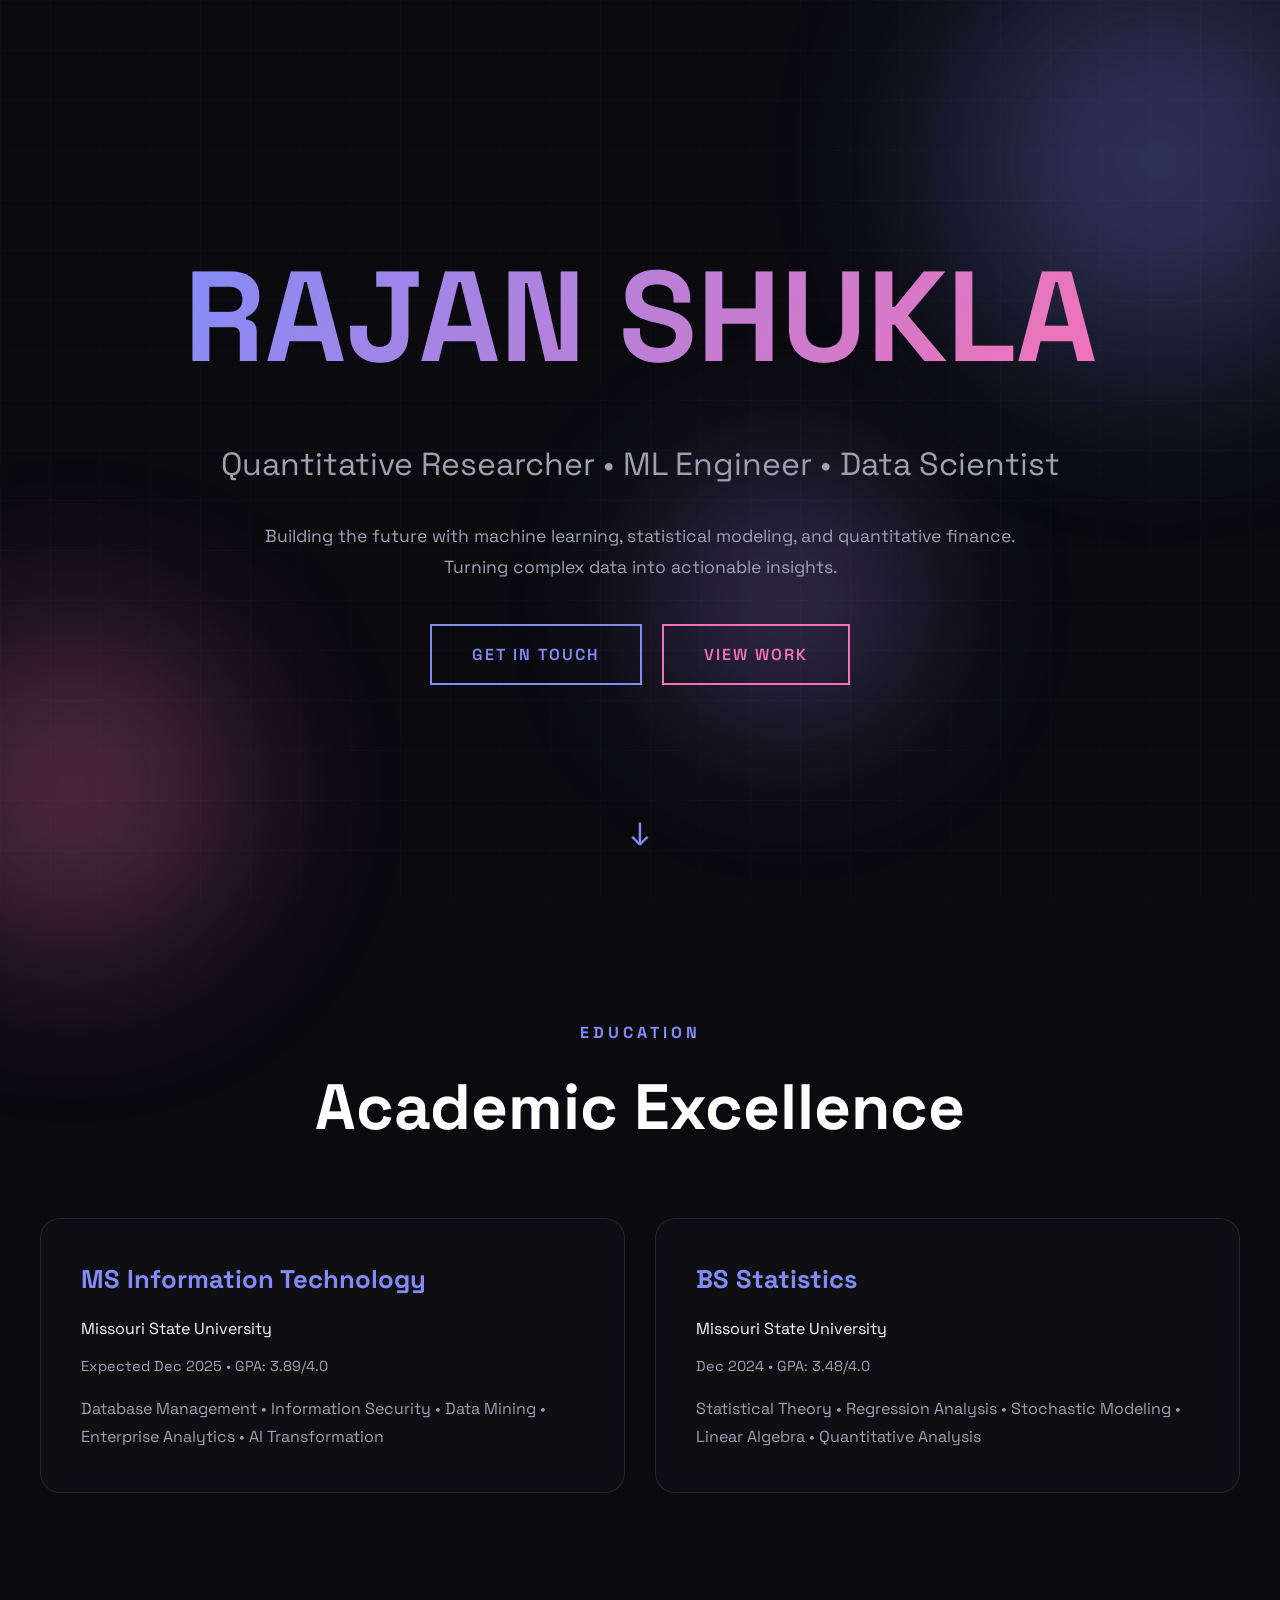
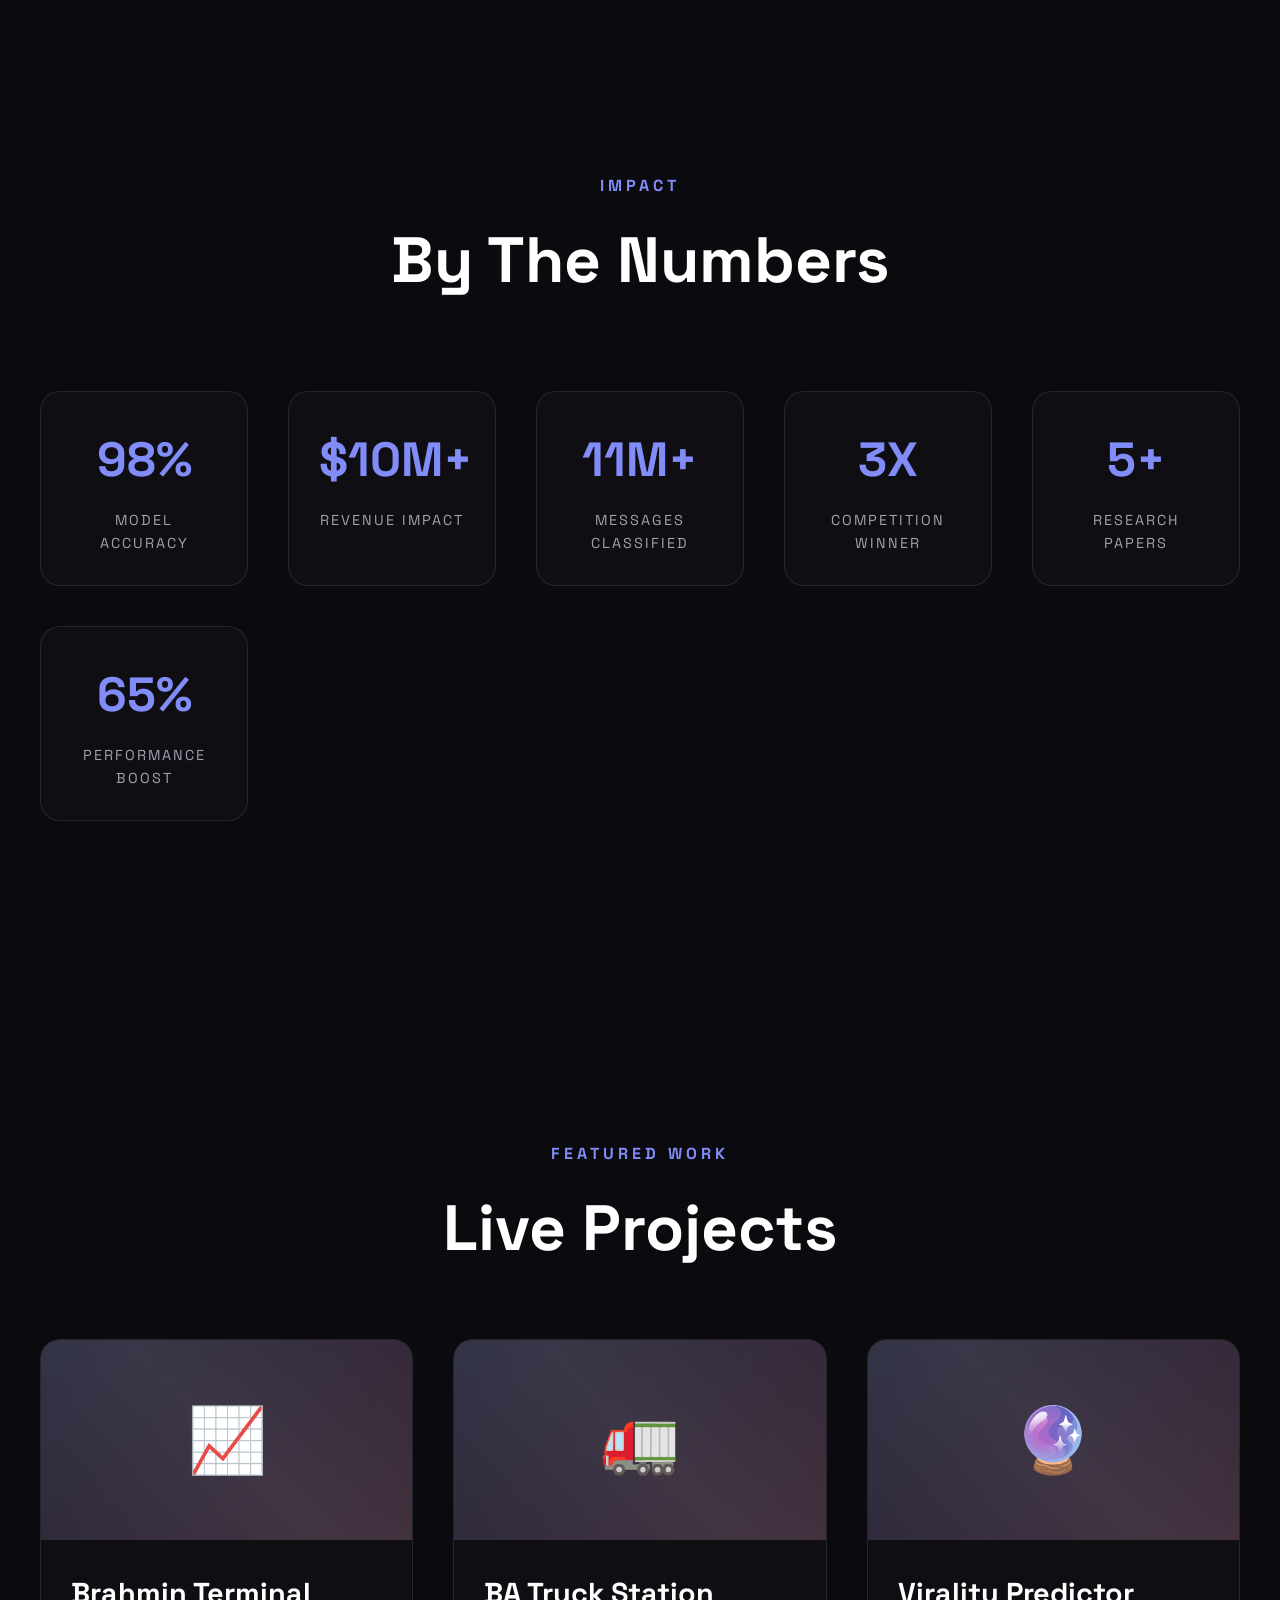
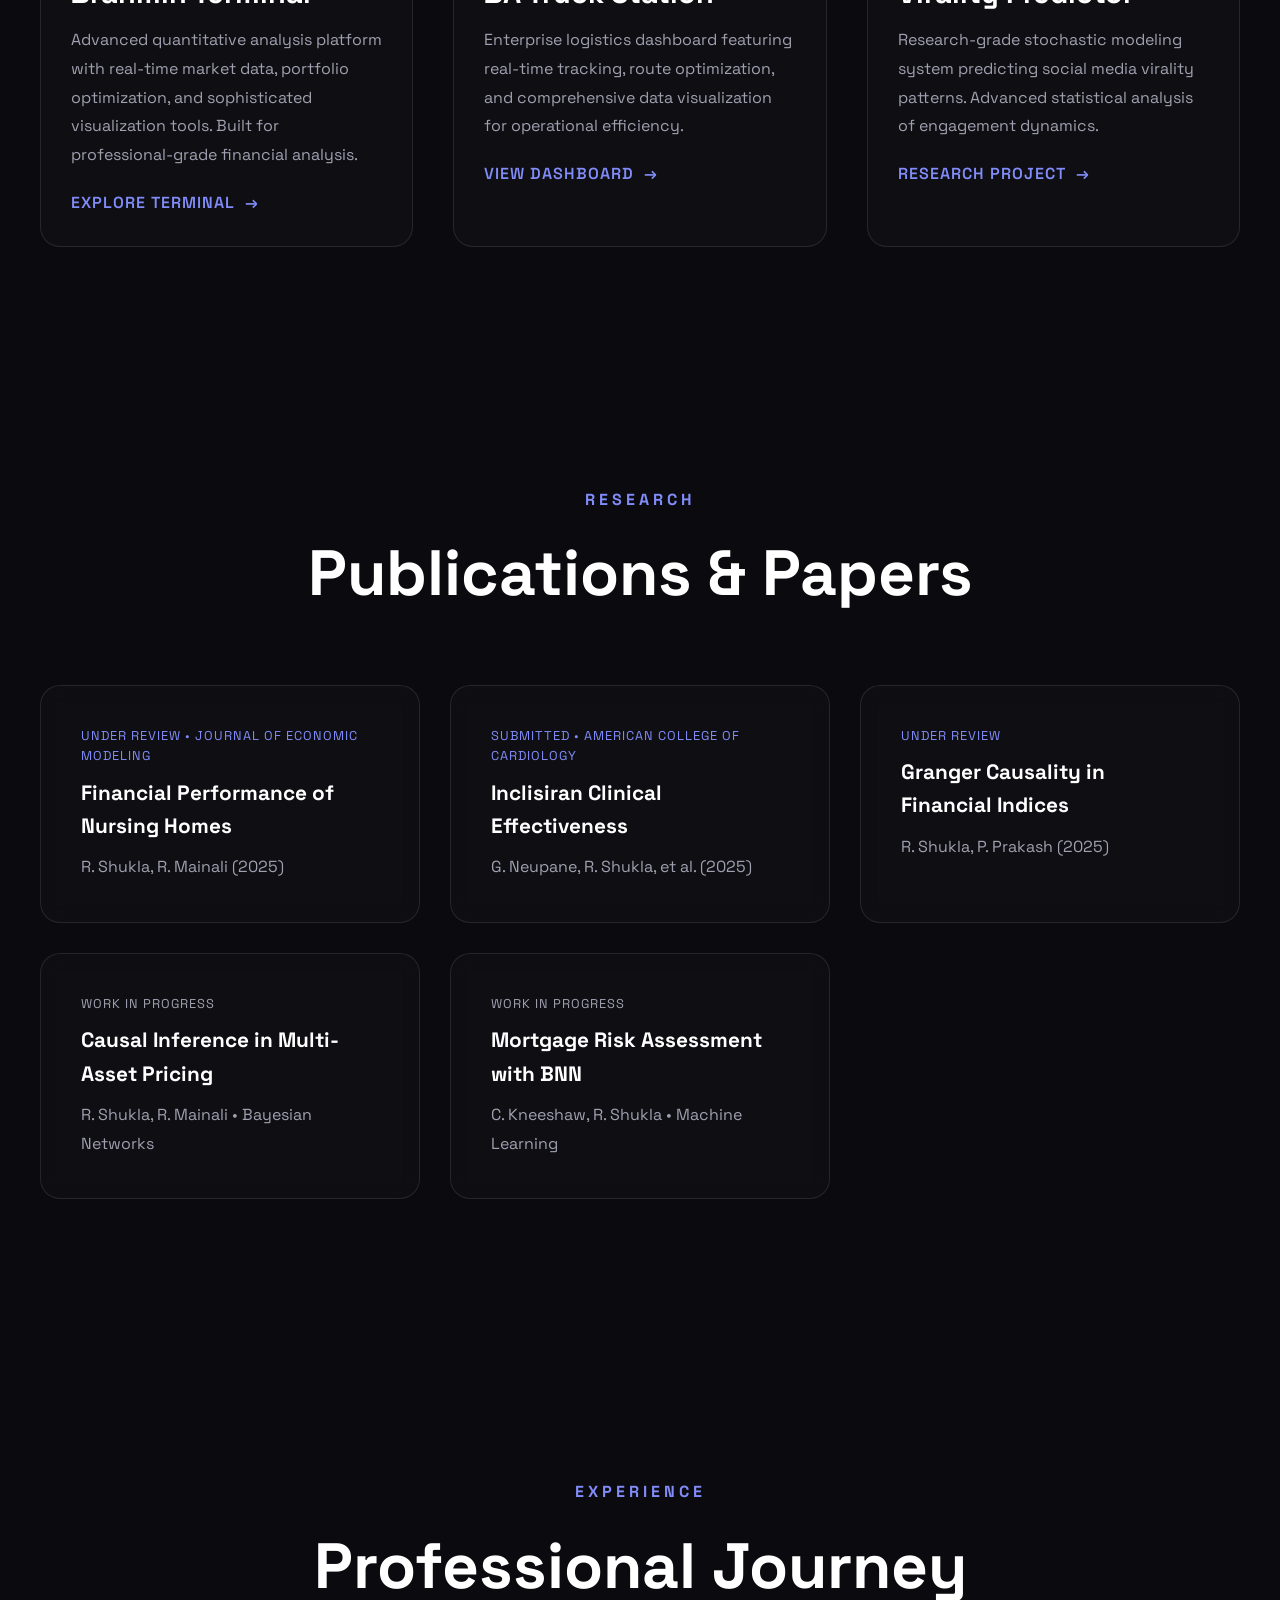
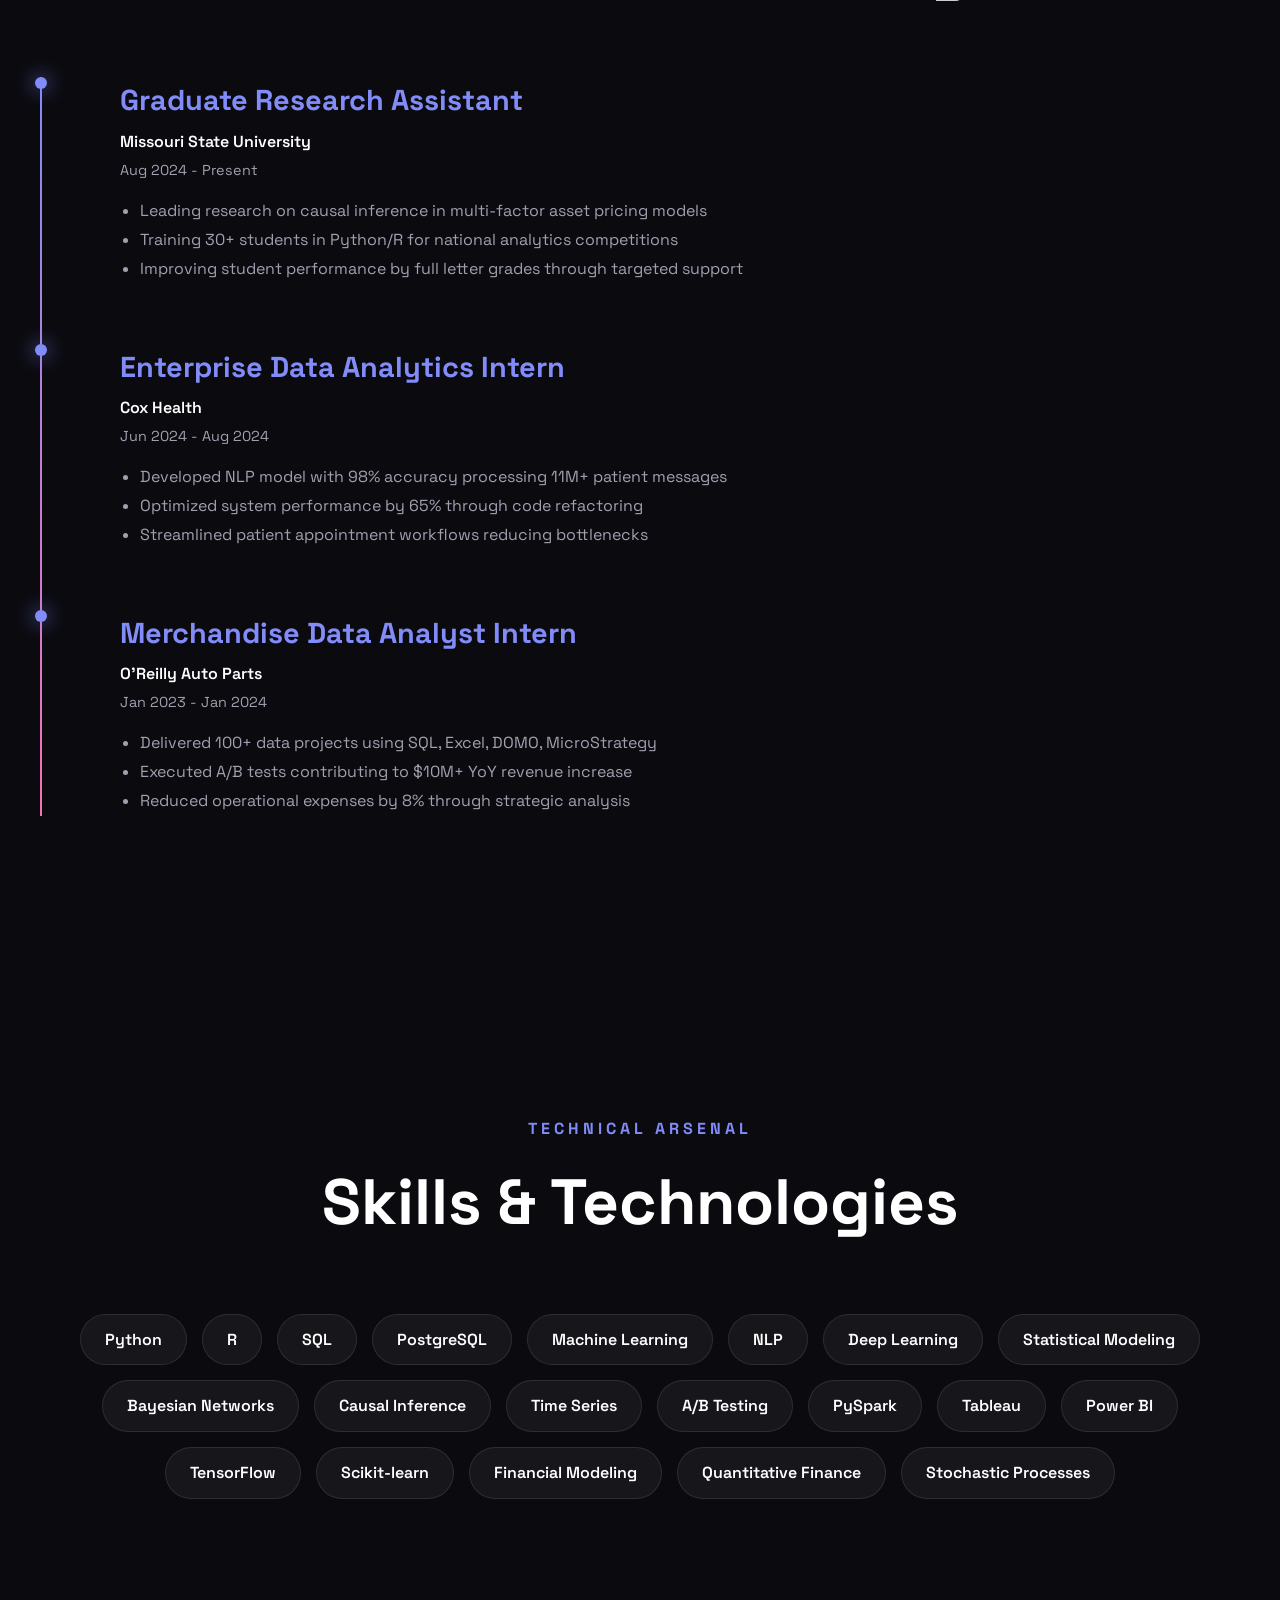
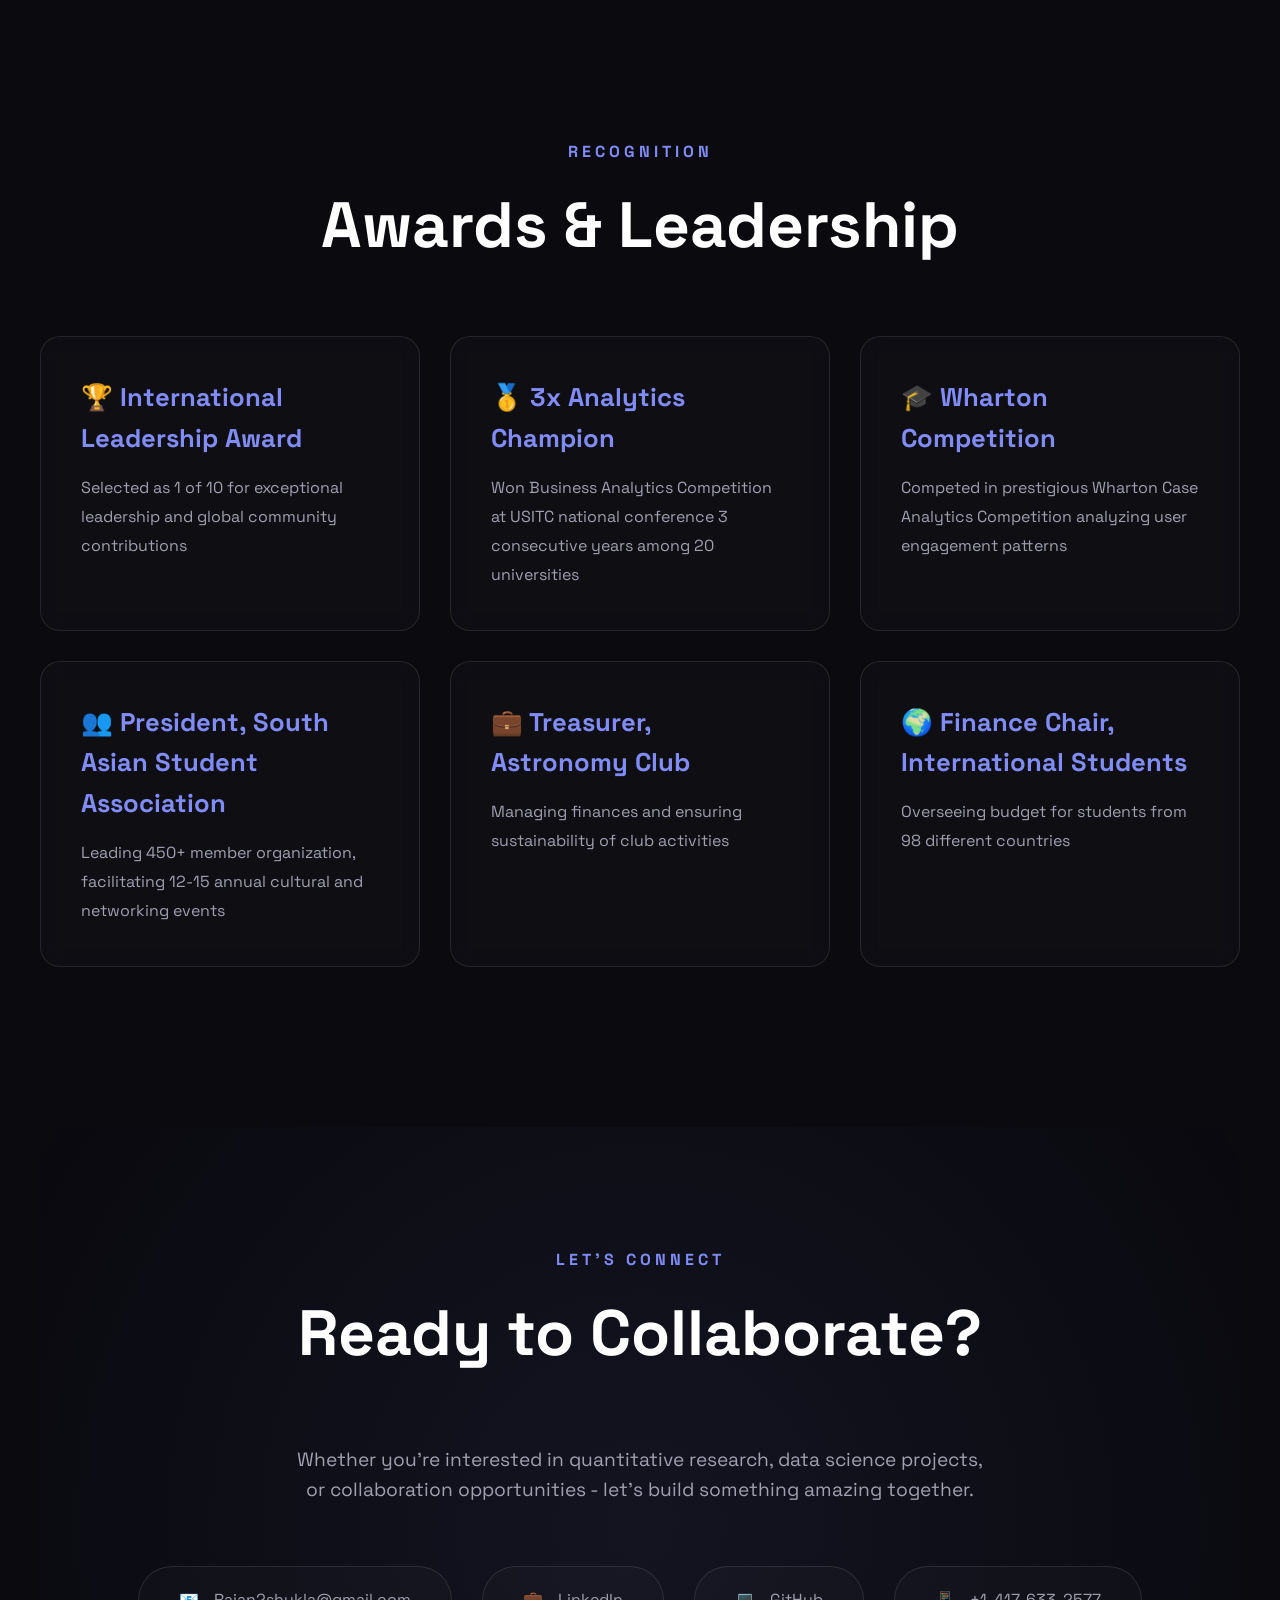
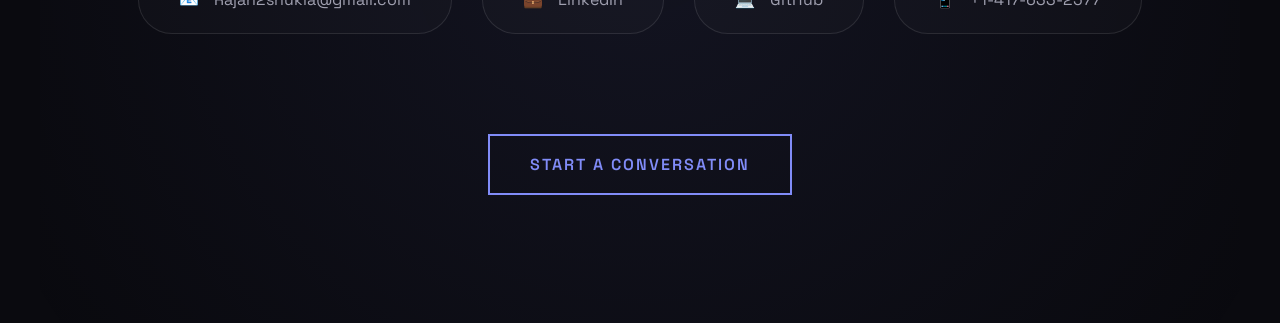
==== index.html @ f4f1c586 "Update index.html" ====
<!DOCTYPE html>
<html lang="en">
<head>
  <meta charset="UTF-8">
  <title>Rajan Shukla | Quant Researcher</title>
  <meta name="viewport" content="width=device-width, initial-scale=1">
  <style>
    @import url('https://fonts.googleapis.com/css2?family=Space+Grotesk:wght@300;400;500;600;700&display=swap');
    
    * { margin: 0; padding: 0; box-sizing: border-box; }
    
    :root {
      --bg: #0a0a0f;
      --accent: #818cf8;
      --accent2: #f472b6;
      --text: #ffffff;
      --muted: #a0a0b0;
    }
    
    body {
      font-family: 'Space Grotesk', sans-serif;
      background: var(--bg);
      color: var(--text);
      overflow-x: hidden;
      line-height: 1.6;
    }

    /* Animated Grid Background */
    .grid-bg {
      position: fixed;
      top: 0;
      left: 0;
      width: 100%;
      height: 100%;
      z-index: 0;
      background-image: 
        linear-gradient(rgba(129, 140, 248, 0.03) 1px, transparent 1px),
        linear-gradient(90deg, rgba(129, 140, 248, 0.03) 1px, transparent 1px);
      background-size: 50px 50px;
      animation: gridMove 20s linear infinite;
    }
    
    @keyframes gridMove {
      0% { transform: translate(0, 0); }
      100% { transform: translate(50px, 50px); }
    }

    /* Floating Orbs */
    .orb {
      position: fixed;
      border-radius: 50%;
      filter: blur(80px);
      opacity: 0.4;
      z-index: 1;
      animation: float 20s infinite ease-in-out;
    }
    
    .orb1 {
      width: 500px;
      height: 500px;
      background: radial-gradient(circle, var(--accent), transparent);
      top: -10%;
      right: -10%;
      animation-delay: 0s;
    }
    
    .orb2 {
      width: 400px;
      height: 400px;
      background: radial-gradient(circle, var(--accent2), transparent);
      bottom: -10%;
      left: -10%;
      animation-delay: -5s;
    }
    
    .orb3 {
      width: 300px;
      height: 300px;
      background: radial-gradient(circle, #a78bfa, transparent);
      top: 50%;
      left: 50%;
      animation-delay: -10s;
    }
    
    @keyframes float {
      0%, 100% { transform: translate(0, 0) scale(1); }
      33% { transform: translate(50px, -50px) scale(1.1); }
      66% { transform: translate(-50px, 50px) scale(0.9); }
    }

    .container {
      position: relative;
      z-index: 2;
      max-width: 1400px;
      margin: 0 auto;
      padding: 0 40px;
    }

    /* Hero Section */
    header {
      min-height: 100vh;
      display: flex;
      flex-direction: column;
      justify-content: center;
      align-items: center;
      text-align: center;
      position: relative;
      padding: 40px 0;
    }

    .glitch {
      font-size: clamp(3rem, 12vw, 8rem);
      font-weight: 700;
      text-transform: uppercase;
      position: relative;
      margin-bottom: 20px;
      animation: glitchText 3s infinite;
    }

    @keyframes glitchText {
      0%, 90%, 100% { transform: translate(0); }
      92% { transform: translate(-2px, 2px); }
      94% { transform: translate(2px, -2px); }
      96% { transform: translate(-2px, -2px); }
      98% { transform: translate(2px, 2px); }
    }

    .gradient-text {
      background: linear-gradient(120deg, var(--accent), var(--accent2), #c084fc, var(--accent));
      background-size: 300% 300%;
      -webkit-background-clip: text;
      -webkit-text-fill-color: transparent;
      background-clip: text;
      animation: gradientFlow 4s ease infinite;
    }

    @keyframes gradientFlow {
      0%, 100% { background-position: 0% 50%; }
      50% { background-position: 100% 50%; }
    }

    .subtitle {
      font-size: clamp(1.2rem, 3vw, 2rem);
      color: var(--muted);
      margin-bottom: 30px;
      animation: fadeInUp 1s ease 0.3s backwards;
    }

    .hero-cta {
      display: flex;
      gap: 20px;
      margin-top: 40px;
      flex-wrap: wrap;
      justify-content: center;
      animation: fadeInUp 1s ease 0.6s backwards;
    }

    @keyframes fadeInUp {
      from { opacity: 0; transform: translateY(30px); }
      to { opacity: 1; transform: translateY(0); }
    }

    /* Neon Buttons */
    .btn {
      padding: 16px 40px;
      font-size: 1rem;
      font-weight: 600;
      text-transform: uppercase;
      letter-spacing: 2px;
      border: 2px solid var(--accent);
      background: transparent;
      color: var(--accent);
      cursor: pointer;
      position: relative;
      overflow: hidden;
      transition: all 0.3s;
      text-decoration: none;
      display: inline-block;
    }

    .btn::before {
      content: '';
      position: absolute;
      top: 0;
      left: -100%;
      width: 100%;
      height: 100%;
      background: var(--accent);
      transition: left 0.3s;
      z-index: -1;
    }

    .btn:hover {
      color: var(--bg);
      box-shadow: 0 0 30px var(--accent), 0 0 60px var(--accent);
      transform: translateY(-2px);
    }

    .btn:hover::before {
      left: 0;
    }

    .btn-secondary {
      border-color: var(--accent2);
      color: var(--accent2);
    }

    .btn-secondary::before {
      background: var(--accent2);
    }

    .btn-secondary:hover {
      box-shadow: 0 0 30px var(--accent2), 0 0 60px var(--accent2);
    }

    /* Scroll Indicator */
    .scroll-indicator {
      position: absolute;
      bottom: 40px;
      left: 50%;
      transform: translateX(-50%);
      animation: bounce 2s infinite;
    }

    @keyframes bounce {
      0%, 100% { transform: translate(-50%, 0); }
      50% { transform: translate(-50%, 15px); }
    }

    .scroll-indicator::before {
      content: '↓';
      font-size: 2rem;
      color: var(--accent);
    }

    /* Sections */
    section {
      padding: 120px 0;
      position: relative;
    }

    .section-title {
      font-size: clamp(2.5rem, 6vw, 4rem);
      font-weight: 700;
      margin-bottom: 60px;
      text-align: center;
      position: relative;
    }

    .section-title span {
      color: var(--accent);
      font-size: 1rem;
      display: block;
      margin-bottom: 10px;
      letter-spacing: 4px;
      text-transform: uppercase;
    }

    /* Bento Grid Layout */
    .bento-grid {
      display: grid;
      grid-template-columns: repeat(auto-fit, minmax(300px, 1fr));
      gap: 30px;
      margin-bottom: 40px;
    }

    .bento-item {
      background: rgba(255, 255, 255, 0.02);
      border: 1px solid rgba(255, 255, 255, 0.1);
      padding: 40px;
      border-radius: 20px;
      position: relative;
      overflow: hidden;
      transition: all 0.4s cubic-bezier(0.4, 0, 0.2, 1);
      backdrop-filter: blur(10px);
    }

    .bento-item::before {
      content: '';
      position: absolute;
      top: 0;
      left: 0;
      width: 100%;
      height: 100%;
      background: linear-gradient(135deg, var(--accent), var(--accent2));
      opacity: 0;
      transition: opacity 0.4s;
      z-index: 0;
    }

    .bento-item:hover {
      transform: translateY(-10px) scale(1.02);
      border-color: var(--accent);
      box-shadow: 0 20px 60px rgba(129, 140, 248, 0.3);
    }

    .bento-item:hover::before {
      opacity: 0.05;
    }

    .bento-item > * {
      position: relative;
      z-index: 1;
    }

    .bento-item h3 {
      font-size: 1.6rem;
      margin-bottom: 15px;
      color: var(--accent);
    }

    .bento-item p {
      color: var(--muted);
      line-height: 1.8;
    }

    /* Projects with Images */
    .project-grid {
      display: grid;
      grid-template-columns: repeat(auto-fit, minmax(350px, 1fr));
      gap: 40px;
    }

    .project-card {
      background: rgba(255, 255, 255, 0.02);
      border: 1px solid rgba(255, 255, 255, 0.1);
      border-radius: 20px;
      overflow: hidden;
      transition: all 0.4s;
      position: relative;
      cursor: pointer;
      text-decoration: none;
      display: block;
    }

    .project-card::after {
      content: '';
      position: absolute;
      top: 0;
      left: 0;
      width: 100%;
      height: 100%;
      background: linear-gradient(135deg, rgba(129, 140, 248, 0.2), rgba(244, 114, 182, 0.2));
      opacity: 0;
      transition: opacity 0.4s;
    }

    .project-card:hover {
      transform: translateY(-15px);
      box-shadow: 0 30px 80px rgba(129, 140, 248, 0.4);
      border-color: var(--accent);
    }

    .project-card:hover::after {
      opacity: 1;
    }

    .project-visual {
      height: 200px;
      background: linear-gradient(135deg, rgba(129, 140, 248, 0.15), rgba(244, 114, 182, 0.15));
      display: flex;
      align-items: center;
      justify-content: center;
      font-size: 4rem;
      position: relative;
      overflow: hidden;
    }

    .project-visual::before {
      content: '';
      position: absolute;
      width: 200%;
      height: 200%;
      background: linear-gradient(45deg, transparent, rgba(255, 255, 255, 0.1), transparent);
      animation: shimmer 3s infinite;
    }

    @keyframes shimmer {
      0% { transform: translateX(-100%) translateY(-100%) rotate(45deg); }
      100% { transform: translateX(100%) translateY(100%) rotate(45deg); }
    }

    .project-content {
      padding: 30px;
      position: relative;
      z-index: 2;
    }

    .project-content h3 {
      font-size: 1.8rem;
      margin-bottom: 10px;
      color: var(--text);
    }

    .project-content p {
      color: var(--muted);
      margin-bottom: 20px;
      line-height: 1.8;
    }

    .project-link {
      color: var(--accent);
      font-weight: 600;
      text-transform: uppercase;
      letter-spacing: 1px;
      display: inline-flex;
      align-items: center;
      gap: 10px;
    }

    .project-link::after {
      content: '→';
      transition: transform 0.3s;
    }

    .project-card:hover .project-link::after {
      transform: translateX(10px);
    }

    /* Skills with Animation */
    .skills-container {
      display: flex;
      flex-wrap: wrap;
      gap: 15px;
      justify-content: center;
      margin-top: 40px;
    }

    .skill-badge {
      padding: 12px 24px;
      background: rgba(255, 255, 255, 0.05);
      border: 1px solid rgba(255, 255, 255, 0.1);
      border-radius: 50px;
      font-weight: 600;
      position: relative;
      overflow: hidden;
      transition: all 0.3s;
      cursor: default;
    }

    .skill-badge::before {
      content: '';
      position: absolute;
      top: 50%;
      left: 50%;
      width: 0;
      height: 0;
      background: var(--accent);
      border-radius: 50%;
      transform: translate(-50%, -50%);
      transition: width 0.5s, height 0.5s;
    }

    .skill-badge:hover {
      border-color: var(--accent);
      transform: translateY(-5px);
      box-shadow: 0 10px 30px rgba(129, 140, 248, 0.4);
    }

    .skill-badge:hover::before {
      width: 300px;
      height: 300px;
    }

    .skill-badge span {
      position: relative;
      z-index: 1;
    }

    /* Timeline */
    .timeline {
      position: relative;
      padding-left: 40px;
      margin-top: 60px;
    }

    .timeline::before {
      content: '';
      position: absolute;
      left: 0;
      top: 0;
      bottom: 0;
      width: 2px;
      background: linear-gradient(180deg, var(--accent), var(--accent2));
    }

    .timeline-item {
      margin-bottom: 60px;
      position: relative;
      padding-left: 40px;
    }

    .timeline-item::before {
      content: '';
      position: absolute;
      left: -45px;
      top: 0;
      width: 12px;
      height: 12px;
      background: var(--accent);
      border-radius: 50%;
      box-shadow: 0 0 20px var(--accent);
      animation: pulse 2s infinite;
    }

    @keyframes pulse {
      0%, 100% { transform: scale(1); opacity: 1; }
      50% { transform: scale(1.5); opacity: 0.7; }
    }

    .timeline-item h3 {
      font-size: 1.8rem;
      margin-bottom: 5px;
      color: var(--accent);
    }

    .timeline-item .company {
      color: var(--text);
      font-weight: 600;
      margin-bottom: 5px;
    }

    .timeline-item .date {
      color: var(--muted);
      font-size: 0.9rem;
      margin-bottom: 15px;
    }

    .timeline-item ul {
      margin-left: 20px;
      color: var(--muted);
      line-height: 1.8;
    }

    /* Stats Counter */
    .stats {
      display: grid;
      grid-template-columns: repeat(auto-fit, minmax(200px, 1fr));
      gap: 40px;
      margin: 80px 0;
    }

    .stat-item {
      text-align: center;
      padding: 30px;
      background: rgba(255, 255, 255, 0.02);
      border: 1px solid rgba(255, 255, 255, 0.1);
      border-radius: 20px;
      transition: all 0.3s;
    }

    .stat-item:hover {
      transform: translateY(-10px);
      border-color: var(--accent);
      box-shadow: 0 20px 40px rgba(129, 140, 248, 0.3);
    }

    .stat-number {
      font-size: 3rem;
      font-weight: 700;
      color: var(--accent);
      margin-bottom: 10px;
    }

    .stat-label {
      color: var(--muted);
      text-transform: uppercase;
      letter-spacing: 2px;
      font-size: 0.9rem;
    }

    /* Contact Section */
    .contact-section {
      text-align: center;
      padding: 120px 0;
      background: radial-gradient(circle at center, rgba(129, 140, 248, 0.08), transparent);
    }

    .contact-grid {
      display: flex;
      gap: 30px;
      justify-content: center;
      flex-wrap: wrap;
      margin: 60px 0;
    }

    .contact-item {
      padding: 20px 40px;
      background: rgba(255, 255, 255, 0.02);
      border: 1px solid rgba(255, 255, 255, 0.1);
      border-radius: 50px;
      transition: all 0.3s;
      text-decoration: none;
      display: flex;
      align-items: center;
      gap: 15px;
      color: var(--muted);
    }

    .contact-item:hover {
      border-color: var(--accent);
      color: var(--accent);
      transform: translateY(-5px);
      box-shadow: 0 10px 30px rgba(129, 140, 248, 0.4);
    }

    /* Responsive */
    @media (max-width: 768px) {
      .container { padding: 0 20px; }
      section { padding: 80px 0; }
      .bento-grid, .project-grid { grid-template-columns: 1fr; }
      .timeline { padding-left: 30px; }
      .timeline-item { padding-left: 30px; }
    }
  </style>
</head>
<body>

<div class="grid-bg"></div>
<div class="orb orb1"></div>
<div class="orb orb2"></div>
<div class="orb orb3"></div>

<div class="container">
  <header>
    <h1 class="glitch gradient-text">RAJAN SHUKLA</h1>
    <p class="subtitle">Quantitative Researcher • ML Engineer • Data Scientist</p>
    <p style="color: var(--muted); max-width: 800px; font-size: 1.1rem; line-height: 1.8; animation: fadeInUp 1s ease 0.4s backwards;">
      Building the future with machine learning, statistical modeling, and quantitative finance. Turning complex data into actionable insights.
    </p>
    <div class="hero-cta">
      <a href="mailto:Rajan2shukla@gmail.com" class="btn">Get In Touch</a>
      <a href="https://github.com/Rajan17shukla" target="_blank" class="btn btn-secondary">View Work</a>
    </div>
    <div class="scroll-indicator"></div>
  </header>

  <section>
    <h2 class="section-title">
      <span>Education</span>
      Academic Excellence
    </h2>
    <div class="bento-grid">
      <div class="bento-item">
        <h3>MS Information Technology</h3>
        <p style="color: var(--text); margin-bottom: 10px;">Missouri State University</p>
        <p style="font-size: 0.9rem; margin-bottom: 15px;">Expected Dec 2025 • GPA: 3.89/4.0</p>
        <p>Database Management • Information Security • Data Mining • Enterprise Analytics • AI Transformation</p>
      </div>
      <div class="bento-item">
        <h3>BS Statistics</h3>
        <p style="color: var(--text); margin-bottom: 10px;">Missouri State University</p>
        <p style="font-size: 0.9rem; margin-bottom: 15px;">Dec 2024 • GPA: 3.48/4.0</p>
        <p>Statistical Theory • Regression Analysis • Stochastic Modeling • Linear Algebra • Quantitative Analysis</p>
      </div>
    </div>
  </section>

  <section>
    <h2 class="section-title">
      <span>Impact</span>
      By The Numbers
    </h2>
    <div class="stats">
      <div class="stat-item">
        <div class="stat-number">98%</div>
        <div class="stat-label">Model Accuracy</div>
      </div>
      <div class="stat-item">
        <div class="stat-number">$10M+</div>
        <div class="stat-label">Revenue Impact</div>
      </div>
      <div class="stat-item">
        <div class="stat-number">11M+</div>
        <div class="stat-label">Messages Classified</div>
      </div>
      <div class="stat-item">
        <div class="stat-number">3X</div>
        <div class="stat-label">Competition Winner</div>
      </div>
      <div class="stat-item">
        <div class="stat-number">5+</div>
        <div class="stat-label">Research Papers</div>
      </div>
      <div class="stat-item">
        <div class="stat-number">65%</div>
        <div class="stat-label">Performance Boost</div>
      </div>
    </div>
  </section>

  <section>
    <h2 class="section-title">
      <span>Featured Work</span>
      Live Projects
    </h2>
    <div class="project-grid">
      <a href="https://brahminterminal.streamlit.app/" target="_blank" class="project-card">
        <div class="project-visual">📈</div>
        <div class="project-content">
          <h3>Brahmin Terminal</h3>
          <p>Advanced quantitative analysis platform with real-time market data, portfolio optimization, and sophisticated visualization tools. Built for professional-grade financial analysis.</p>
          <span class="project-link">Explore Terminal</span>
        </div>
      </a>
      <a href="https://batruckstation.netlify.app/" target="_blank" class="project-card">
        <div class="project-visual">🚛</div>
        <div class="project-content">
          <h3>BA Truck Station</h3>
          <p>Enterprise logistics dashboard featuring real-time tracking, route optimization, and comprehensive data visualization for operational efficiency.</p>
          <span class="project-link">View Dashboard</span>
        </div>
      </a>
      <div class="project-card" style="cursor: default;">
        <div class="project-visual">🔮</div>
        <div class="project-content">
          <h3>Virality Predictor</h3>
          <p>Research-grade stochastic modeling system predicting social media virality patterns. Advanced statistical analysis of engagement dynamics.</p>
          <span class="project-link">Research Project</span>
        </div>
      </div>
    </div>
  </section>

  <section>
    <h2 class="section-title">
      <span>Research</span>
      Publications & Papers
    </h2>
    <div class="bento-grid">
      <div class="bento-item">
        <div style="color: var(--accent); font-size: 0.8rem; margin-bottom: 10px; text-transform: uppercase; letter-spacing: 1px;">Under Review • Journal of Economic Modeling</div>
        <h3 style="font-size: 1.3rem; color: var(--text); margin-bottom: 10px;">Financial Performance of Nursing Homes</h3>
        <p>R. Shukla, R. Mainali (2025)</p>
      </div>
      <div class="bento-item">
        <div style="color: var(--accent); font-size: 0.8rem; margin-bottom: 10px; text-transform: uppercase; letter-spacing: 1px;">Submitted • American College of Cardiology</div>
        <h3 style="font-size: 1.3rem; color: var(--text); margin-bottom: 10px;">Inclisiran Clinical Effectiveness</h3>
        <p>G. Neupane, R. Shukla, et al. (2025)</p>
      </div>
      <div class="bento-item">
        <div style="color: var(--accent); font-size: 0.8rem; margin-bottom: 10px; text-transform: uppercase; letter-spacing: 1px;">Under Review</div>
        <h3 style="font-size: 1.3rem; color: var(--text); margin-bottom: 10px;">Granger Causality in Financial Indices</h3>
        <p>R. Shukla, P. Prakash (2025)</p>
      </div>
      <div class="bento-item">
        <div style="color: var(--muted); font-size: 0.8rem; margin-bottom: 10px; text-transform: uppercase; letter-spacing: 1px;">Work in Progress</div>
        <h3 style="font-size: 1.3rem; color: var(--text); margin-bottom: 10px;">Causal Inference in Multi-Asset Pricing</h3>
        <p>R. Shukla, R. Mainali • Bayesian Networks</p>
      </div>
      <div class="bento-item">
        <div style="color: var(--muted); font-size: 0.8rem; margin-bottom: 10px; text-transform: uppercase; letter-spacing: 1px;">Work in Progress</div>
        <h3 style="font-size: 1.3rem; color: var(--text); margin-bottom: 10px;">Mortgage Risk Assessment with BNN</h3>
        <p>C. Kneeshaw, R. Shukla • Machine Learning</p>
      </div>
    </div>
  </section>

  <section>
    <h2 class="section-title">
      <span>Experience</span>
      Professional Journey
    </h2>
    <div class="timeline">
      <div class="timeline-item">
        <h3>Graduate Research Assistant</h3>
        <div class="company">Missouri State University</div>
        <div class="date">Aug 2024 - Present</div>
        <ul>
          <li>Leading research on causal inference in multi-factor asset pricing models</li>
          <li>Training 30+ students in Python/R for national analytics competitions</li>
          <li>Improving student performance by full letter grades through targeted support</li>
        </ul>
      </div>
      <div class="timeline-item">
        <h3>Enterprise Data Analytics Intern</h3>
        <div class="company">Cox Health</div>
        <div class="date">Jun 2024 - Aug 2024</div>
        <ul>
          <li>Developed NLP model with 98% accuracy processing 11M+ patient messages</li>
          <li>Optimized system performance by 65% through code refactoring</li>
          <li>Streamlined patient appointment workflows reducing bottlenecks</li>
        </ul>
      </div>
      <div class="timeline-item">
        <h3>Merchandise Data Analyst Intern</h3>
        <div class="company">O'Reilly Auto Parts</div>
        <div class="date">Jan 2023 - Jan 2024</div>
        <ul>
          <li>Delivered 100+ data projects using SQL, Excel, DOMO, MicroStrategy</li>
          <li>Executed A/B tests contributing to $10M+ YoY revenue increase</li>
          <li>Reduced operational expenses by 8% through strategic analysis</li>
        </ul>
      </div>
    </div>
  </section>

  <section>
    <h2 class="section-title">
      <span>Technical Arsenal</span>
      Skills & Technologies
    </h2>
    <div class="skills-container">
      <div class="skill-badge"><span>Python</span></div>
      <div class="skill-badge"><span>R</span></div>
      <div class="skill-badge"><span>SQL</span></div>
      <div class="skill-badge"><span>PostgreSQL</span></div>
      <div class="skill-badge"><span>Machine Learning</span></div>
      <div class="skill-badge"><span>NLP</span></div>
      <div class="skill-badge"><span>Deep Learning</span></div>
      <div class="skill-badge"><span>Statistical Modeling</span></div>
      <div class="skill-badge"><span>Bayesian Networks</span></div>
      <div class="skill-badge"><span>Causal Inference</span></div>
      <div class="skill-badge"><span>Time Series</span></div>
      <div class="skill-badge"><span>A/B Testing</span></div>
      <div class="skill-badge"><span>PySpark</span></div>
      <div class="skill-badge"><span>Tableau</span></div>
      <div class="skill-badge"><span>Power BI</span></div>
      <div class="skill-badge"><span>TensorFlow</span></div>
      <div class="skill-badge"><span>Scikit-learn</span></div>
      <div class="skill-badge"><span>Financial Modeling</span></div>
      <div class="skill-badge"><span>Quantitative Finance</span></div>
      <div class="skill-badge"><span>Stochastic Processes</span></div>
    </div>
  </section>

  <section>
    <h2 class="section-title">
      <span>Recognition</span>
      Awards & Leadership
    </h2>
    <div class="bento-grid">
      <div class="bento-item">
        <h3>🏆 International Leadership Award</h3>
        <p>Selected as 1 of 10 for exceptional leadership and global community contributions</p>
      </div>
      <div class="bento-item">
        <h3>🥇 3x Analytics Champion</h3>
        <p>Won Business Analytics Competition at USITC national conference 3 consecutive years among 20 universities</p>
      </div>
      <div class="bento-item">
        <h3>🎓 Wharton Competition</h3>
        <p>Competed in prestigious Wharton Case Analytics Competition analyzing user engagement patterns</p>
      </div>
      <div class="bento-item">
        <h3>👥 President, South Asian Student Association</h3>
        <p>Leading 450+ member organization, facilitating 12-15 annual cultural and networking events</p>
      </div>
      <div class="bento-item">
        <h3>💼 Treasurer, Astronomy Club</h3>
        <p>Managing finances and ensuring sustainability of club activities</p>
      </div>
      <div class="bento-item">
        <h3>🌍 Finance Chair, International Students</h3>
        <p>Overseeing budget for students from 98 different countries</p>
      </div>
    </div>
  </section>

  <section class="contact-section">
    <h2 class="section-title">
      <span>Let's Connect</span>
      Ready to Collaborate?
    </h2>
    <p style="color: var(--muted); font-size: 1.2rem; max-width: 700px; margin: 0 auto 40px;">
      Whether you're interested in quantitative research, data science projects, or collaboration opportunities - let's build something amazing together.
    </p>
    <div class="contact-grid">
      <a href="mailto:Rajan2shukla@gmail.com" class="contact-item">
        <span>📧</span>
        <span>Rajan2shukla@gmail.com</span>
      </a>
      <a href="https://linkedin.com/in/RajanShukla" target="_blank" class="contact-item">
        <span>💼</span>
        <span>LinkedIn</span>
      </a>
      <a href="https://github.com/Rajan17shukla" target="_blank" class="contact-item">
        <span>💻</span>
        <span>GitHub</span>
      </a>
      <span class="contact-item">
        <span>📱</span>
        <span>+1-417-633-2577</span>
      </span>
    </div>
    <a href="mailto:Rajan2shukla@gmail.com" class="btn" style="margin-top: 40px;">Start a Conversation</a>
  </section>
</div>

</body>
</html>
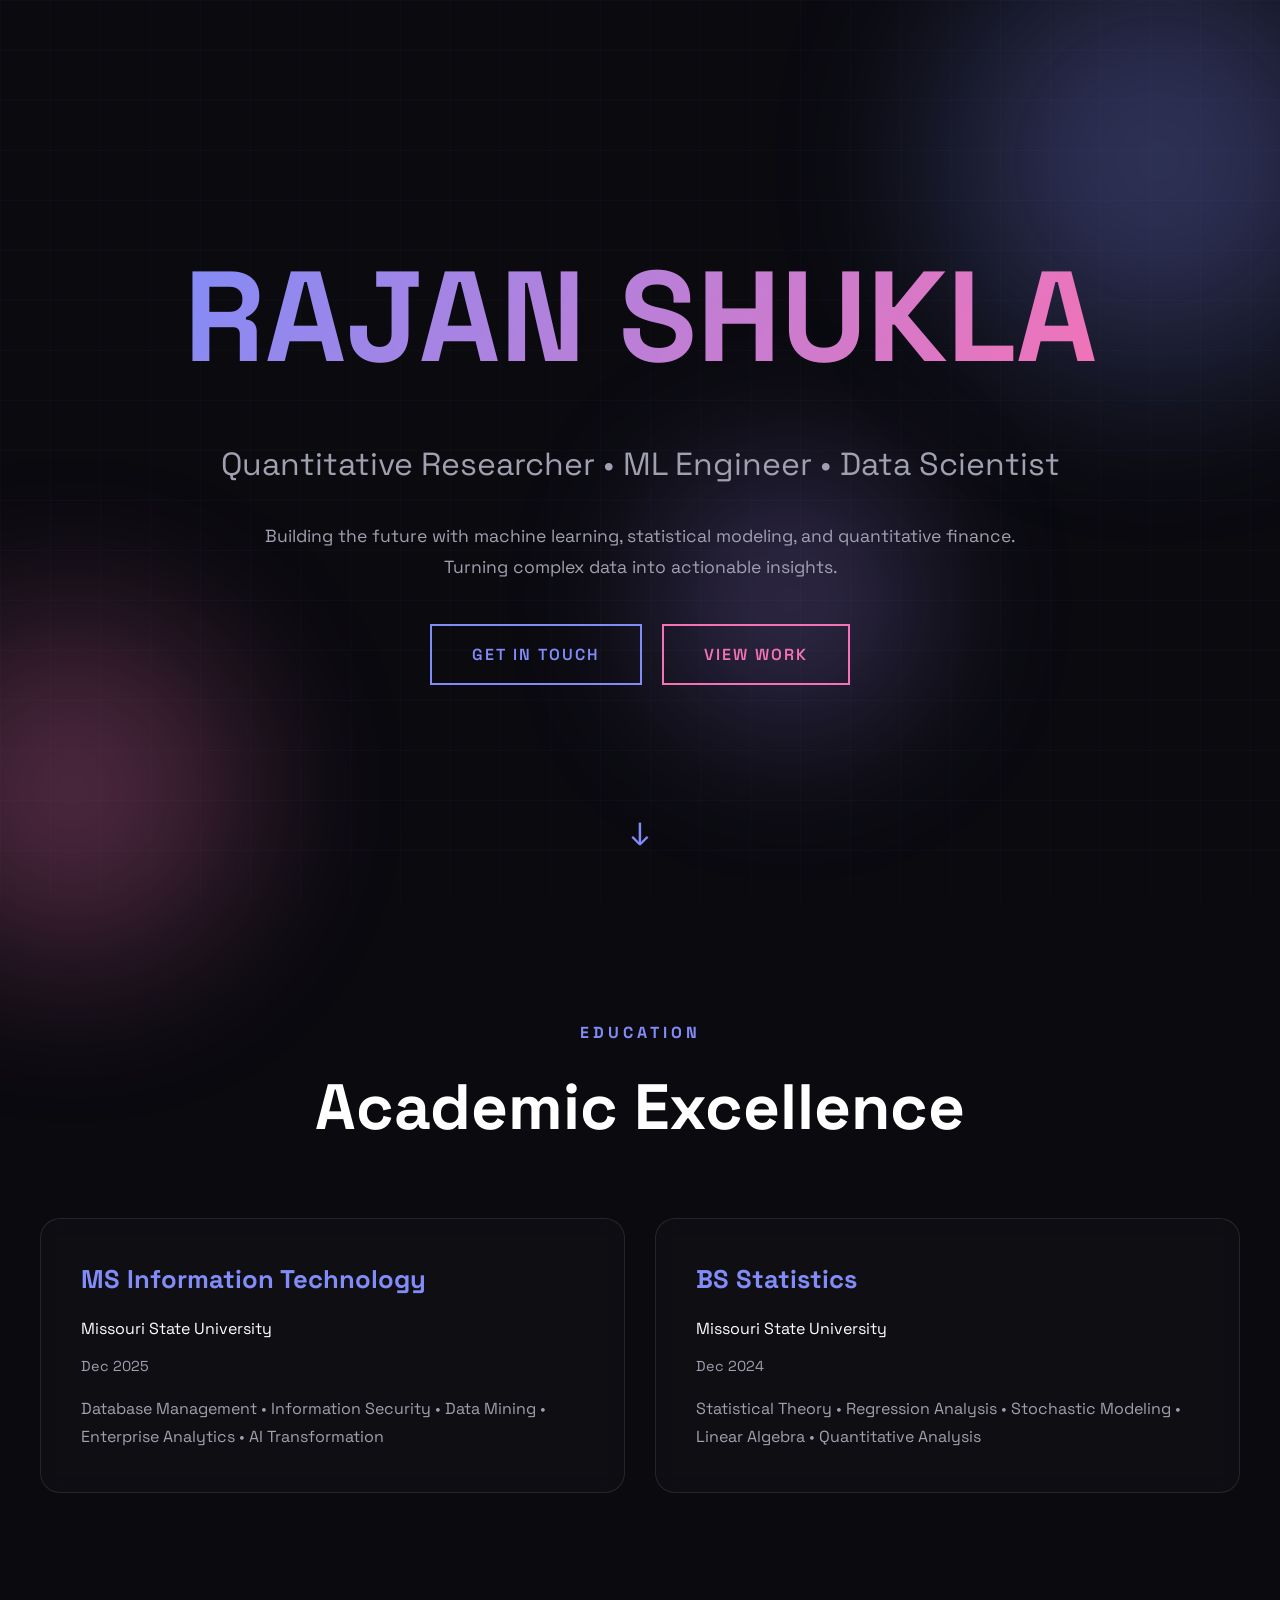
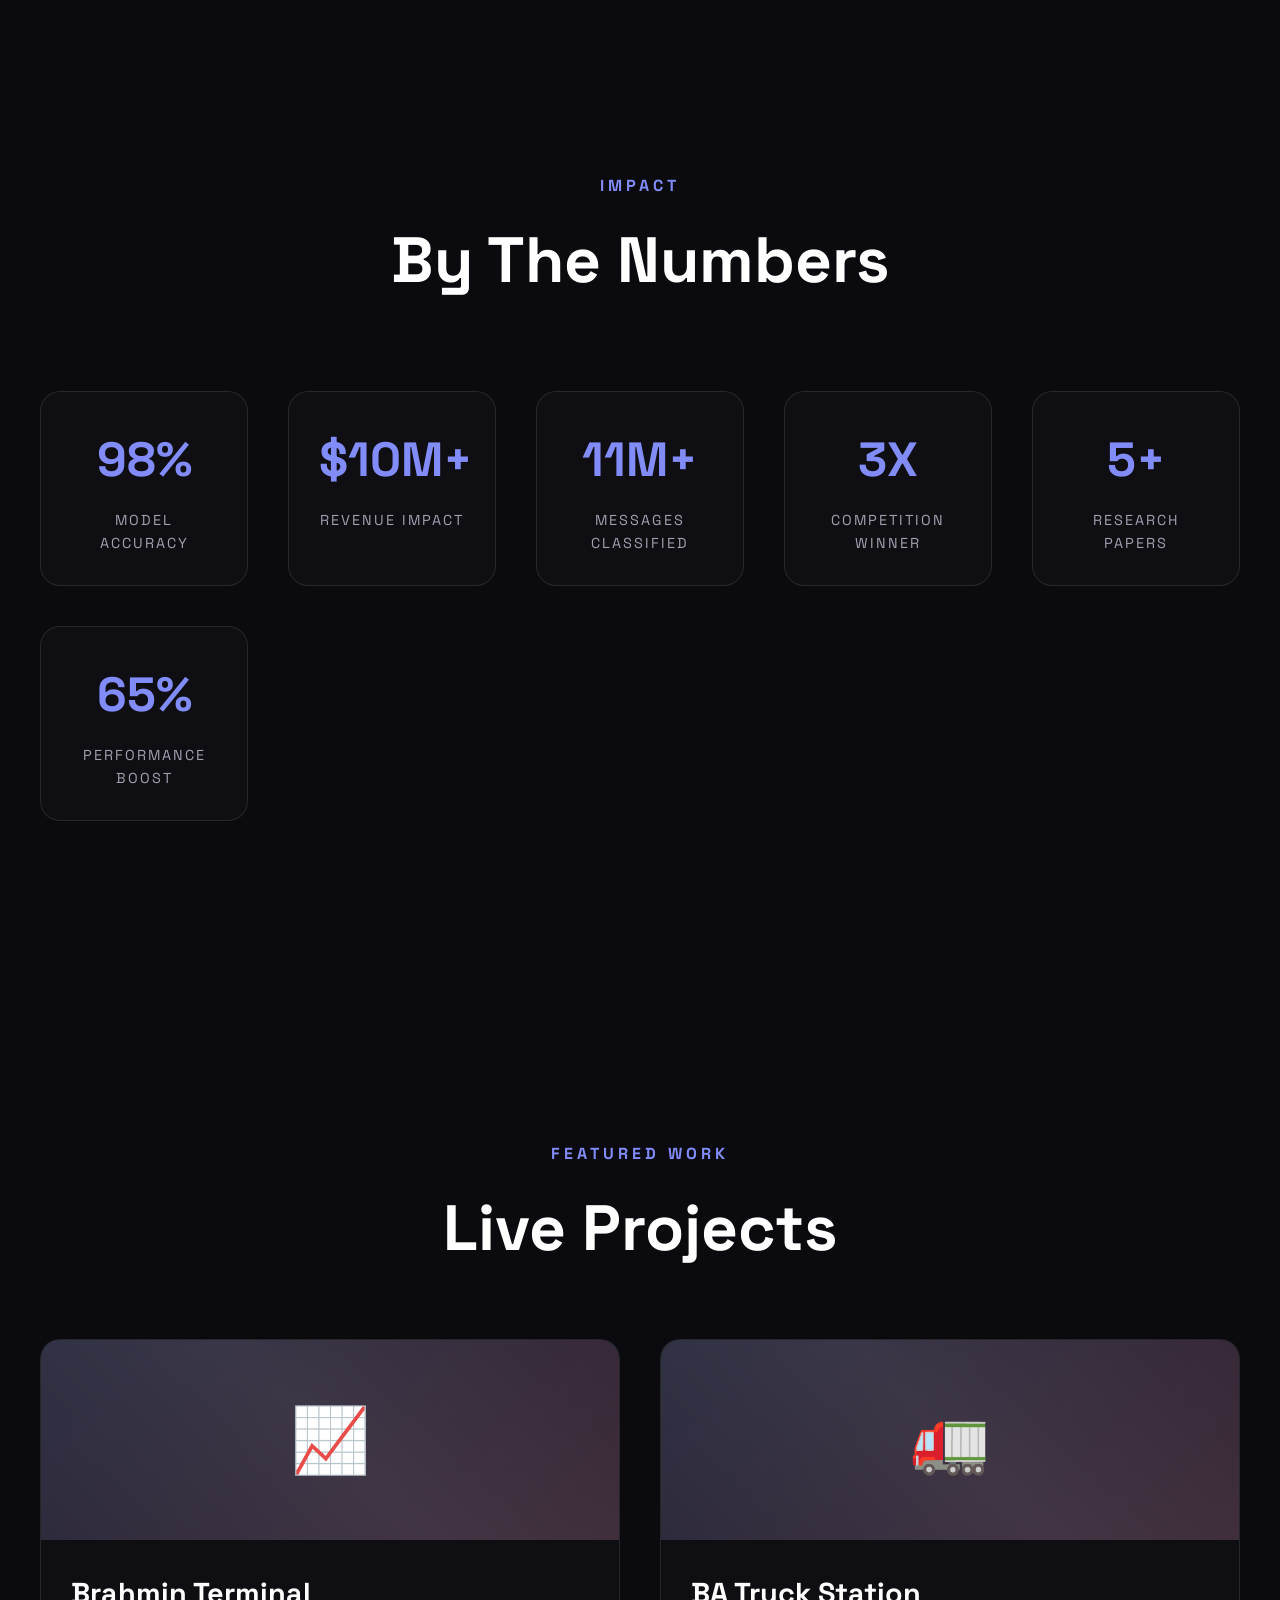
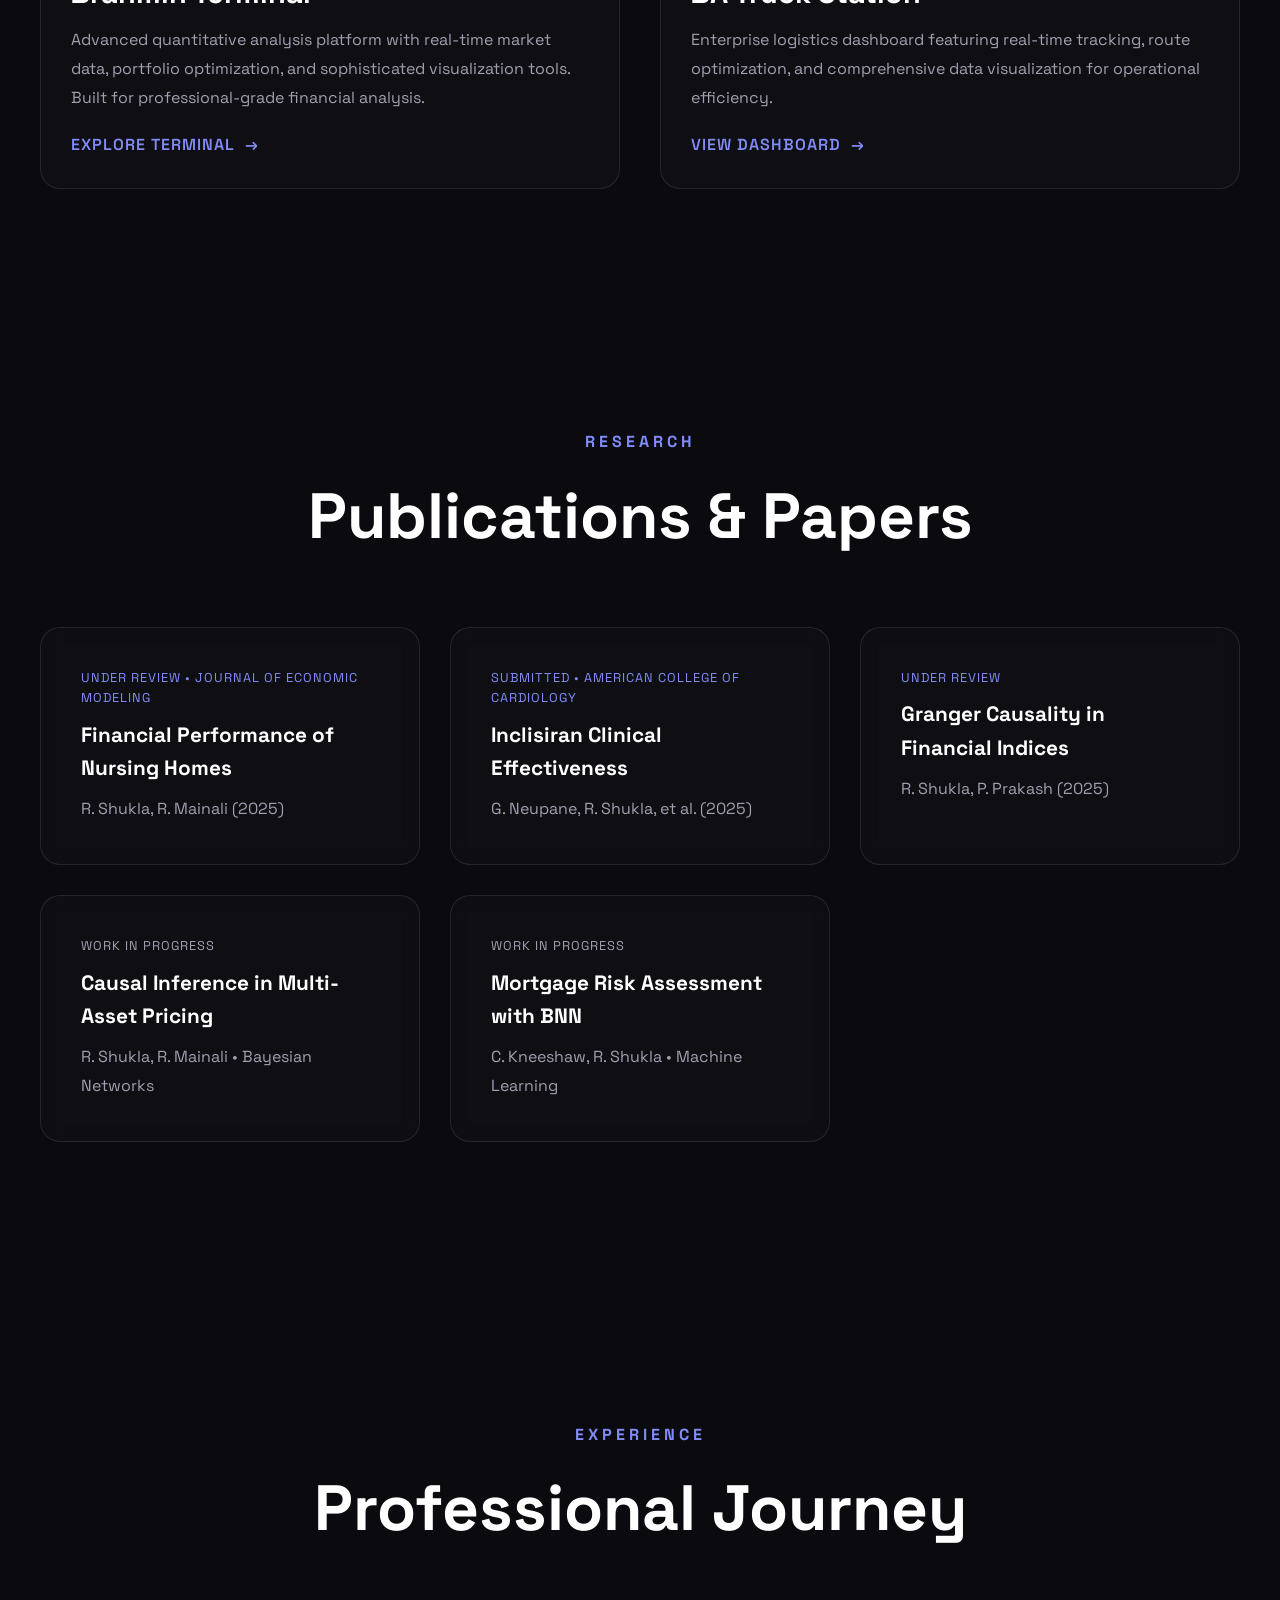
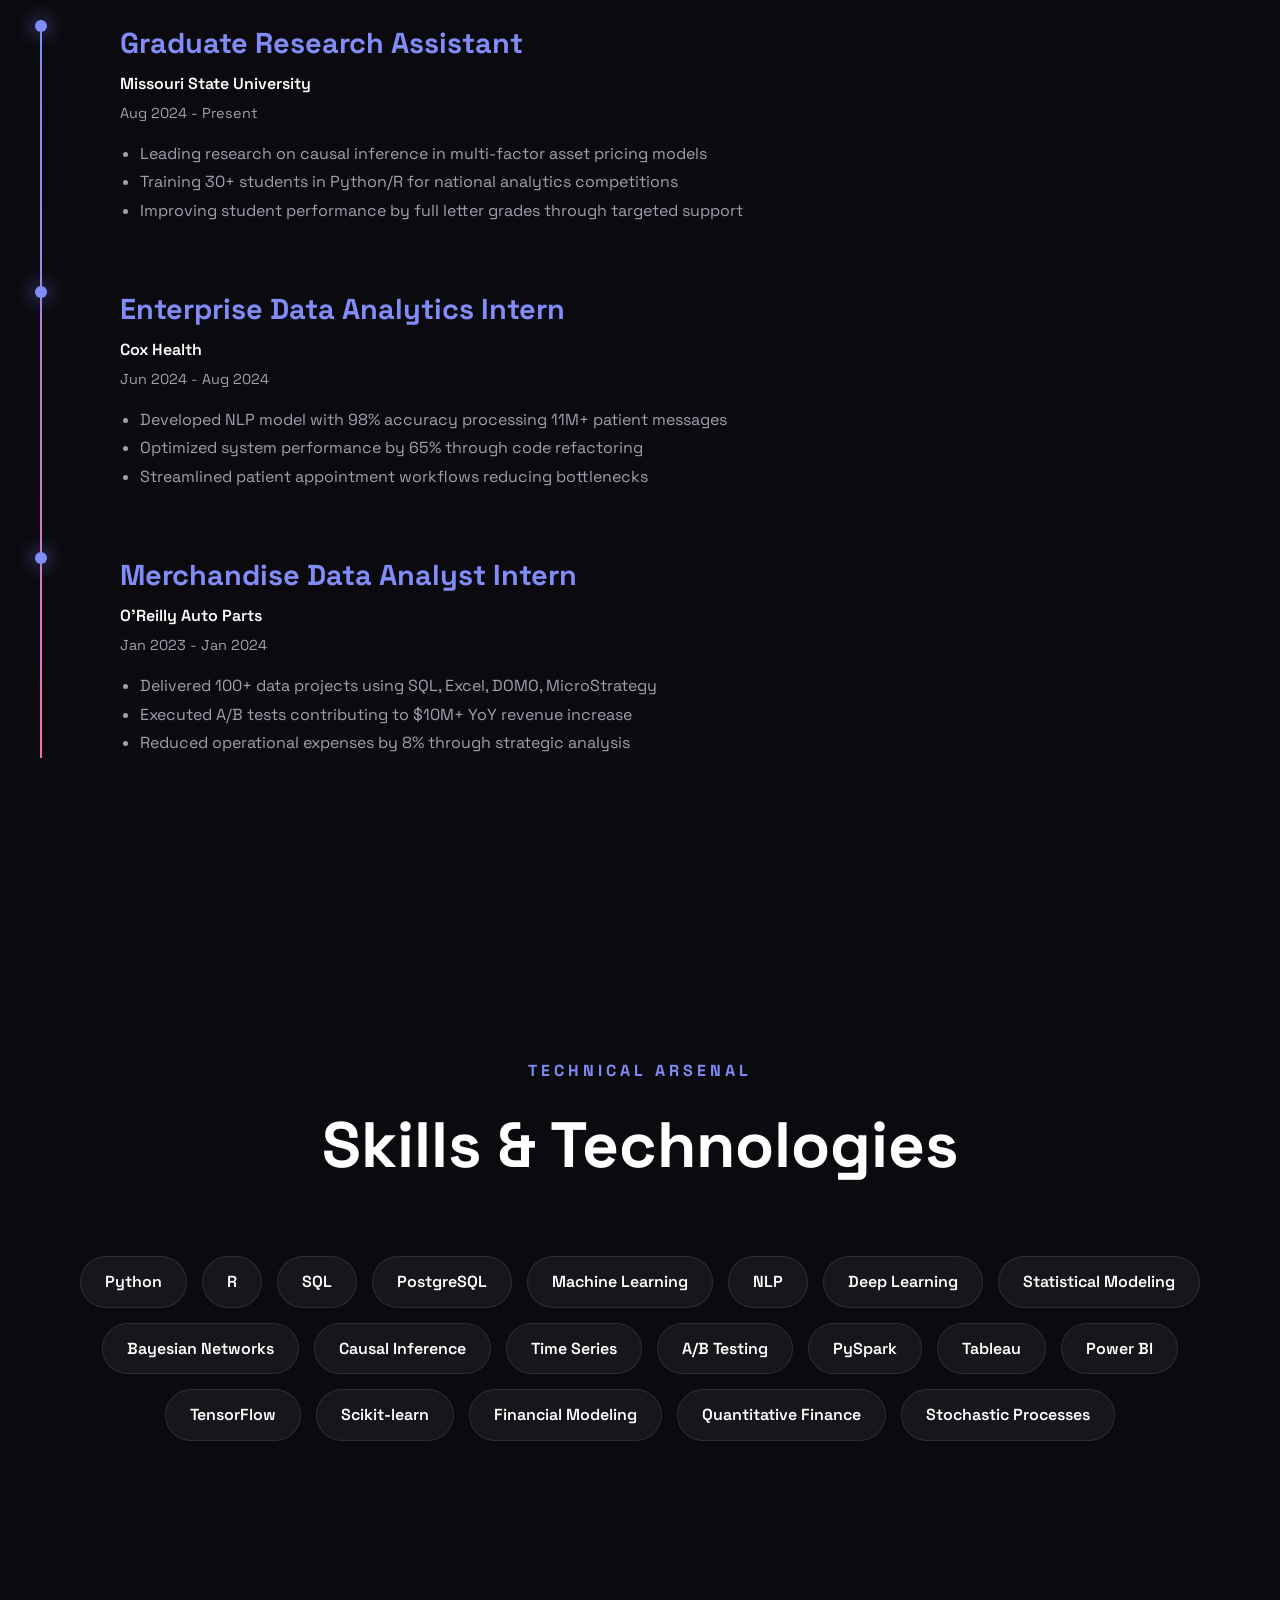
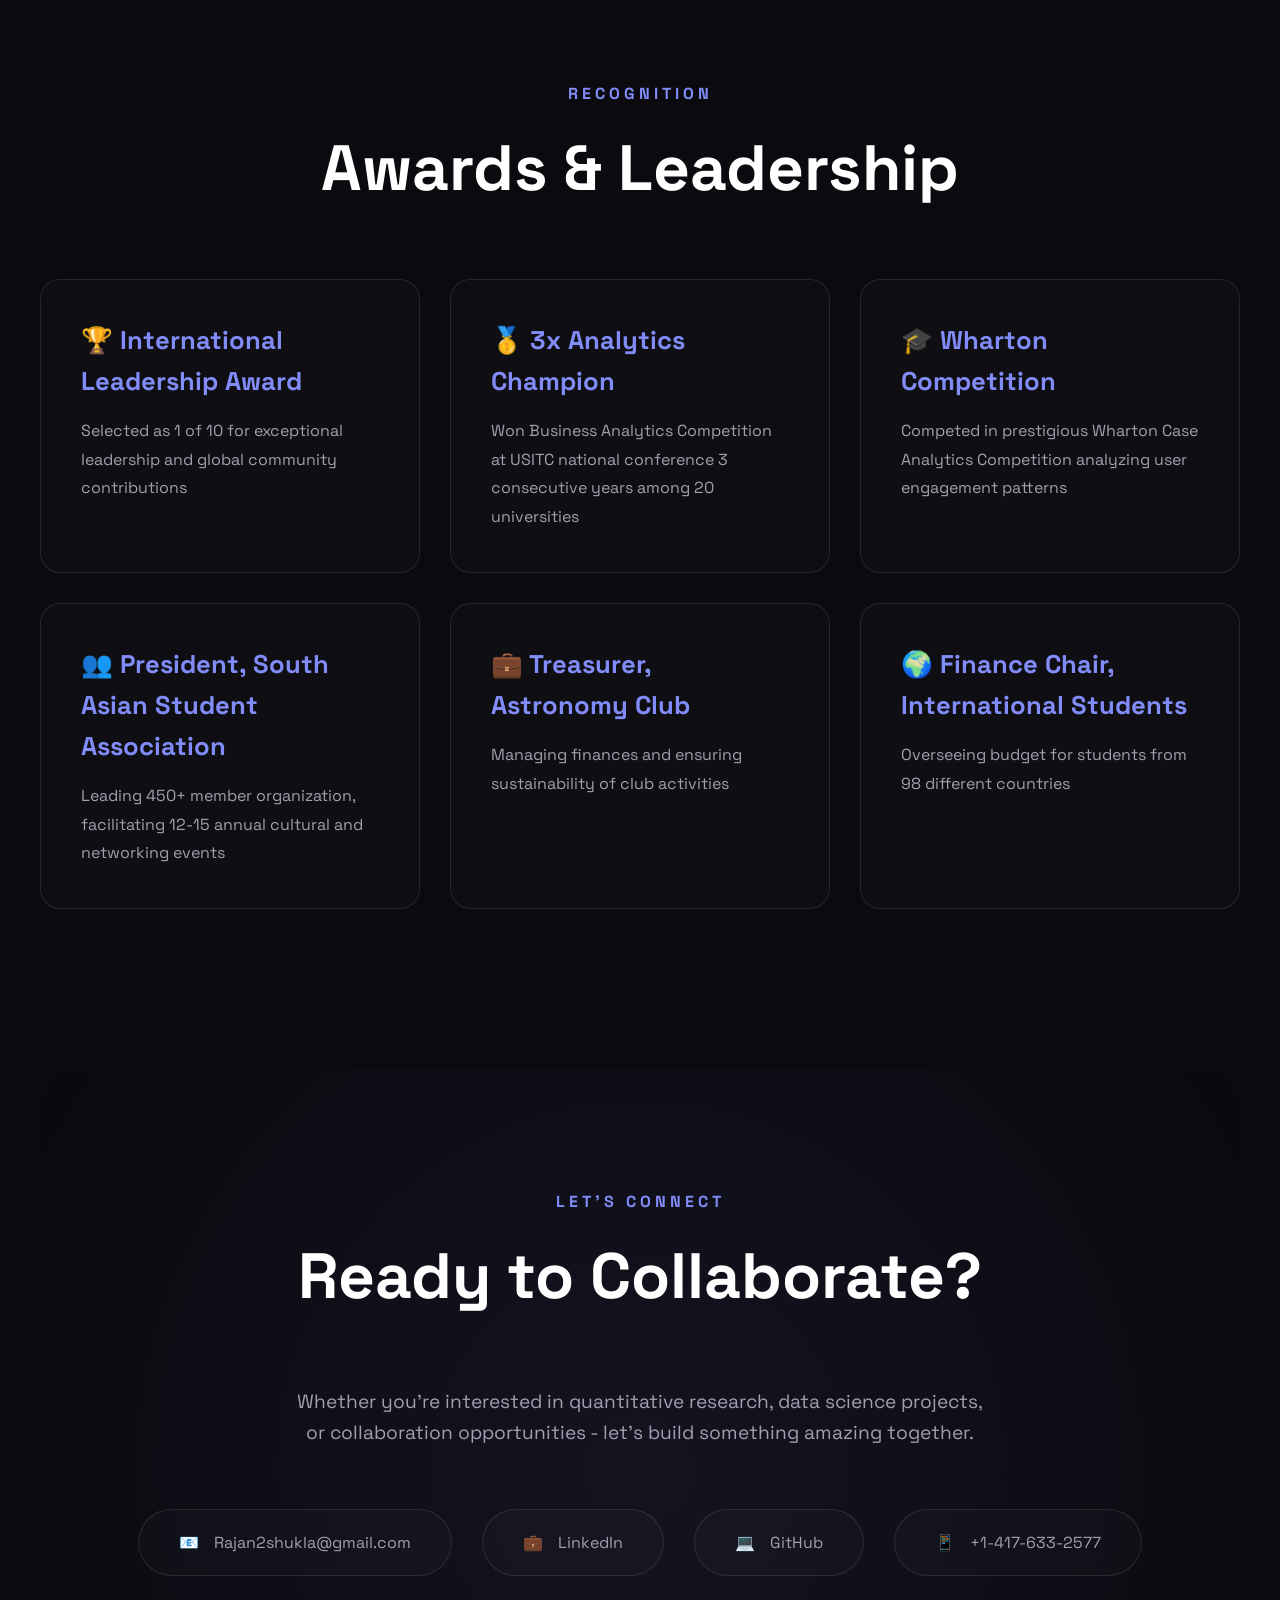
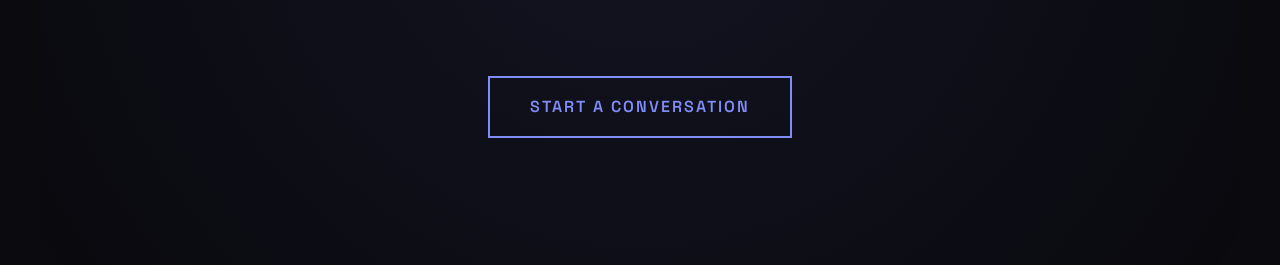
==== commit d62f919f: "Update index.html" ====
--- a/index.html
+++ b/index.html
@@ -630,7 +630,7 @@
     </p>
     <div class="hero-cta">
       <a href="mailto:Rajan2shukla@gmail.com" class="btn">Get In Touch</a>
-      <a href="https://github.com/Rajan17shukla" target="_blank" class="btn btn-secondary">View Work</a>
+      <a href="https://github.com/Rshukla17" target="_blank" class="btn btn-secondary">View Work</a>
     </div>
     <div class="scroll-indicator"></div>
   </header>
@@ -644,13 +644,13 @@
       <div class="bento-item">
         <h3>MS Information Technology</h3>
         <p style="color: var(--text); margin-bottom: 10px;">Missouri State University</p>
-        <p style="font-size: 0.9rem; margin-bottom: 15px;">Expected Dec 2025 • GPA: 3.89/4.0</p>
+        <p style="font-size: 0.9rem; margin-bottom: 15px;">Dec 2025</p>
         <p>Database Management • Information Security • Data Mining • Enterprise Analytics • AI Transformation</p>
       </div>
       <div class="bento-item">
         <h3>BS Statistics</h3>
         <p style="color: var(--text); margin-bottom: 10px;">Missouri State University</p>
-        <p style="font-size: 0.9rem; margin-bottom: 15px;">Dec 2024 • GPA: 3.48/4.0</p>
+        <p style="font-size: 0.9rem; margin-bottom: 15px;">Dec 2024 </p>
         <p>Statistical Theory • Regression Analysis • Stochastic Modeling • Linear Algebra • Quantitative Analysis</p>
       </div>
     </div>
@@ -711,14 +711,7 @@
           <span class="project-link">View Dashboard</span>
         </div>
       </a>
-      <div class="project-card" style="cursor: default;">
-        <div class="project-visual">🔮</div>
-        <div class="project-content">
-          <h3>Virality Predictor</h3>
-          <p>Research-grade stochastic modeling system predicting social media virality patterns. Advanced statistical analysis of engagement dynamics.</p>
-          <span class="project-link">Research Project</span>
-        </div>
-      </div>
+      
     </div>
   </section>
 
@@ -870,11 +863,11 @@
         <span>📧</span>
         <span>Rajan2shukla@gmail.com</span>
       </a>
-      <a href="https://linkedin.com/in/RajanShukla" target="_blank" class="contact-item">
+      <a href="https://www.linkedin.com/in/rshukla17?lipi=urn%3Ali%3Apage%3Ad_flagship3_profile_view_base_contact_details%3BPxg9093cSMS8PfO5TdWo%2BA%3D%3D" target="_blank" class="contact-item">
         <span>💼</span>
         <span>LinkedIn</span>
       </a>
-      <a href="https://github.com/Rajan17shukla" target="_blank" class="contact-item">
+      <a href="https://github.com/Rshukla17" target="_blank" class="contact-item">
         <span>💻</span>
         <span>GitHub</span>
       </a>
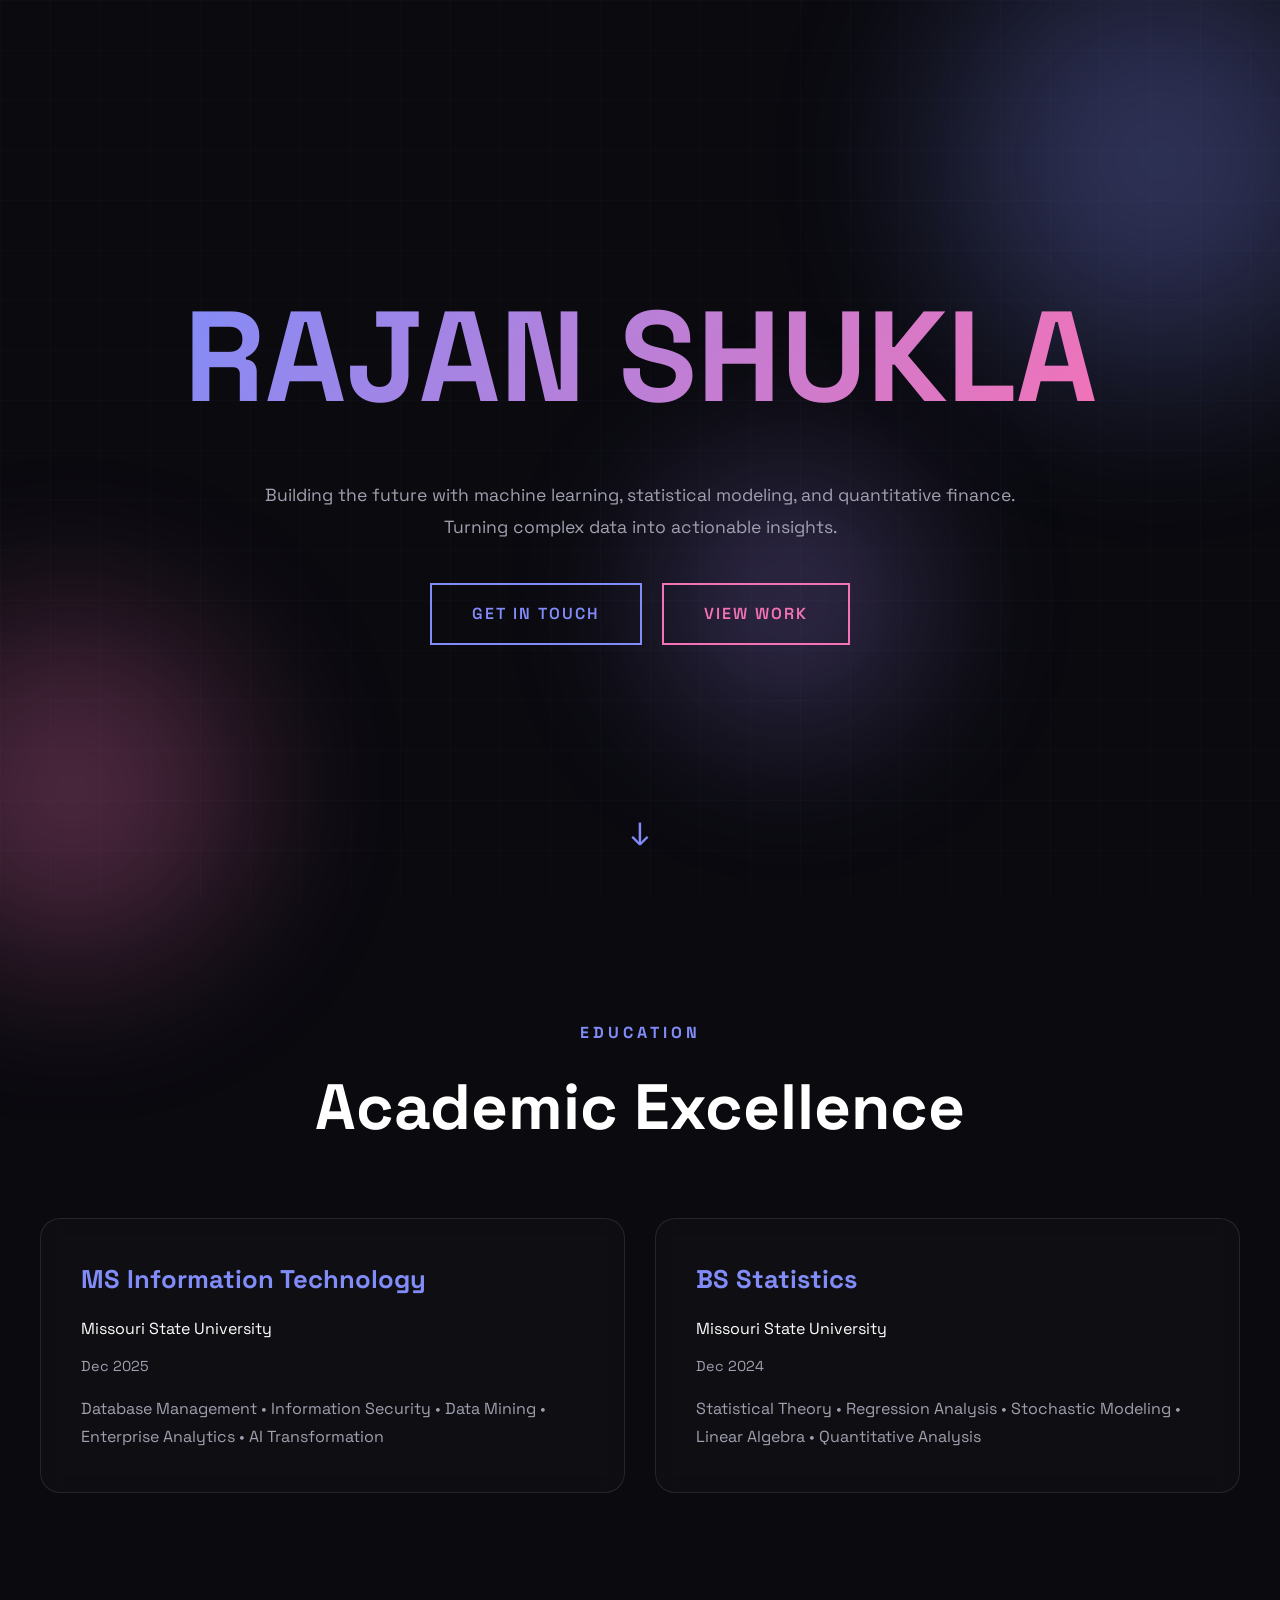
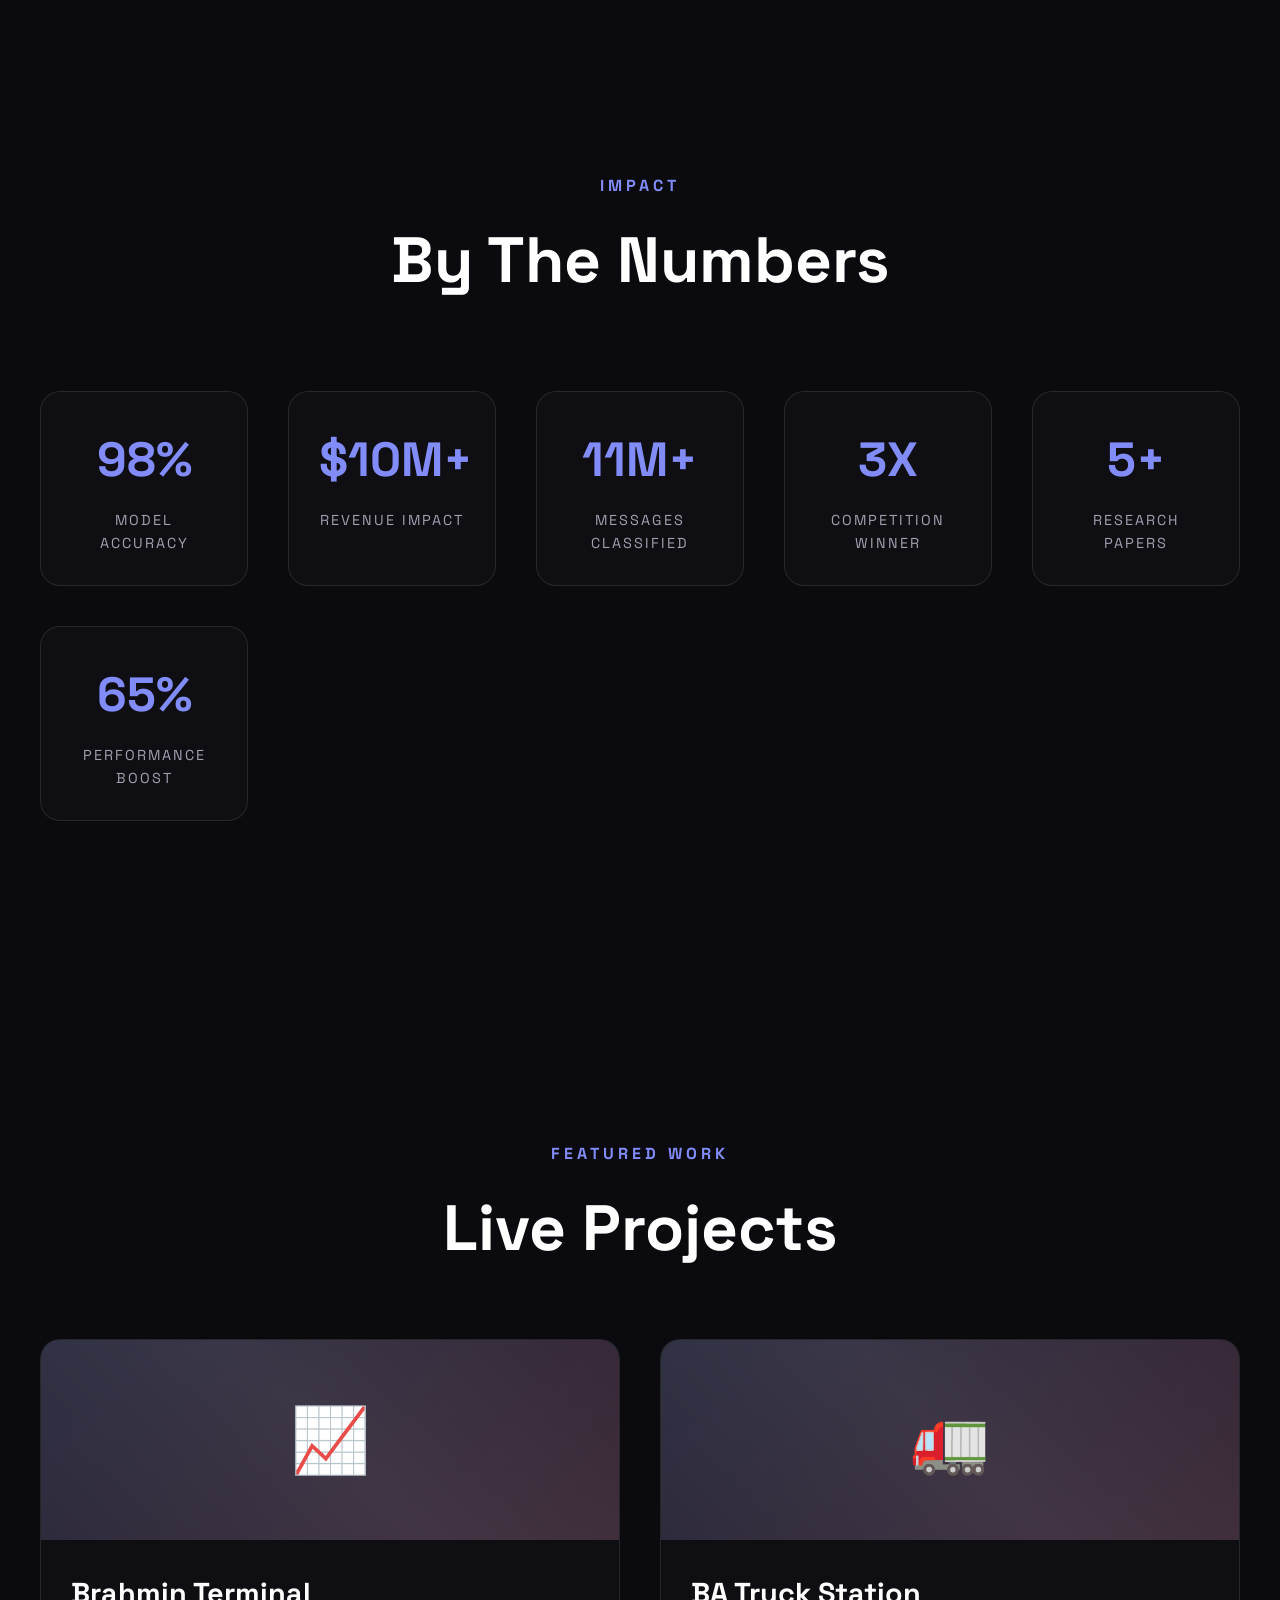
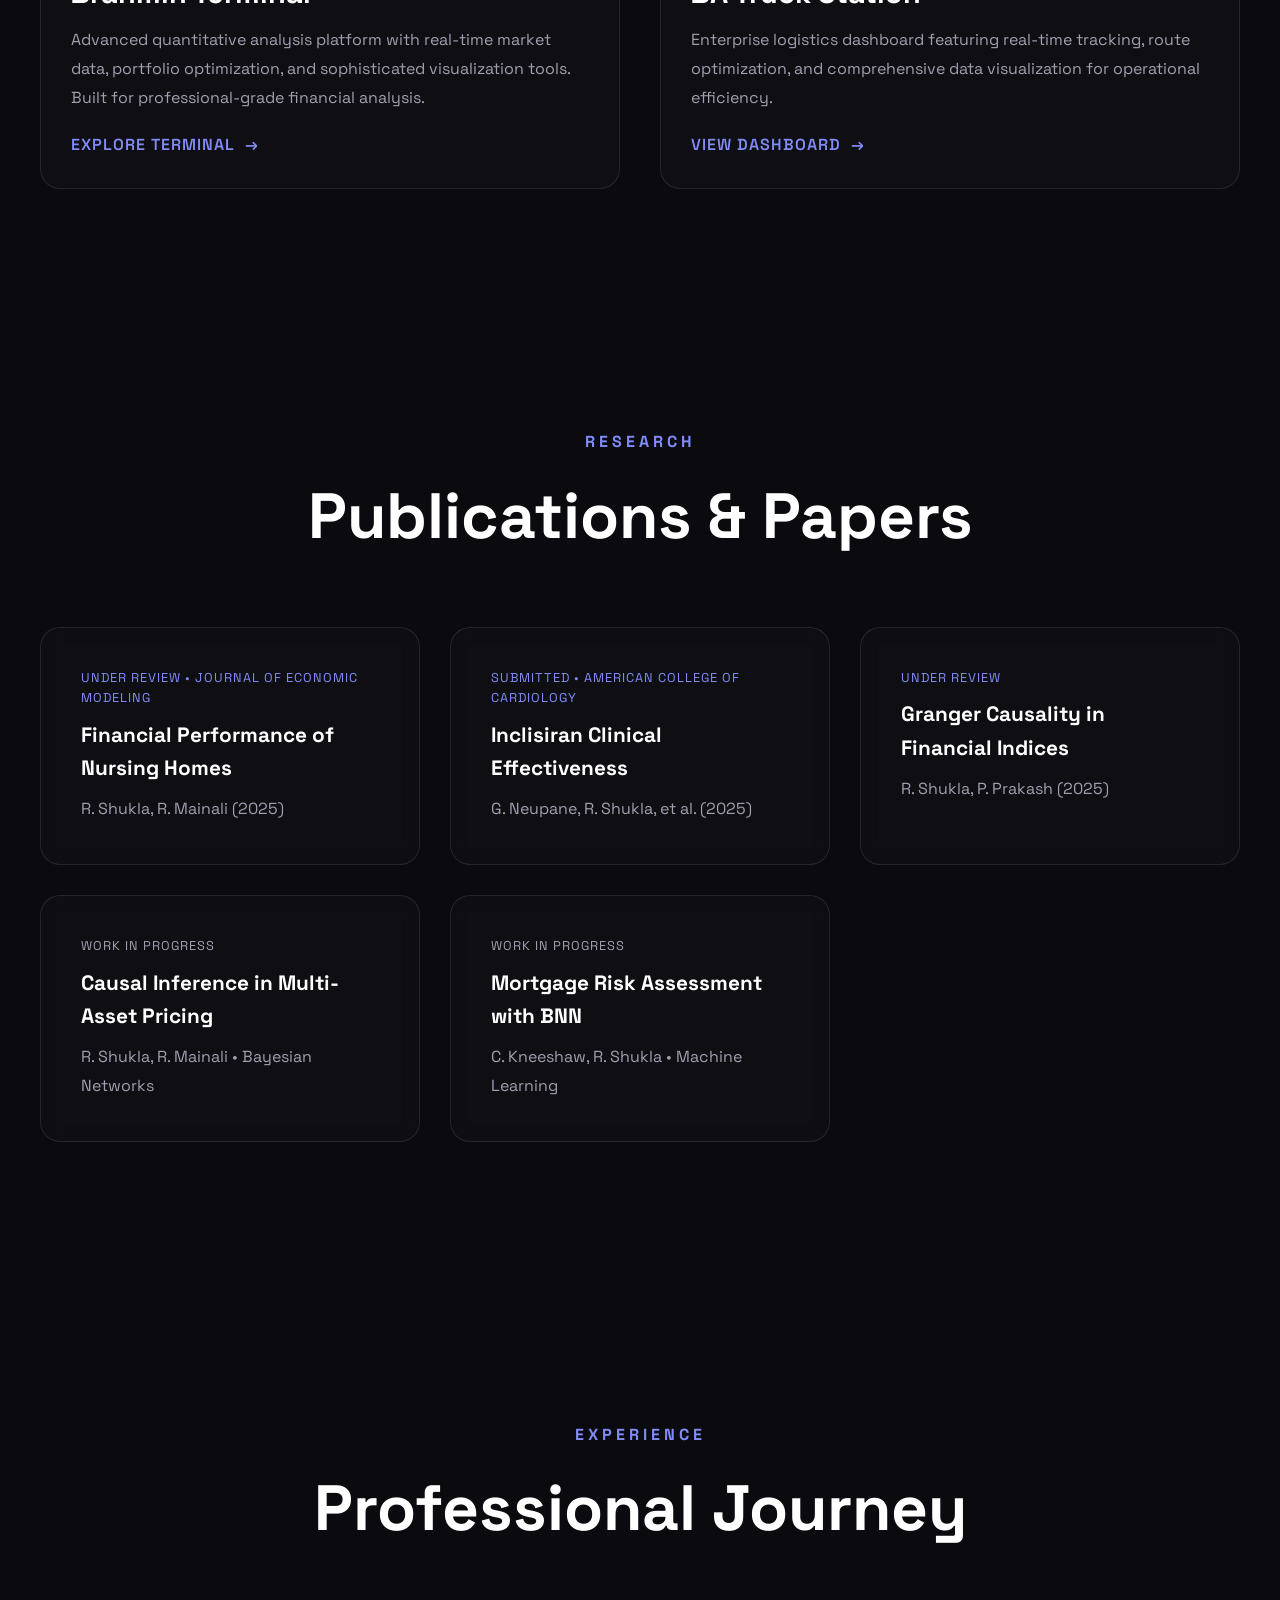
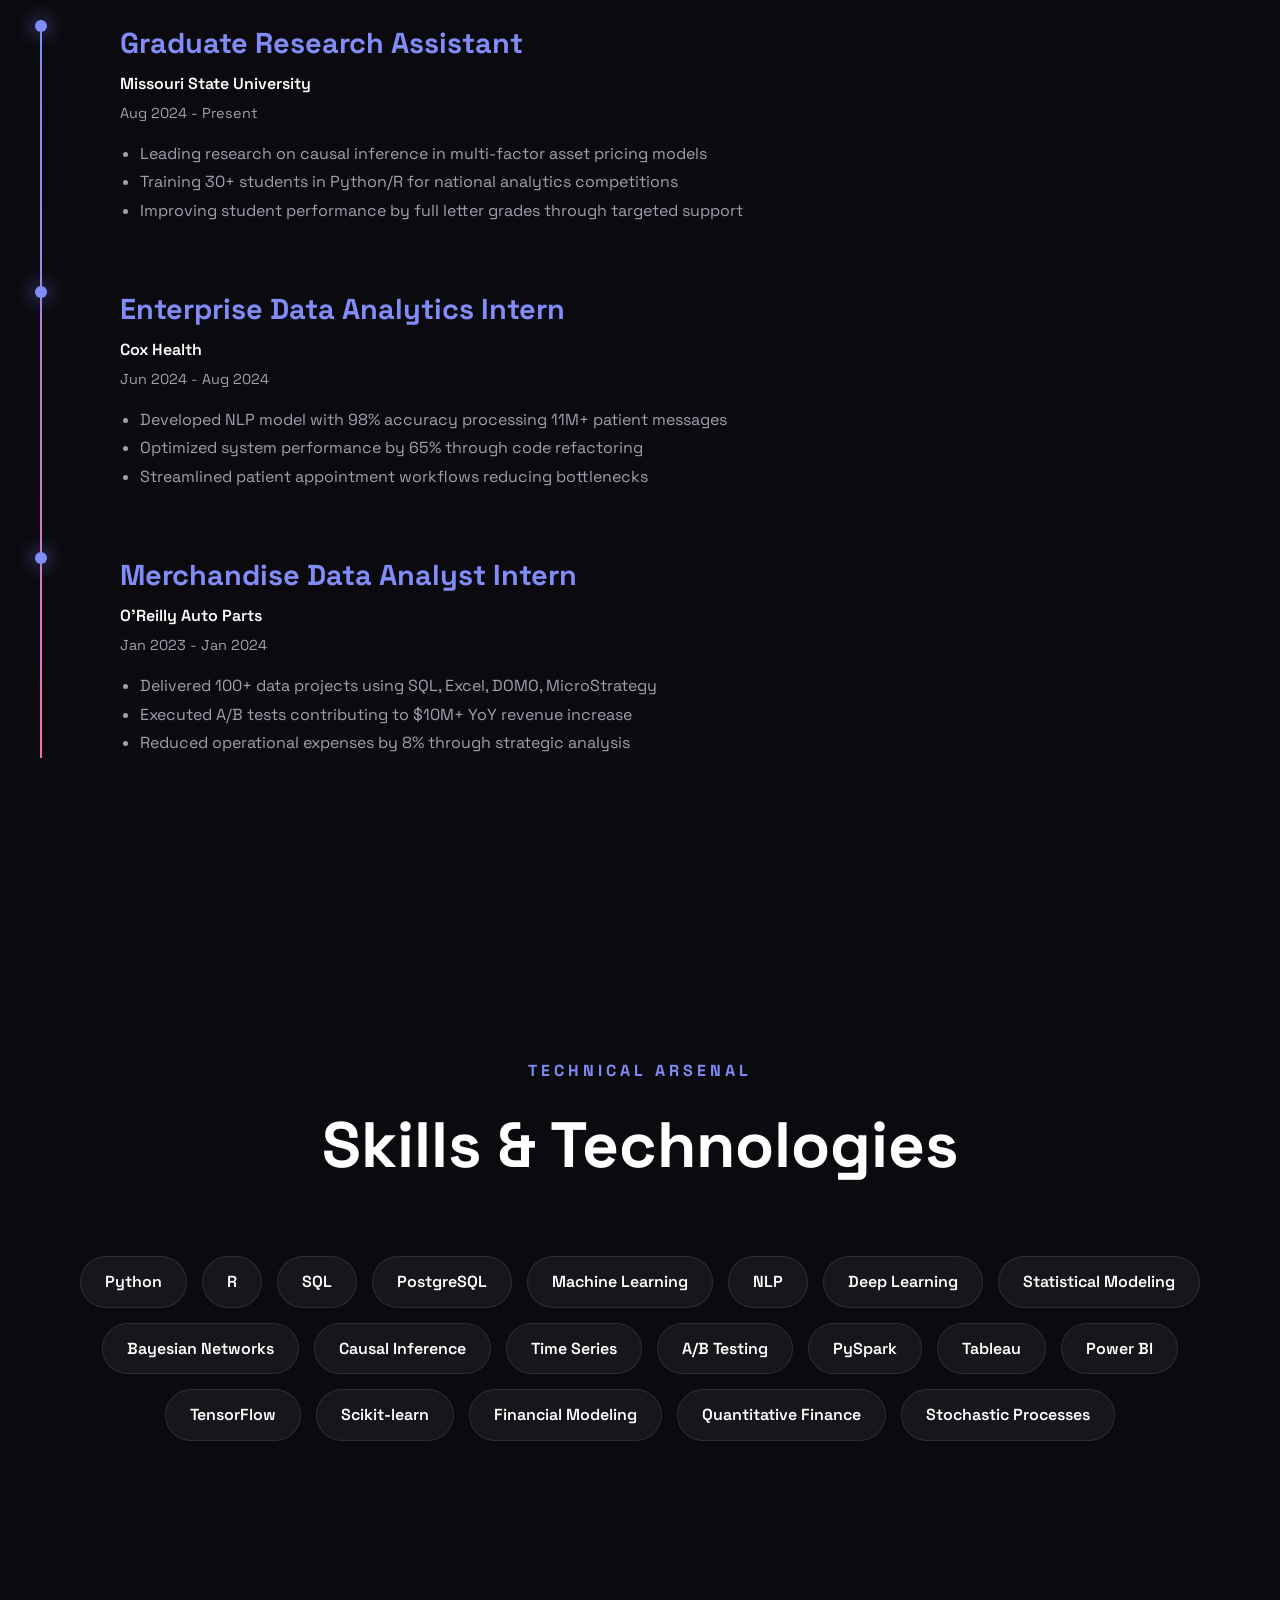
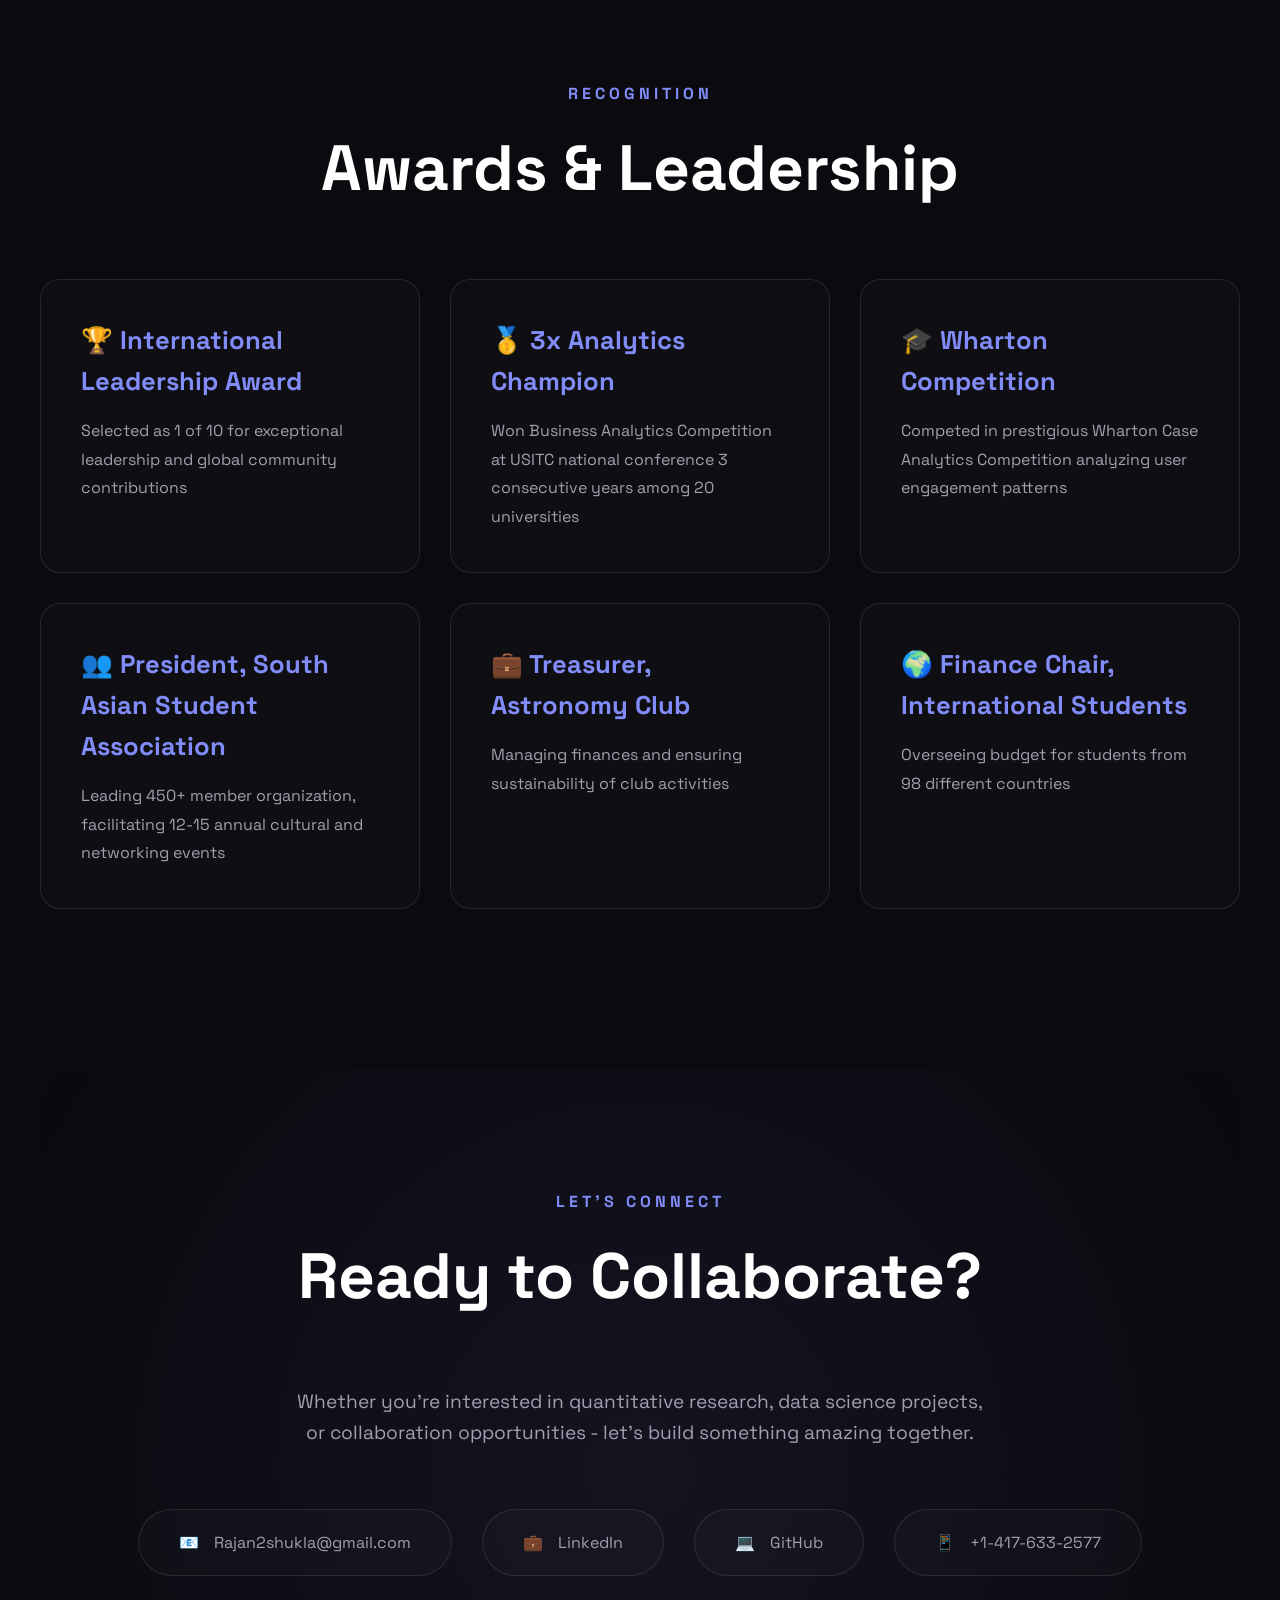
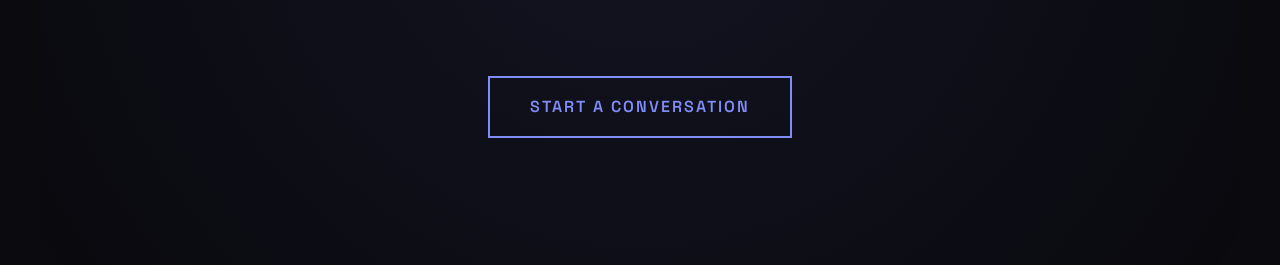
==== commit df11d6c4: "Update index.html" ====
--- a/index.html
+++ b/index.html
@@ -624,7 +624,6 @@
 <div class="container">
   <header>
     <h1 class="glitch gradient-text">RAJAN SHUKLA</h1>
-    <p class="subtitle">Quantitative Researcher • ML Engineer • Data Scientist</p>
     <p style="color: var(--muted); max-width: 800px; font-size: 1.1rem; line-height: 1.8; animation: fadeInUp 1s ease 0.4s backwards;">
       Building the future with machine learning, statistical modeling, and quantitative finance. Turning complex data into actionable insights.
     </p>
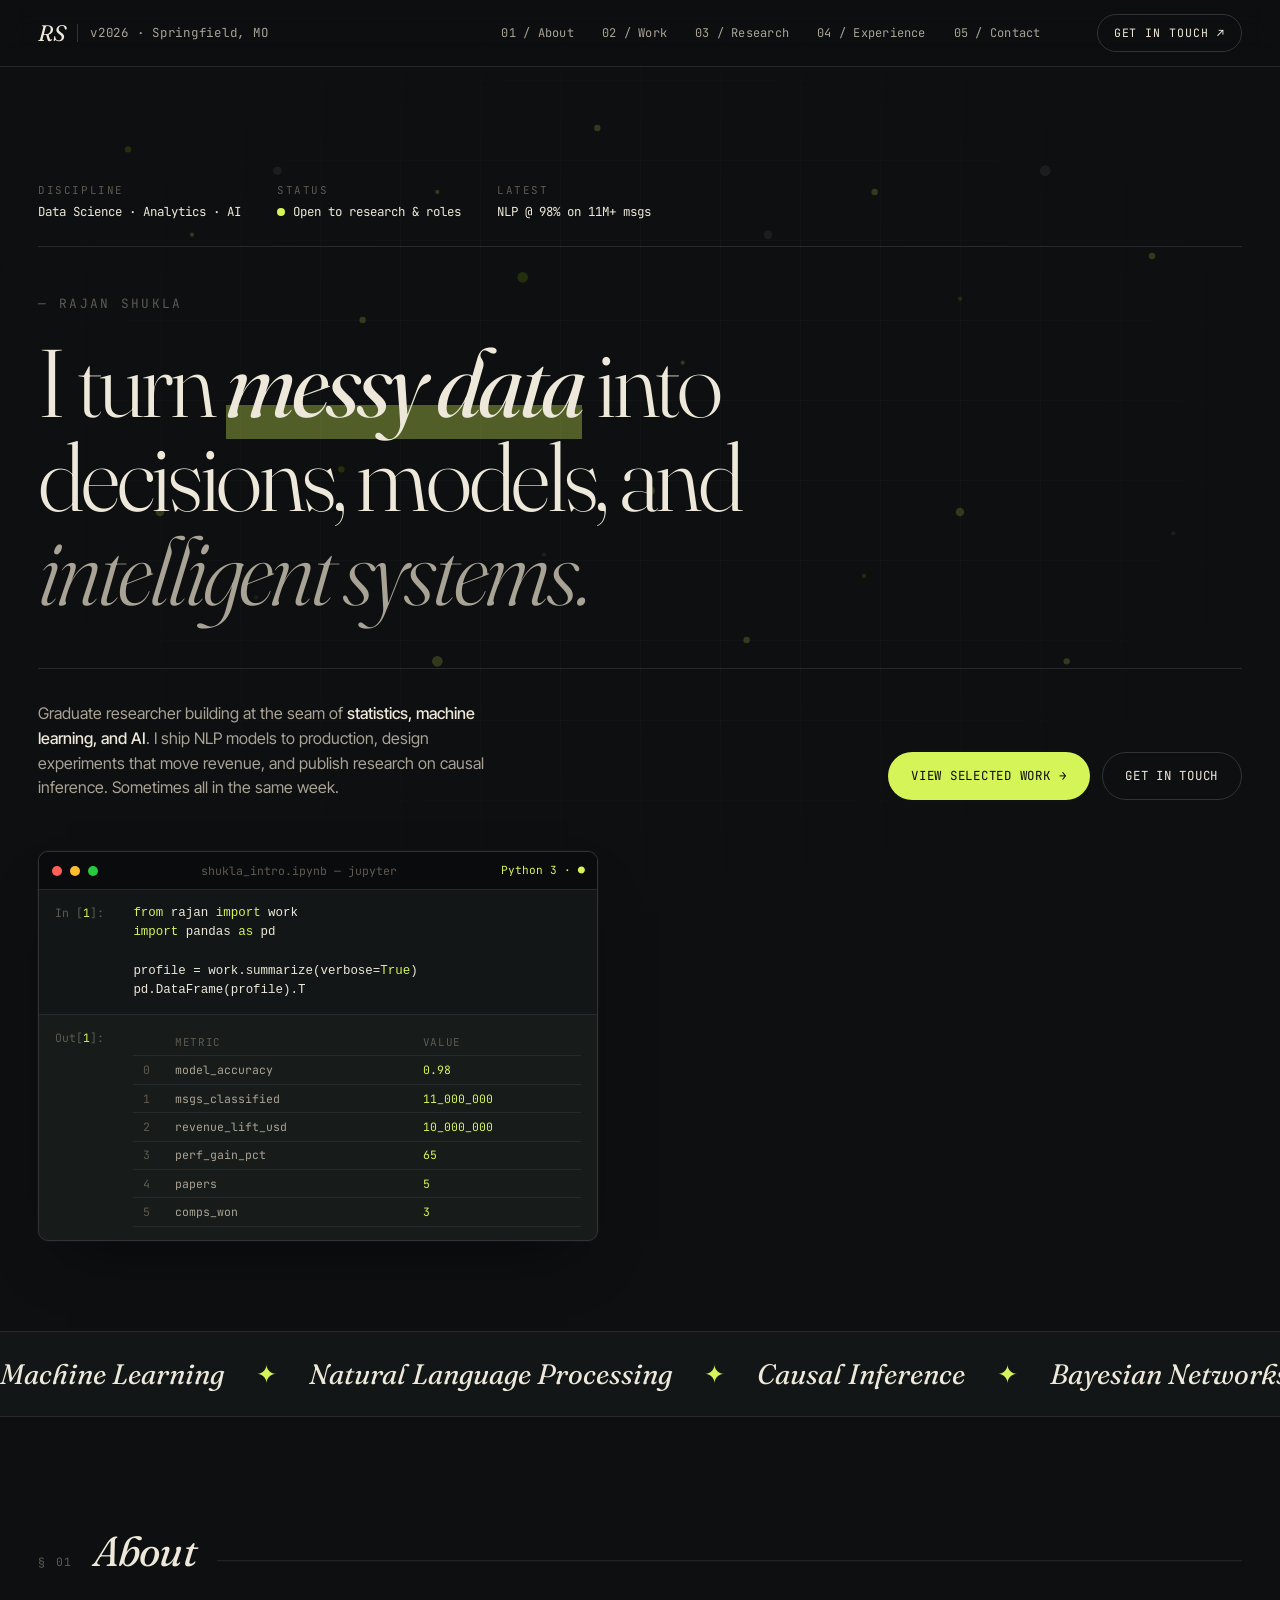
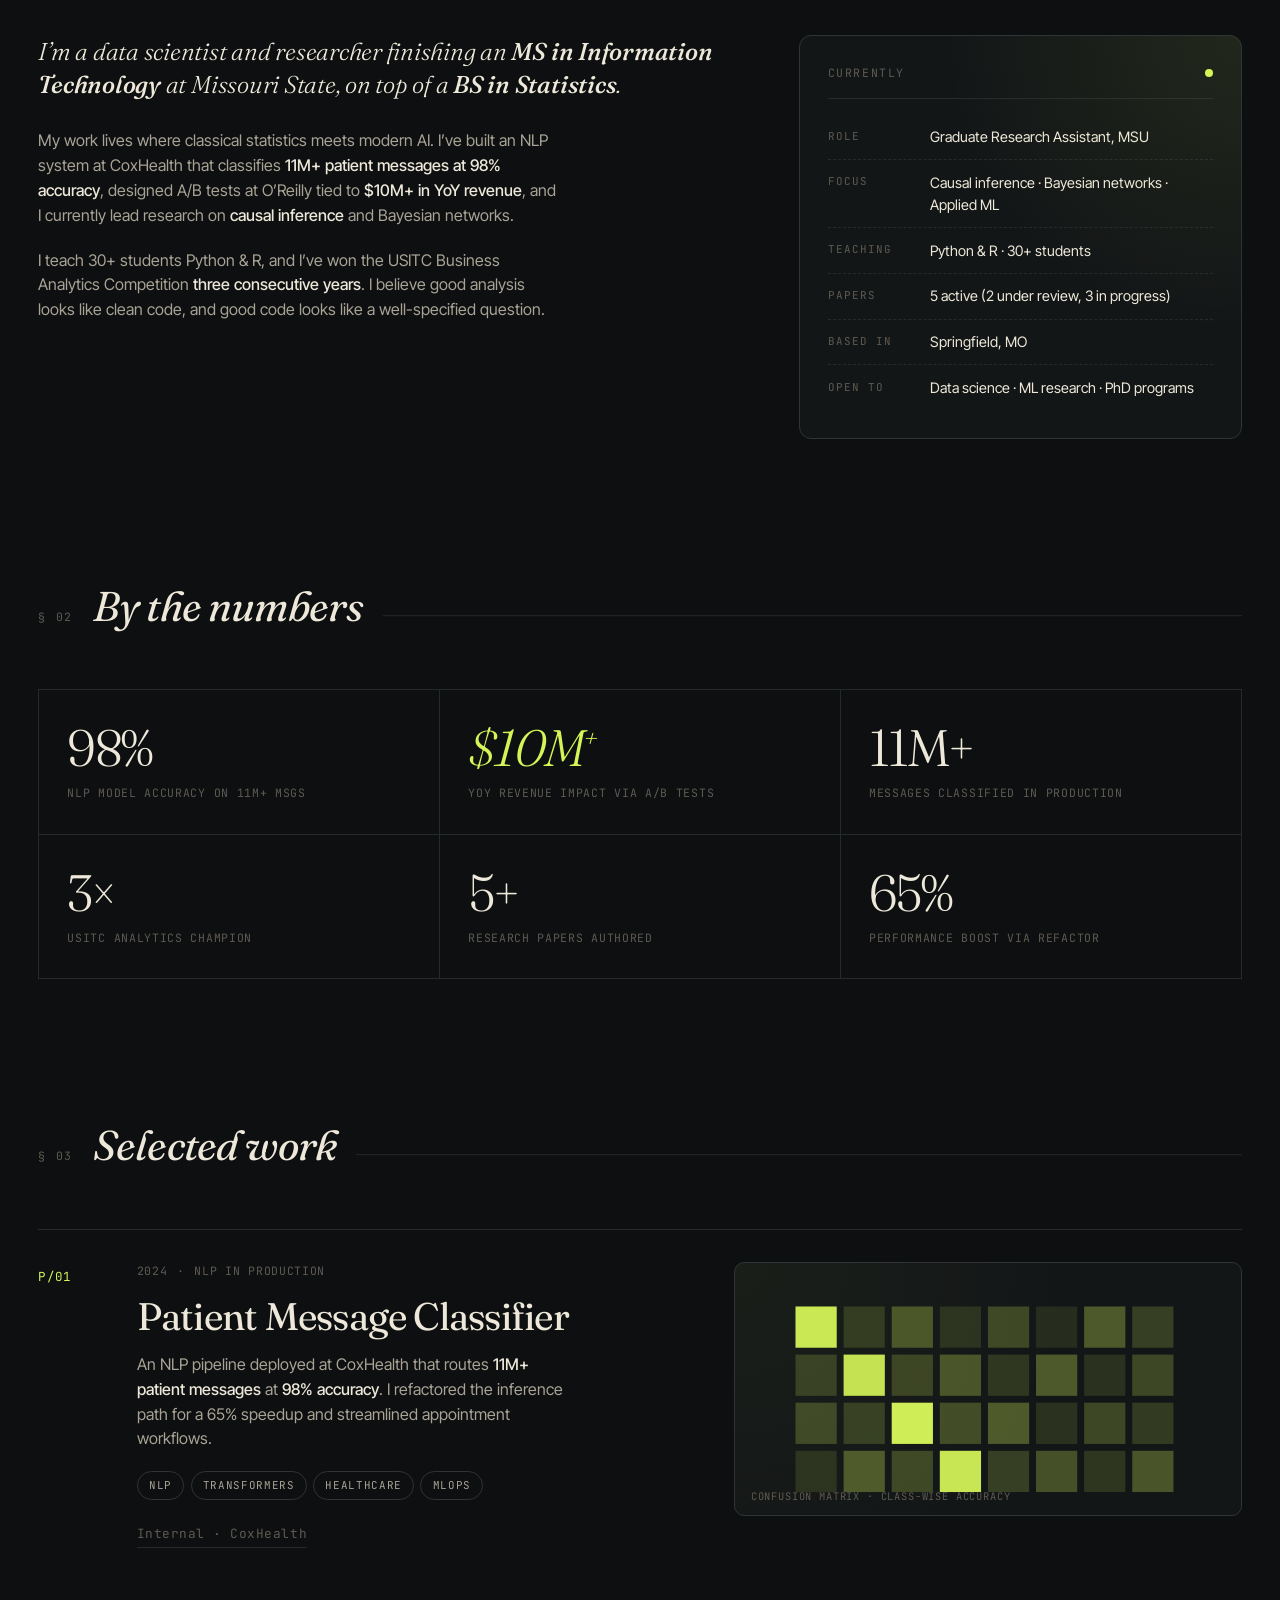
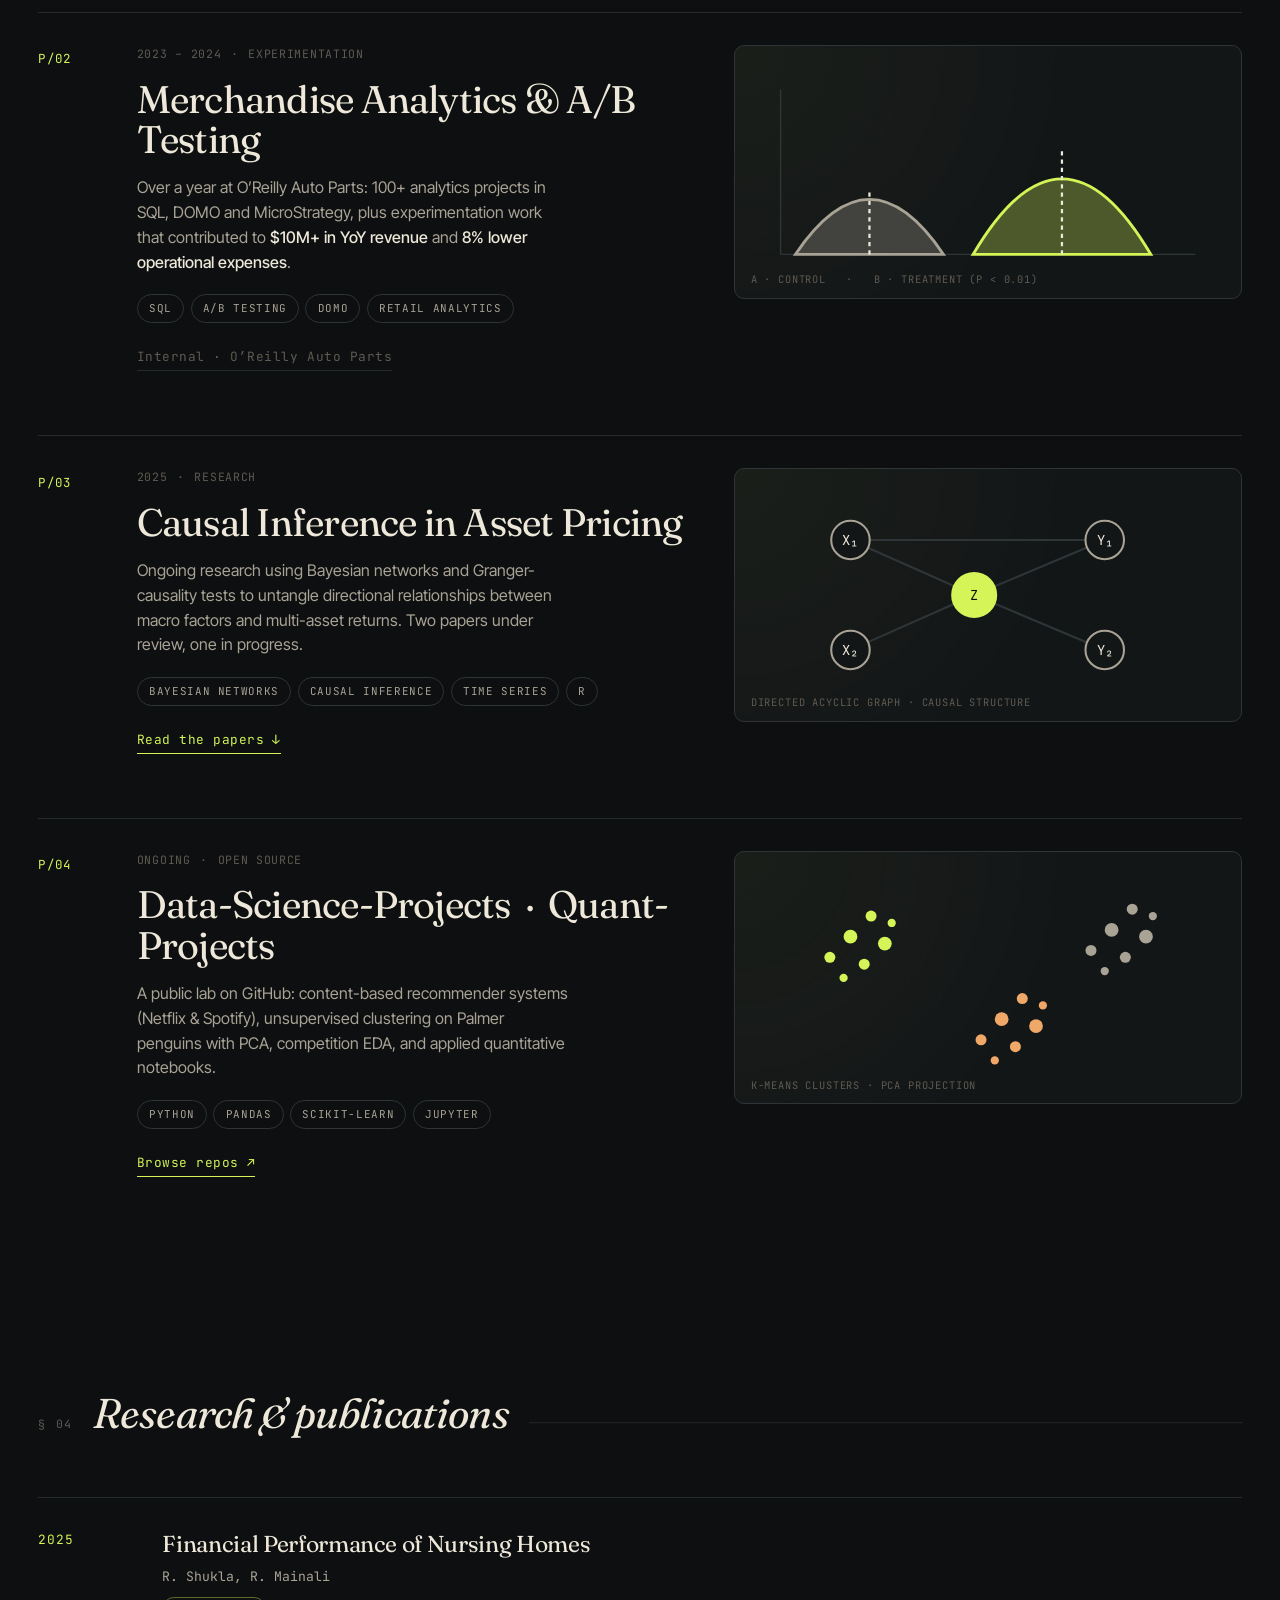
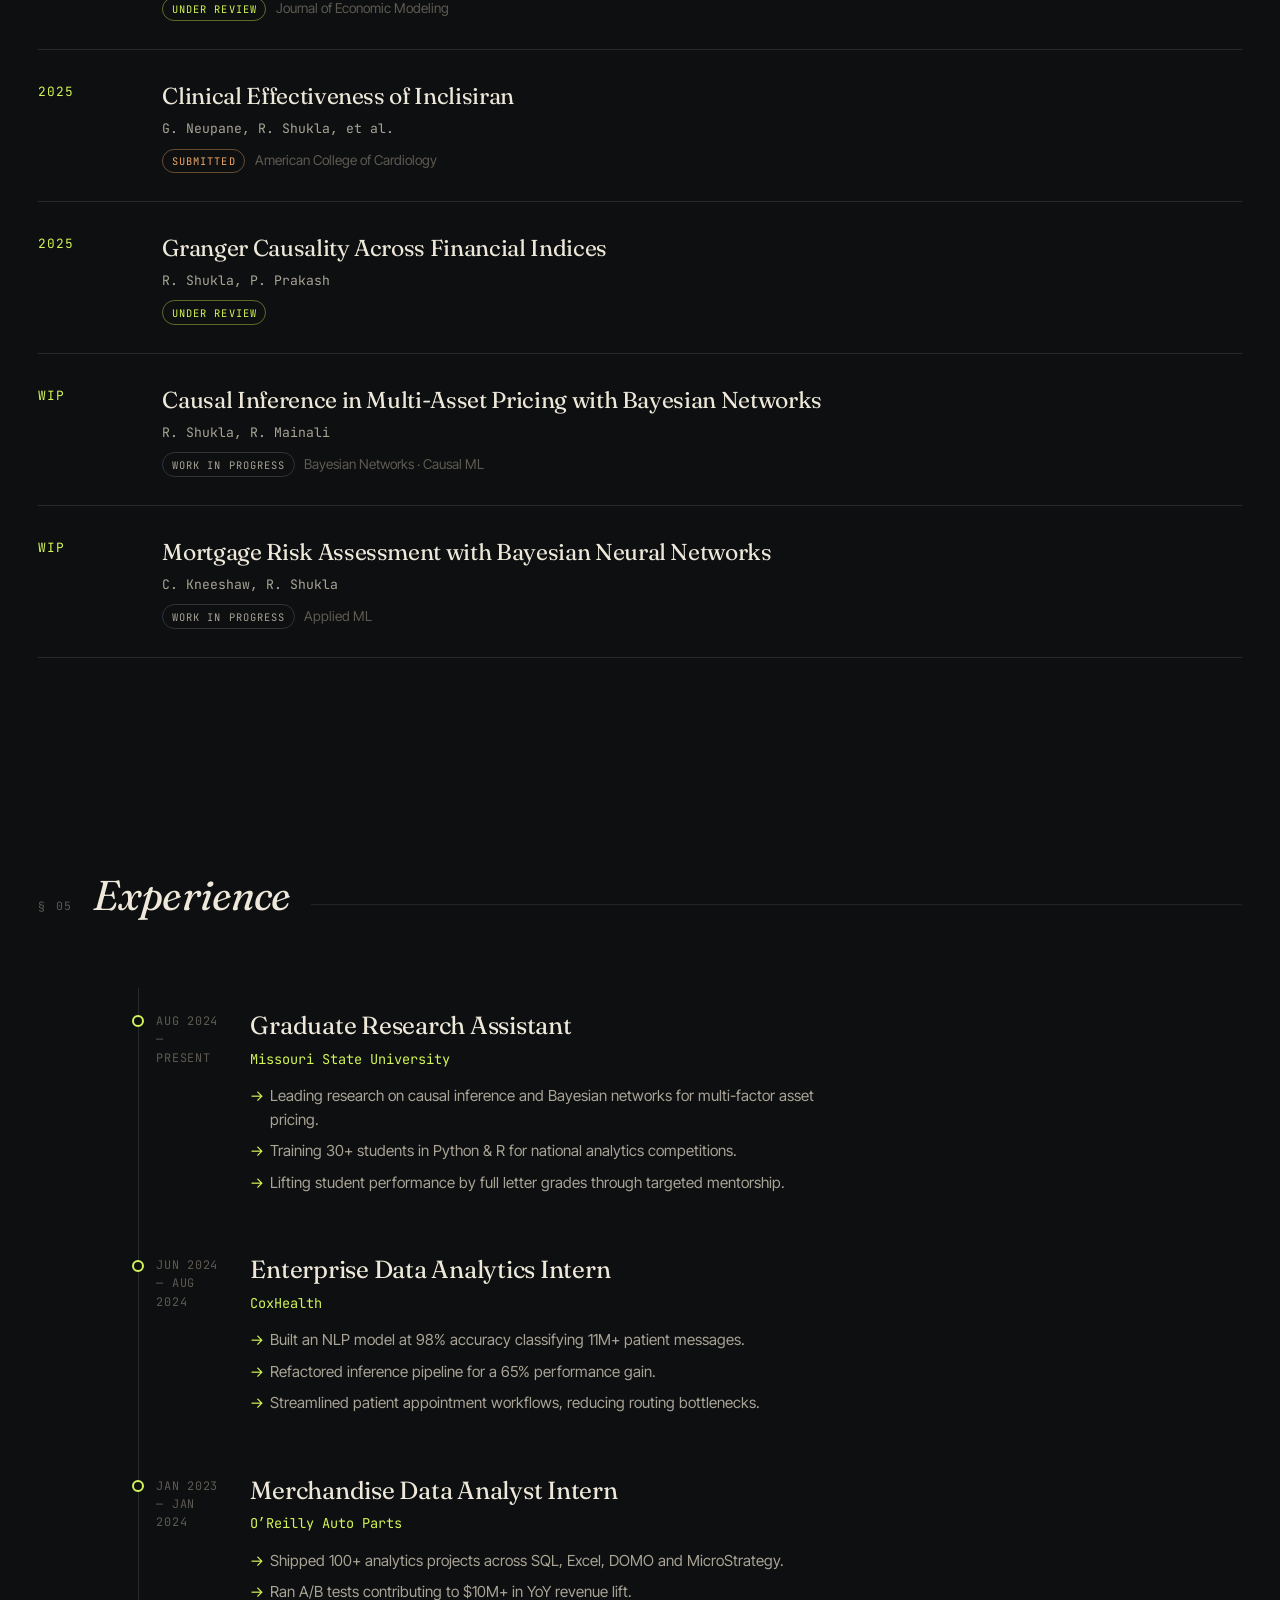
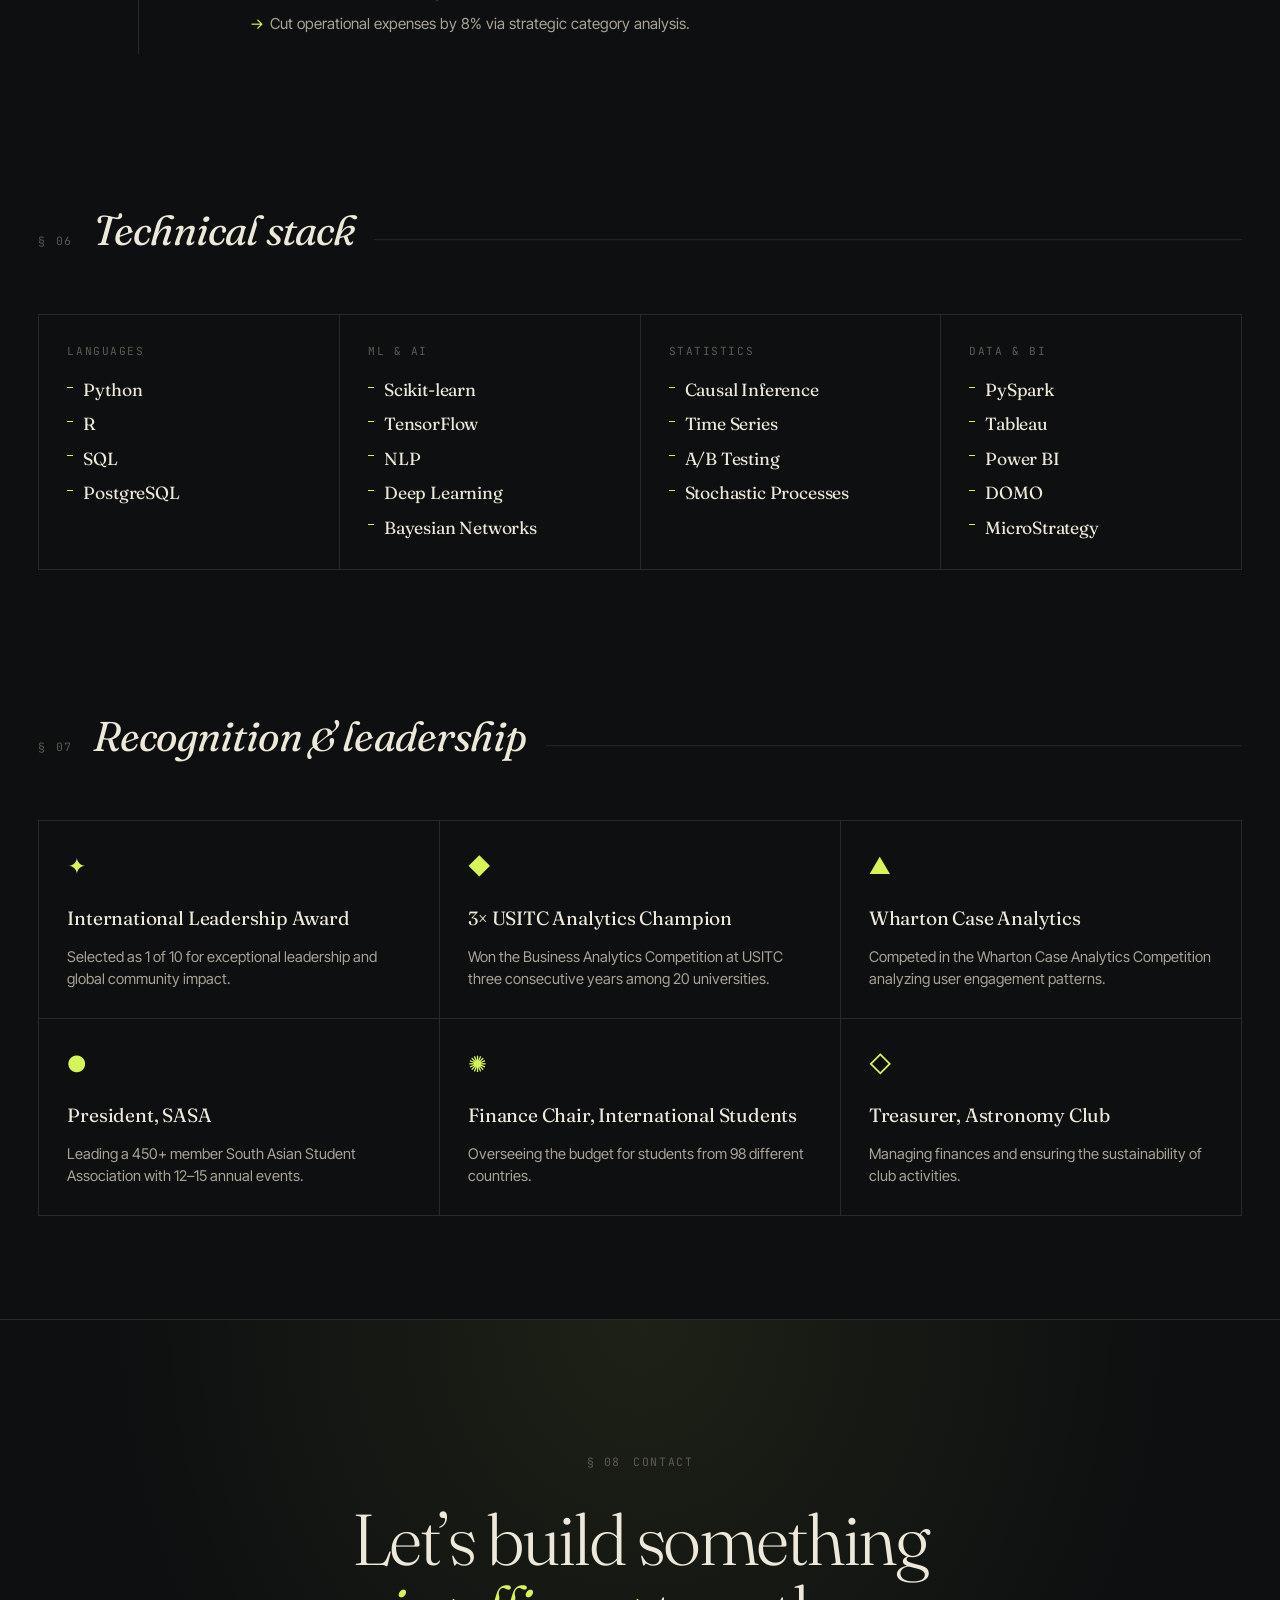
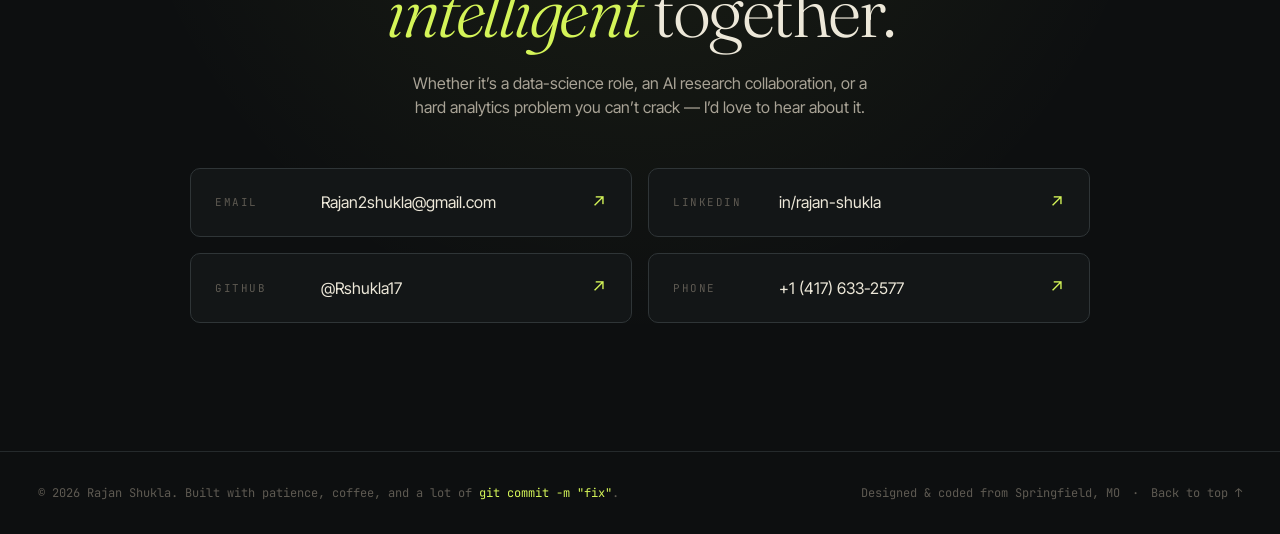
==== commit 0f915b86: "New Commit" ====
--- a/index.html
+++ b/index.html
@@ -1,883 +1,724 @@
 <!DOCTYPE html>
 <html lang="en">
 <head>
-  <meta charset="UTF-8">
-  <title>Rajan Shukla | Quant Researcher</title>
-  <meta name="viewport" content="width=device-width, initial-scale=1">
-  <style>
-    @import url('https://fonts.googleapis.com/css2?family=Space+Grotesk:wght@300;400;500;600;700&display=swap');
-    
-    * { margin: 0; padding: 0; box-sizing: border-box; }
-    
-    :root {
-      --bg: #0a0a0f;
-      --accent: #818cf8;
-      --accent2: #f472b6;
-      --text: #ffffff;
-      --muted: #a0a0b0;
-    }
-    
-    body {
-      font-family: 'Space Grotesk', sans-serif;
-      background: var(--bg);
-      color: var(--text);
-      overflow-x: hidden;
-      line-height: 1.6;
-    }
-
-    /* Animated Grid Background */
-    .grid-bg {
-      position: fixed;
-      top: 0;
-      left: 0;
-      width: 100%;
-      height: 100%;
-      z-index: 0;
-      background-image: 
-        linear-gradient(rgba(129, 140, 248, 0.03) 1px, transparent 1px),
-        linear-gradient(90deg, rgba(129, 140, 248, 0.03) 1px, transparent 1px);
-      background-size: 50px 50px;
-      animation: gridMove 20s linear infinite;
-    }
-    
-    @keyframes gridMove {
-      0% { transform: translate(0, 0); }
-      100% { transform: translate(50px, 50px); }
-    }
-
-    /* Floating Orbs */
-    .orb {
-      position: fixed;
-      border-radius: 50%;
-      filter: blur(80px);
-      opacity: 0.4;
-      z-index: 1;
-      animation: float 20s infinite ease-in-out;
-    }
-    
-    .orb1 {
-      width: 500px;
-      height: 500px;
-      background: radial-gradient(circle, var(--accent), transparent);
-      top: -10%;
-      right: -10%;
-      animation-delay: 0s;
-    }
-    
-    .orb2 {
-      width: 400px;
-      height: 400px;
-      background: radial-gradient(circle, var(--accent2), transparent);
-      bottom: -10%;
-      left: -10%;
-      animation-delay: -5s;
-    }
-    
-    .orb3 {
-      width: 300px;
-      height: 300px;
-      background: radial-gradient(circle, #a78bfa, transparent);
-      top: 50%;
-      left: 50%;
-      animation-delay: -10s;
-    }
-    
-    @keyframes float {
-      0%, 100% { transform: translate(0, 0) scale(1); }
-      33% { transform: translate(50px, -50px) scale(1.1); }
-      66% { transform: translate(-50px, 50px) scale(0.9); }
-    }
-
-    .container {
-      position: relative;
-      z-index: 2;
-      max-width: 1400px;
-      margin: 0 auto;
-      padding: 0 40px;
-    }
-
-    /* Hero Section */
-    header {
-      min-height: 100vh;
-      display: flex;
-      flex-direction: column;
-      justify-content: center;
-      align-items: center;
-      text-align: center;
-      position: relative;
-      padding: 40px 0;
-    }
-
-    .glitch {
-      font-size: clamp(3rem, 12vw, 8rem);
-      font-weight: 700;
-      text-transform: uppercase;
-      position: relative;
-      margin-bottom: 20px;
-      animation: glitchText 3s infinite;
-    }
-
-    @keyframes glitchText {
-      0%, 90%, 100% { transform: translate(0); }
-      92% { transform: translate(-2px, 2px); }
-      94% { transform: translate(2px, -2px); }
-      96% { transform: translate(-2px, -2px); }
-      98% { transform: translate(2px, 2px); }
-    }
-
-    .gradient-text {
-      background: linear-gradient(120deg, var(--accent), var(--accent2), #c084fc, var(--accent));
-      background-size: 300% 300%;
-      -webkit-background-clip: text;
-      -webkit-text-fill-color: transparent;
-      background-clip: text;
-      animation: gradientFlow 4s ease infinite;
-    }
-
-    @keyframes gradientFlow {
-      0%, 100% { background-position: 0% 50%; }
-      50% { background-position: 100% 50%; }
-    }
-
-    .subtitle {
-      font-size: clamp(1.2rem, 3vw, 2rem);
-      color: var(--muted);
-      margin-bottom: 30px;
-      animation: fadeInUp 1s ease 0.3s backwards;
-    }
-
-    .hero-cta {
-      display: flex;
-      gap: 20px;
-      margin-top: 40px;
-      flex-wrap: wrap;
-      justify-content: center;
-      animation: fadeInUp 1s ease 0.6s backwards;
-    }
-
-    @keyframes fadeInUp {
-      from { opacity: 0; transform: translateY(30px); }
-      to { opacity: 1; transform: translateY(0); }
-    }
-
-    /* Neon Buttons */
-    .btn {
-      padding: 16px 40px;
-      font-size: 1rem;
-      font-weight: 600;
-      text-transform: uppercase;
-      letter-spacing: 2px;
-      border: 2px solid var(--accent);
-      background: transparent;
-      color: var(--accent);
-      cursor: pointer;
-      position: relative;
-      overflow: hidden;
-      transition: all 0.3s;
-      text-decoration: none;
-      display: inline-block;
-    }
-
-    .btn::before {
-      content: '';
-      position: absolute;
-      top: 0;
-      left: -100%;
-      width: 100%;
-      height: 100%;
-      background: var(--accent);
-      transition: left 0.3s;
-      z-index: -1;
-    }
-
-    .btn:hover {
-      color: var(--bg);
-      box-shadow: 0 0 30px var(--accent), 0 0 60px var(--accent);
-      transform: translateY(-2px);
-    }
-
-    .btn:hover::before {
-      left: 0;
-    }
-
-    .btn-secondary {
-      border-color: var(--accent2);
-      color: var(--accent2);
-    }
-
-    .btn-secondary::before {
-      background: var(--accent2);
-    }
-
-    .btn-secondary:hover {
-      box-shadow: 0 0 30px var(--accent2), 0 0 60px var(--accent2);
-    }
-
-    /* Scroll Indicator */
-    .scroll-indicator {
-      position: absolute;
-      bottom: 40px;
-      left: 50%;
-      transform: translateX(-50%);
-      animation: bounce 2s infinite;
-    }
-
-    @keyframes bounce {
-      0%, 100% { transform: translate(-50%, 0); }
-      50% { transform: translate(-50%, 15px); }
-    }
-
-    .scroll-indicator::before {
-      content: '↓';
-      font-size: 2rem;
-      color: var(--accent);
-    }
-
-    /* Sections */
-    section {
-      padding: 120px 0;
-      position: relative;
-    }
-
-    .section-title {
-      font-size: clamp(2.5rem, 6vw, 4rem);
-      font-weight: 700;
-      margin-bottom: 60px;
-      text-align: center;
-      position: relative;
-    }
-
-    .section-title span {
-      color: var(--accent);
-      font-size: 1rem;
-      display: block;
-      margin-bottom: 10px;
-      letter-spacing: 4px;
-      text-transform: uppercase;
-    }
-
-    /* Bento Grid Layout */
-    .bento-grid {
-      display: grid;
-      grid-template-columns: repeat(auto-fit, minmax(300px, 1fr));
-      gap: 30px;
-      margin-bottom: 40px;
-    }
-
-    .bento-item {
-      background: rgba(255, 255, 255, 0.02);
-      border: 1px solid rgba(255, 255, 255, 0.1);
-      padding: 40px;
-      border-radius: 20px;
-      position: relative;
-      overflow: hidden;
-      transition: all 0.4s cubic-bezier(0.4, 0, 0.2, 1);
-      backdrop-filter: blur(10px);
-    }
-
-    .bento-item::before {
-      content: '';
-      position: absolute;
-      top: 0;
-      left: 0;
-      width: 100%;
-      height: 100%;
-      background: linear-gradient(135deg, var(--accent), var(--accent2));
-      opacity: 0;
-      transition: opacity 0.4s;
-      z-index: 0;
-    }
-
-    .bento-item:hover {
-      transform: translateY(-10px) scale(1.02);
-      border-color: var(--accent);
-      box-shadow: 0 20px 60px rgba(129, 140, 248, 0.3);
-    }
-
-    .bento-item:hover::before {
-      opacity: 0.05;
-    }
-
-    .bento-item > * {
-      position: relative;
-      z-index: 1;
-    }
-
-    .bento-item h3 {
-      font-size: 1.6rem;
-      margin-bottom: 15px;
-      color: var(--accent);
-    }
-
-    .bento-item p {
-      color: var(--muted);
-      line-height: 1.8;
-    }
-
-    /* Projects with Images */
-    .project-grid {
-      display: grid;
-      grid-template-columns: repeat(auto-fit, minmax(350px, 1fr));
-      gap: 40px;
-    }
-
-    .project-card {
-      background: rgba(255, 255, 255, 0.02);
-      border: 1px solid rgba(255, 255, 255, 0.1);
-      border-radius: 20px;
-      overflow: hidden;
-      transition: all 0.4s;
-      position: relative;
-      cursor: pointer;
-      text-decoration: none;
-      display: block;
-    }
-
-    .project-card::after {
-      content: '';
-      position: absolute;
-      top: 0;
-      left: 0;
-      width: 100%;
-      height: 100%;
-      background: linear-gradient(135deg, rgba(129, 140, 248, 0.2), rgba(244, 114, 182, 0.2));
-      opacity: 0;
-      transition: opacity 0.4s;
-    }
-
-    .project-card:hover {
-      transform: translateY(-15px);
-      box-shadow: 0 30px 80px rgba(129, 140, 248, 0.4);
-      border-color: var(--accent);
-    }
-
-    .project-card:hover::after {
-      opacity: 1;
-    }
-
-    .project-visual {
-      height: 200px;
-      background: linear-gradient(135deg, rgba(129, 140, 248, 0.15), rgba(244, 114, 182, 0.15));
-      display: flex;
-      align-items: center;
-      justify-content: center;
-      font-size: 4rem;
-      position: relative;
-      overflow: hidden;
-    }
-
-    .project-visual::before {
-      content: '';
-      position: absolute;
-      width: 200%;
-      height: 200%;
-      background: linear-gradient(45deg, transparent, rgba(255, 255, 255, 0.1), transparent);
-      animation: shimmer 3s infinite;
-    }
-
-    @keyframes shimmer {
-      0% { transform: translateX(-100%) translateY(-100%) rotate(45deg); }
-      100% { transform: translateX(100%) translateY(100%) rotate(45deg); }
-    }
-
-    .project-content {
-      padding: 30px;
-      position: relative;
-      z-index: 2;
-    }
-
-    .project-content h3 {
-      font-size: 1.8rem;
-      margin-bottom: 10px;
-      color: var(--text);
-    }
-
-    .project-content p {
-      color: var(--muted);
-      margin-bottom: 20px;
-      line-height: 1.8;
-    }
-
-    .project-link {
-      color: var(--accent);
-      font-weight: 600;
-      text-transform: uppercase;
-      letter-spacing: 1px;
-      display: inline-flex;
-      align-items: center;
-      gap: 10px;
-    }
-
-    .project-link::after {
-      content: '→';
-      transition: transform 0.3s;
-    }
-
-    .project-card:hover .project-link::after {
-      transform: translateX(10px);
-    }
-
-    /* Skills with Animation */
-    .skills-container {
-      display: flex;
-      flex-wrap: wrap;
-      gap: 15px;
-      justify-content: center;
-      margin-top: 40px;
-    }
-
-    .skill-badge {
-      padding: 12px 24px;
-      background: rgba(255, 255, 255, 0.05);
-      border: 1px solid rgba(255, 255, 255, 0.1);
-      border-radius: 50px;
-      font-weight: 600;
-      position: relative;
-      overflow: hidden;
-      transition: all 0.3s;
-      cursor: default;
-    }
-
-    .skill-badge::before {
-      content: '';
-      position: absolute;
-      top: 50%;
-      left: 50%;
-      width: 0;
-      height: 0;
-      background: var(--accent);
-      border-radius: 50%;
-      transform: translate(-50%, -50%);
-      transition: width 0.5s, height 0.5s;
-    }
-
-    .skill-badge:hover {
-      border-color: var(--accent);
-      transform: translateY(-5px);
-      box-shadow: 0 10px 30px rgba(129, 140, 248, 0.4);
-    }
-
-    .skill-badge:hover::before {
-      width: 300px;
-      height: 300px;
-    }
-
-    .skill-badge span {
-      position: relative;
-      z-index: 1;
-    }
-
-    /* Timeline */
-    .timeline {
-      position: relative;
-      padding-left: 40px;
-      margin-top: 60px;
-    }
-
-    .timeline::before {
-      content: '';
-      position: absolute;
-      left: 0;
-      top: 0;
-      bottom: 0;
-      width: 2px;
-      background: linear-gradient(180deg, var(--accent), var(--accent2));
-    }
-
-    .timeline-item {
-      margin-bottom: 60px;
-      position: relative;
-      padding-left: 40px;
-    }
-
-    .timeline-item::before {
-      content: '';
-      position: absolute;
-      left: -45px;
-      top: 0;
-      width: 12px;
-      height: 12px;
-      background: var(--accent);
-      border-radius: 50%;
-      box-shadow: 0 0 20px var(--accent);
-      animation: pulse 2s infinite;
-    }
-
-    @keyframes pulse {
-      0%, 100% { transform: scale(1); opacity: 1; }
-      50% { transform: scale(1.5); opacity: 0.7; }
-    }
-
-    .timeline-item h3 {
-      font-size: 1.8rem;
-      margin-bottom: 5px;
-      color: var(--accent);
-    }
-
-    .timeline-item .company {
-      color: var(--text);
-      font-weight: 600;
-      margin-bottom: 5px;
-    }
-
-    .timeline-item .date {
-      color: var(--muted);
-      font-size: 0.9rem;
-      margin-bottom: 15px;
-    }
-
-    .timeline-item ul {
-      margin-left: 20px;
-      color: var(--muted);
-      line-height: 1.8;
-    }
-
-    /* Stats Counter */
-    .stats {
-      display: grid;
-      grid-template-columns: repeat(auto-fit, minmax(200px, 1fr));
-      gap: 40px;
-      margin: 80px 0;
-    }
-
-    .stat-item {
-      text-align: center;
-      padding: 30px;
-      background: rgba(255, 255, 255, 0.02);
-      border: 1px solid rgba(255, 255, 255, 0.1);
-      border-radius: 20px;
-      transition: all 0.3s;
-    }
-
-    .stat-item:hover {
-      transform: translateY(-10px);
-      border-color: var(--accent);
-      box-shadow: 0 20px 40px rgba(129, 140, 248, 0.3);
-    }
-
-    .stat-number {
-      font-size: 3rem;
-      font-weight: 700;
-      color: var(--accent);
-      margin-bottom: 10px;
-    }
-
-    .stat-label {
-      color: var(--muted);
-      text-transform: uppercase;
-      letter-spacing: 2px;
-      font-size: 0.9rem;
-    }
-
-    /* Contact Section */
-    .contact-section {
-      text-align: center;
-      padding: 120px 0;
-      background: radial-gradient(circle at center, rgba(129, 140, 248, 0.08), transparent);
-    }
-
-    .contact-grid {
-      display: flex;
-      gap: 30px;
-      justify-content: center;
-      flex-wrap: wrap;
-      margin: 60px 0;
-    }
-
-    .contact-item {
-      padding: 20px 40px;
-      background: rgba(255, 255, 255, 0.02);
-      border: 1px solid rgba(255, 255, 255, 0.1);
-      border-radius: 50px;
-      transition: all 0.3s;
-      text-decoration: none;
-      display: flex;
-      align-items: center;
-      gap: 15px;
-      color: var(--muted);
-    }
-
-    .contact-item:hover {
-      border-color: var(--accent);
-      color: var(--accent);
-      transform: translateY(-5px);
-      box-shadow: 0 10px 30px rgba(129, 140, 248, 0.4);
-    }
-
-    /* Responsive */
-    @media (max-width: 768px) {
-      .container { padding: 0 20px; }
-      section { padding: 80px 0; }
-      .bento-grid, .project-grid { grid-template-columns: 1fr; }
-      .timeline { padding-left: 30px; }
-      .timeline-item { padding-left: 30px; }
-    }
-  </style>
+<meta charset="UTF-8" />
+<meta name="viewport" content="width=device-width, initial-scale=1.0" />
+<title>Rajan Shukla — Data Science, Analytics & AI</title>
+<meta name="description" content="Rajan Shukla — Data scientist and analytics researcher working at the intersection of statistics, machine learning, and AI." />
+
+<!-- Fonts: Fraunces (display serif) + JetBrains Mono (mono) + Inter Tight (body) -->
+<link rel="preconnect" href="https://fonts.googleapis.com" />
+<link rel="preconnect" href="https://fonts.gstatic.com" crossorigin />
+<link href="https://fonts.googleapis.com/css2?family=Fraunces:opsz,wght@9..144,300;9..144,400;9..144,500;9..144,600;9..144,700&family=JetBrains+Mono:wght@300;400;500;600&family=Inter+Tight:wght@300;400;500;600;700&display=swap" rel="stylesheet" />
+
+<link rel="stylesheet" href="styles.css" />
 </head>
 <body>
 
-<div class="grid-bg"></div>
-<div class="orb orb1"></div>
-<div class="orb orb2"></div>
-<div class="orb orb3"></div>
-
-<div class="container">
-  <header>
-    <h1 class="glitch gradient-text">RAJAN SHUKLA</h1>
-    <p style="color: var(--muted); max-width: 800px; font-size: 1.1rem; line-height: 1.8; animation: fadeInUp 1s ease 0.4s backwards;">
-      Building the future with machine learning, statistical modeling, and quantitative finance. Turning complex data into actionable insights.
+<!-- ===== BACKGROUND LAYERS ===== -->
+<div class="grain" aria-hidden="true"></div>
+<div class="grid-overlay" aria-hidden="true"></div>
+<div class="scatter-bg" aria-hidden="true">
+  <svg viewBox="0 0 1200 800" preserveAspectRatio="xMidYMid slice">
+    <g class="pts">
+      <circle cx="120" cy="140" r="3"/><circle cx="180" cy="220" r="2"/>
+      <circle cx="260" cy="160" r="4"/><circle cx="340" cy="300" r="3"/>
+      <circle cx="410" cy="180" r="2"/><circle cx="490" cy="260" r="5"/>
+      <circle cx="560" cy="120" r="3"/><circle cx="640" cy="340" r="2"/>
+      <circle cx="720" cy="220" r="4"/><circle cx="820" cy="180" r="3"/>
+      <circle cx="900" cy="280" r="2"/><circle cx="980" cy="160" r="5"/>
+      <circle cx="1080" cy="240" r="3"/><circle cx="150" cy="480" r="4"/>
+      <circle cx="240" cy="560" r="2"/><circle cx="320" cy="440" r="3"/>
+      <circle cx="410" cy="620" r="5"/><circle cx="510" cy="520" r="2"/>
+      <circle cx="610" cy="460" r="4"/><circle cx="700" cy="600" r="3"/>
+      <circle cx="810" cy="540" r="2"/><circle cx="900" cy="480" r="4"/>
+      <circle cx="1000" cy="620" r="3"/><circle cx="1100" cy="500" r="2"/>
+    </g>
+  </svg>
+</div>
+
+<!-- ===== TOP BAR ===== -->
+<header class="topbar">
+  <div class="topbar__inner">
+    <a href="#top" class="topbar__logo">
+      <span class="logo-mark">RS</span>
+      <span class="logo-divider"></span>
+      <span class="logo-meta">v2026 · Springfield, MO</span>
+    </a>
+    <nav class="topbar__nav" aria-label="Primary">
+      <a href="#about">01 / About</a>
+      <a href="#work">02 / Work</a>
+      <a href="#research">03 / Research</a>
+      <a href="#experience">04 / Experience</a>
+      <a href="#contact">05 / Contact</a>
+    </nav>
+    <a href="#contact" class="topbar__cta">
+      <span>Get in touch</span>
+      <span class="arrow">↗</span>
+    </a>
+  </div>
+</header>
+
+<!-- ===== HERO ===== -->
+<section id="top" class="hero">
+  <div class="hero__meta">
+    <div class="meta-block">
+      <span class="meta-label">DISCIPLINE</span>
+      <span class="meta-value">Data Science · Analytics · AI</span>
+    </div>
+    <div class="meta-block">
+      <span class="meta-label">STATUS</span>
+      <span class="meta-value"><span class="dot"></span> Open to research &amp; roles</span>
+    </div>
+    <div class="meta-block">
+      <span class="meta-label">LATEST</span>
+      <span class="meta-value">NLP @ 98% on 11M+ msgs</span>
+    </div>
+  </div>
+
+  <h1 class="hero__title">
+    <span class="hero__kicker">— Rajan Shukla</span>
+    <span class="hero__line">
+      I turn <em>messy&nbsp;data</em> into
+    </span>
+    <span class="hero__line">
+      decisions, models, and
+    </span>
+    <span class="hero__line hero__line--accent">
+      intelligent&nbsp;systems.
+    </span>
+  </h1>
+
+  <div class="hero__tail">
+    <p class="hero__lede">
+      Graduate researcher building at the seam of <strong>statistics, machine
+      learning, and AI</strong>. I ship NLP models to production, design
+      experiments that move revenue, and publish research on causal inference.
+      Sometimes all in the same week.
     </p>
-    <div class="hero-cta">
-      <a href="mailto:Rajan2shukla@gmail.com" class="btn">Get In Touch</a>
-      <a href="https://github.com/Rshukla17" target="_blank" class="btn btn-secondary">View Work</a>
-    </div>
-    <div class="scroll-indicator"></div>
-  </header>
-
-  <section>
-    <h2 class="section-title">
-      <span>Education</span>
-      Academic Excellence
+    <div class="hero__actions">
+      <a href="#work" class="btn btn--primary">
+        View selected work <span>→</span>
+      </a>
+      <a href="#contact" class="btn btn--ghost">
+        Get in touch
+      </a>
+    </div>
+  </div>
+
+  <!-- Decorative mini notebook -->
+  <aside class="nb" aria-hidden="true">
+    <div class="nb__bar">
+      <span class="nb__dot"></span>
+      <span class="nb__dot"></span>
+      <span class="nb__dot"></span>
+      <span class="nb__title">shukla_intro.ipynb — jupyter</span>
+      <span class="nb__kernel">Python 3 · ●</span>
+    </div>
+    <div class="nb__cell">
+      <div class="nb__prompt">In [<span>1</span>]:</div>
+      <pre class="nb__code"><span class="c-kw">from</span> rajan <span class="c-kw">import</span> work
+<span class="c-kw">import</span> pandas <span class="c-kw">as</span> pd
+
+profile = work.summarize(verbose=<span class="c-kw">True</span>)
+pd.DataFrame(profile).T</pre>
+    </div>
+    <div class="nb__cell nb__cell--out">
+      <div class="nb__prompt">Out[<span>1</span>]:</div>
+      <table class="nb__df">
+        <thead>
+          <tr><th></th><th>metric</th><th>value</th></tr>
+        </thead>
+        <tbody>
+          <tr><td>0</td><td>model_accuracy</td><td>0.98</td></tr>
+          <tr><td>1</td><td>msgs_classified</td><td>11_000_000</td></tr>
+          <tr><td>2</td><td>revenue_lift_usd</td><td>10_000_000</td></tr>
+          <tr><td>3</td><td>perf_gain_pct</td><td>65</td></tr>
+          <tr><td>4</td><td>papers</td><td>5</td></tr>
+          <tr><td>5</td><td>comps_won</td><td>3</td></tr>
+        </tbody>
+      </table>
+    </div>
+  </aside>
+</section>
+
+<!-- ===== MARQUEE ===== -->
+<section class="marquee" aria-hidden="true">
+  <div class="marquee__track">
+    <span>Machine Learning</span><i>✦</i>
+    <span>Natural Language Processing</span><i>✦</i>
+    <span>Causal Inference</span><i>✦</i>
+    <span>Bayesian Networks</span><i>✦</i>
+    <span>Deep Learning</span><i>✦</i>
+    <span>Experimentation</span><i>✦</i>
+    <span>Statistical Modeling</span><i>✦</i>
+    <span>Data Engineering</span><i>✦</i>
+    <span>Applied AI</span><i>✦</i>
+    <span>Machine Learning</span><i>✦</i>
+    <span>Natural Language Processing</span><i>✦</i>
+    <span>Causal Inference</span><i>✦</i>
+    <span>Bayesian Networks</span><i>✦</i>
+    <span>Deep Learning</span><i>✦</i>
+    <span>Experimentation</span><i>✦</i>
+    <span>Statistical Modeling</span><i>✦</i>
+    <span>Data Engineering</span><i>✦</i>
+    <span>Applied AI</span><i>✦</i>
+  </div>
+</section>
+
+<!-- ===== ABOUT ===== -->
+<section id="about" class="section">
+  <div class="section__head">
+    <span class="section__num">§ 01</span>
+    <h2 class="section__title">About</h2>
+    <span class="section__rule"></span>
+  </div>
+
+  <div class="about-grid">
+    <div class="about-copy">
+      <p class="lede">
+        I&rsquo;m a data scientist and researcher finishing an
+        <strong>MS in Information Technology</strong> at Missouri State,
+        on top of a <strong>BS in Statistics</strong>.
+      </p>
+      <p>
+        My work lives where classical statistics meets modern AI. I&rsquo;ve
+        built an NLP system at CoxHealth that classifies
+        <strong>11M+ patient messages at 98% accuracy</strong>, designed A/B
+        tests at O&rsquo;Reilly tied to <strong>$10M+ in YoY revenue</strong>,
+        and I currently lead research on <strong>causal inference</strong> and
+        Bayesian networks.
+      </p>
+      <p>
+        I teach 30+ students Python &amp; R, and I&rsquo;ve won the USITC
+        Business Analytics Competition <strong>three consecutive years</strong>.
+        I believe good analysis looks like clean code, and good code looks like
+        a well-specified question.
+      </p>
+    </div>
+
+    <aside class="about-card">
+      <header class="about-card__head">
+        <span>CURRENTLY</span>
+        <span class="pulse"></span>
+      </header>
+      <ul class="about-card__list">
+        <li>
+          <span class="k">Role</span>
+          <span class="v">Graduate Research Assistant, MSU</span>
+        </li>
+        <li>
+          <span class="k">Focus</span>
+          <span class="v">Causal inference · Bayesian networks · Applied ML</span>
+        </li>
+        <li>
+          <span class="k">Teaching</span>
+          <span class="v">Python &amp; R · 30+ students</span>
+        </li>
+        <li>
+          <span class="k">Papers</span>
+          <span class="v">5 active (2 under review, 3 in progress)</span>
+        </li>
+        <li>
+          <span class="k">Based in</span>
+          <span class="v">Springfield, MO</span>
+        </li>
+        <li>
+          <span class="k">Open to</span>
+          <span class="v">Data science · ML research · PhD programs</span>
+        </li>
+      </ul>
+    </aside>
+  </div>
+</section>
+
+<!-- ===== METRICS ===== -->
+<section class="section section--tight">
+  <div class="section__head">
+    <span class="section__num">§ 02</span>
+    <h2 class="section__title">By the numbers</h2>
+    <span class="section__rule"></span>
+  </div>
+
+  <div class="metrics">
+    <article class="metric">
+      <div class="metric__value" data-count="98" data-suffix="%">0%</div>
+      <div class="metric__label">NLP model accuracy on 11M+ msgs</div>
+    </article>
+    <article class="metric metric--accent">
+      <div class="metric__value">$10M<span class="plus">+</span></div>
+      <div class="metric__label">YoY revenue impact via A/B tests</div>
+    </article>
+    <article class="metric">
+      <div class="metric__value" data-count="11" data-suffix="M+">0</div>
+      <div class="metric__label">Messages classified in production</div>
+    </article>
+    <article class="metric">
+      <div class="metric__value" data-count="3" data-suffix="×">0×</div>
+      <div class="metric__label">USITC Analytics Champion</div>
+    </article>
+    <article class="metric">
+      <div class="metric__value" data-count="5" data-suffix="+">0</div>
+      <div class="metric__label">Research papers authored</div>
+    </article>
+    <article class="metric">
+      <div class="metric__value" data-count="65" data-suffix="%">0%</div>
+      <div class="metric__label">Performance boost via refactor</div>
+    </article>
+  </div>
+</section>
+
+<!-- ===== WORK ===== -->
+<section id="work" class="section">
+  <div class="section__head">
+    <span class="section__num">§ 03</span>
+    <h2 class="section__title">Selected work</h2>
+    <span class="section__rule"></span>
+  </div>
+
+  <div class="projects">
+
+    <!-- Project 1: NLP classifier -->
+    <article class="project">
+      <div class="project__index">P/01</div>
+      <div class="project__body">
+        <div class="project__meta">
+          <span>2024</span><span>·</span><span>NLP in production</span>
+        </div>
+        <h3 class="project__title">Patient Message Classifier</h3>
+        <p class="project__desc">
+          An NLP pipeline deployed at CoxHealth that routes
+          <strong>11M+ patient messages</strong> at <strong>98% accuracy</strong>.
+          I refactored the inference path for a 65% speedup and streamlined
+          appointment workflows.
+        </p>
+        <ul class="project__tags">
+          <li>NLP</li><li>Transformers</li><li>Healthcare</li><li>MLOps</li>
+        </ul>
+        <span class="project__link project__link--static">
+          Internal · CoxHealth
+        </span>
+      </div>
+      <div class="project__viz project__viz--conf" aria-hidden="true">
+        <svg viewBox="0 0 320 160">
+          <g class="heat">
+            <rect x="20"  y="20" width="30" height="30" opacity=".95"/>
+            <rect x="55"  y="20" width="30" height="30" opacity=".15"/>
+            <rect x="90"  y="20" width="30" height="30" opacity=".28"/>
+            <rect x="125" y="20" width="30" height="30" opacity=".12"/>
+            <rect x="160" y="20" width="30" height="30" opacity=".22"/>
+            <rect x="195" y="20" width="30" height="30" opacity=".10"/>
+            <rect x="230" y="20" width="30" height="30" opacity=".30"/>
+            <rect x="265" y="20" width="30" height="30" opacity=".18"/>
+
+            <rect x="20"  y="55" width="30" height="30" opacity=".18"/>
+            <rect x="55"  y="55" width="30" height="30" opacity=".92"/>
+            <rect x="90"  y="55" width="30" height="30" opacity=".20"/>
+            <rect x="125" y="55" width="30" height="30" opacity=".28"/>
+            <rect x="160" y="55" width="30" height="30" opacity=".14"/>
+            <rect x="195" y="55" width="30" height="30" opacity=".30"/>
+            <rect x="230" y="55" width="30" height="30" opacity=".12"/>
+            <rect x="265" y="55" width="30" height="30" opacity=".22"/>
+
+            <rect x="20"  y="90" width="30" height="30" opacity=".22"/>
+            <rect x="55"  y="90" width="30" height="30" opacity=".18"/>
+            <rect x="90"  y="90" width="30" height="30" opacity=".97"/>
+            <rect x="125" y="90" width="30" height="30" opacity=".24"/>
+            <rect x="160" y="90" width="30" height="30" opacity=".30"/>
+            <rect x="195" y="90" width="30" height="30" opacity=".12"/>
+            <rect x="230" y="90" width="30" height="30" opacity=".22"/>
+            <rect x="265" y="90" width="30" height="30" opacity=".16"/>
+
+            <rect x="20"  y="125" width="30" height="30" opacity=".12"/>
+            <rect x="55"  y="125" width="30" height="30" opacity=".30"/>
+            <rect x="90"  y="125" width="30" height="30" opacity=".22"/>
+            <rect x="125" y="125" width="30" height="30" opacity=".94"/>
+            <rect x="160" y="125" width="30" height="30" opacity=".18"/>
+            <rect x="195" y="125" width="30" height="30" opacity=".26"/>
+            <rect x="230" y="125" width="30" height="30" opacity=".14"/>
+            <rect x="265" y="125" width="30" height="30" opacity=".28"/>
+          </g>
+        </svg>
+        <span class="viz-label">confusion matrix · class-wise accuracy</span>
+      </div>
+    </article>
+
+    <!-- Project 2: A/B test engine at O'Reilly -->
+    <article class="project project--reverse">
+      <div class="project__index">P/02</div>
+      <div class="project__body">
+        <div class="project__meta">
+          <span>2023 – 2024</span><span>·</span><span>Experimentation</span>
+        </div>
+        <h3 class="project__title">Merchandise Analytics &amp; A/B Testing</h3>
+        <p class="project__desc">
+          Over a year at O&rsquo;Reilly Auto Parts: 100+ analytics projects in
+          SQL, DOMO and MicroStrategy, plus experimentation work that
+          contributed to <strong>$10M+ in YoY revenue</strong> and
+          <strong>8% lower operational expenses</strong>.
+        </p>
+        <ul class="project__tags">
+          <li>SQL</li><li>A/B Testing</li><li>DOMO</li><li>Retail Analytics</li>
+        </ul>
+        <span class="project__link project__link--static">
+          Internal · O&rsquo;Reilly Auto Parts
+        </span>
+      </div>
+      <div class="project__viz project__viz--ab" aria-hidden="true">
+        <svg viewBox="0 0 320 160" preserveAspectRatio="none">
+          <g class="ab-axis">
+            <line x1="20" y1="140" x2="300" y2="140"/>
+            <line x1="20" y1="20"  x2="20"  y2="140"/>
+          </g>
+          <!-- control distribution -->
+          <path class="dist dist--a" d="M 30 140 Q 80 60, 130 140 Z"/>
+          <!-- treatment distribution -->
+          <path class="dist dist--b" d="M 150 140 Q 210 30, 270 140 Z"/>
+          <line class="mean" x1="80"  y1="140" x2="80"  y2="95"/>
+          <line class="mean" x1="210" y1="140" x2="210" y2="65"/>
+        </svg>
+        <span class="viz-label">A · control &nbsp; · &nbsp; B · treatment (p &lt; 0.01)</span>
+      </div>
+    </article>
+
+    <!-- Project 3: Causal inference / research -->
+    <article class="project">
+      <div class="project__index">P/03</div>
+      <div class="project__body">
+        <div class="project__meta">
+          <span>2025</span><span>·</span><span>Research</span>
+        </div>
+        <h3 class="project__title">Causal Inference in Asset Pricing</h3>
+        <p class="project__desc">
+          Ongoing research using Bayesian networks and Granger-causality tests
+          to untangle directional relationships between macro factors and
+          multi-asset returns. Two papers under review, one in progress.
+        </p>
+        <ul class="project__tags">
+          <li>Bayesian Networks</li><li>Causal Inference</li><li>Time Series</li><li>R</li>
+        </ul>
+        <a class="project__link" href="#research">
+          Read the papers <span>↓</span>
+        </a>
+      </div>
+      <div class="project__viz project__viz--dag" aria-hidden="true">
+        <svg viewBox="0 0 320 160">
+          <defs>
+            <marker id="arrow" viewBox="0 0 10 10" refX="8" refY="5"
+                    markerWidth="6" markerHeight="6" orient="auto-start-reverse">
+              <path d="M 0 0 L 10 5 L 0 10 z" />
+            </marker>
+          </defs>
+          <g class="dag-edges">
+            <line x1="60"  y1="40"  x2="150" y2="80"  marker-end="url(#arrow)"/>
+            <line x1="60"  y1="120" x2="150" y2="80"  marker-end="url(#arrow)"/>
+            <line x1="150" y1="80"  x2="245" y2="40"  marker-end="url(#arrow)"/>
+            <line x1="150" y1="80"  x2="245" y2="120" marker-end="url(#arrow)"/>
+            <line x1="60"  y1="40"  x2="245" y2="40"  marker-end="url(#arrow)"/>
+          </g>
+          <g class="dag-nodes">
+            <circle cx="60"  cy="40"  r="14"/><text x="60"  y="44"  >X₁</text>
+            <circle cx="60"  cy="120" r="14"/><text x="60"  y="124" >X₂</text>
+            <circle cx="150" cy="80"  r="16" class="hub"/><text x="150" y="84" >Z</text>
+            <circle cx="245" cy="40"  r="14"/><text x="245" y="44"  >Y₁</text>
+            <circle cx="245" cy="120" r="14"/><text x="245" y="124" >Y₂</text>
+          </g>
+        </svg>
+        <span class="viz-label">directed acyclic graph · causal structure</span>
+      </div>
+    </article>
+
+    <!-- Project 4: open source -->
+    <article class="project project--reverse">
+      <div class="project__index">P/04</div>
+      <div class="project__body">
+        <div class="project__meta">
+          <span>Ongoing</span><span>·</span><span>Open source</span>
+        </div>
+        <h3 class="project__title">Data-Science-Projects &nbsp;·&nbsp; Quant-Projects</h3>
+        <p class="project__desc">
+          A public lab on GitHub: content-based recommender systems
+          (Netflix &amp; Spotify), unsupervised clustering on Palmer penguins
+          with PCA, competition EDA, and applied quantitative notebooks.
+        </p>
+        <ul class="project__tags">
+          <li>Python</li><li>Pandas</li><li>Scikit-learn</li><li>Jupyter</li>
+        </ul>
+        <a class="project__link" href="https://github.com/Rshukla17" target="_blank" rel="noopener">
+          Browse repos <span>↗</span>
+        </a>
+      </div>
+      <div class="project__viz project__viz--cluster" aria-hidden="true">
+        <svg viewBox="0 0 320 160">
+          <g class="cluster cluster--a">
+            <circle cx="60"  cy="50"  r="5"/>
+            <circle cx="75"  cy="35"  r="4"/>
+            <circle cx="45"  cy="65"  r="4"/>
+            <circle cx="85"  cy="55"  r="5"/>
+            <circle cx="55"  cy="80"  r="3"/>
+            <circle cx="70"  cy="70"  r="4"/>
+            <circle cx="90"  cy="40"  r="3"/>
+          </g>
+          <g class="cluster cluster--b">
+            <circle cx="170" cy="110" r="5"/>
+            <circle cx="185" cy="95"  r="4"/>
+            <circle cx="155" cy="125" r="4"/>
+            <circle cx="195" cy="115" r="5"/>
+            <circle cx="165" cy="140" r="3"/>
+            <circle cx="180" cy="130" r="4"/>
+            <circle cx="200" cy="100" r="3"/>
+          </g>
+          <g class="cluster cluster--c">
+            <circle cx="250" cy="45"  r="5"/>
+            <circle cx="265" cy="30"  r="4"/>
+            <circle cx="235" cy="60"  r="4"/>
+            <circle cx="275" cy="50"  r="5"/>
+            <circle cx="245" cy="75"  r="3"/>
+            <circle cx="260" cy="65"  r="4"/>
+            <circle cx="280" cy="35"  r="3"/>
+          </g>
+        </svg>
+        <span class="viz-label">k-means clusters · PCA projection</span>
+      </div>
+    </article>
+
+  </div>
+</section>
+
+<!-- ===== RESEARCH ===== -->
+<section id="research" class="section">
+  <div class="section__head">
+    <span class="section__num">§ 04</span>
+    <h2 class="section__title">Research &amp; publications</h2>
+    <span class="section__rule"></span>
+  </div>
+
+  <ol class="papers">
+    <li class="paper">
+      <div class="paper__year">2025</div>
+      <div class="paper__body">
+        <h3 class="paper__title">Financial Performance of Nursing Homes</h3>
+        <p class="paper__authors">R. Shukla, R. Mainali</p>
+        <p class="paper__venue"><span class="badge badge--review">Under review</span> Journal of Economic Modeling</p>
+      </div>
+    </li>
+    <li class="paper">
+      <div class="paper__year">2025</div>
+      <div class="paper__body">
+        <h3 class="paper__title">Clinical Effectiveness of Inclisiran</h3>
+        <p class="paper__authors">G. Neupane, R. Shukla, et al.</p>
+        <p class="paper__venue"><span class="badge badge--submitted">Submitted</span> American College of Cardiology</p>
+      </div>
+    </li>
+    <li class="paper">
+      <div class="paper__year">2025</div>
+      <div class="paper__body">
+        <h3 class="paper__title">Granger Causality Across Financial Indices</h3>
+        <p class="paper__authors">R. Shukla, P. Prakash</p>
+        <p class="paper__venue"><span class="badge badge--review">Under review</span></p>
+      </div>
+    </li>
+    <li class="paper">
+      <div class="paper__year">WIP</div>
+      <div class="paper__body">
+        <h3 class="paper__title">Causal Inference in Multi-Asset Pricing with Bayesian Networks</h3>
+        <p class="paper__authors">R. Shukla, R. Mainali</p>
+        <p class="paper__venue"><span class="badge badge--wip">Work in progress</span> Bayesian Networks · Causal ML</p>
+      </div>
+    </li>
+    <li class="paper">
+      <div class="paper__year">WIP</div>
+      <div class="paper__body">
+        <h3 class="paper__title">Mortgage Risk Assessment with Bayesian Neural Networks</h3>
+        <p class="paper__authors">C. Kneeshaw, R. Shukla</p>
+        <p class="paper__venue"><span class="badge badge--wip">Work in progress</span> Applied ML</p>
+      </div>
+    </li>
+  </ol>
+</section>
+
+<!-- ===== EXPERIENCE ===== -->
+<section id="experience" class="section">
+  <div class="section__head">
+    <span class="section__num">§ 05</span>
+    <h2 class="section__title">Experience</h2>
+    <span class="section__rule"></span>
+  </div>
+
+  <ol class="timeline">
+    <li class="tl">
+      <div class="tl__when">
+        <span class="tl__dot"></span>
+        <span class="tl__dates">Aug 2024 — Present</span>
+      </div>
+      <div class="tl__body">
+        <h3 class="tl__role">Graduate Research Assistant</h3>
+        <p class="tl__org">Missouri State University</p>
+        <ul class="tl__points">
+          <li>Leading research on causal inference and Bayesian networks for multi-factor asset pricing.</li>
+          <li>Training 30+ students in Python &amp; R for national analytics competitions.</li>
+          <li>Lifting student performance by full letter grades through targeted mentorship.</li>
+        </ul>
+      </div>
+    </li>
+    <li class="tl">
+      <div class="tl__when">
+        <span class="tl__dot"></span>
+        <span class="tl__dates">Jun 2024 — Aug 2024</span>
+      </div>
+      <div class="tl__body">
+        <h3 class="tl__role">Enterprise Data Analytics Intern</h3>
+        <p class="tl__org">CoxHealth</p>
+        <ul class="tl__points">
+          <li>Built an NLP model at 98% accuracy classifying 11M+ patient messages.</li>
+          <li>Refactored inference pipeline for a 65% performance gain.</li>
+          <li>Streamlined patient appointment workflows, reducing routing bottlenecks.</li>
+        </ul>
+      </div>
+    </li>
+    <li class="tl">
+      <div class="tl__when">
+        <span class="tl__dot"></span>
+        <span class="tl__dates">Jan 2023 — Jan 2024</span>
+      </div>
+      <div class="tl__body">
+        <h3 class="tl__role">Merchandise Data Analyst Intern</h3>
+        <p class="tl__org">O&rsquo;Reilly Auto Parts</p>
+        <ul class="tl__points">
+          <li>Shipped 100+ analytics projects across SQL, Excel, DOMO and MicroStrategy.</li>
+          <li>Ran A/B tests contributing to $10M+ in YoY revenue lift.</li>
+          <li>Cut operational expenses by 8% via strategic category analysis.</li>
+        </ul>
+      </div>
+    </li>
+  </ol>
+</section>
+
+<!-- ===== SKILLS ===== -->
+<section class="section section--tight">
+  <div class="section__head">
+    <span class="section__num">§ 06</span>
+    <h2 class="section__title">Technical stack</h2>
+    <span class="section__rule"></span>
+  </div>
+
+  <div class="stack">
+    <div class="stack__group">
+      <h4>Languages</h4>
+      <ul><li>Python</li><li>R</li><li>SQL</li><li>PostgreSQL</li></ul>
+    </div>
+    <div class="stack__group">
+      <h4>ML &amp; AI</h4>
+      <ul><li>Scikit-learn</li><li>TensorFlow</li><li>NLP</li><li>Deep Learning</li><li>Bayesian Networks</li></ul>
+    </div>
+    <div class="stack__group">
+      <h4>Statistics</h4>
+      <ul><li>Causal Inference</li><li>Time Series</li><li>A/B Testing</li><li>Stochastic Processes</li></ul>
+    </div>
+    <div class="stack__group">
+      <h4>Data &amp; BI</h4>
+      <ul><li>PySpark</li><li>Tableau</li><li>Power BI</li><li>DOMO</li><li>MicroStrategy</li></ul>
+    </div>
+  </div>
+</section>
+
+<!-- ===== RECOGNITION ===== -->
+<section class="section">
+  <div class="section__head">
+    <span class="section__num">§ 07</span>
+    <h2 class="section__title">Recognition &amp; leadership</h2>
+    <span class="section__rule"></span>
+  </div>
+
+  <div class="awards">
+    <article class="award">
+      <div class="award__ico">✦</div>
+      <h4>International Leadership Award</h4>
+      <p>Selected as 1 of 10 for exceptional leadership and global community impact.</p>
+    </article>
+    <article class="award">
+      <div class="award__ico">◆</div>
+      <h4>3× USITC Analytics Champion</h4>
+      <p>Won the Business Analytics Competition at USITC three consecutive years among 20 universities.</p>
+    </article>
+    <article class="award">
+      <div class="award__ico">▲</div>
+      <h4>Wharton Case Analytics</h4>
+      <p>Competed in the Wharton Case Analytics Competition analyzing user engagement patterns.</p>
+    </article>
+    <article class="award">
+      <div class="award__ico">●</div>
+      <h4>President, SASA</h4>
+      <p>Leading a 450+ member South Asian Student Association with 12–15 annual events.</p>
+    </article>
+    <article class="award">
+      <div class="award__ico">✺</div>
+      <h4>Finance Chair, International Students</h4>
+      <p>Overseeing the budget for students from 98 different countries.</p>
+    </article>
+    <article class="award">
+      <div class="award__ico">◇</div>
+      <h4>Treasurer, Astronomy Club</h4>
+      <p>Managing finances and ensuring the sustainability of club activities.</p>
+    </article>
+  </div>
+</section>
+
+<!-- ===== CONTACT ===== -->
+<section id="contact" class="contact">
+  <div class="contact__inner">
+    <div class="contact__meta">
+      <span class="section__num">§ 08</span>
+      <span>Contact</span>
+    </div>
+
+    <h2 class="contact__title">
+      Let&rsquo;s build something<br/>
+      <em>intelligent</em> together.
     </h2>
-    <div class="bento-grid">
-      <div class="bento-item">
-        <h3>MS Information Technology</h3>
-        <p style="color: var(--text); margin-bottom: 10px;">Missouri State University</p>
-        <p style="font-size: 0.9rem; margin-bottom: 15px;">Dec 2025</p>
-        <p>Database Management • Information Security • Data Mining • Enterprise Analytics • AI Transformation</p>
-      </div>
-      <div class="bento-item">
-        <h3>BS Statistics</h3>
-        <p style="color: var(--text); margin-bottom: 10px;">Missouri State University</p>
-        <p style="font-size: 0.9rem; margin-bottom: 15px;">Dec 2024 </p>
-        <p>Statistical Theory • Regression Analysis • Stochastic Modeling • Linear Algebra • Quantitative Analysis</p>
-      </div>
-    </div>
-  </section>
-
-  <section>
-    <h2 class="section-title">
-      <span>Impact</span>
-      By The Numbers
-    </h2>
-    <div class="stats">
-      <div class="stat-item">
-        <div class="stat-number">98%</div>
-        <div class="stat-label">Model Accuracy</div>
-      </div>
-      <div class="stat-item">
-        <div class="stat-number">$10M+</div>
-        <div class="stat-label">Revenue Impact</div>
-      </div>
-      <div class="stat-item">
-        <div class="stat-number">11M+</div>
-        <div class="stat-label">Messages Classified</div>
-      </div>
-      <div class="stat-item">
-        <div class="stat-number">3X</div>
-        <div class="stat-label">Competition Winner</div>
-      </div>
-      <div class="stat-item">
-        <div class="stat-number">5+</div>
-        <div class="stat-label">Research Papers</div>
-      </div>
-      <div class="stat-item">
-        <div class="stat-number">65%</div>
-        <div class="stat-label">Performance Boost</div>
-      </div>
-    </div>
-  </section>
-
-  <section>
-    <h2 class="section-title">
-      <span>Featured Work</span>
-      Live Projects
-    </h2>
-    <div class="project-grid">
-      <a href="https://brahminterminal.streamlit.app/" target="_blank" class="project-card">
-        <div class="project-visual">📈</div>
-        <div class="project-content">
-          <h3>Brahmin Terminal</h3>
-          <p>Advanced quantitative analysis platform with real-time market data, portfolio optimization, and sophisticated visualization tools. Built for professional-grade financial analysis.</p>
-          <span class="project-link">Explore Terminal</span>
-        </div>
+
+    <p class="contact__lede">
+      Whether it&rsquo;s a data-science role, an AI research collaboration, or
+      a hard analytics problem you can&rsquo;t crack &mdash; I&rsquo;d love to hear about it.
+    </p>
+
+    <div class="contact__grid">
+      <a class="contact__card" href="mailto:Rajan2shukla@gmail.com">
+        <span class="contact__k">EMAIL</span>
+        <span class="contact__v">Rajan2shukla@gmail.com</span>
+        <span class="contact__arr">↗</span>
       </a>
-      <a href="https://batruckstation.netlify.app/" target="_blank" class="project-card">
-        <div class="project-visual">🚛</div>
-        <div class="project-content">
-          <h3>BA Truck Station</h3>
-          <p>Enterprise logistics dashboard featuring real-time tracking, route optimization, and comprehensive data visualization for operational efficiency.</p>
-          <span class="project-link">View Dashboard</span>
-        </div>
+      <a class="contact__card" href="https://www.linkedin.com/in/rshukla17/" target="_blank" rel="noopener">
+        <span class="contact__k">LINKEDIN</span>
+        <span class="contact__v">in/rajan-shukla</span>
+        <span class="contact__arr">↗</span>
       </a>
-      
-    </div>
-  </section>
-
-  <section>
-    <h2 class="section-title">
-      <span>Research</span>
-      Publications & Papers
-    </h2>
-    <div class="bento-grid">
-      <div class="bento-item">
-        <div style="color: var(--accent); font-size: 0.8rem; margin-bottom: 10px; text-transform: uppercase; letter-spacing: 1px;">Under Review • Journal of Economic Modeling</div>
-        <h3 style="font-size: 1.3rem; color: var(--text); margin-bottom: 10px;">Financial Performance of Nursing Homes</h3>
-        <p>R. Shukla, R. Mainali (2025)</p>
-      </div>
-      <div class="bento-item">
-        <div style="color: var(--accent); font-size: 0.8rem; margin-bottom: 10px; text-transform: uppercase; letter-spacing: 1px;">Submitted • American College of Cardiology</div>
-        <h3 style="font-size: 1.3rem; color: var(--text); margin-bottom: 10px;">Inclisiran Clinical Effectiveness</h3>
-        <p>G. Neupane, R. Shukla, et al. (2025)</p>
-      </div>
-      <div class="bento-item">
-        <div style="color: var(--accent); font-size: 0.8rem; margin-bottom: 10px; text-transform: uppercase; letter-spacing: 1px;">Under Review</div>
-        <h3 style="font-size: 1.3rem; color: var(--text); margin-bottom: 10px;">Granger Causality in Financial Indices</h3>
-        <p>R. Shukla, P. Prakash (2025)</p>
-      </div>
-      <div class="bento-item">
-        <div style="color: var(--muted); font-size: 0.8rem; margin-bottom: 10px; text-transform: uppercase; letter-spacing: 1px;">Work in Progress</div>
-        <h3 style="font-size: 1.3rem; color: var(--text); margin-bottom: 10px;">Causal Inference in Multi-Asset Pricing</h3>
-        <p>R. Shukla, R. Mainali • Bayesian Networks</p>
-      </div>
-      <div class="bento-item">
-        <div style="color: var(--muted); font-size: 0.8rem; margin-bottom: 10px; text-transform: uppercase; letter-spacing: 1px;">Work in Progress</div>
-        <h3 style="font-size: 1.3rem; color: var(--text); margin-bottom: 10px;">Mortgage Risk Assessment with BNN</h3>
-        <p>C. Kneeshaw, R. Shukla • Machine Learning</p>
-      </div>
-    </div>
-  </section>
-
-  <section>
-    <h2 class="section-title">
-      <span>Experience</span>
-      Professional Journey
-    </h2>
-    <div class="timeline">
-      <div class="timeline-item">
-        <h3>Graduate Research Assistant</h3>
-        <div class="company">Missouri State University</div>
-        <div class="date">Aug 2024 - Present</div>
-        <ul>
-          <li>Leading research on causal inference in multi-factor asset pricing models</li>
-          <li>Training 30+ students in Python/R for national analytics competitions</li>
-          <li>Improving student performance by full letter grades through targeted support</li>
-        </ul>
-      </div>
-      <div class="timeline-item">
-        <h3>Enterprise Data Analytics Intern</h3>
-        <div class="company">Cox Health</div>
-        <div class="date">Jun 2024 - Aug 2024</div>
-        <ul>
-          <li>Developed NLP model with 98% accuracy processing 11M+ patient messages</li>
-          <li>Optimized system performance by 65% through code refactoring</li>
-          <li>Streamlined patient appointment workflows reducing bottlenecks</li>
-        </ul>
-      </div>
-      <div class="timeline-item">
-        <h3>Merchandise Data Analyst Intern</h3>
-        <div class="company">O'Reilly Auto Parts</div>
-        <div class="date">Jan 2023 - Jan 2024</div>
-        <ul>
-          <li>Delivered 100+ data projects using SQL, Excel, DOMO, MicroStrategy</li>
-          <li>Executed A/B tests contributing to $10M+ YoY revenue increase</li>
-          <li>Reduced operational expenses by 8% through strategic analysis</li>
-        </ul>
-      </div>
-    </div>
-  </section>
-
-  <section>
-    <h2 class="section-title">
-      <span>Technical Arsenal</span>
-      Skills & Technologies
-    </h2>
-    <div class="skills-container">
-      <div class="skill-badge"><span>Python</span></div>
-      <div class="skill-badge"><span>R</span></div>
-      <div class="skill-badge"><span>SQL</span></div>
-      <div class="skill-badge"><span>PostgreSQL</span></div>
-      <div class="skill-badge"><span>Machine Learning</span></div>
-      <div class="skill-badge"><span>NLP</span></div>
-      <div class="skill-badge"><span>Deep Learning</span></div>
-      <div class="skill-badge"><span>Statistical Modeling</span></div>
-      <div class="skill-badge"><span>Bayesian Networks</span></div>
-      <div class="skill-badge"><span>Causal Inference</span></div>
-      <div class="skill-badge"><span>Time Series</span></div>
-      <div class="skill-badge"><span>A/B Testing</span></div>
-      <div class="skill-badge"><span>PySpark</span></div>
-      <div class="skill-badge"><span>Tableau</span></div>
-      <div class="skill-badge"><span>Power BI</span></div>
-      <div class="skill-badge"><span>TensorFlow</span></div>
-      <div class="skill-badge"><span>Scikit-learn</span></div>
-      <div class="skill-badge"><span>Financial Modeling</span></div>
-      <div class="skill-badge"><span>Quantitative Finance</span></div>
-      <div class="skill-badge"><span>Stochastic Processes</span></div>
-    </div>
-  </section>
-
-  <section>
-    <h2 class="section-title">
-      <span>Recognition</span>
-      Awards & Leadership
-    </h2>
-    <div class="bento-grid">
-      <div class="bento-item">
-        <h3>🏆 International Leadership Award</h3>
-        <p>Selected as 1 of 10 for exceptional leadership and global community contributions</p>
-      </div>
-      <div class="bento-item">
-        <h3>🥇 3x Analytics Champion</h3>
-        <p>Won Business Analytics Competition at USITC national conference 3 consecutive years among 20 universities</p>
-      </div>
-      <div class="bento-item">
-        <h3>🎓 Wharton Competition</h3>
-        <p>Competed in prestigious Wharton Case Analytics Competition analyzing user engagement patterns</p>
-      </div>
-      <div class="bento-item">
-        <h3>👥 President, South Asian Student Association</h3>
-        <p>Leading 450+ member organization, facilitating 12-15 annual cultural and networking events</p>
-      </div>
-      <div class="bento-item">
-        <h3>💼 Treasurer, Astronomy Club</h3>
-        <p>Managing finances and ensuring sustainability of club activities</p>
-      </div>
-      <div class="bento-item">
-        <h3>🌍 Finance Chair, International Students</h3>
-        <p>Overseeing budget for students from 98 different countries</p>
-      </div>
-    </div>
-  </section>
-
-  <section class="contact-section">
-    <h2 class="section-title">
-      <span>Let's Connect</span>
-      Ready to Collaborate?
-    </h2>
-    <p style="color: var(--muted); font-size: 1.2rem; max-width: 700px; margin: 0 auto 40px;">
-      Whether you're interested in quantitative research, data science projects, or collaboration opportunities - let's build something amazing together.
-    </p>
-    <div class="contact-grid">
-      <a href="mailto:Rajan2shukla@gmail.com" class="contact-item">
-        <span>📧</span>
-        <span>Rajan2shukla@gmail.com</span>
+      <a class="contact__card" href="https://github.com/Rshukla17" target="_blank" rel="noopener">
+        <span class="contact__k">GITHUB</span>
+        <span class="contact__v">@Rshukla17</span>
+        <span class="contact__arr">↗</span>
       </a>
-      <a href="https://www.linkedin.com/in/rshukla17?lipi=urn%3Ali%3Apage%3Ad_flagship3_profile_view_base_contact_details%3BPxg9093cSMS8PfO5TdWo%2BA%3D%3D" target="_blank" class="contact-item">
-        <span>💼</span>
-        <span>LinkedIn</span>
+      <a class="contact__card" href="tel:+14176332577">
+        <span class="contact__k">PHONE</span>
+        <span class="contact__v">+1 (417) 633-2577</span>
+        <span class="contact__arr">↗</span>
       </a>
-      <a href="https://github.com/Rshukla17" target="_blank" class="contact-item">
-        <span>💻</span>
-        <span>GitHub</span>
-      </a>
-      <span class="contact-item">
-        <span>📱</span>
-        <span>+1-417-633-2577</span>
-      </span>
-    </div>
-    <a href="mailto:Rajan2shukla@gmail.com" class="btn" style="margin-top: 40px;">Start a Conversation</a>
-  </section>
-</div>
-
+    </div>
+  </div>
+</section>
+
+<!-- ===== FOOTER ===== -->
+<footer class="footer">
+  <div class="footer__inner">
+    <div>© <span id="year">2026</span> Rajan Shukla. Built with patience, coffee, and a lot of <code>git commit -m "fix"</code>.</div>
+    <div class="footer__meta">
+      <span>Designed &amp; coded from Springfield, MO</span>
+      <span>·</span>
+      <a href="#top">Back to top ↑</a>
+    </div>
+  </div>
+</footer>
+
+<script src="script.js"></script>
 </body>
-</html>+</html>
--- a/styles.css
+++ b/styles.css
@@ -0,0 +1,1172 @@
+/* ============================================================
+   RAJAN SHUKLA — Portfolio
+   Aesthetic: editorial data-science publication
+   Dark ivory + chartreuse accent · serif display + mono accents
+   ============================================================ */
+
+:root {
+  --bg:        #0d0f10;
+  --bg-2:      #131617;
+  --bg-3:      #1a1e20;
+  --ink:       #ede8d9;         /* warm ivory */
+  --ink-dim:   #a9a396;
+  --ink-faint: #5e5a52;
+  --line:      #252a2c;
+  --line-2:    #2f3537;
+  --accent:    #d4f458;         /* chartreuse */
+  --accent-2:  #a8e60a;
+  --warn:      #f0a868;
+
+  --serif: 'Fraunces', 'Georgia', serif;
+  --sans:  'Inter Tight', system-ui, sans-serif;
+  --mono:  'JetBrains Mono', 'SFMono-Regular', Consolas, monospace;
+
+  --maxw: 1280px;
+  --pad:  clamp(1.25rem, 3vw, 3rem);
+
+  --ease: cubic-bezier(.2, .7, .2, 1);
+}
+
+* { box-sizing: border-box; margin: 0; padding: 0; }
+
+html { scroll-behavior: smooth; }
+
+body {
+  background: var(--bg);
+  color: var(--ink);
+  font-family: var(--sans);
+  font-size: 16px;
+  line-height: 1.55;
+  -webkit-font-smoothing: antialiased;
+  -moz-osx-font-smoothing: grayscale;
+  overflow-x: hidden;
+  position: relative;
+}
+
+::selection { background: var(--accent); color: #0b0c0d; }
+
+a { color: inherit; text-decoration: none; }
+
+/* ============================================================
+   Background atmosphere
+   ============================================================ */
+
+.grain {
+  position: fixed; inset: 0;
+  pointer-events: none;
+  z-index: 1;
+  opacity: .08;
+  mix-blend-mode: overlay;
+  background-image: url("data:image/svg+xml;utf8,<svg xmlns='http://www.w3.org/2000/svg' width='160' height='160'><filter id='n'><feTurbulence type='fractalNoise' baseFrequency='.9' numOctaves='2' stitchTiles='stitch'/><feColorMatrix values='0 0 0 0 0  0 0 0 0 0  0 0 0 0 0  0 0 0 .7 0'/></filter><rect width='100%' height='100%' filter='url(%23n)'/></svg>");
+}
+
+.grid-overlay {
+  position: fixed; inset: 0;
+  pointer-events: none;
+  z-index: 0;
+  background-image:
+    linear-gradient(to right, rgba(237,232,217,.025) 1px, transparent 1px),
+    linear-gradient(to bottom, rgba(237,232,217,.025) 1px, transparent 1px);
+  background-size: 80px 80px;
+  mask-image: radial-gradient(ellipse at center, #000 40%, transparent 80%);
+}
+
+.scatter-bg {
+  position: fixed; inset: 0;
+  pointer-events: none;
+  z-index: 0;
+  opacity: .35;
+}
+.scatter-bg .pts circle {
+  fill: var(--accent);
+  opacity: .55;
+}
+.scatter-bg .pts circle:nth-child(3n)   { fill: var(--ink-dim); opacity: .3; }
+.scatter-bg .pts circle:nth-child(5n+1) { fill: var(--accent-2); opacity: .45; }
+
+/* ============================================================
+   Layout primitives
+   ============================================================ */
+
+.section {
+  position: relative;
+  z-index: 2;
+  padding: clamp(4rem, 8vw, 8rem) var(--pad);
+  max-width: var(--maxw);
+  margin: 0 auto;
+}
+.section--tight { padding-top: 2rem; padding-bottom: 2rem; }
+
+.section__head {
+  display: flex;
+  align-items: baseline;
+  gap: 1.25rem;
+  margin-bottom: clamp(2rem, 4vw, 3.5rem);
+}
+.section__num {
+  font-family: var(--mono);
+  font-size: .72rem;
+  letter-spacing: .14em;
+  color: var(--ink-faint);
+  text-transform: uppercase;
+  white-space: nowrap;
+}
+.section__title {
+  font-family: var(--serif);
+  font-weight: 400;
+  font-size: clamp(1.75rem, 3.5vw, 2.6rem);
+  letter-spacing: -.02em;
+  font-style: italic;
+}
+.section__rule {
+  flex: 1;
+  height: 1px;
+  background: var(--line);
+  transform: translateY(-.3em);
+}
+
+/* ============================================================
+   Top bar
+   ============================================================ */
+
+.topbar {
+  position: sticky; top: 0;
+  z-index: 100;
+  backdrop-filter: blur(14px);
+  -webkit-backdrop-filter: blur(14px);
+  background: rgba(13, 15, 16, .72);
+  border-bottom: 1px solid var(--line);
+}
+.topbar__inner {
+  max-width: var(--maxw);
+  margin: 0 auto;
+  padding: .9rem var(--pad);
+  display: flex;
+  align-items: center;
+  gap: 2rem;
+}
+.topbar__logo {
+  display: flex;
+  align-items: center;
+  gap: .75rem;
+  font-family: var(--mono);
+  font-size: .78rem;
+  color: var(--ink-dim);
+  white-space: nowrap;
+}
+.logo-mark {
+  font-family: var(--serif);
+  font-style: italic;
+  font-size: 1.4rem;
+  color: var(--ink);
+  letter-spacing: -.03em;
+}
+.logo-divider {
+  width: 1px; height: 18px;
+  background: var(--line-2);
+}
+.logo-meta { letter-spacing: .06em; }
+
+.topbar__nav {
+  display: flex;
+  gap: 1.75rem;
+  margin-left: auto;
+  margin-right: 1.5rem;
+  font-family: var(--mono);
+  font-size: .75rem;
+  letter-spacing: .02em;
+  color: var(--ink-dim);
+}
+.topbar__nav a {
+  position: relative;
+  padding: .3rem 0;
+  transition: color .3s var(--ease);
+}
+.topbar__nav a::after {
+  content: '';
+  position: absolute;
+  left: 0; bottom: 0;
+  width: 0; height: 1px;
+  background: var(--accent);
+  transition: width .3s var(--ease);
+}
+.topbar__nav a:hover { color: var(--ink); }
+.topbar__nav a:hover::after { width: 100%; }
+
+.topbar__cta {
+  display: inline-flex;
+  align-items: center;
+  gap: .5rem;
+  padding: .55rem 1rem;
+  border: 1px solid var(--line-2);
+  border-radius: 999px;
+  font-family: var(--mono);
+  font-size: .72rem;
+  letter-spacing: .08em;
+  text-transform: uppercase;
+  transition: all .3s var(--ease);
+}
+.topbar__cta:hover {
+  background: var(--accent);
+  color: #0b0c0d;
+  border-color: var(--accent);
+}
+.topbar__cta .arrow { transition: transform .3s var(--ease); }
+.topbar__cta:hover .arrow { transform: translate(2px, -2px); }
+
+@media (max-width: 900px) {
+  .topbar__nav { display: none; }
+}
+
+/* ============================================================
+   Hero
+   ============================================================ */
+
+.hero {
+  position: relative;
+  z-index: 2;
+  max-width: var(--maxw);
+  margin: 0 auto;
+  padding: clamp(4rem, 9vw, 9rem) var(--pad) clamp(4rem, 7vw, 7rem);
+  display: grid;
+  grid-template-columns: 1fr;
+  gap: clamp(2rem, 4vw, 3.5rem);
+}
+
+.hero__meta {
+  display: flex;
+  flex-wrap: wrap;
+  gap: 2.25rem;
+  padding-bottom: 1.5rem;
+  border-bottom: 1px solid var(--line);
+}
+.meta-block {
+  display: flex;
+  flex-direction: column;
+  gap: .2rem;
+  font-family: var(--mono);
+  font-size: .78rem;
+}
+.meta-label {
+  color: var(--ink-faint);
+  letter-spacing: .14em;
+  font-size: .68rem;
+  text-transform: uppercase;
+}
+.meta-value { color: var(--ink); display: flex; align-items: center; gap: .5rem; }
+.dot {
+  width: 8px; height: 8px;
+  border-radius: 50%;
+  background: var(--accent);
+  box-shadow: 0 0 0 0 var(--accent);
+  animation: pulse 2s infinite;
+}
+@keyframes pulse {
+  0%   { box-shadow: 0 0 0 0 rgba(212, 244, 88, .6); }
+  70%  { box-shadow: 0 0 0 10px rgba(212, 244, 88, 0); }
+  100% { box-shadow: 0 0 0 0 rgba(212, 244, 88, 0); }
+}
+
+.hero__title {
+  font-family: var(--serif);
+  font-weight: 300;
+  font-size: clamp(2.5rem, 8vw, 6rem);
+  line-height: .98;
+  letter-spacing: -.035em;
+  color: var(--ink);
+  max-width: 18ch;
+}
+.hero__kicker {
+  display: block;
+  font-family: var(--mono);
+  font-size: clamp(.75rem, 1vw, .9rem);
+  font-weight: 400;
+  letter-spacing: .18em;
+  text-transform: uppercase;
+  color: var(--ink-faint);
+  margin-bottom: 1.5rem;
+}
+.hero__line { display: block; }
+.hero__line em {
+  font-style: italic;
+  font-weight: 400;
+  color: var(--ink);
+  position: relative;
+}
+.hero__line em::after {
+  content: '';
+  position: absolute;
+  left: 0; right: 0; bottom: .02em;
+  height: .35em;
+  background: var(--accent);
+  opacity: .35;
+  z-index: -1;
+}
+.hero__line--accent {
+  font-style: italic;
+  color: var(--ink-dim);
+}
+
+.hero__tail {
+  display: grid;
+  grid-template-columns: 1.4fr 1fr;
+  gap: 2.5rem;
+  align-items: end;
+  padding-top: 2rem;
+  border-top: 1px solid var(--line);
+}
+.hero__lede {
+  font-size: clamp(1rem, 1.2vw, 1.12rem);
+  color: var(--ink-dim);
+  max-width: 52ch;
+}
+.hero__lede strong { color: var(--ink); font-weight: 500; }
+.hero__actions {
+  display: flex;
+  flex-wrap: wrap;
+  gap: .75rem;
+  justify-self: end;
+}
+
+@media (max-width: 720px) {
+  .hero__tail { grid-template-columns: 1fr; }
+  .hero__actions { justify-self: start; }
+}
+
+.btn {
+  display: inline-flex;
+  align-items: center;
+  gap: .5rem;
+  padding: .85rem 1.4rem;
+  font-family: var(--mono);
+  font-size: .78rem;
+  letter-spacing: .06em;
+  text-transform: uppercase;
+  border-radius: 999px;
+  border: 1px solid transparent;
+  transition: all .3s var(--ease);
+  cursor: pointer;
+}
+.btn--primary {
+  background: var(--accent);
+  color: #0b0c0d;
+}
+.btn--primary:hover {
+  background: var(--accent-2);
+  transform: translateY(-2px);
+}
+.btn--ghost {
+  border-color: var(--line-2);
+  color: var(--ink);
+}
+.btn--ghost:hover {
+  border-color: var(--ink);
+  background: var(--bg-2);
+}
+.btn span { transition: transform .3s var(--ease); }
+.btn:hover span { transform: translateX(3px); }
+
+/* ---- Notebook decoration ---- */
+.nb {
+  border: 1px solid var(--line-2);
+  border-radius: 10px;
+  overflow: hidden;
+  background: var(--bg-2);
+  font-family: var(--mono);
+  font-size: .78rem;
+  max-width: 560px;
+  box-shadow:
+    0 0 0 1px rgba(237, 232, 217, .02),
+    0 30px 60px -30px rgba(0, 0, 0, .6);
+}
+.nb__bar {
+  display: flex;
+  align-items: center;
+  gap: .5rem;
+  padding: .6rem .8rem;
+  background: #0a0b0c;
+  border-bottom: 1px solid var(--line);
+}
+.nb__dot {
+  width: 10px; height: 10px;
+  border-radius: 50%;
+  background: #333;
+}
+.nb__dot:nth-child(1) { background: #ff5f56; }
+.nb__dot:nth-child(2) { background: #ffbd2e; }
+.nb__dot:nth-child(3) { background: #27c93f; }
+.nb__title {
+  flex: 1;
+  text-align: center;
+  color: var(--ink-faint);
+  font-size: .72rem;
+}
+.nb__kernel { color: var(--accent); font-size: .7rem; }
+
+.nb__cell {
+  display: grid;
+  grid-template-columns: 70px 1fr;
+  gap: .5rem;
+  padding: .85rem 1rem;
+  border-bottom: 1px solid var(--line);
+}
+.nb__cell:last-child { border-bottom: none; }
+.nb__cell--out { background: rgba(212, 244, 88, .02); }
+.nb__prompt {
+  color: var(--ink-faint);
+  font-size: .72rem;
+  user-select: none;
+}
+.nb__prompt span { color: var(--accent); }
+.nb__code {
+  color: var(--ink);
+  white-space: pre-wrap;
+  line-height: 1.55;
+}
+.c-kw { color: var(--accent); }
+.c-str { color: var(--warn); }
+
+.nb__df {
+  width: 100%;
+  border-collapse: collapse;
+  font-size: .72rem;
+}
+.nb__df th, .nb__df td {
+  text-align: left;
+  padding: .3rem .6rem;
+  border-bottom: 1px solid var(--line);
+}
+.nb__df th {
+  color: var(--ink-faint);
+  font-weight: 400;
+  font-size: .68rem;
+  letter-spacing: .06em;
+  text-transform: uppercase;
+}
+.nb__df td:first-child { color: var(--ink-faint); width: 32px; }
+.nb__df td:nth-child(2) { color: var(--ink-dim); }
+.nb__df td:last-child { color: var(--accent); }
+
+/* ============================================================
+   Marquee
+   ============================================================ */
+
+.marquee {
+  position: relative;
+  z-index: 2;
+  border-top: 1px solid var(--line);
+  border-bottom: 1px solid var(--line);
+  padding: 1.25rem 0;
+  overflow: hidden;
+  background: var(--bg-2);
+}
+.marquee__track {
+  display: flex;
+  gap: 2rem;
+  width: max-content;
+  animation: marquee 60s linear infinite;
+  font-family: var(--serif);
+  font-style: italic;
+  font-size: clamp(1.3rem, 2.2vw, 2rem);
+  color: var(--ink);
+  white-space: nowrap;
+}
+.marquee__track i {
+  font-style: normal;
+  color: var(--accent);
+  font-size: .9em;
+  align-self: center;
+}
+@keyframes marquee {
+  to { transform: translateX(-50%); }
+}
+
+/* ============================================================
+   About
+   ============================================================ */
+
+.about-grid {
+  display: grid;
+  grid-template-columns: 1.6fr 1fr;
+  gap: clamp(2rem, 4vw, 4rem);
+}
+@media (max-width: 820px) { .about-grid { grid-template-columns: 1fr; } }
+
+.about-copy p {
+  font-size: clamp(1rem, 1.15vw, 1.12rem);
+  color: var(--ink-dim);
+  margin-bottom: 1.25rem;
+  max-width: 58ch;
+}
+.about-copy .lede {
+  font-family: var(--serif);
+  font-style: italic;
+  font-weight: 300;
+  font-size: clamp(1.3rem, 1.9vw, 1.65rem);
+  line-height: 1.35;
+  color: var(--ink);
+  letter-spacing: -.01em;
+  margin-bottom: 1.75rem;
+}
+.about-copy strong { color: var(--ink); font-weight: 500; }
+
+.about-card {
+  border: 1px solid var(--line-2);
+  border-radius: 12px;
+  background: var(--bg-2);
+  padding: 1.75rem;
+  position: relative;
+  overflow: hidden;
+}
+.about-card::before {
+  content: '';
+  position: absolute;
+  inset: 0;
+  background:
+    radial-gradient(circle at 100% 0, rgba(212, 244, 88, .08), transparent 50%);
+  pointer-events: none;
+}
+.about-card__head {
+  display: flex;
+  justify-content: space-between;
+  align-items: center;
+  padding-bottom: 1rem;
+  margin-bottom: 1rem;
+  border-bottom: 1px solid var(--line);
+  font-family: var(--mono);
+  font-size: .72rem;
+  letter-spacing: .14em;
+  color: var(--ink-faint);
+}
+.pulse {
+  width: 8px; height: 8px;
+  border-radius: 50%;
+  background: var(--accent);
+  animation: pulse 2s infinite;
+}
+.about-card__list { list-style: none; }
+.about-card__list li {
+  display: grid;
+  grid-template-columns: 90px 1fr;
+  gap: .75rem;
+  padding: .7rem 0;
+  border-bottom: 1px dashed var(--line);
+  font-size: .9rem;
+}
+.about-card__list li:last-child { border-bottom: none; }
+.about-card__list .k {
+  font-family: var(--mono);
+  font-size: .68rem;
+  letter-spacing: .1em;
+  color: var(--ink-faint);
+  text-transform: uppercase;
+  padding-top: .18em;
+}
+.about-card__list .v { color: var(--ink); }
+
+/* ============================================================
+   Metrics
+   ============================================================ */
+
+.metrics {
+  display: grid;
+  grid-template-columns: repeat(3, 1fr);
+  gap: 0;
+  border-top: 1px solid var(--line);
+  border-left: 1px solid var(--line);
+}
+@media (max-width: 820px) { .metrics { grid-template-columns: repeat(2, 1fr); } }
+@media (max-width: 480px) { .metrics { grid-template-columns: 1fr; } }
+
+.metric {
+  padding: 2rem 1.75rem;
+  border-right: 1px solid var(--line);
+  border-bottom: 1px solid var(--line);
+  display: flex;
+  flex-direction: column;
+  gap: .75rem;
+  transition: background .3s var(--ease);
+  position: relative;
+}
+.metric:hover { background: var(--bg-2); }
+.metric__value {
+  font-family: var(--serif);
+  font-weight: 300;
+  font-size: clamp(2.25rem, 4vw, 3.5rem);
+  letter-spacing: -.035em;
+  color: var(--ink);
+  line-height: 1;
+}
+.metric--accent .metric__value { color: var(--accent); font-style: italic; }
+.metric__value .plus {
+  font-size: .55em;
+  vertical-align: super;
+  color: var(--accent);
+}
+.metric__label {
+  font-family: var(--mono);
+  font-size: .72rem;
+  letter-spacing: .06em;
+  color: var(--ink-faint);
+  text-transform: uppercase;
+  line-height: 1.4;
+}
+
+/* ============================================================
+   Projects
+   ============================================================ */
+
+.projects {
+  display: flex;
+  flex-direction: column;
+  gap: clamp(3rem, 5vw, 5rem);
+}
+
+.project {
+  display: grid;
+  grid-template-columns: 60px 1.1fr 1fr;
+  gap: clamp(1.25rem, 3vw, 3rem);
+  align-items: start;
+  padding-top: 2rem;
+  border-top: 1px solid var(--line);
+  position: relative;
+}
+.project--reverse .project__body { order: 1; }
+.project--reverse .project__viz  { order: 2; }
+@media (max-width: 820px) {
+  .project, .project--reverse {
+    grid-template-columns: 1fr;
+  }
+  .project--reverse .project__body,
+  .project--reverse .project__viz { order: initial; }
+  .project__index { font-size: .9rem; }
+}
+
+.project__index {
+  font-family: var(--mono);
+  font-size: .78rem;
+  letter-spacing: .1em;
+  color: var(--accent);
+  padding-top: .3rem;
+}
+
+.project__body { display: flex; flex-direction: column; gap: 1rem; }
+.project__meta {
+  display: flex;
+  gap: .6rem;
+  font-family: var(--mono);
+  font-size: .72rem;
+  letter-spacing: .06em;
+  color: var(--ink-faint);
+  text-transform: uppercase;
+}
+.project__title {
+  font-family: var(--serif);
+  font-weight: 400;
+  font-size: clamp(1.65rem, 3vw, 2.4rem);
+  letter-spacing: -.02em;
+  line-height: 1.05;
+  color: var(--ink);
+}
+.project__desc {
+  font-size: 1rem;
+  color: var(--ink-dim);
+  max-width: 48ch;
+}
+.project__desc strong { color: var(--ink); font-weight: 500; }
+
+.project__tags {
+  list-style: none;
+  display: flex;
+  flex-wrap: wrap;
+  gap: .4rem;
+  padding-top: .25rem;
+}
+.project__tags li {
+  font-family: var(--mono);
+  font-size: .68rem;
+  letter-spacing: .06em;
+  text-transform: uppercase;
+  padding: .3rem .7rem;
+  border: 1px solid var(--line-2);
+  border-radius: 999px;
+  color: var(--ink-dim);
+}
+
+.project__link {
+  display: inline-flex;
+  align-items: center;
+  gap: .5rem;
+  margin-top: .5rem;
+  font-family: var(--mono);
+  font-size: .8rem;
+  letter-spacing: .04em;
+  color: var(--accent);
+  padding-bottom: .2rem;
+  border-bottom: 1px solid var(--accent);
+  align-self: flex-start;
+  transition: gap .3s var(--ease);
+}
+.project__link:hover { gap: .75rem; }
+.project__link--static {
+  color: var(--ink-faint);
+  border-color: var(--line);
+}
+
+/* Project visualizations */
+.project__viz {
+  position: relative;
+  aspect-ratio: 320 / 160;
+  border: 1px solid var(--line-2);
+  border-radius: 10px;
+  background:
+    radial-gradient(circle at 0 0, rgba(212, 244, 88, .04), transparent 60%),
+    var(--bg-2);
+  padding: 1rem;
+  overflow: hidden;
+}
+.project__viz svg { width: 100%; height: 100%; display: block; }
+.viz-label {
+  position: absolute;
+  left: 1rem; bottom: .65rem;
+  font-family: var(--mono);
+  font-size: .65rem;
+  letter-spacing: .08em;
+  color: var(--ink-faint);
+  text-transform: uppercase;
+}
+
+/* Confusion matrix (P/01) */
+.project__viz--conf .heat rect { fill: var(--accent); }
+
+/* A/B distributions (P/02) */
+.project__viz--ab .ab-axis line { stroke: var(--line-2); stroke-width: 1; }
+.project__viz--ab .dist { fill-opacity: .3; stroke-width: 2; }
+.project__viz--ab .dist--a { fill: var(--ink-dim); stroke: var(--ink-dim); }
+.project__viz--ab .dist--b { fill: var(--accent); stroke: var(--accent); }
+.project__viz--ab .mean { stroke: var(--ink); stroke-dasharray: 3 3; stroke-width: 1.5; }
+
+/* DAG (P/03) */
+.project__viz--dag .dag-edges line {
+  stroke: var(--ink-faint);
+  stroke-width: 1.5;
+}
+.project__viz--dag #arrow path { fill: var(--accent); }
+.project__viz--dag .dag-edges line { stroke: var(--line-2); }
+.project__viz--dag .dag-nodes circle {
+  fill: var(--bg-2);
+  stroke: var(--ink-dim);
+  stroke-width: 1.5;
+}
+.project__viz--dag .dag-nodes .hub {
+  fill: var(--accent);
+  stroke: var(--accent);
+}
+.project__viz--dag .dag-nodes text {
+  font-family: var(--mono);
+  font-size: 10px;
+  fill: var(--ink);
+  text-anchor: middle;
+}
+.project__viz--dag .dag-nodes .hub + text { fill: #0b0c0d; }
+
+/* Clusters (P/04) */
+.project__viz--cluster .cluster--a circle { fill: var(--accent); }
+.project__viz--cluster .cluster--b circle { fill: var(--warn); }
+.project__viz--cluster .cluster--c circle { fill: var(--ink-dim); }
+
+/* ============================================================
+   Papers
+   ============================================================ */
+
+.papers {
+  list-style: none;
+  border-top: 1px solid var(--line);
+}
+.paper {
+  display: grid;
+  grid-template-columns: 100px 1fr;
+  gap: 1.5rem;
+  padding: 1.75rem 0;
+  border-bottom: 1px solid var(--line);
+  transition: padding .3s var(--ease);
+}
+.paper:hover { padding-left: 1rem; }
+.paper__year {
+  font-family: var(--mono);
+  font-size: .8rem;
+  letter-spacing: .08em;
+  color: var(--accent);
+  padding-top: .25rem;
+}
+.paper__title {
+  font-family: var(--serif);
+  font-weight: 400;
+  font-size: clamp(1.15rem, 1.8vw, 1.45rem);
+  letter-spacing: -.015em;
+  color: var(--ink);
+  margin-bottom: .35rem;
+}
+.paper__authors {
+  font-family: var(--mono);
+  font-size: .82rem;
+  color: var(--ink-dim);
+  margin-bottom: .55rem;
+}
+.paper__venue {
+  font-size: .85rem;
+  color: var(--ink-faint);
+  display: flex;
+  align-items: center;
+  gap: .6rem;
+  flex-wrap: wrap;
+}
+.badge {
+  display: inline-block;
+  font-family: var(--mono);
+  font-size: .65rem;
+  letter-spacing: .1em;
+  text-transform: uppercase;
+  padding: .2rem .55rem;
+  border-radius: 999px;
+  border: 1px solid;
+}
+.badge--review    { color: var(--accent); border-color: rgba(212, 244, 88, .4); }
+.badge--submitted { color: var(--warn);   border-color: rgba(240, 168, 104, .4); }
+.badge--wip       { color: var(--ink-dim); border-color: var(--line-2); }
+
+@media (max-width: 620px) {
+  .paper { grid-template-columns: 1fr; gap: .6rem; }
+}
+
+/* ============================================================
+   Timeline
+   ============================================================ */
+
+.timeline {
+  list-style: none;
+  position: relative;
+}
+.timeline::before {
+  content: '';
+  position: absolute;
+  left: 100px;
+  top: 10px; bottom: 10px;
+  width: 1px;
+  background: var(--line);
+}
+@media (max-width: 720px) { .timeline::before { display: none; } }
+
+.tl {
+  display: grid;
+  grid-template-columns: 180px 1fr;
+  gap: 2rem;
+  padding: 1.75rem 0;
+  position: relative;
+}
+@media (max-width: 720px) {
+  .tl { grid-template-columns: 1fr; gap: .75rem; }
+}
+.tl__when {
+  display: flex;
+  align-items: flex-start;
+  gap: .75rem;
+  padding-top: .35rem;
+}
+.tl__dot {
+  width: 12px; height: 12px;
+  border-radius: 50%;
+  background: var(--bg);
+  border: 2px solid var(--accent);
+  margin-top: .22rem;
+  flex-shrink: 0;
+  margin-left: 94px;
+}
+@media (max-width: 720px) { .tl__dot { margin-left: 0; } }
+.tl__dates {
+  font-family: var(--mono);
+  font-size: .74rem;
+  letter-spacing: .06em;
+  color: var(--ink-faint);
+  text-transform: uppercase;
+}
+.tl__role {
+  font-family: var(--serif);
+  font-weight: 400;
+  font-size: clamp(1.25rem, 2vw, 1.55rem);
+  letter-spacing: -.01em;
+  color: var(--ink);
+  margin-bottom: .25rem;
+}
+.tl__org {
+  font-family: var(--mono);
+  font-size: .85rem;
+  color: var(--accent);
+  margin-bottom: .9rem;
+}
+.tl__points {
+  list-style: none;
+  display: flex;
+  flex-direction: column;
+  gap: .5rem;
+}
+.tl__points li {
+  position: relative;
+  padding-left: 1.25rem;
+  color: var(--ink-dim);
+  font-size: .95rem;
+  max-width: 64ch;
+}
+.tl__points li::before {
+  content: '→';
+  position: absolute;
+  left: 0;
+  color: var(--accent);
+}
+
+/* ============================================================
+   Tech stack
+   ============================================================ */
+
+.stack {
+  display: grid;
+  grid-template-columns: repeat(4, 1fr);
+  gap: 0;
+  border-top: 1px solid var(--line);
+  border-left: 1px solid var(--line);
+}
+@media (max-width: 820px) { .stack { grid-template-columns: repeat(2, 1fr); } }
+@media (max-width: 480px) { .stack { grid-template-columns: 1fr; } }
+
+.stack__group {
+  padding: 1.75rem;
+  border-right: 1px solid var(--line);
+  border-bottom: 1px solid var(--line);
+}
+.stack__group h4 {
+  font-family: var(--mono);
+  font-weight: 400;
+  font-size: .7rem;
+  letter-spacing: .14em;
+  color: var(--ink-faint);
+  text-transform: uppercase;
+  margin-bottom: 1rem;
+}
+.stack__group ul {
+  list-style: none;
+  display: flex;
+  flex-direction: column;
+  gap: .45rem;
+}
+.stack__group li {
+  font-family: var(--serif);
+  font-size: 1.1rem;
+  color: var(--ink);
+  letter-spacing: -.01em;
+  position: relative;
+  padding-left: 1rem;
+}
+.stack__group li::before {
+  content: '';
+  position: absolute;
+  left: 0; top: .6em;
+  width: 6px; height: 1px;
+  background: var(--accent);
+}
+
+/* ============================================================
+   Awards
+   ============================================================ */
+
+.awards {
+  display: grid;
+  grid-template-columns: repeat(3, 1fr);
+  gap: 1px;
+  background: var(--line);
+  border: 1px solid var(--line);
+}
+@media (max-width: 820px) { .awards { grid-template-columns: repeat(2, 1fr); } }
+@media (max-width: 480px) { .awards { grid-template-columns: 1fr; } }
+
+.award {
+  background: var(--bg);
+  padding: 1.75rem;
+  display: flex;
+  flex-direction: column;
+  gap: .75rem;
+  transition: background .3s var(--ease);
+}
+.award:hover { background: var(--bg-2); }
+.award__ico {
+  font-size: 1.4rem;
+  color: var(--accent);
+  margin-bottom: .5rem;
+}
+.award h4 {
+  font-family: var(--serif);
+  font-weight: 400;
+  font-size: 1.2rem;
+  letter-spacing: -.01em;
+  color: var(--ink);
+}
+.award p {
+  font-size: .92rem;
+  color: var(--ink-dim);
+  line-height: 1.5;
+}
+
+/* ============================================================
+   Contact
+   ============================================================ */
+
+.contact {
+  position: relative;
+  z-index: 2;
+  padding: clamp(5rem, 10vw, 10rem) var(--pad);
+  background:
+    radial-gradient(ellipse at 50% 0%, rgba(212, 244, 88, .08), transparent 60%),
+    var(--bg);
+  border-top: 1px solid var(--line);
+}
+.contact__inner {
+  max-width: 900px;
+  margin: 0 auto;
+  text-align: center;
+}
+.contact__meta {
+  display: inline-flex;
+  align-items: center;
+  gap: .75rem;
+  font-family: var(--mono);
+  font-size: .72rem;
+  letter-spacing: .14em;
+  color: var(--ink-faint);
+  text-transform: uppercase;
+  margin-bottom: 2rem;
+}
+.contact__title {
+  font-family: var(--serif);
+  font-weight: 300;
+  font-size: clamp(2.25rem, 6vw, 4.5rem);
+  letter-spacing: -.035em;
+  line-height: 1;
+  margin-bottom: 1.5rem;
+}
+.contact__title em {
+  font-style: italic;
+  color: var(--accent);
+}
+.contact__lede {
+  font-size: clamp(1rem, 1.2vw, 1.15rem);
+  color: var(--ink-dim);
+  max-width: 52ch;
+  margin: 0 auto 3rem;
+}
+
+.contact__grid {
+  display: grid;
+  grid-template-columns: repeat(2, 1fr);
+  gap: 1rem;
+  text-align: left;
+}
+@media (max-width: 600px) { .contact__grid { grid-template-columns: 1fr; } }
+
+.contact__card {
+  display: flex;
+  align-items: center;
+  justify-content: space-between;
+  gap: 1rem;
+  padding: 1.25rem 1.5rem;
+  border: 1px solid var(--line-2);
+  border-radius: 10px;
+  background: var(--bg-2);
+  transition: all .3s var(--ease);
+  position: relative;
+  overflow: hidden;
+}
+.contact__card::before {
+  content: '';
+  position: absolute;
+  inset: 0;
+  background: linear-gradient(135deg, rgba(212, 244, 88, .1), transparent 60%);
+  opacity: 0;
+  transition: opacity .3s var(--ease);
+}
+.contact__card:hover {
+  border-color: var(--accent);
+  transform: translateY(-2px);
+}
+.contact__card:hover::before { opacity: 1; }
+.contact__card > * { position: relative; }
+
+.contact__k {
+  font-family: var(--mono);
+  font-size: .68rem;
+  letter-spacing: .14em;
+  color: var(--ink-faint);
+  text-transform: uppercase;
+  flex-shrink: 0;
+  width: 90px;
+}
+.contact__v {
+  flex: 1;
+  color: var(--ink);
+  font-size: 1rem;
+  word-break: break-all;
+}
+.contact__arr {
+  color: var(--accent);
+  font-size: 1.1rem;
+  transition: transform .3s var(--ease);
+}
+.contact__card:hover .contact__arr {
+  transform: translate(3px, -3px);
+}
+
+/* ============================================================
+   Footer
+   ============================================================ */
+
+.footer {
+  position: relative;
+  z-index: 2;
+  border-top: 1px solid var(--line);
+  padding: 2rem var(--pad);
+  font-family: var(--mono);
+  font-size: .75rem;
+  color: var(--ink-faint);
+}
+.footer__inner {
+  max-width: var(--maxw);
+  margin: 0 auto;
+  display: flex;
+  justify-content: space-between;
+  gap: 1rem;
+  flex-wrap: wrap;
+}
+.footer code {
+  color: var(--accent);
+  font-family: var(--mono);
+}
+.footer__meta {
+  display: flex;
+  gap: .75rem;
+  align-items: center;
+  flex-wrap: wrap;
+}
+.footer__meta a { transition: color .3s var(--ease); }
+.footer__meta a:hover { color: var(--accent); }
+
+/* ============================================================
+   Reveal-on-scroll
+   ============================================================ */
+
+.reveal {
+  opacity: 0;
+  transform: translateY(24px);
+  transition: opacity .9s var(--ease), transform .9s var(--ease);
+}
+.reveal.is-in {
+  opacity: 1;
+  transform: translateY(0);
+}
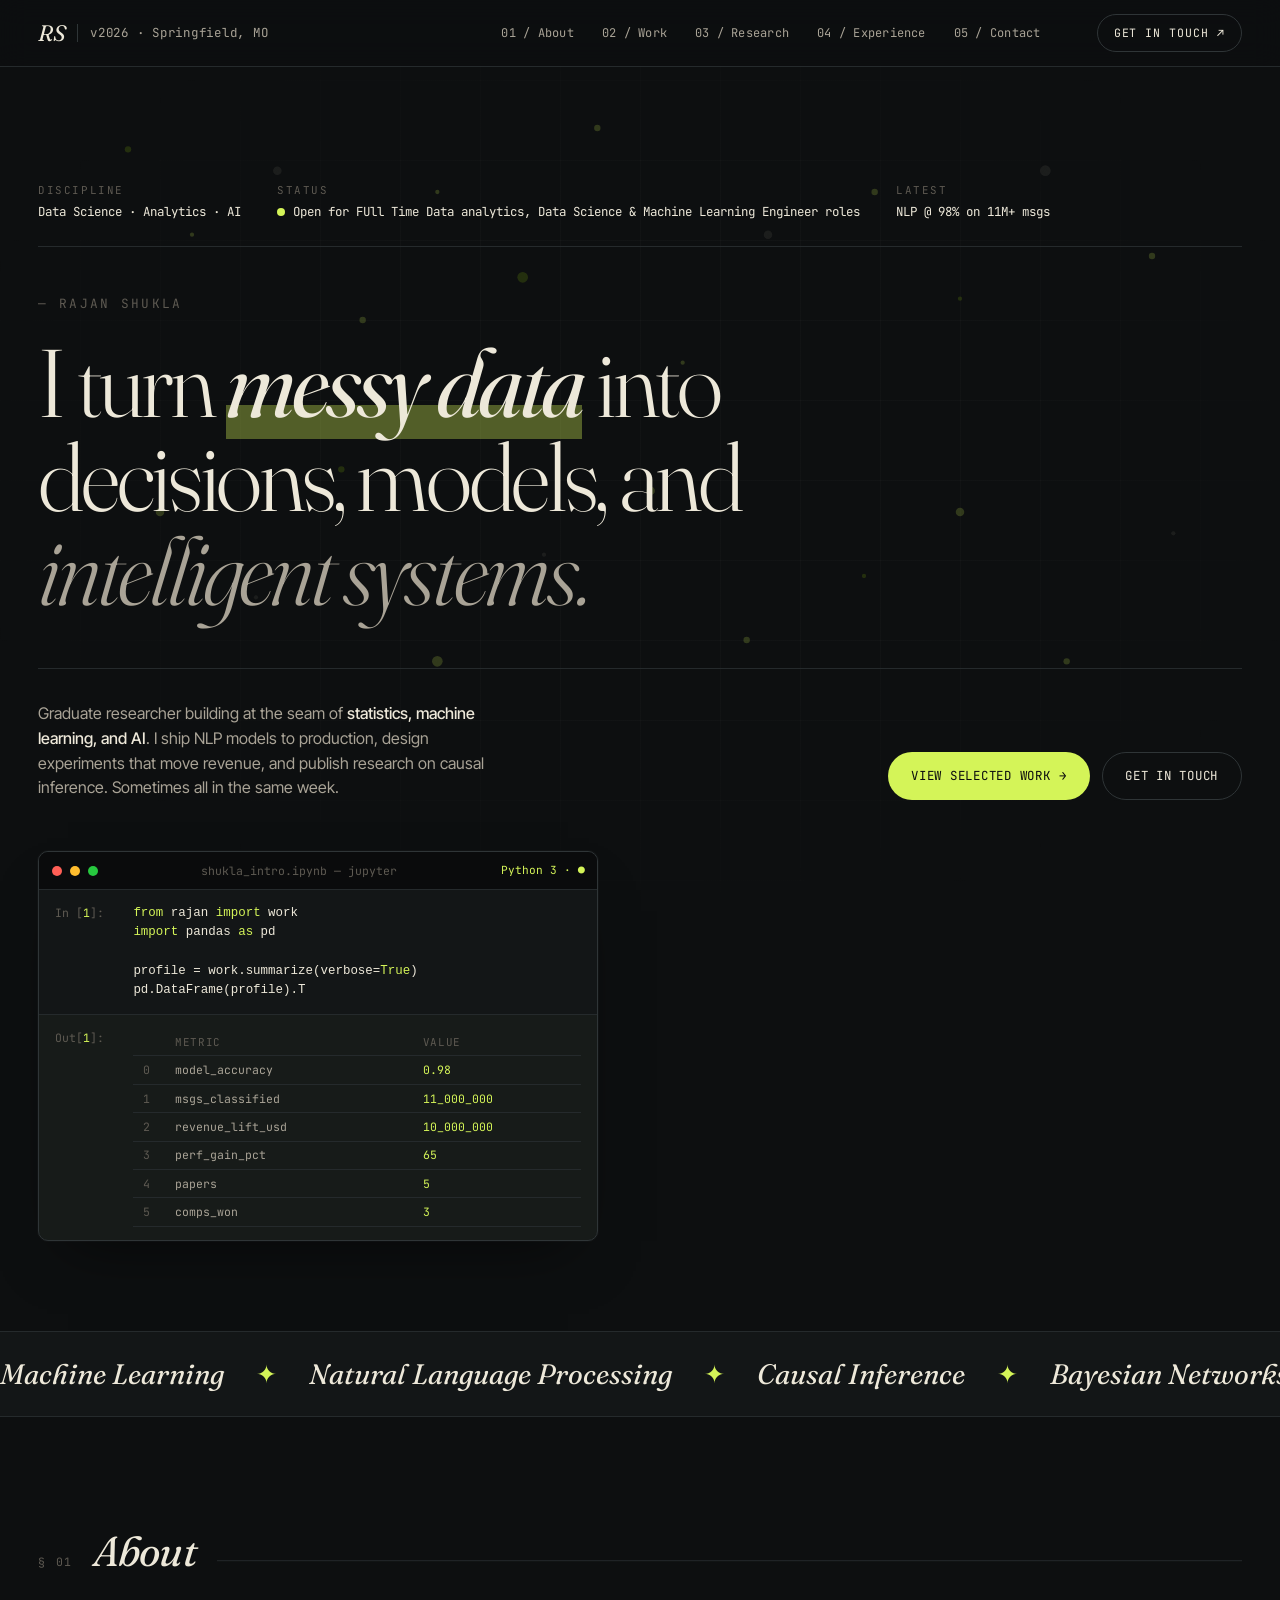
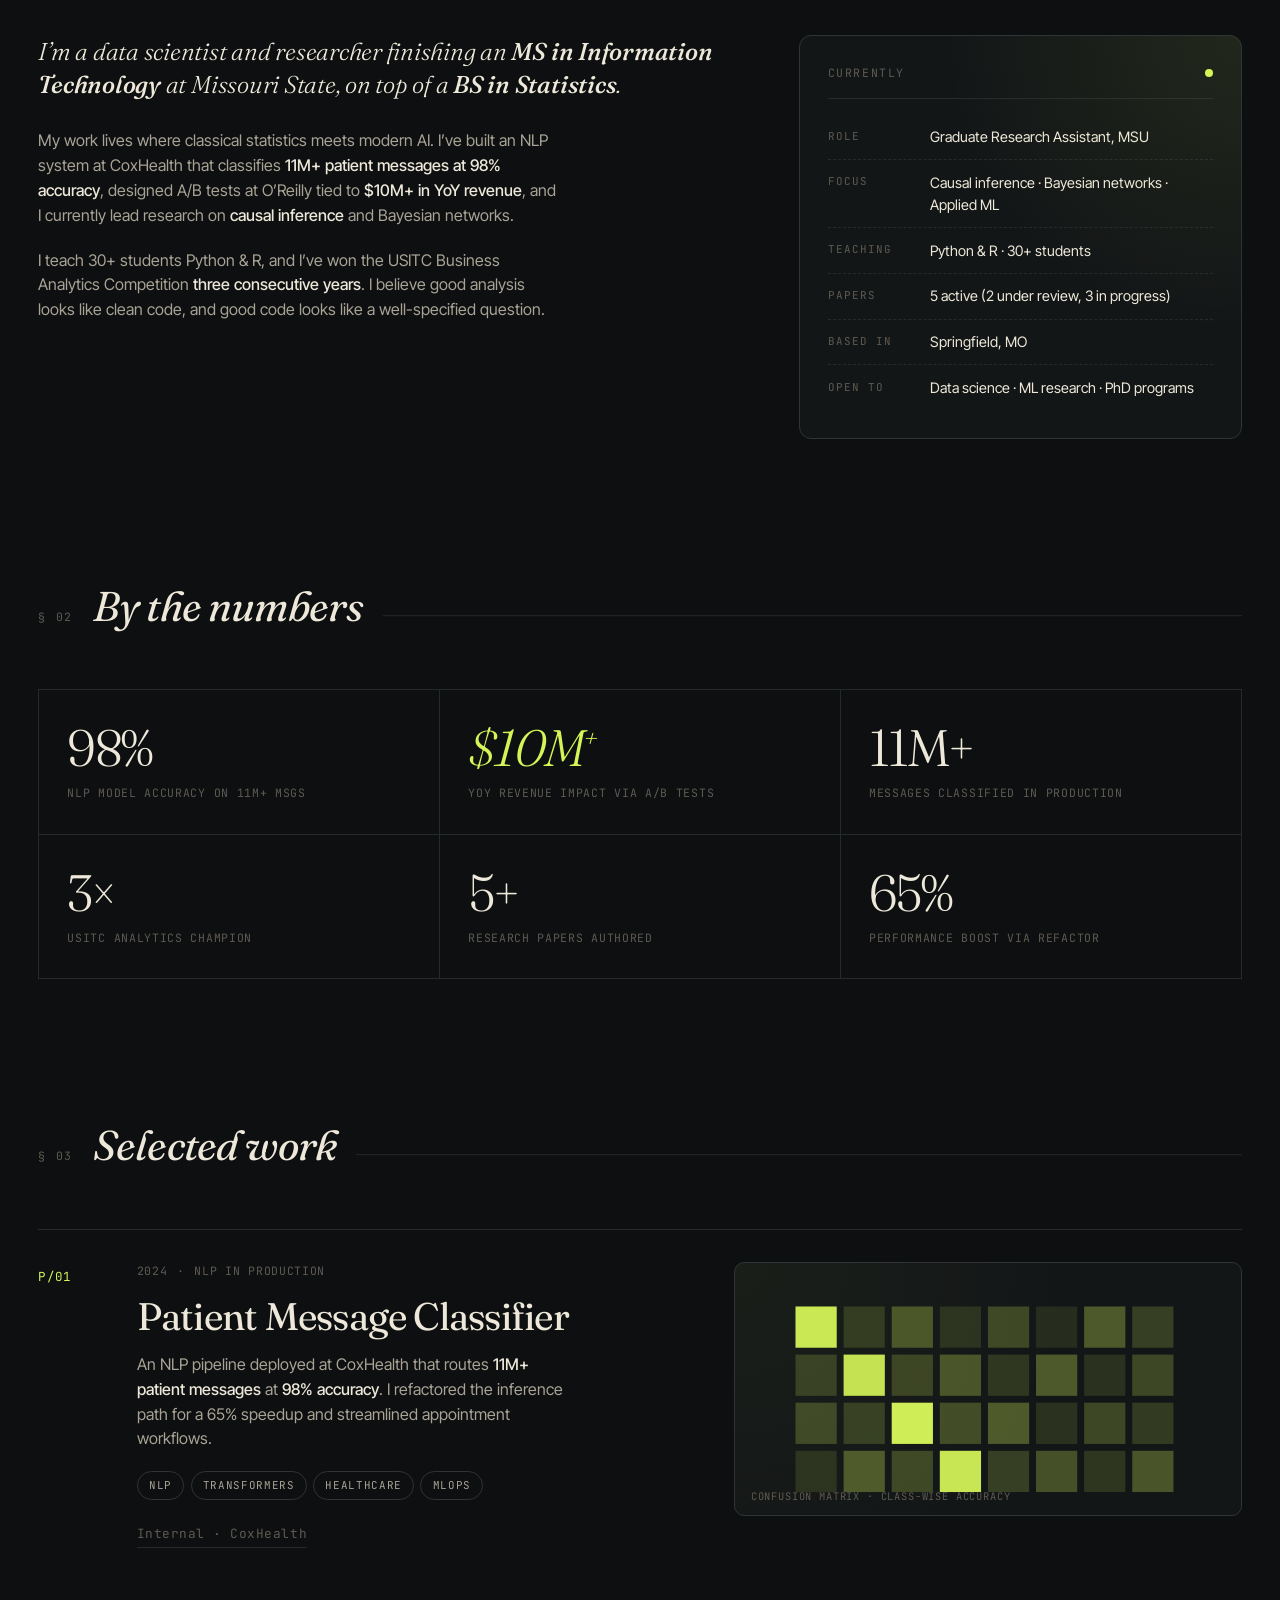
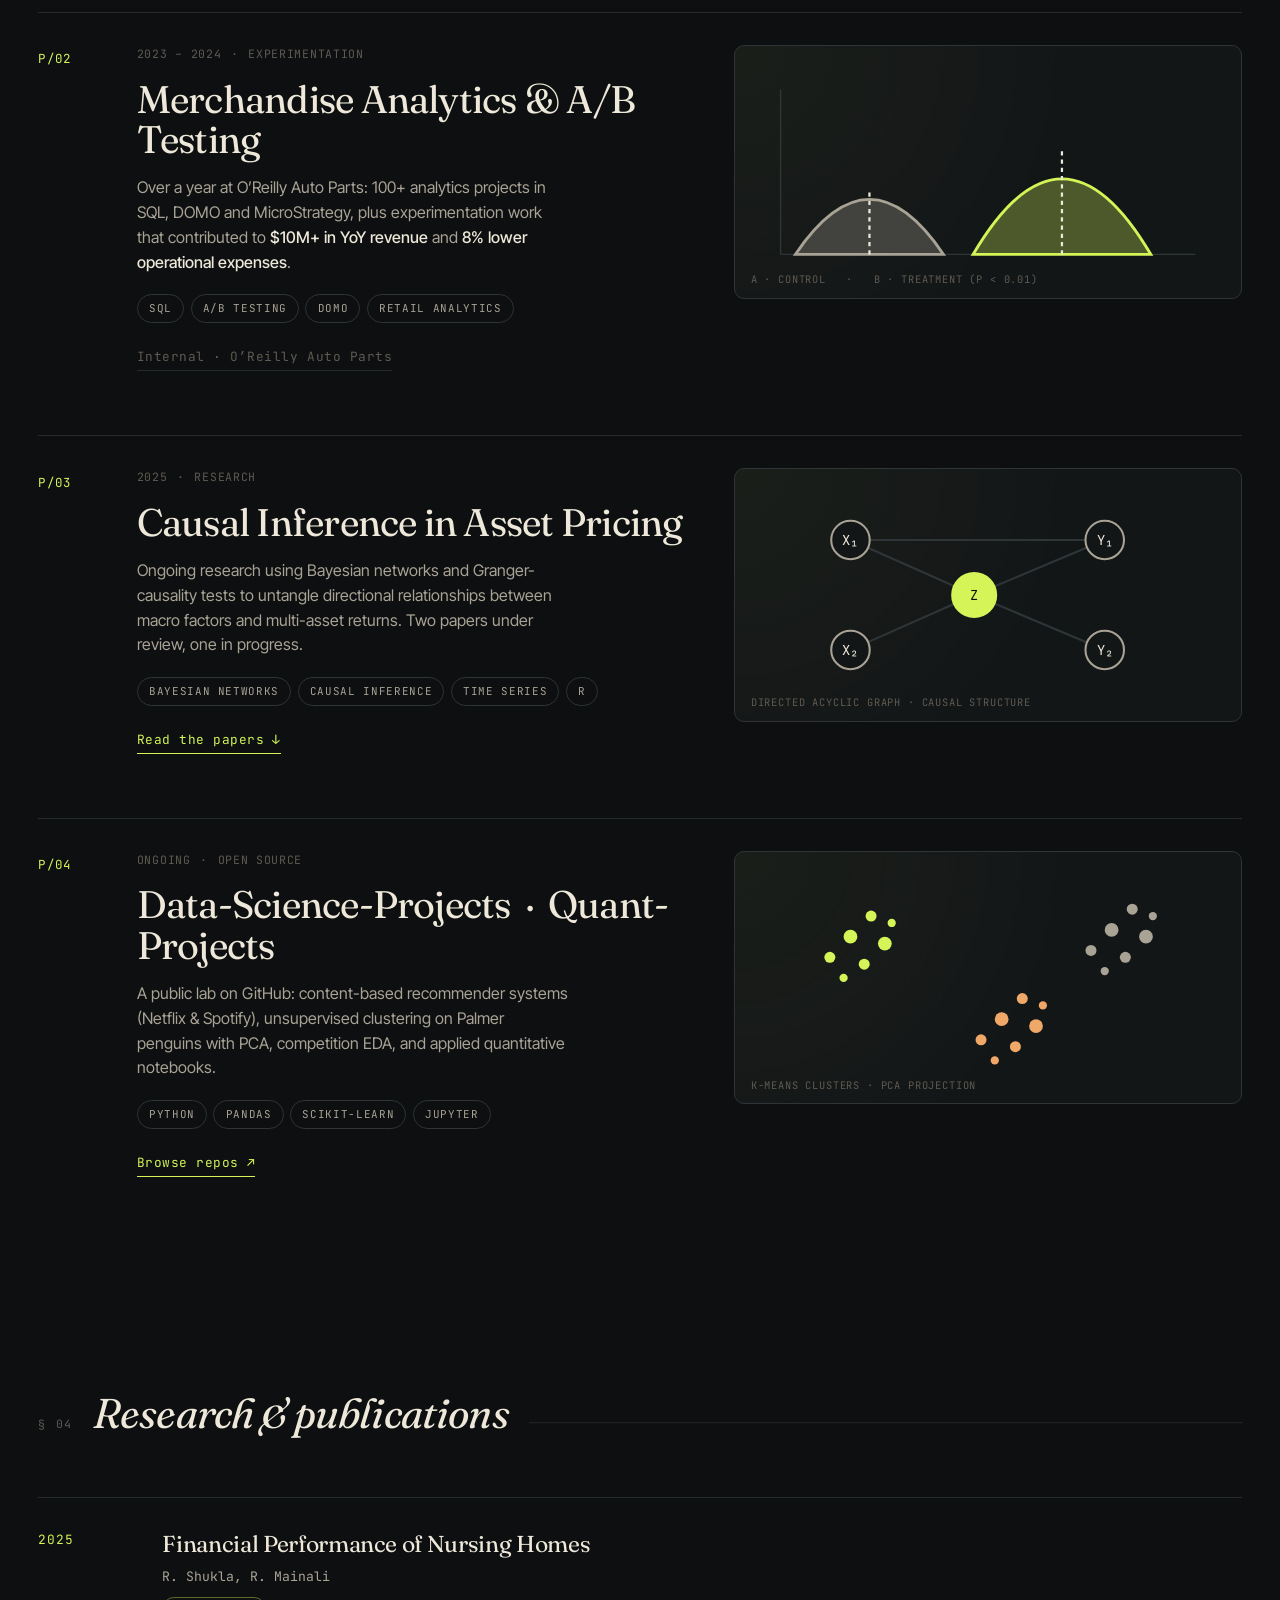
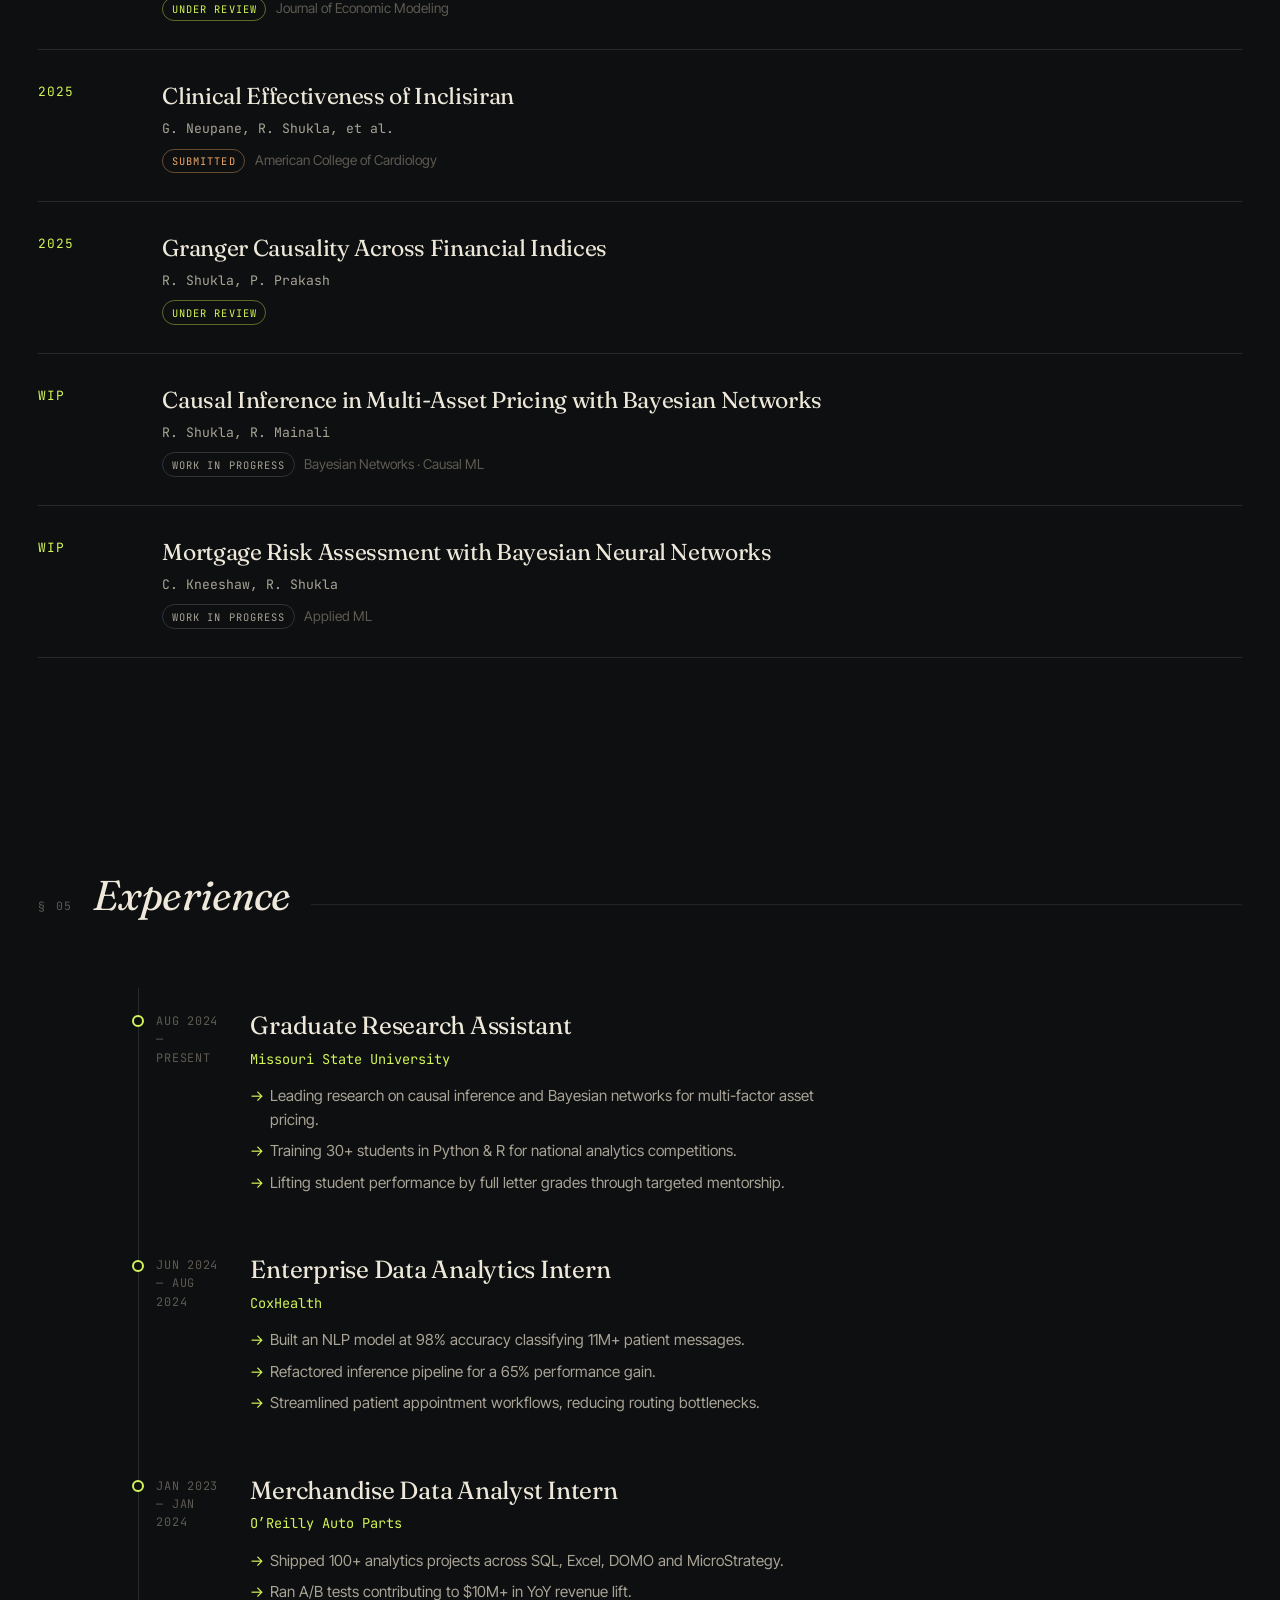
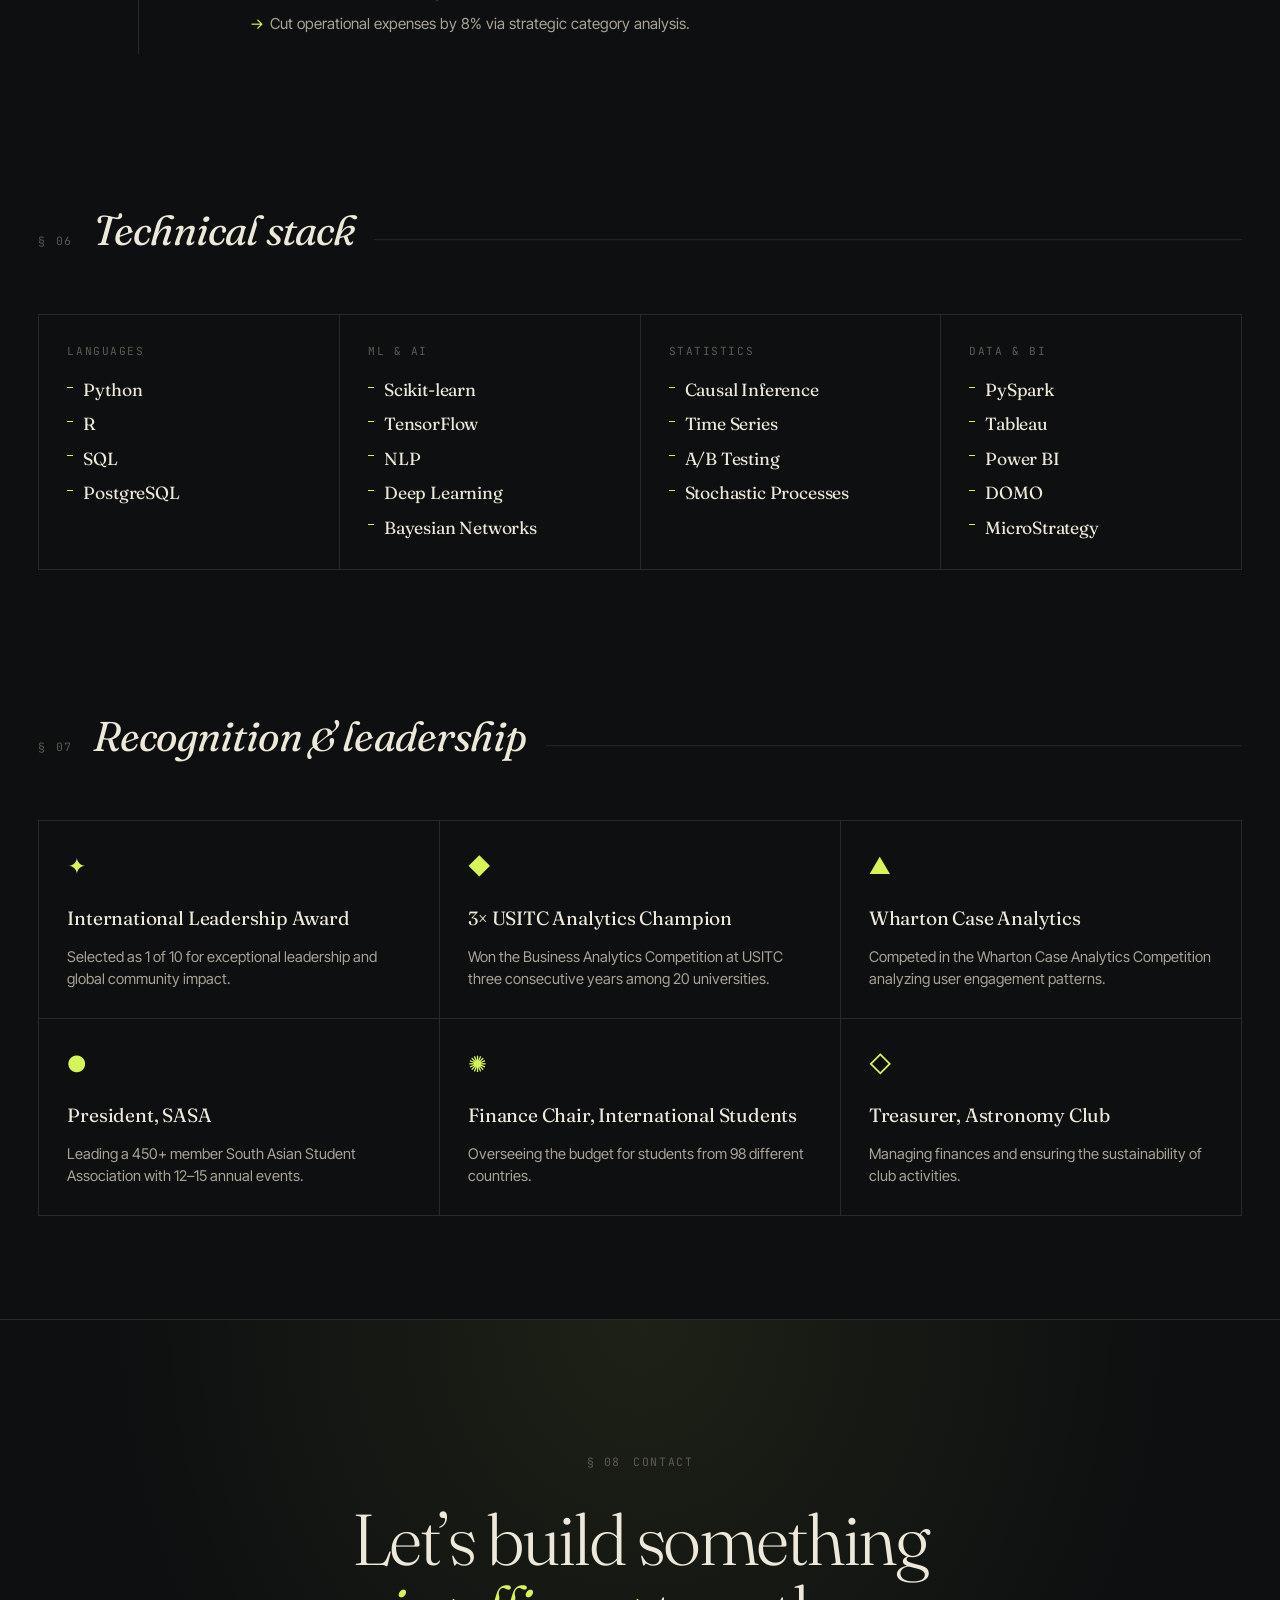
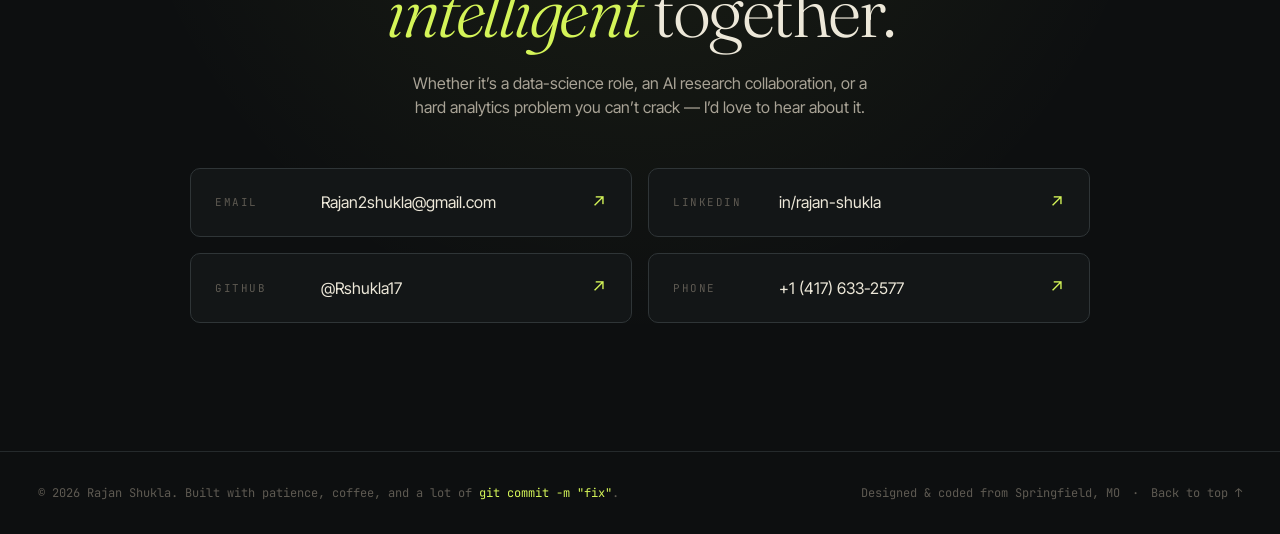
==== commit e92ed308: "Update index.html" ====
--- a/index.html
+++ b/index.html
@@ -68,7 +68,7 @@
     </div>
     <div class="meta-block">
       <span class="meta-label">STATUS</span>
-      <span class="meta-value"><span class="dot"></span> Open to research &amp; roles</span>
+      <span class="meta-value"><span class="dot"></span> Open for FUll Time Data analytics, Data Science &amp; Machine Learning Engineer roles</span>
     </div>
     <div class="meta-block">
       <span class="meta-label">LATEST</span>
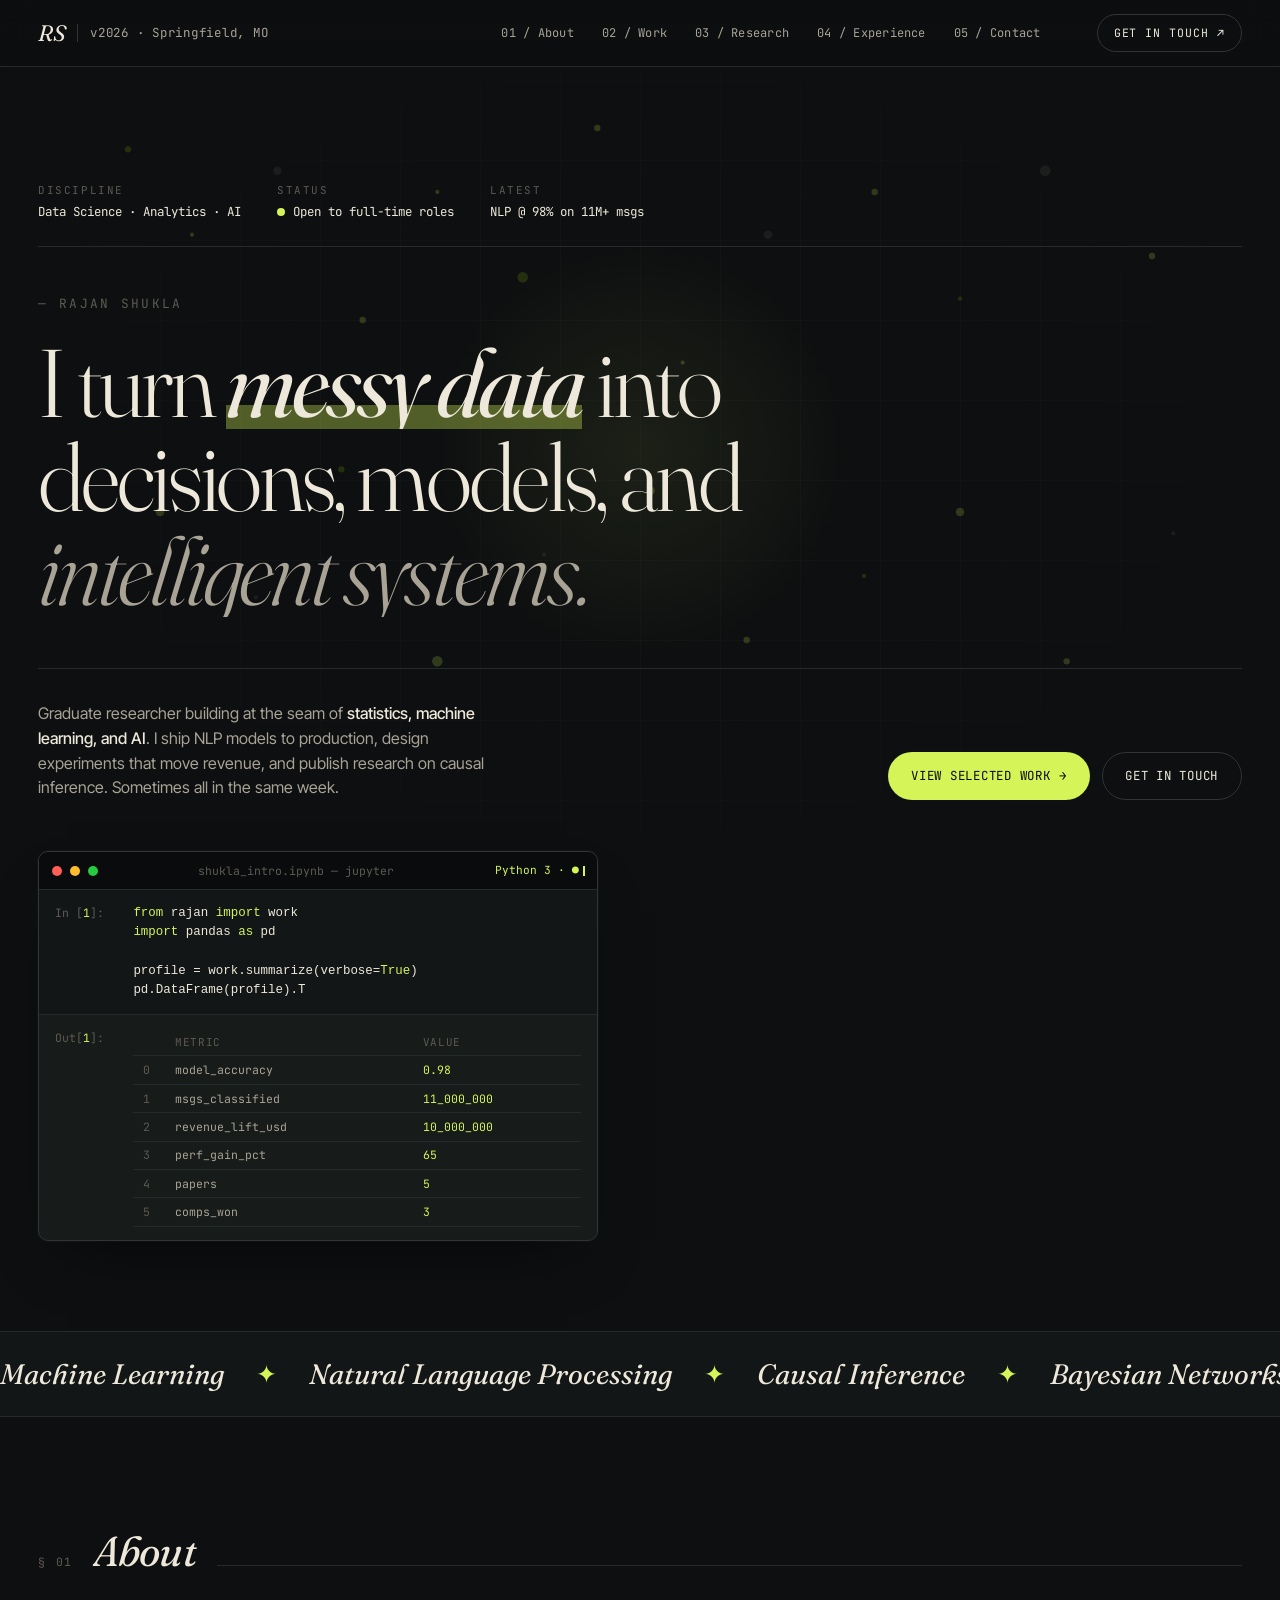
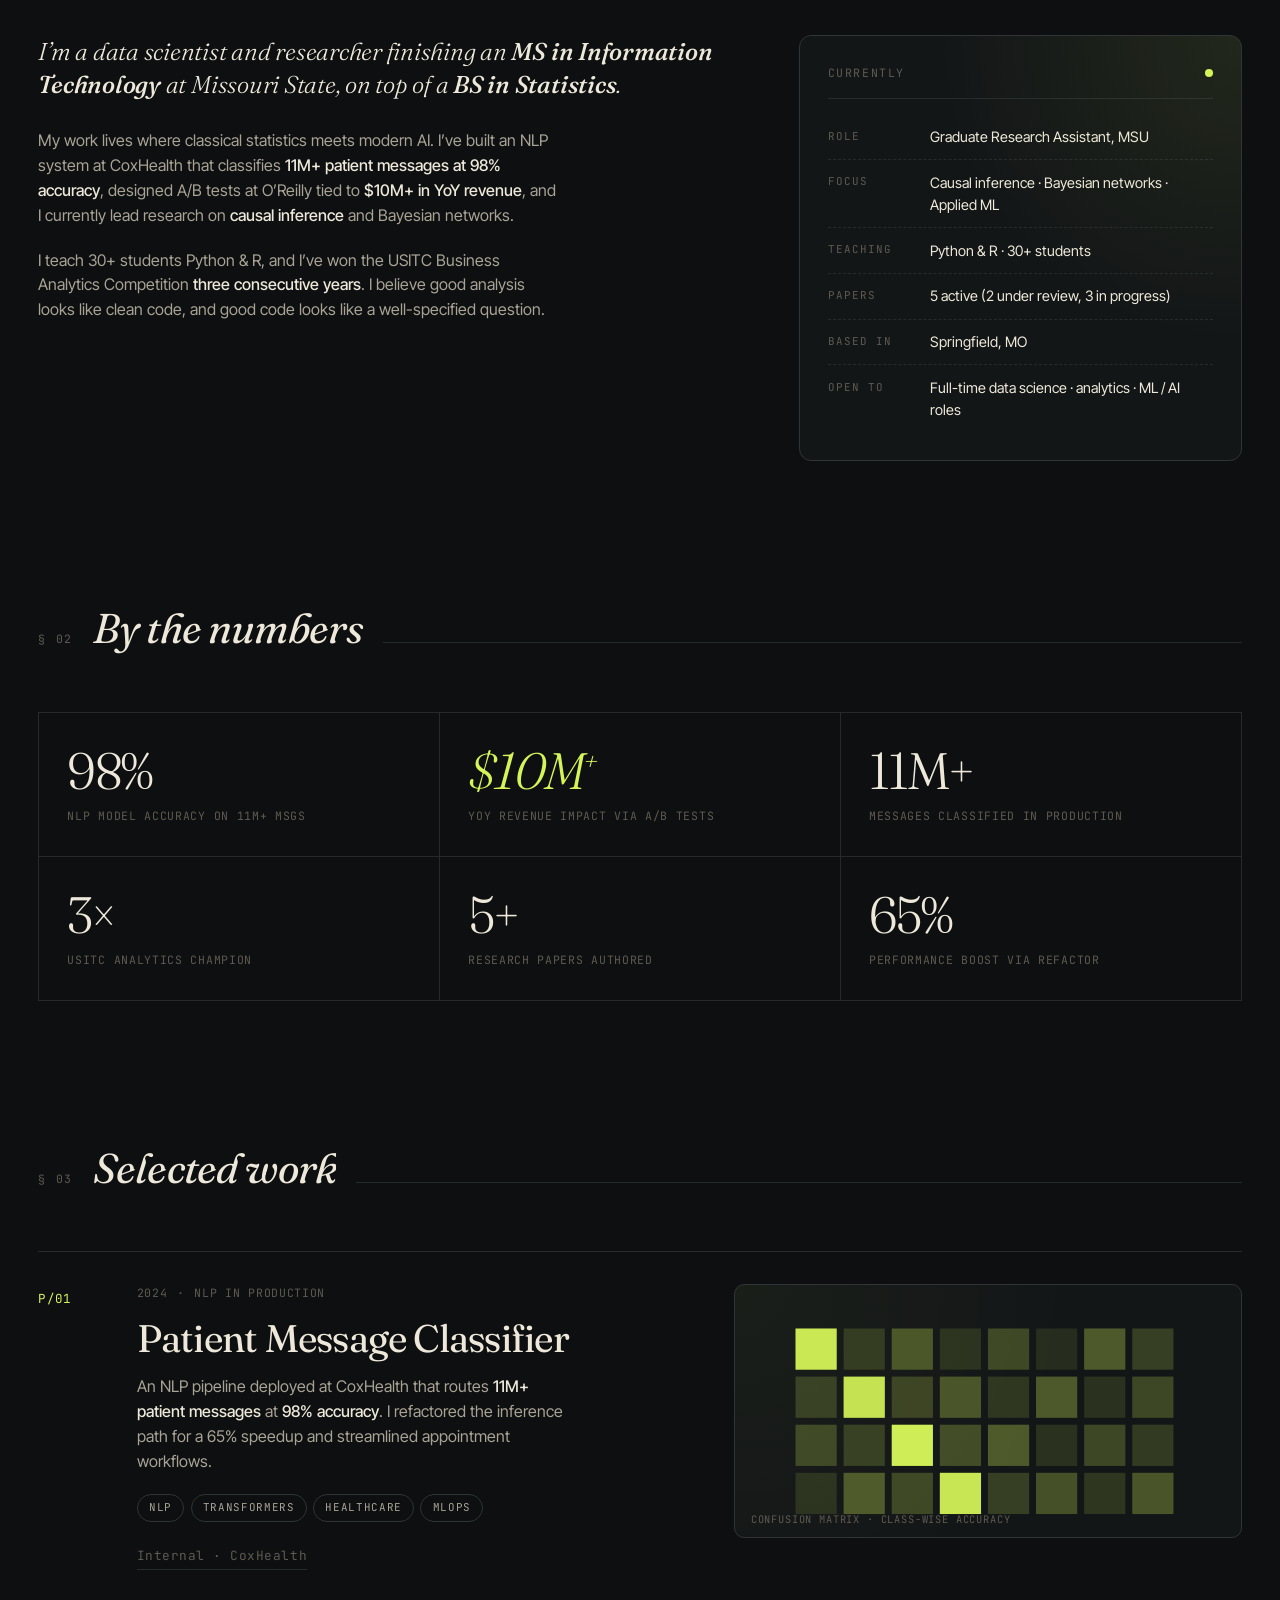
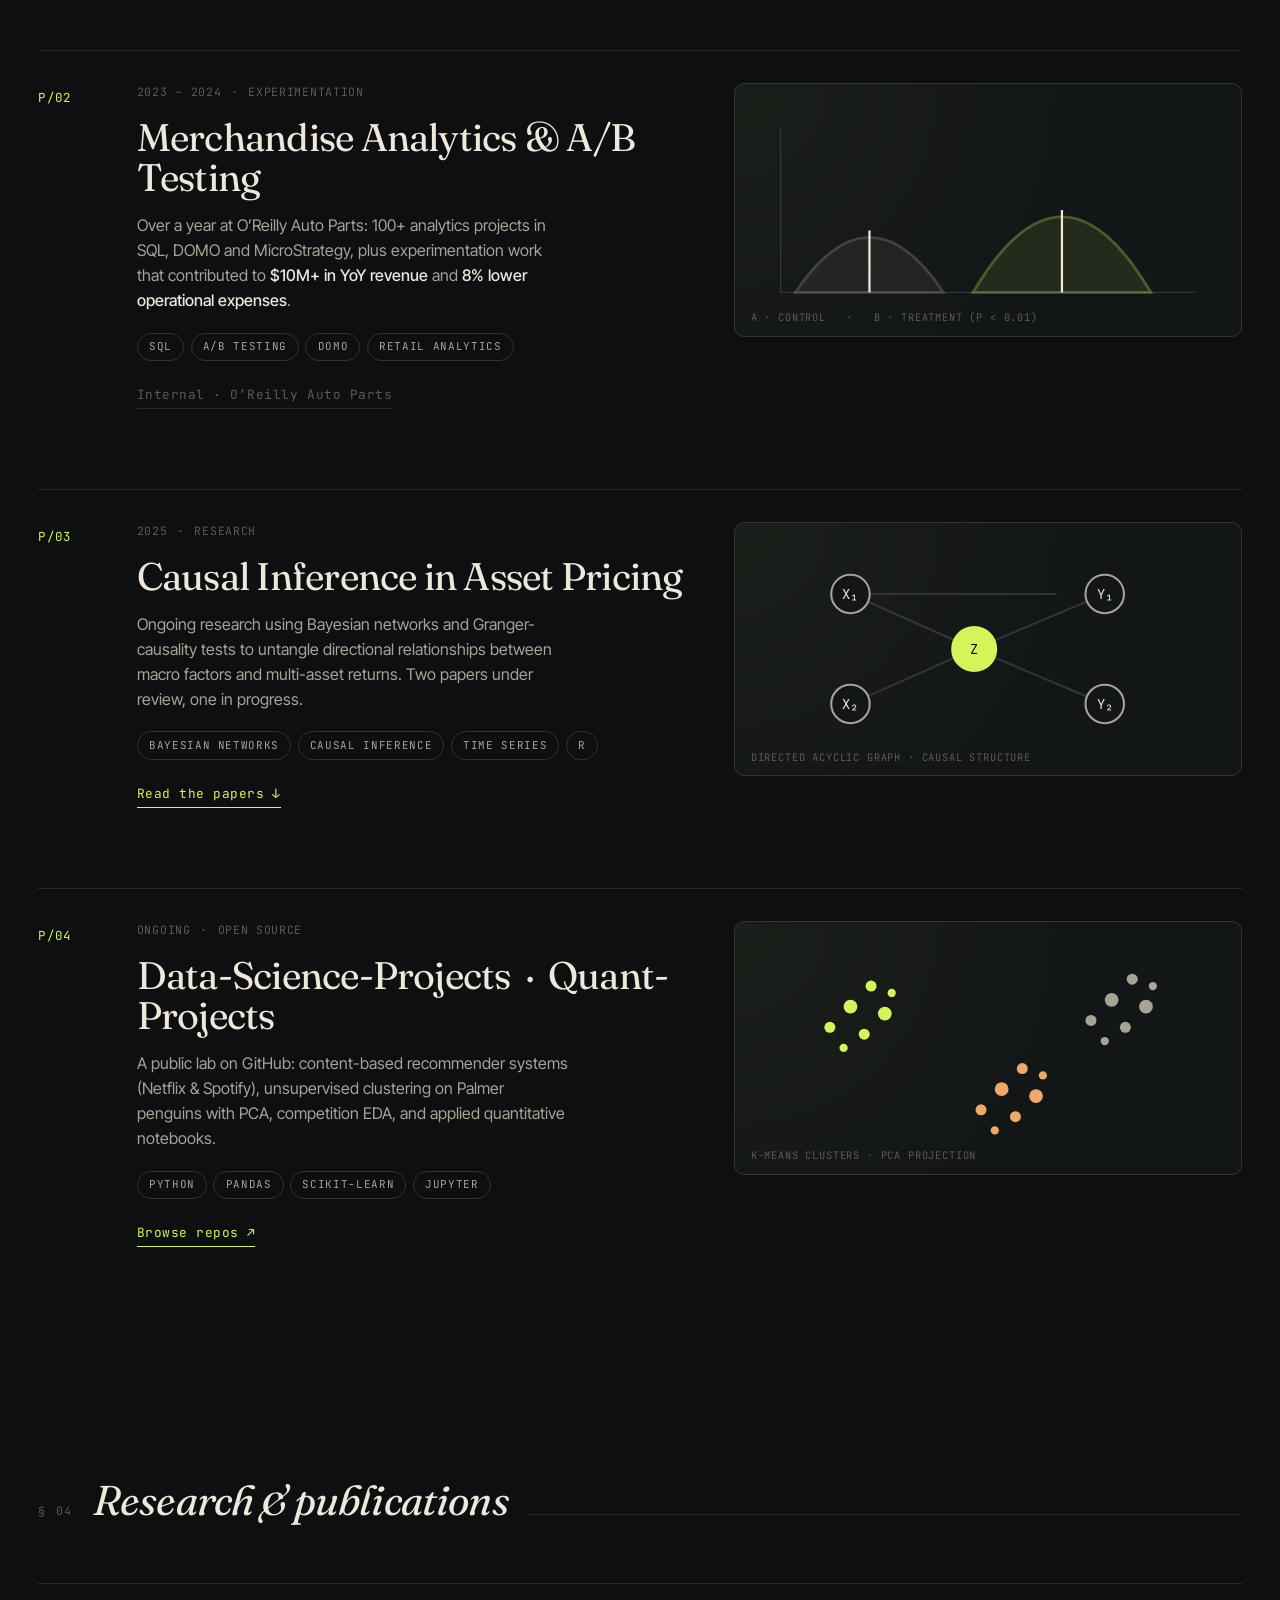
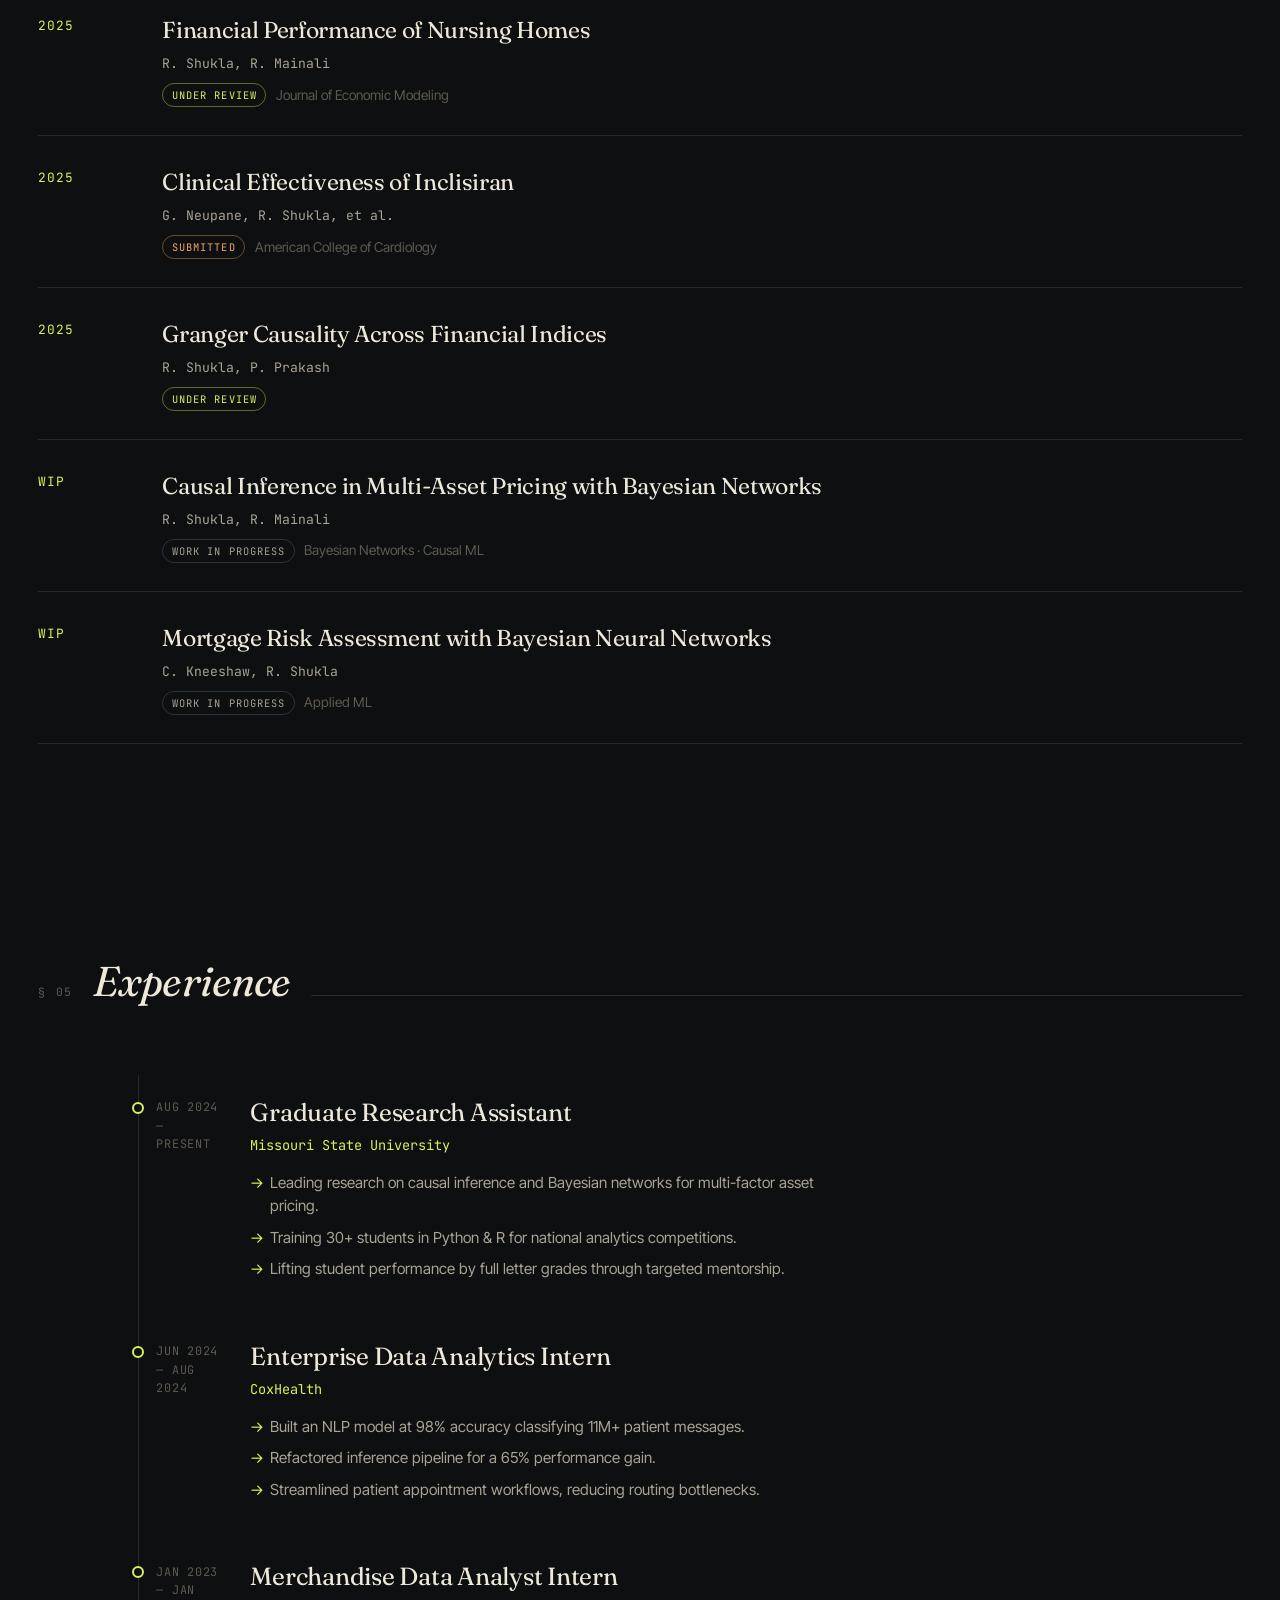
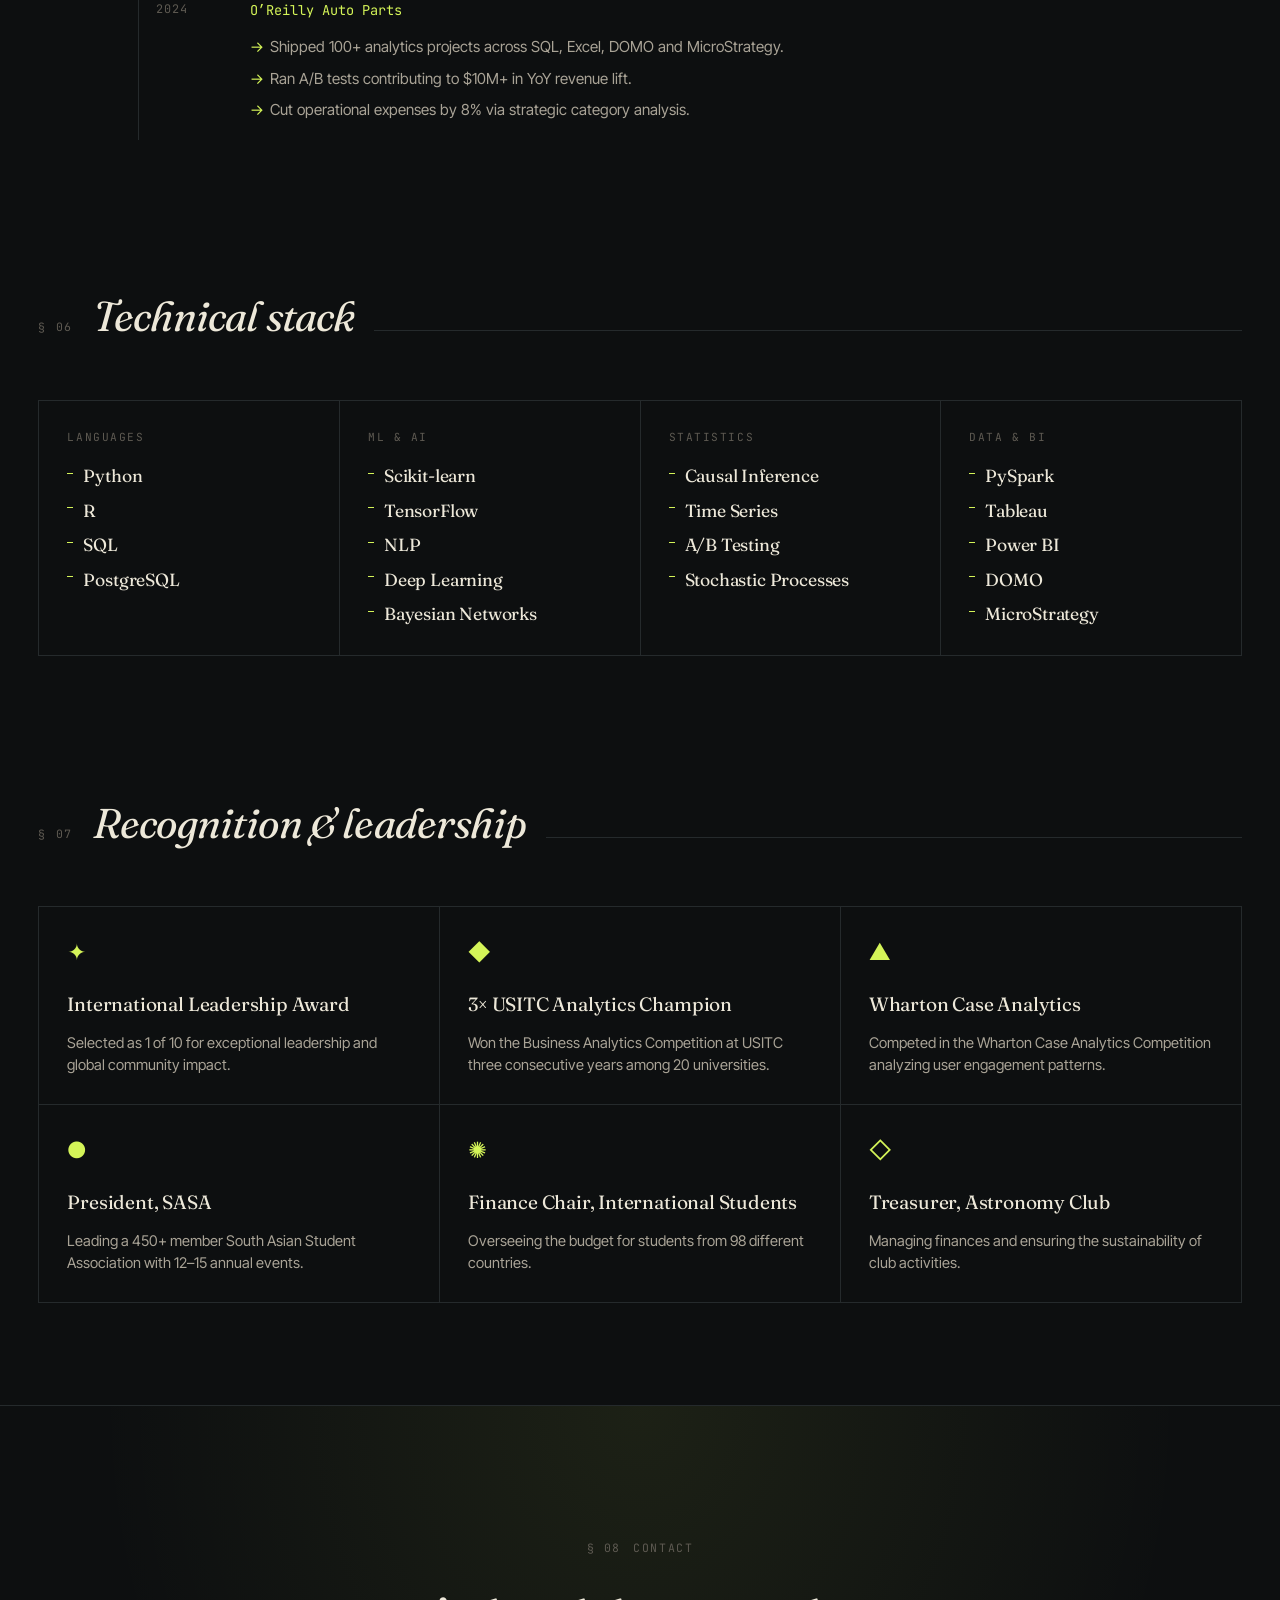
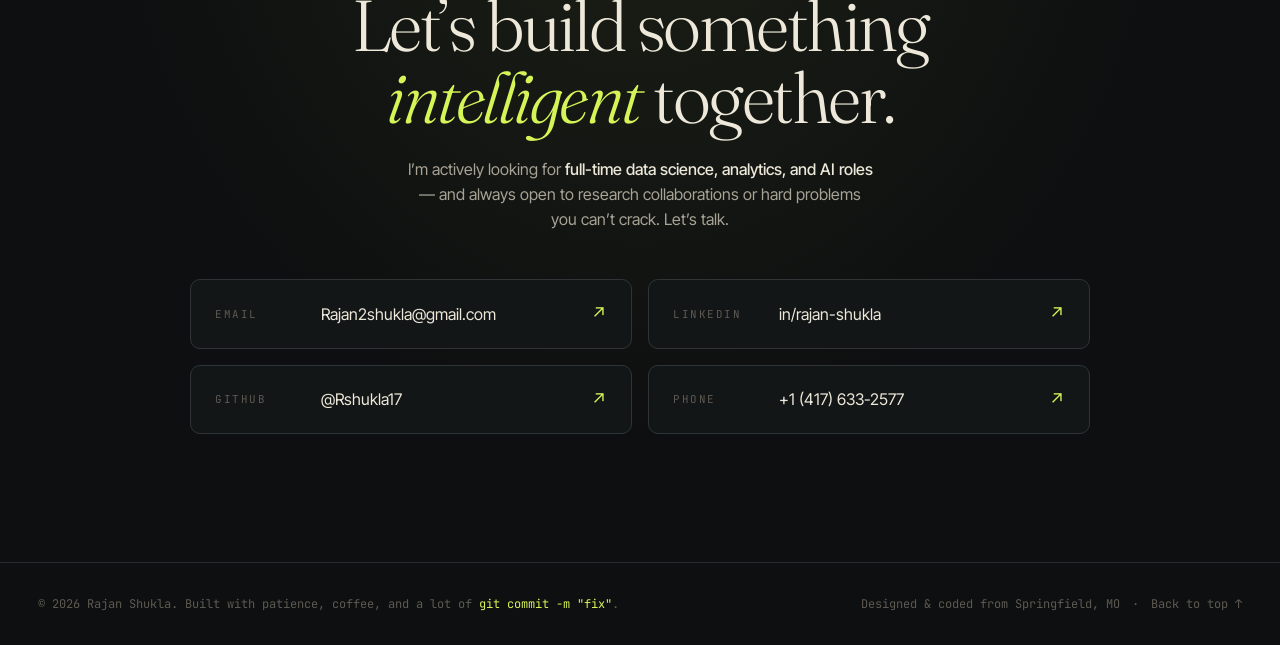
==== commit aaf8474d: "Update" ====
--- a/index.html
+++ b/index.html
@@ -16,6 +16,7 @@
 <body>
 
 <!-- ===== BACKGROUND LAYERS ===== -->
+<div class="cursor-glow" aria-hidden="true"></div>
 <div class="grain" aria-hidden="true"></div>
 <div class="grid-overlay" aria-hidden="true"></div>
 <div class="scatter-bg" aria-hidden="true">
@@ -68,7 +69,7 @@
     </div>
     <div class="meta-block">
       <span class="meta-label">STATUS</span>
-      <span class="meta-value"><span class="dot"></span> Open for FUll Time Data analytics, Data Science &amp; Machine Learning Engineer roles</span>
+      <span class="meta-value"><span class="dot"></span> Open to full-time roles</span>
     </div>
     <div class="meta-block">
       <span class="meta-label">LATEST</span>
@@ -77,16 +78,10 @@
   </div>
 
   <h1 class="hero__title">
-    <span class="hero__kicker">— Rajan Shukla</span>
-    <span class="hero__line">
-      I turn <em>messy&nbsp;data</em> into
-    </span>
-    <span class="hero__line">
-      decisions, models, and
-    </span>
-    <span class="hero__line hero__line--accent">
-      intelligent&nbsp;systems.
-    </span>
+    <span class="hero__kicker"><span>— Rajan Shukla</span></span>
+    <span class="hero__line"><span>I turn <em>messy&nbsp;data</em> into</span></span>
+    <span class="hero__line"><span>decisions, models, and</span></span>
+    <span class="hero__line hero__line--accent"><span>intelligent&nbsp;systems.</span></span>
   </h1>
 
   <div class="hero__tail">
@@ -225,7 +220,7 @@
         </li>
         <li>
           <span class="k">Open to</span>
-          <span class="v">Data science · ML research · PhD programs</span>
+          <span class="v">Full-time data science · analytics · ML / AI roles</span>
         </li>
       </ul>
     </aside>
@@ -678,8 +673,9 @@
     </h2>
 
     <p class="contact__lede">
-      Whether it&rsquo;s a data-science role, an AI research collaboration, or
-      a hard analytics problem you can&rsquo;t crack &mdash; I&rsquo;d love to hear about it.
+      I&rsquo;m actively looking for <strong>full-time data science, analytics, and AI roles</strong>
+      &mdash; and always open to research collaborations or hard problems you
+      can&rsquo;t crack. Let&rsquo;s talk.
     </p>
 
     <div class="contact__grid">
@@ -688,7 +684,7 @@
         <span class="contact__v">Rajan2shukla@gmail.com</span>
         <span class="contact__arr">↗</span>
       </a>
-      <a class="contact__card" href="https://www.linkedin.com/in/rshukla17/" target="_blank" rel="noopener">
+      <a class="contact__card" href="https://www.linkedin.com/in/rajan-shukla/" target="_blank" rel="noopener">
         <span class="contact__k">LINKEDIN</span>
         <span class="contact__v">in/rajan-shukla</span>
         <span class="contact__arr">↗</span>
--- a/styles.css
+++ b/styles.css
@@ -1062,6 +1062,7 @@
   max-width: 52ch;
   margin: 0 auto 3rem;
 }
+.contact__lede strong { color: var(--ink); font-weight: 500; }
 
 .contact__grid {
   display: grid;
@@ -1170,3 +1171,440 @@
   opacity: 1;
   transform: translateY(0);
 }
+
+/* ============================================================
+   V2 — MOTION ENHANCEMENTS
+   ============================================================ */
+
+/* Cursor glow */
+.cursor-glow {
+  position: fixed;
+  top: 0; left: 0;
+  width: 500px; height: 500px;
+  border-radius: 50%;
+  background: radial-gradient(circle, rgba(212, 244, 88, .08) 0%, transparent 60%);
+  pointer-events: none;
+  z-index: 1;
+  transform: translate(-50%, -50%);
+  transition: opacity .4s ease;
+  mix-blend-mode: screen;
+  will-change: transform;
+}
+@media (hover: none) { .cursor-glow { display: none; } }
+
+/* Hero line-by-line reveal (overrides earlier simple reveal for hero) */
+.hero .hero__line,
+.hero .hero__kicker {
+  display: block;
+  overflow: hidden;
+}
+.hero .hero__line > span,
+.hero .hero__kicker > span {
+  display: inline-block;
+  transform: translateY(110%);
+  opacity: 0;
+  animation: line-rise 1.1s cubic-bezier(.2, .9, .2, 1) forwards;
+}
+.hero .hero__kicker > span            { animation-delay: .05s; }
+.hero .hero__line:nth-child(2) > span { animation-delay: .25s; }
+.hero .hero__line:nth-child(3) > span { animation-delay: .35s; }
+.hero .hero__line:nth-child(4) > span { animation-delay: .45s; }
+
+@keyframes line-rise {
+  to { transform: translateY(0); opacity: 1; }
+}
+
+/* Hero meta fade in */
+.hero__meta,
+.hero__tail,
+.nb {
+  opacity: 0;
+  animation: hero-fade 1s cubic-bezier(.2, .9, .2, 1) forwards;
+}
+.hero__meta { animation-delay: .15s; }
+.hero__tail { animation-delay: .7s; }
+.nb         { animation-delay: .9s; transform: translateY(30px); }
+@keyframes hero-fade {
+  to { opacity: 1; transform: translateY(0); }
+}
+
+/* Topbar slide down */
+.topbar {
+  transform: translateY(-100%);
+  animation: slide-down .8s cubic-bezier(.2, .9, .2, 1) forwards;
+  animation-delay: .2s;
+}
+@keyframes slide-down { to { transform: translateY(0); } }
+
+/* Accent underline on hero "future" — animate in */
+.hero__line em::after {
+  transform: scaleX(0);
+  transform-origin: left;
+  animation: under-line 1.2s cubic-bezier(.2, .9, .2, 1) forwards;
+  animation-delay: 1.1s;
+}
+@keyframes under-line { to { transform: scaleX(1); } }
+
+/* Word-level reveal for section titles */
+.section__title {
+  clip-path: inset(0 100% 0 0);
+  transition: clip-path 1.2s cubic-bezier(.2, .9, .2, 1);
+}
+.section.is-in .section__title {
+  clip-path: inset(0 0 0 0);
+}
+.section__rule {
+  transform: scaleX(0);
+  transform-origin: left;
+  transition: transform 1.4s cubic-bezier(.2, .9, .2, 1) .2s;
+}
+.section.is-in .section__rule { transform: scaleX(1); }
+
+/* Stagger reveals for grids */
+.metric, .stack__group, .award, .paper, .tl, .contact__card {
+  opacity: 0;
+  transform: translateY(30px);
+  transition: opacity .9s cubic-bezier(.2, .9, .2, 1), transform .9s cubic-bezier(.2, .9, .2, 1);
+}
+.is-in .metric,
+.is-in .stack__group,
+.is-in .award,
+.is-in .paper,
+.is-in .tl,
+.is-in .contact__card {
+  opacity: 1;
+  transform: translateY(0);
+}
+.is-in .metric:nth-child(1), .is-in .stack__group:nth-child(1), .is-in .award:nth-child(1), .is-in .paper:nth-child(1), .is-in .tl:nth-child(1), .is-in .contact__card:nth-child(1) { transition-delay: .05s; }
+.is-in .metric:nth-child(2), .is-in .stack__group:nth-child(2), .is-in .award:nth-child(2), .is-in .paper:nth-child(2), .is-in .tl:nth-child(2), .is-in .contact__card:nth-child(2) { transition-delay: .15s; }
+.is-in .metric:nth-child(3), .is-in .stack__group:nth-child(3), .is-in .award:nth-child(3), .is-in .paper:nth-child(3), .is-in .tl:nth-child(3), .is-in .contact__card:nth-child(3) { transition-delay: .25s; }
+.is-in .metric:nth-child(4), .is-in .stack__group:nth-child(4), .is-in .award:nth-child(4), .is-in .paper:nth-child(4), .is-in .contact__card:nth-child(4) { transition-delay: .35s; }
+.is-in .metric:nth-child(5), .is-in .award:nth-child(5), .is-in .paper:nth-child(5) { transition-delay: .45s; }
+.is-in .metric:nth-child(6), .is-in .award:nth-child(6) { transition-delay: .55s; }
+
+/* Project reveal with side slide */
+.project {
+  opacity: 0;
+  transform: translateX(-40px);
+  transition: opacity 1s cubic-bezier(.2, .9, .2, 1), transform 1s cubic-bezier(.2, .9, .2, 1);
+}
+.project--reverse { transform: translateX(40px); }
+.project.is-in { opacity: 1; transform: translateX(0); }
+
+/* Project hover — tilt + accent line */
+.project {
+  position: relative;
+  padding-bottom: 1rem;
+  transition-property: opacity, transform, padding, background;
+  cursor: default;
+}
+.project::after {
+  content: '';
+  position: absolute;
+  left: 0; right: 0; bottom: 0;
+  height: 2px;
+  background: linear-gradient(to right, var(--accent), transparent);
+  transform: scaleX(0);
+  transform-origin: left;
+  transition: transform .5s cubic-bezier(.2, .9, .2, 1);
+}
+.project:hover::after { transform: scaleX(1); }
+
+.project__title {
+  transition: transform .5s cubic-bezier(.2, .9, .2, 1), color .3s;
+}
+.project:hover .project__title { transform: translateX(4px); color: var(--accent); }
+
+.project__viz {
+  transition: transform .6s cubic-bezier(.2, .9, .2, 1), border-color .4s;
+}
+.project:hover .project__viz {
+  transform: scale(1.02);
+  border-color: var(--accent);
+}
+
+.project__tags li {
+  transition: all .3s;
+}
+.project:hover .project__tags li {
+  border-color: var(--accent);
+  color: var(--ink);
+}
+
+/* Animate SVG viz elements on scroll-in */
+
+/* Confusion matrix cells pop in */
+.project__viz--conf .heat rect {
+  opacity: 0;
+  transform-origin: center;
+  transform: scale(.3);
+  transition: opacity .5s, transform .5s cubic-bezier(.2, .9, .2, 1);
+}
+.project.is-in .project__viz--conf .heat rect { transform: scale(1); }
+.project.is-in .project__viz--conf .heat rect:nth-child(1) { transition-delay: .3s; opacity: .95; }
+.project.is-in .project__viz--conf .heat rect:nth-child(2) { transition-delay: .32s; opacity: .15; }
+.project.is-in .project__viz--conf .heat rect:nth-child(3) { transition-delay: .34s; opacity: .28; }
+.project.is-in .project__viz--conf .heat rect:nth-child(4) { transition-delay: .36s; opacity: .12; }
+.project.is-in .project__viz--conf .heat rect:nth-child(5) { transition-delay: .38s; opacity: .22; }
+.project.is-in .project__viz--conf .heat rect:nth-child(6) { transition-delay: .40s; opacity: .10; }
+.project.is-in .project__viz--conf .heat rect:nth-child(7) { transition-delay: .42s; opacity: .30; }
+.project.is-in .project__viz--conf .heat rect:nth-child(8) { transition-delay: .44s; opacity: .18; }
+.project.is-in .project__viz--conf .heat rect:nth-child(9) { transition-delay: .36s; opacity: .18; }
+.project.is-in .project__viz--conf .heat rect:nth-child(10) { transition-delay: .38s; opacity: .92; }
+.project.is-in .project__viz--conf .heat rect:nth-child(11) { transition-delay: .40s; opacity: .20; }
+.project.is-in .project__viz--conf .heat rect:nth-child(12) { transition-delay: .42s; opacity: .28; }
+.project.is-in .project__viz--conf .heat rect:nth-child(13) { transition-delay: .44s; opacity: .14; }
+.project.is-in .project__viz--conf .heat rect:nth-child(14) { transition-delay: .46s; opacity: .30; }
+.project.is-in .project__viz--conf .heat rect:nth-child(15) { transition-delay: .48s; opacity: .12; }
+.project.is-in .project__viz--conf .heat rect:nth-child(16) { transition-delay: .50s; opacity: .22; }
+.project.is-in .project__viz--conf .heat rect:nth-child(17) { transition-delay: .42s; opacity: .22; }
+.project.is-in .project__viz--conf .heat rect:nth-child(18) { transition-delay: .44s; opacity: .18; }
+.project.is-in .project__viz--conf .heat rect:nth-child(19) { transition-delay: .46s; opacity: .97; }
+.project.is-in .project__viz--conf .heat rect:nth-child(20) { transition-delay: .48s; opacity: .24; }
+.project.is-in .project__viz--conf .heat rect:nth-child(21) { transition-delay: .50s; opacity: .30; }
+.project.is-in .project__viz--conf .heat rect:nth-child(22) { transition-delay: .52s; opacity: .12; }
+.project.is-in .project__viz--conf .heat rect:nth-child(23) { transition-delay: .54s; opacity: .22; }
+.project.is-in .project__viz--conf .heat rect:nth-child(24) { transition-delay: .56s; opacity: .16; }
+.project.is-in .project__viz--conf .heat rect:nth-child(25) { transition-delay: .48s; opacity: .12; }
+.project.is-in .project__viz--conf .heat rect:nth-child(26) { transition-delay: .50s; opacity: .30; }
+.project.is-in .project__viz--conf .heat rect:nth-child(27) { transition-delay: .52s; opacity: .22; }
+.project.is-in .project__viz--conf .heat rect:nth-child(28) { transition-delay: .54s; opacity: .94; }
+.project.is-in .project__viz--conf .heat rect:nth-child(29) { transition-delay: .56s; opacity: .18; }
+.project.is-in .project__viz--conf .heat rect:nth-child(30) { transition-delay: .58s; opacity: .26; }
+.project.is-in .project__viz--conf .heat rect:nth-child(31) { transition-delay: .60s; opacity: .14; }
+.project.is-in .project__viz--conf .heat rect:nth-child(32) { transition-delay: .62s; opacity: .28; }
+
+/* A/B distributions — draw in */
+.project__viz--ab .dist {
+  opacity: 0;
+  transform: translateY(20px);
+  transition: opacity .8s, transform .8s cubic-bezier(.2, .9, .2, 1);
+}
+.project.is-in .project__viz--ab .dist--a { transition-delay: .3s; opacity: .3; transform: translateY(0); }
+.project.is-in .project__viz--ab .dist--b { transition-delay: .6s; opacity: .3; transform: translateY(0); }
+.project__viz--ab .mean {
+  stroke-dasharray: 60;
+  stroke-dashoffset: 60;
+  transition: stroke-dashoffset 1s cubic-bezier(.2, .9, .2, 1);
+}
+.project.is-in .project__viz--ab .mean { stroke-dashoffset: 0; }
+.project.is-in .project__viz--ab .mean:nth-of-type(2) { transition-delay: 1s; }
+
+/* DAG — nodes pop, edges draw */
+.project__viz--dag .dag-edges line {
+  stroke-dasharray: 150;
+  stroke-dashoffset: 150;
+  transition: stroke-dashoffset 1.2s cubic-bezier(.2, .9, .2, 1);
+}
+.project.is-in .project__viz--dag .dag-edges line { stroke-dashoffset: 0; }
+.project.is-in .project__viz--dag .dag-edges line:nth-child(1) { transition-delay: .3s; }
+.project.is-in .project__viz--dag .dag-edges line:nth-child(2) { transition-delay: .5s; }
+.project.is-in .project__viz--dag .dag-edges line:nth-child(3) { transition-delay: .7s; }
+.project.is-in .project__viz--dag .dag-edges line:nth-child(4) { transition-delay: .9s; }
+.project.is-in .project__viz--dag .dag-edges line:nth-child(5) { transition-delay: 1.1s; }
+.project__viz--dag .dag-nodes circle {
+  opacity: 0;
+  transform-origin: center;
+  transform: scale(0);
+  transition: opacity .5s, transform .5s cubic-bezier(.4, 1.6, .6, 1);
+}
+.project.is-in .project__viz--dag .dag-nodes circle { opacity: 1; transform: scale(1); }
+.project.is-in .project__viz--dag .dag-nodes circle:nth-child(1) { transition-delay: .2s; }
+.project.is-in .project__viz--dag .dag-nodes circle:nth-child(3) { transition-delay: .4s; }
+.project.is-in .project__viz--dag .dag-nodes circle:nth-child(5) { transition-delay: .6s; }
+.project.is-in .project__viz--dag .dag-nodes circle:nth-child(7) { transition-delay: .8s; }
+.project.is-in .project__viz--dag .dag-nodes circle:nth-child(9) { transition-delay: 1s; }
+.project__viz--dag .dag-nodes text {
+  opacity: 0;
+  transition: opacity .4s;
+}
+.project.is-in .project__viz--dag .dag-nodes text { opacity: 1; transition-delay: 1.3s; }
+.project__viz--dag .dag-nodes .hub {
+  animation: dag-pulse 3s ease-in-out infinite;
+  animation-delay: 2s;
+}
+@keyframes dag-pulse {
+  0%, 100% { r: 16; }
+  50%      { r: 18; }
+}
+
+/* Clusters pop in sequentially */
+.project__viz--cluster circle {
+  opacity: 0;
+  transform-origin: center;
+  transform: scale(0);
+  transition: opacity .4s, transform .5s cubic-bezier(.4, 1.6, .6, 1);
+}
+.project.is-in .project__viz--cluster .cluster--a circle { opacity: 1; transform: scale(1); }
+.project.is-in .project__viz--cluster .cluster--b circle { opacity: 1; transform: scale(1); }
+.project.is-in .project__viz--cluster .cluster--c circle { opacity: 1; transform: scale(1); }
+.project.is-in .project__viz--cluster .cluster--a circle:nth-child(1) { transition-delay: .3s; }
+.project.is-in .project__viz--cluster .cluster--a circle:nth-child(2) { transition-delay: .35s; }
+.project.is-in .project__viz--cluster .cluster--a circle:nth-child(3) { transition-delay: .4s; }
+.project.is-in .project__viz--cluster .cluster--a circle:nth-child(4) { transition-delay: .45s; }
+.project.is-in .project__viz--cluster .cluster--a circle:nth-child(5) { transition-delay: .5s; }
+.project.is-in .project__viz--cluster .cluster--a circle:nth-child(6) { transition-delay: .55s; }
+.project.is-in .project__viz--cluster .cluster--a circle:nth-child(7) { transition-delay: .6s; }
+.project.is-in .project__viz--cluster .cluster--b circle:nth-child(1) { transition-delay: .5s; }
+.project.is-in .project__viz--cluster .cluster--b circle:nth-child(2) { transition-delay: .55s; }
+.project.is-in .project__viz--cluster .cluster--b circle:nth-child(3) { transition-delay: .6s; }
+.project.is-in .project__viz--cluster .cluster--b circle:nth-child(4) { transition-delay: .65s; }
+.project.is-in .project__viz--cluster .cluster--b circle:nth-child(5) { transition-delay: .7s; }
+.project.is-in .project__viz--cluster .cluster--b circle:nth-child(6) { transition-delay: .75s; }
+.project.is-in .project__viz--cluster .cluster--b circle:nth-child(7) { transition-delay: .8s; }
+.project.is-in .project__viz--cluster .cluster--c circle:nth-child(1) { transition-delay: .7s; }
+.project.is-in .project__viz--cluster .cluster--c circle:nth-child(2) { transition-delay: .75s; }
+.project.is-in .project__viz--cluster .cluster--c circle:nth-child(3) { transition-delay: .8s; }
+.project.is-in .project__viz--cluster .cluster--c circle:nth-child(4) { transition-delay: .85s; }
+.project.is-in .project__viz--cluster .cluster--c circle:nth-child(5) { transition-delay: .9s; }
+.project.is-in .project__viz--cluster .cluster--c circle:nth-child(6) { transition-delay: .95s; }
+.project.is-in .project__viz--cluster .cluster--c circle:nth-child(7) { transition-delay: 1s; }
+
+/* Metric hover bump */
+.metric {
+  transition: background .3s, transform .4s cubic-bezier(.2, .9, .2, 1);
+}
+.metric:hover {
+  transform: translateY(-4px);
+}
+
+/* Award hover - icon spin */
+.award__ico {
+  transition: transform .6s cubic-bezier(.2, .9, .2, 1);
+  display: inline-block;
+}
+.award:hover .award__ico {
+  transform: rotate(180deg) scale(1.2);
+  color: var(--accent-2);
+}
+
+/* Stack item hover */
+.stack__group li {
+  transition: transform .3s, color .3s;
+}
+.stack__group li:hover {
+  transform: translateX(6px);
+  color: var(--accent);
+}
+.stack__group li:hover::before {
+  width: 14px;
+  background: var(--accent);
+  transition: all .3s;
+}
+.stack__group li::before { transition: all .3s; }
+
+/* Timeline dot pulse */
+.tl__dot {
+  position: relative;
+}
+.tl__dot::after {
+  content: '';
+  position: absolute;
+  inset: -4px;
+  border-radius: 50%;
+  border: 1px solid var(--accent);
+  opacity: 0;
+  animation: tl-ping 2.5s ease-out infinite;
+}
+@keyframes tl-ping {
+  0%   { transform: scale(.8); opacity: .8; }
+  100% { transform: scale(2.2); opacity: 0; }
+}
+
+/* Timeline hover lift */
+.tl {
+  transition: padding-left .4s cubic-bezier(.2, .9, .2, 1);
+}
+.tl:hover { padding-left: 1rem; }
+.tl:hover .tl__role { color: var(--accent); }
+.tl__role { transition: color .3s; }
+
+/* Marquee speeds up on hover */
+.marquee__track {
+  animation-duration: 60s;
+  transition: animation-duration .3s;
+}
+.marquee:hover .marquee__track {
+  animation-duration: 20s;
+}
+
+/* Button shimmer */
+.btn--primary {
+  position: relative;
+  overflow: hidden;
+}
+.btn--primary::before {
+  content: '';
+  position: absolute;
+  inset: 0;
+  background: linear-gradient(120deg, transparent 30%, rgba(255,255,255,.4) 50%, transparent 70%);
+  transform: translateX(-100%);
+}
+.btn--primary:hover::before {
+  animation: shimmer .9s ease;
+}
+@keyframes shimmer {
+  to { transform: translateX(100%); }
+}
+
+/* Scatter bg gentle drift */
+.scatter-bg .pts circle {
+  animation: float 8s ease-in-out infinite;
+}
+.scatter-bg .pts circle:nth-child(3n)   { animation-duration: 10s; animation-delay: -2s; }
+.scatter-bg .pts circle:nth-child(5n+1) { animation-duration: 12s; animation-delay: -4s; }
+.scatter-bg .pts circle:nth-child(7n+2) { animation-duration: 14s; animation-delay: -1s; }
+@keyframes float {
+  0%, 100% { transform: translateY(0); }
+  50%      { transform: translateY(-8px); }
+}
+
+/* Terminal-style typing cursor in notebook */
+.nb__kernel::after {
+  content: '';
+  display: inline-block;
+  width: 2px; height: 10px;
+  background: var(--accent);
+  margin-left: 4px;
+  animation: blink 1s steps(1) infinite;
+  vertical-align: middle;
+}
+@keyframes blink {
+  0%, 50% { opacity: 1; }
+  51%, 100% { opacity: 0; }
+}
+
+/* Contact card magnetic feel */
+.contact__card {
+  position: relative;
+  transition: transform .4s cubic-bezier(.2, .9, .2, 1), border-color .3s, box-shadow .3s;
+}
+.contact__card:hover {
+  transform: translateY(-4px) scale(1.01);
+  box-shadow: 0 20px 40px -20px rgba(212, 244, 88, .2);
+}
+
+/* Contact title reveal */
+.contact__title {
+  opacity: 0;
+  transform: translateY(30px);
+  transition: opacity 1s, transform 1s cubic-bezier(.2, .9, .2, 1);
+}
+.contact.is-in .contact__title { opacity: 1; transform: translateY(0); transition-delay: .2s; }
+.contact__lede {
+  opacity: 0;
+  transition: opacity 1s;
+}
+.contact.is-in .contact__lede { opacity: 1; transition-delay: .5s; }
+
+/* Reduced motion respect */
+@media (prefers-reduced-motion: reduce) {
+  *,
+  *::before,
+  *::after {
+    animation-duration: 0.01ms !important;
+    animation-iteration-count: 1 !important;
+    transition-duration: 0.01ms !important;
+  }
+  .cursor-glow { display: none; }
+}
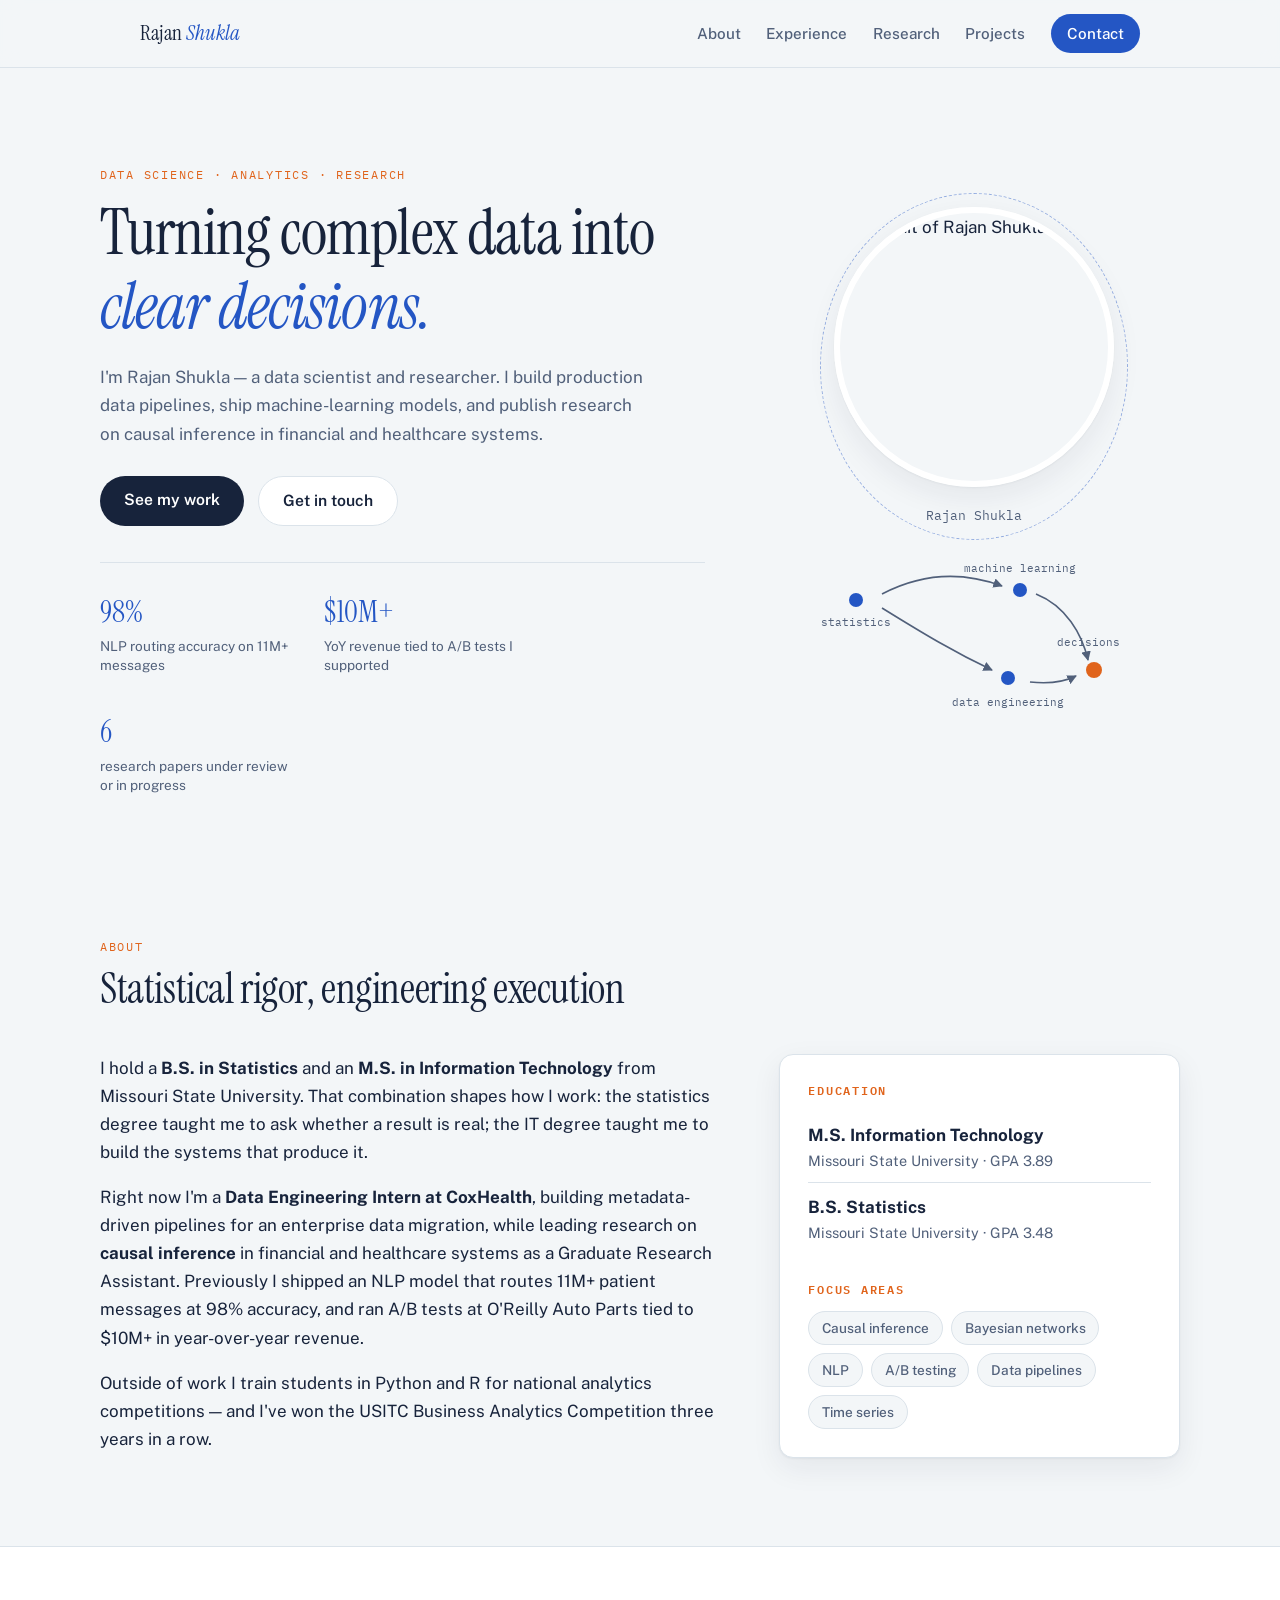
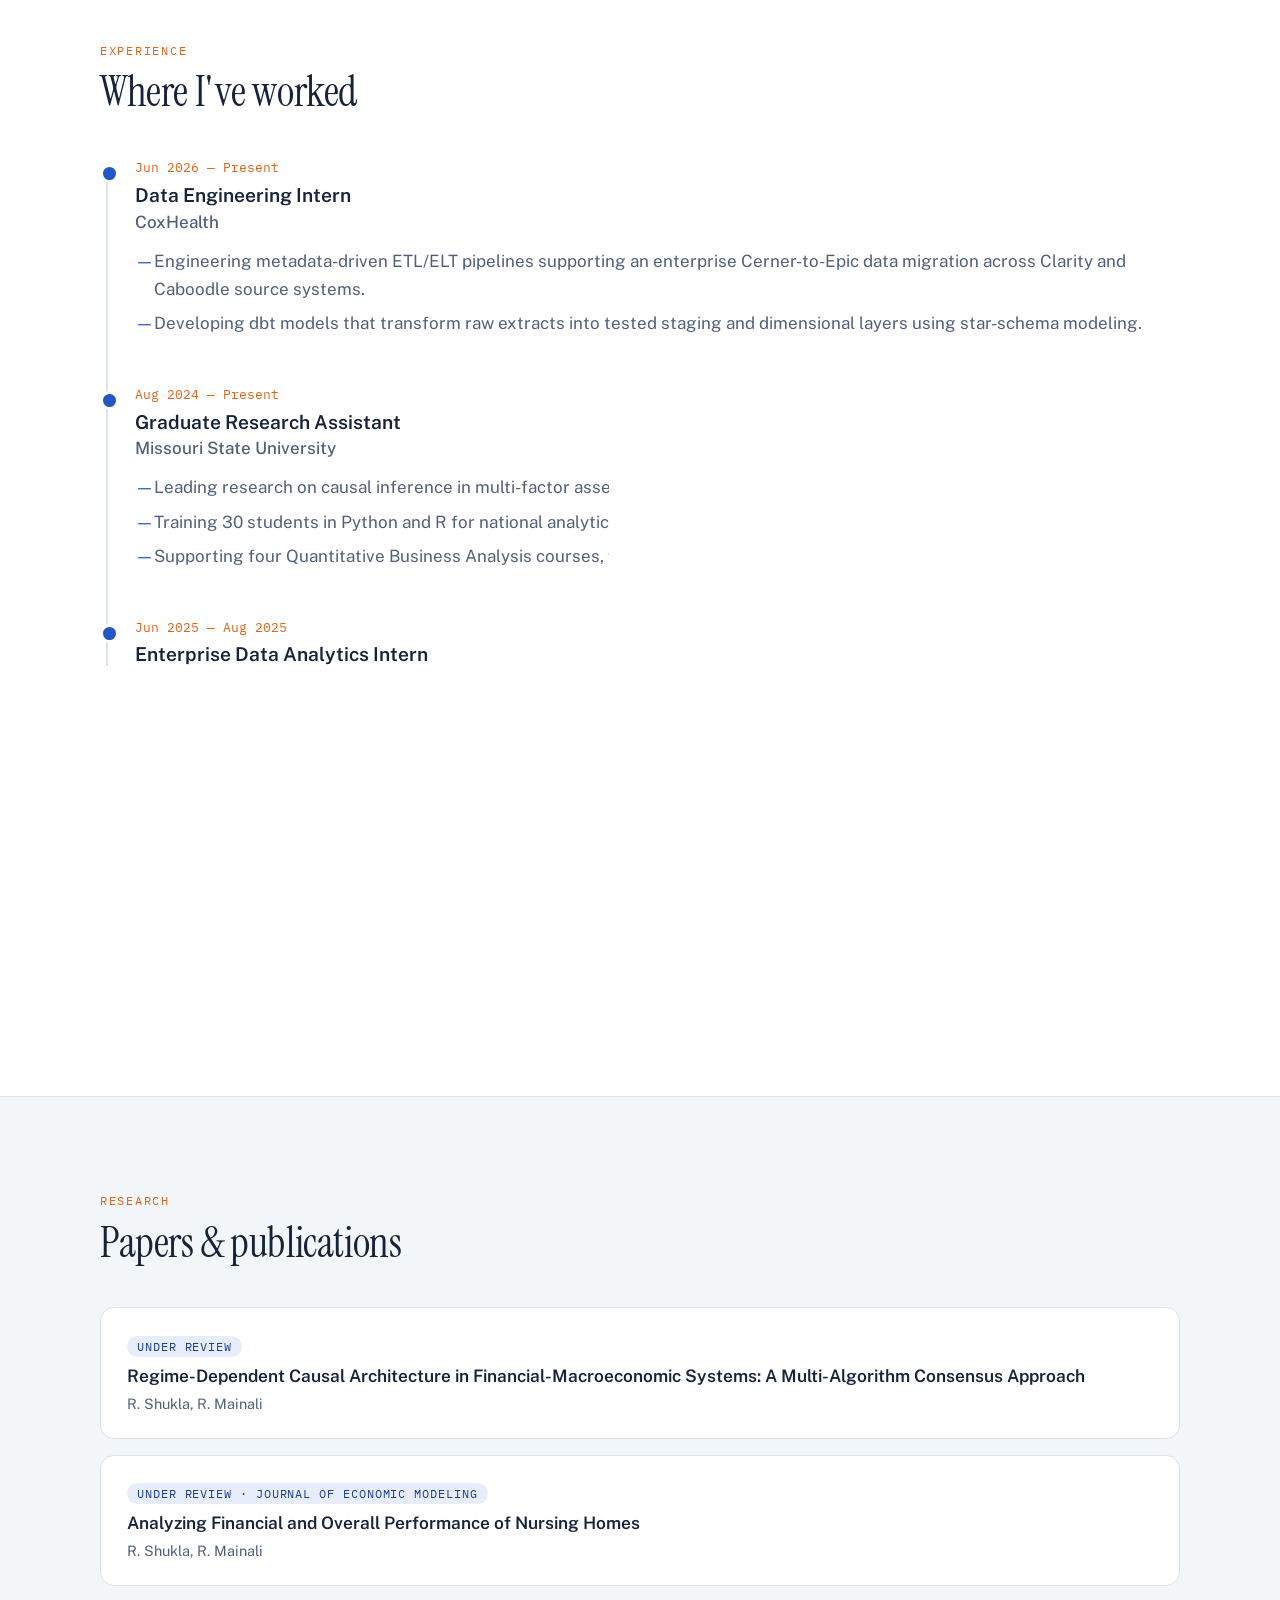
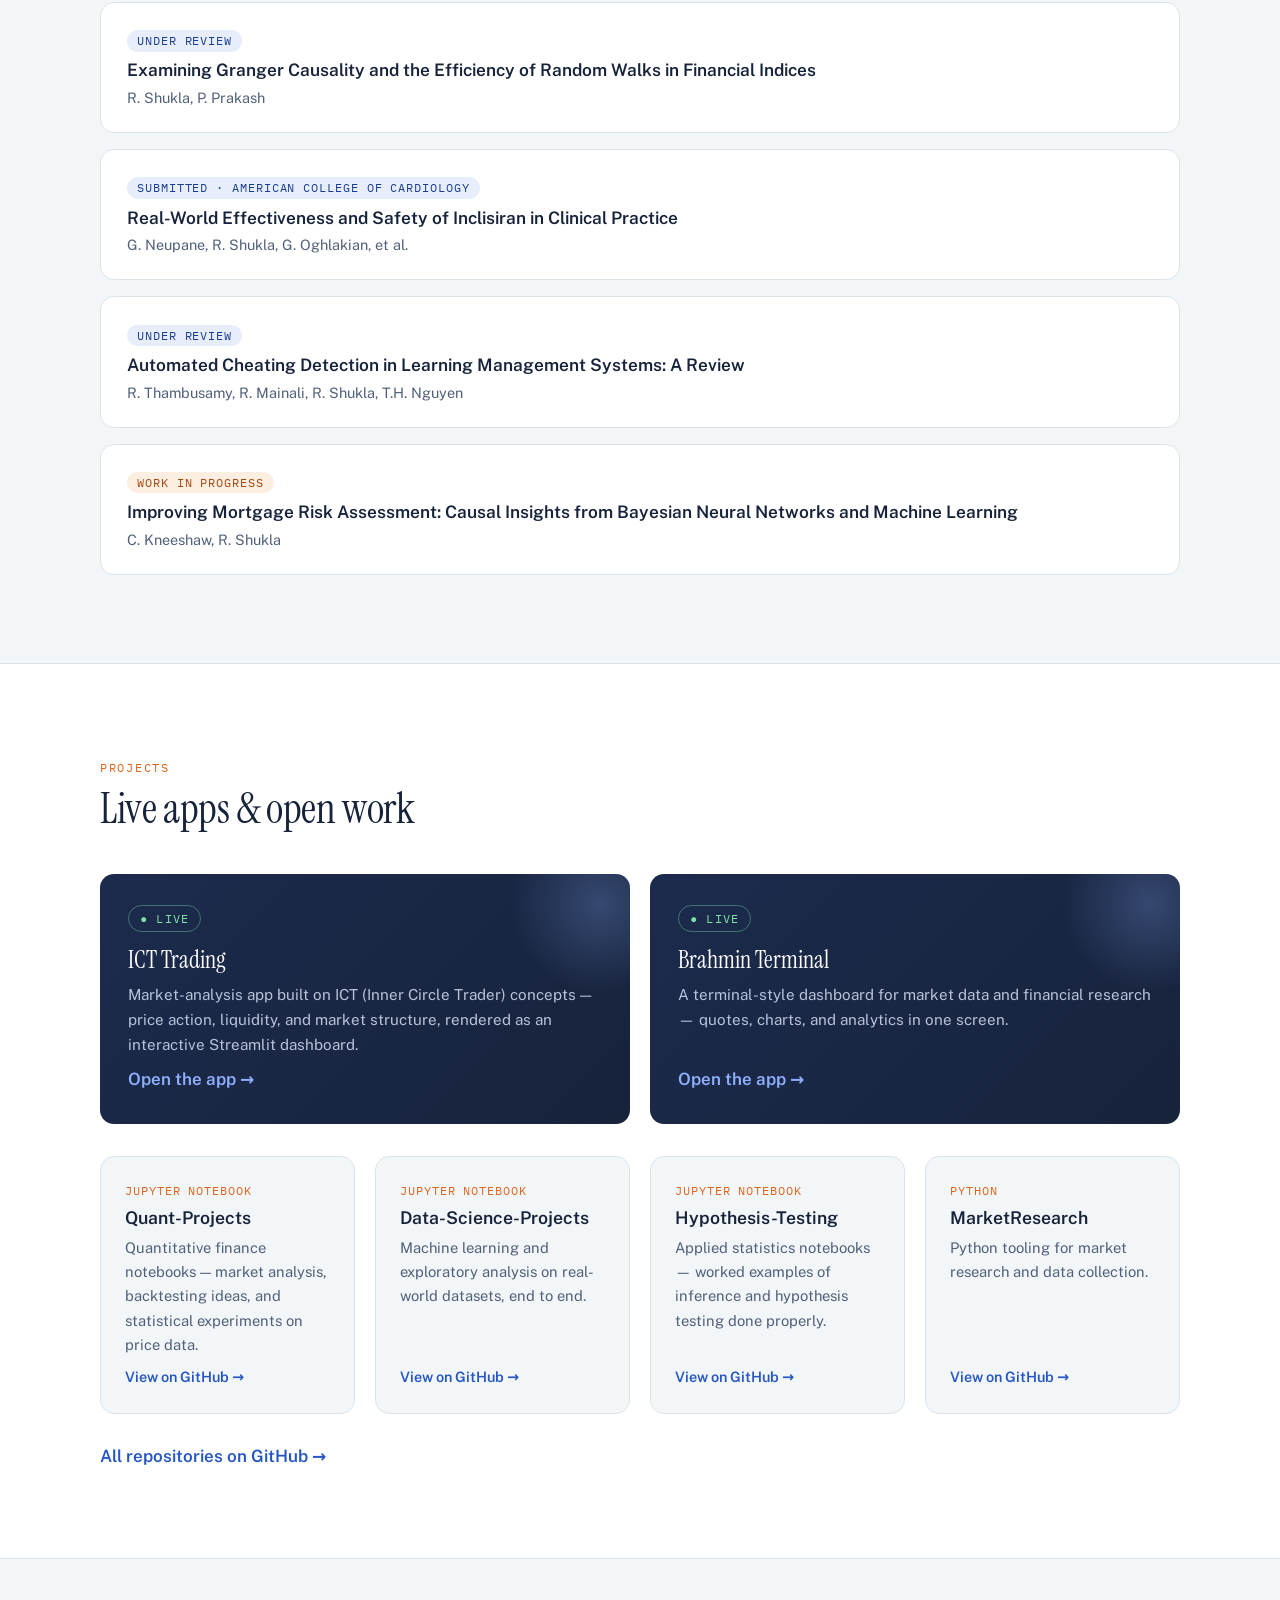
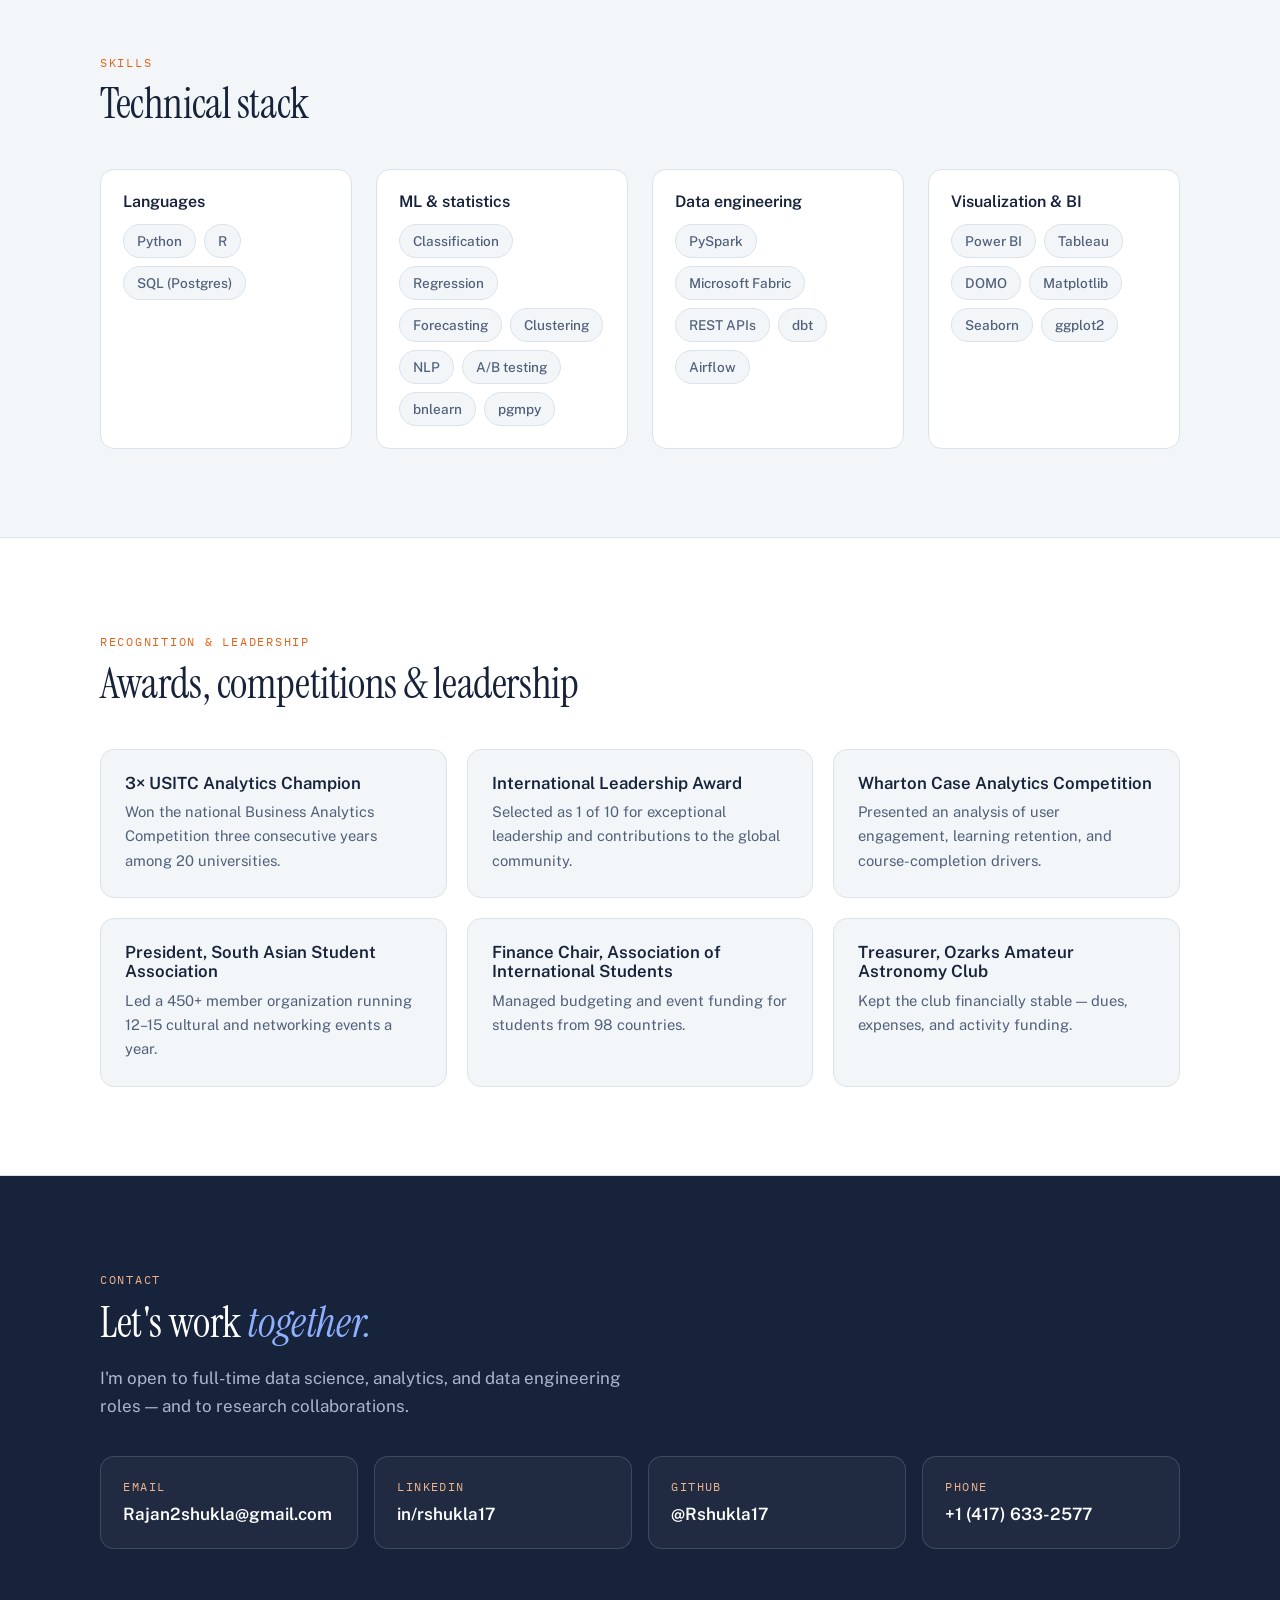
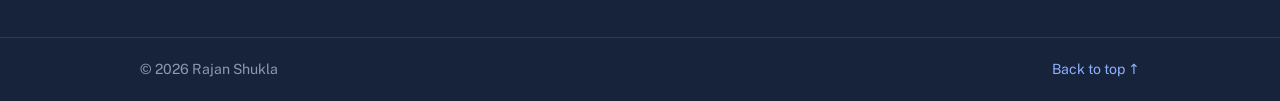
==== commit 58db8d9f: "updated" ====
--- a/index.html
+++ b/index.html
@@ -3,658 +3,367 @@
 <head>
 <meta charset="UTF-8" />
 <meta name="viewport" content="width=device-width, initial-scale=1.0" />
-<title>Rajan Shukla — Data Science, Analytics & AI</title>
-<meta name="description" content="Rajan Shukla — Data scientist and analytics researcher working at the intersection of statistics, machine learning, and AI." />
-
-<!-- Fonts: Fraunces (display serif) + JetBrains Mono (mono) + Inter Tight (body) -->
+<title>Rajan Shukla — Data Science, Analytics & Research</title>
+<meta name="description" content="Rajan Shukla — data scientist and researcher working across statistics, machine learning, causal inference, and data engineering." />
+
+<!-- Link preview (LinkedIn, iMessage, etc.) -->
+<meta property="og:type" content="website" />
+<meta property="og:title" content="Rajan Shukla — Data Science, Analytics & Research" />
+<meta property="og:description" content="Data scientist and researcher: production pipelines, ML models, and published research on causal inference." />
+<meta property="og:url" content="https://rshukla17.github.io/" />
+<meta property="og:image" content="https://avatars.githubusercontent.com/u/109152254?v=4" />
+<meta name="twitter:card" content="summary" />
+
+<!-- Favicon -->
+<link rel="icon" href="data:image/svg+xml,%3Csvg xmlns='http://www.w3.org/2000/svg' viewBox='0 0 64 64'%3E%3Crect width='64' height='64' rx='14' fill='%2317233b'/%3E%3Ctext x='32' y='43' font-family='Georgia,serif' font-size='30' fill='%23ffffff' text-anchor='middle'%3ERS%3C/text%3E%3C/svg%3E" />
+
+<!-- Fonts: Instrument Serif (display) + Public Sans (body) + IBM Plex Mono (labels) -->
 <link rel="preconnect" href="https://fonts.googleapis.com" />
 <link rel="preconnect" href="https://fonts.gstatic.com" crossorigin />
-<link href="https://fonts.googleapis.com/css2?family=Fraunces:opsz,wght@9..144,300;9..144,400;9..144,500;9..144,600;9..144,700&family=JetBrains+Mono:wght@300;400;500;600&family=Inter+Tight:wght@300;400;500;600;700&display=swap" rel="stylesheet" />
+<link href="https://fonts.googleapis.com/css2?family=Instrument+Serif:ital@0;1&family=Public+Sans:wght@300;400;500;600;700&family=IBM+Plex+Mono:wght@400;500&display=swap" rel="stylesheet" />
 
 <link rel="stylesheet" href="styles.css" />
 </head>
 <body>
 
-<!-- ===== BACKGROUND LAYERS ===== -->
-<div class="cursor-glow" aria-hidden="true"></div>
-<div class="grain" aria-hidden="true"></div>
-<div class="grid-overlay" aria-hidden="true"></div>
-<div class="scatter-bg" aria-hidden="true">
-  <svg viewBox="0 0 1200 800" preserveAspectRatio="xMidYMid slice">
-    <g class="pts">
-      <circle cx="120" cy="140" r="3"/><circle cx="180" cy="220" r="2"/>
-      <circle cx="260" cy="160" r="4"/><circle cx="340" cy="300" r="3"/>
-      <circle cx="410" cy="180" r="2"/><circle cx="490" cy="260" r="5"/>
-      <circle cx="560" cy="120" r="3"/><circle cx="640" cy="340" r="2"/>
-      <circle cx="720" cy="220" r="4"/><circle cx="820" cy="180" r="3"/>
-      <circle cx="900" cy="280" r="2"/><circle cx="980" cy="160" r="5"/>
-      <circle cx="1080" cy="240" r="3"/><circle cx="150" cy="480" r="4"/>
-      <circle cx="240" cy="560" r="2"/><circle cx="320" cy="440" r="3"/>
-      <circle cx="410" cy="620" r="5"/><circle cx="510" cy="520" r="2"/>
-      <circle cx="610" cy="460" r="4"/><circle cx="700" cy="600" r="3"/>
-      <circle cx="810" cy="540" r="2"/><circle cx="900" cy="480" r="4"/>
-      <circle cx="1000" cy="620" r="3"/><circle cx="1100" cy="500" r="2"/>
-    </g>
-  </svg>
-</div>
-
-<!-- ===== TOP BAR ===== -->
-<header class="topbar">
-  <div class="topbar__inner">
-    <a href="#top" class="topbar__logo">
-      <span class="logo-mark">RS</span>
-      <span class="logo-divider"></span>
-      <span class="logo-meta">v2026 · Springfield, MO</span>
-    </a>
-    <nav class="topbar__nav" aria-label="Primary">
-      <a href="#about">01 / About</a>
-      <a href="#work">02 / Work</a>
-      <a href="#research">03 / Research</a>
-      <a href="#experience">04 / Experience</a>
-      <a href="#contact">05 / Contact</a>
+<a class="skip-link" href="#about">Skip to content</a>
+
+<!-- ===== NAV ===== -->
+<header class="nav">
+  <div class="nav__inner">
+    <a href="#top" class="nav__logo">Rajan&nbsp;<span>Shukla</span></a>
+    <button class="nav__toggle" aria-label="Open menu" aria-expanded="false">
+      <span></span><span></span>
+    </button>
+    <nav class="nav__links" aria-label="Primary">
+      <a href="#about">About</a>
+      <a href="#experience">Experience</a>
+      <a href="#research">Research</a>
+      <a href="#projects">Projects</a>
+      <a href="#contact" class="nav__cta">Contact</a>
     </nav>
-    <a href="#contact" class="topbar__cta">
-      <span>Get in touch</span>
-      <span class="arrow">↗</span>
-    </a>
   </div>
 </header>
 
 <!-- ===== HERO ===== -->
 <section id="top" class="hero">
-  <div class="hero__meta">
-    <div class="meta-block">
-      <span class="meta-label">DISCIPLINE</span>
-      <span class="meta-value">Data Science · Analytics · AI</span>
-    </div>
-    <div class="meta-block">
-      <span class="meta-label">STATUS</span>
-      <span class="meta-value"><span class="dot"></span> Open to full-time roles</span>
-    </div>
-    <div class="meta-block">
-      <span class="meta-label">LATEST</span>
-      <span class="meta-value">NLP @ 98% on 11M+ msgs</span>
-    </div>
-  </div>
-
-  <h1 class="hero__title">
-    <span class="hero__kicker"><span>— Rajan Shukla</span></span>
-    <span class="hero__line"><span>I turn <em>messy&nbsp;data</em> into</span></span>
-    <span class="hero__line"><span>decisions, models, and</span></span>
-    <span class="hero__line hero__line--accent"><span>intelligent&nbsp;systems.</span></span>
-  </h1>
-
-  <div class="hero__tail">
-    <p class="hero__lede">
-      Graduate researcher building at the seam of <strong>statistics, machine
-      learning, and AI</strong>. I ship NLP models to production, design
-      experiments that move revenue, and publish research on causal inference.
-      Sometimes all in the same week.
-    </p>
-    <div class="hero__actions">
-      <a href="#work" class="btn btn--primary">
-        View selected work <span>→</span>
-      </a>
-      <a href="#contact" class="btn btn--ghost">
-        Get in touch
-      </a>
-    </div>
-  </div>
-
-  <!-- Decorative mini notebook -->
-  <aside class="nb" aria-hidden="true">
-    <div class="nb__bar">
-      <span class="nb__dot"></span>
-      <span class="nb__dot"></span>
-      <span class="nb__dot"></span>
-      <span class="nb__title">shukla_intro.ipynb — jupyter</span>
-      <span class="nb__kernel">Python 3 · ●</span>
-    </div>
-    <div class="nb__cell">
-      <div class="nb__prompt">In [<span>1</span>]:</div>
-      <pre class="nb__code"><span class="c-kw">from</span> rajan <span class="c-kw">import</span> work
-<span class="c-kw">import</span> pandas <span class="c-kw">as</span> pd
-
-profile = work.summarize(verbose=<span class="c-kw">True</span>)
-pd.DataFrame(profile).T</pre>
-    </div>
-    <div class="nb__cell nb__cell--out">
-      <div class="nb__prompt">Out[<span>1</span>]:</div>
-      <table class="nb__df">
-        <thead>
-          <tr><th></th><th>metric</th><th>value</th></tr>
-        </thead>
-        <tbody>
-          <tr><td>0</td><td>model_accuracy</td><td>0.98</td></tr>
-          <tr><td>1</td><td>msgs_classified</td><td>11_000_000</td></tr>
-          <tr><td>2</td><td>revenue_lift_usd</td><td>10_000_000</td></tr>
-          <tr><td>3</td><td>perf_gain_pct</td><td>65</td></tr>
-          <tr><td>4</td><td>papers</td><td>5</td></tr>
-          <tr><td>5</td><td>comps_won</td><td>3</td></tr>
-        </tbody>
-      </table>
-    </div>
-  </aside>
-</section>
-
-<!-- ===== MARQUEE ===== -->
-<section class="marquee" aria-hidden="true">
-  <div class="marquee__track">
-    <span>Machine Learning</span><i>✦</i>
-    <span>Natural Language Processing</span><i>✦</i>
-    <span>Causal Inference</span><i>✦</i>
-    <span>Bayesian Networks</span><i>✦</i>
-    <span>Deep Learning</span><i>✦</i>
-    <span>Experimentation</span><i>✦</i>
-    <span>Statistical Modeling</span><i>✦</i>
-    <span>Data Engineering</span><i>✦</i>
-    <span>Applied AI</span><i>✦</i>
-    <span>Machine Learning</span><i>✦</i>
-    <span>Natural Language Processing</span><i>✦</i>
-    <span>Causal Inference</span><i>✦</i>
-    <span>Bayesian Networks</span><i>✦</i>
-    <span>Deep Learning</span><i>✦</i>
-    <span>Experimentation</span><i>✦</i>
-    <span>Statistical Modeling</span><i>✦</i>
-    <span>Data Engineering</span><i>✦</i>
-    <span>Applied AI</span><i>✦</i>
+  <div class="hero__inner">
+
+    <div class="hero__intro">
+      <p class="eyebrow">Data science · Analytics · Research</p>
+      <h1 class="hero__title">
+        Turning complex data into<br />
+        <em>clear decisions.</em>
+      </h1>
+      <p class="hero__lede">
+        I'm Rajan Shukla — a data scientist and researcher. I build production
+        data pipelines, ship machine-learning models, and publish research on
+        causal inference in financial and healthcare systems.
+      </p>
+      <div class="hero__actions">
+        <a href="#experience" class="btn btn--solid">See my work</a>
+        <a href="#contact" class="btn btn--line">Get in touch</a>
+      </div>
+      <ul class="hero__facts">
+        <li><strong>98%</strong><span>NLP routing accuracy on 11M+ messages</span></li>
+        <li><strong>$10M+</strong><span>YoY revenue tied to A/B tests I supported</span></li>
+        <li><strong>6</strong><span>research papers under review or in progress</span></li>
+      </ul>
+    </div>
+
+    <div class="hero__side">
+      <figure class="portrait">
+        <!-- To use a different photo: replace the src below with e.g. "photo.jpg"
+             after adding that file to the repo root. -->
+        <img src="https://avatars.githubusercontent.com/u/109152254?v=4" alt="Portrait of Rajan Shukla" width="320" height="320" loading="eager" />
+        <figcaption>Rajan Shukla</figcaption>
+      </figure>
+
+      <!-- Signature: a small causal graph of how the work fits together -->
+      <svg class="dag" viewBox="0 0 340 210" role="img" aria-label="Causal graph: statistics leads to machine learning and data engineering, which lead to causal inference and decisions">
+        <defs>
+          <marker id="arr" viewBox="0 0 10 10" refX="9" refY="5" markerWidth="6" markerHeight="6" orient="auto-start-reverse">
+            <path d="M0,0 L10,5 L0,10 z" fill="currentColor"/>
+          </marker>
+        </defs>
+        <g class="dag__edges" fill="none" marker-end="url(#arr)">
+          <path d="M78,52 C120,30 160,30 198,44" />
+          <path d="M78,66 C120,92 150,110 188,128" />
+          <path d="M232,52 C262,64 278,92 284,118" />
+          <path d="M226,140 C244,142 260,140 272,134" />
+        </g>
+        <g class="dag__nodes">
+          <g class="node" style="--d:0s"><circle cx="52" cy="58" r="7"/><text x="52" y="84">statistics</text></g>
+          <g class="node" style="--d:.35s"><circle cx="216" cy="48" r="7"/><text x="216" y="30">machine learning</text></g>
+          <g class="node" style="--d:.55s"><circle cx="204" cy="136" r="7"/><text x="204" y="164">data engineering</text></g>
+          <g class="node node--accent" style="--d:.85s"><circle cx="290" cy="128" r="8"/><text x="284" y="104">decisions</text></g>
+        </g>
+      </svg>
+    </div>
+
   </div>
 </section>
 
 <!-- ===== ABOUT ===== -->
 <section id="about" class="section">
   <div class="section__head">
-    <span class="section__num">§ 01</span>
-    <h2 class="section__title">About</h2>
-    <span class="section__rule"></span>
-  </div>
-
-  <div class="about-grid">
-    <div class="about-copy">
-      <p class="lede">
-        I&rsquo;m a data scientist and researcher finishing an
-        <strong>MS in Information Technology</strong> at Missouri State,
-        on top of a <strong>BS in Statistics</strong>.
+    <span class="eyebrow">About</span>
+    <h2>Statistical rigor, engineering execution</h2>
+  </div>
+  <div class="about">
+    <div class="about__copy">
+      <p>
+        I hold a <strong>B.S. in Statistics</strong> and an
+        <strong>M.S. in Information Technology</strong> from Missouri State
+        University. That combination shapes how I work: the statistics degree
+        taught me to ask whether a result is real; the IT degree taught me to
+        build the systems that produce it.
       </p>
       <p>
-        My work lives where classical statistics meets modern AI. I&rsquo;ve
-        built an NLP system at CoxHealth that classifies
-        <strong>11M+ patient messages at 98% accuracy</strong>, designed A/B
-        tests at O&rsquo;Reilly tied to <strong>$10M+ in YoY revenue</strong>,
-        and I currently lead research on <strong>causal inference</strong> and
-        Bayesian networks.
+        Right now I'm a <strong>Data Engineering Intern at CoxHealth</strong>,
+        building metadata-driven pipelines for an enterprise data migration,
+        while leading research on <strong>causal inference</strong> in
+        financial and healthcare systems as a Graduate Research Assistant.
+        Previously I shipped an NLP model that routes 11M+ patient messages
+        at 98% accuracy, and ran A/B tests at O'Reilly Auto Parts tied to
+        $10M+ in year-over-year revenue.
       </p>
       <p>
-        I teach 30+ students Python &amp; R, and I&rsquo;ve won the USITC
-        Business Analytics Competition <strong>three consecutive years</strong>.
-        I believe good analysis looks like clean code, and good code looks like
-        a well-specified question.
+        Outside of work I train students in Python and R for national
+        analytics competitions — and I've won the USITC Business Analytics
+        Competition three years in a row.
       </p>
     </div>
-
-    <aside class="about-card">
-      <header class="about-card__head">
-        <span>CURRENTLY</span>
-        <span class="pulse"></span>
-      </header>
-      <ul class="about-card__list">
+    <aside class="about__panel">
+      <h3>Education</h3>
+      <ul class="edu">
         <li>
-          <span class="k">Role</span>
-          <span class="v">Graduate Research Assistant, MSU</span>
+          <strong>M.S. Information Technology</strong>
+          <span>Missouri State University · GPA 3.89</span>
         </li>
         <li>
-          <span class="k">Focus</span>
-          <span class="v">Causal inference · Bayesian networks · Applied ML</span>
-        </li>
-        <li>
-          <span class="k">Teaching</span>
-          <span class="v">Python &amp; R · 30+ students</span>
-        </li>
-        <li>
-          <span class="k">Papers</span>
-          <span class="v">5 active (2 under review, 3 in progress)</span>
-        </li>
-        <li>
-          <span class="k">Based in</span>
-          <span class="v">Springfield, MO</span>
-        </li>
-        <li>
-          <span class="k">Open to</span>
-          <span class="v">Full-time data science · analytics · ML / AI roles</span>
+          <strong>B.S. Statistics</strong>
+          <span>Missouri State University · GPA 3.48</span>
         </li>
       </ul>
+      <h3>Focus areas</h3>
+      <ul class="chips">
+        <li>Causal inference</li>
+        <li>Bayesian networks</li>
+        <li>NLP</li>
+        <li>A/B testing</li>
+        <li>Data pipelines</li>
+        <li>Time series</li>
+      </ul>
     </aside>
   </div>
 </section>
 
-<!-- ===== METRICS ===== -->
-<section class="section section--tight">
-  <div class="section__head">
-    <span class="section__num">§ 02</span>
-    <h2 class="section__title">By the numbers</h2>
-    <span class="section__rule"></span>
-  </div>
-
-  <div class="metrics">
-    <article class="metric">
-      <div class="metric__value" data-count="98" data-suffix="%">0%</div>
-      <div class="metric__label">NLP model accuracy on 11M+ msgs</div>
-    </article>
-    <article class="metric metric--accent">
-      <div class="metric__value">$10M<span class="plus">+</span></div>
-      <div class="metric__label">YoY revenue impact via A/B tests</div>
-    </article>
-    <article class="metric">
-      <div class="metric__value" data-count="11" data-suffix="M+">0</div>
-      <div class="metric__label">Messages classified in production</div>
-    </article>
-    <article class="metric">
-      <div class="metric__value" data-count="3" data-suffix="×">0×</div>
-      <div class="metric__label">USITC Analytics Champion</div>
-    </article>
-    <article class="metric">
-      <div class="metric__value" data-count="5" data-suffix="+">0</div>
-      <div class="metric__label">Research papers authored</div>
-    </article>
-    <article class="metric">
-      <div class="metric__value" data-count="65" data-suffix="%">0%</div>
-      <div class="metric__label">Performance boost via refactor</div>
-    </article>
-  </div>
-</section>
-
-<!-- ===== WORK ===== -->
-<section id="work" class="section">
-  <div class="section__head">
-    <span class="section__num">§ 03</span>
-    <h2 class="section__title">Selected work</h2>
-    <span class="section__rule"></span>
-  </div>
-
-  <div class="projects">
-
-    <!-- Project 1: NLP classifier -->
-    <article class="project">
-      <div class="project__index">P/01</div>
-      <div class="project__body">
-        <div class="project__meta">
-          <span>2024</span><span>·</span><span>NLP in production</span>
-        </div>
-        <h3 class="project__title">Patient Message Classifier</h3>
-        <p class="project__desc">
-          An NLP pipeline deployed at CoxHealth that routes
-          <strong>11M+ patient messages</strong> at <strong>98% accuracy</strong>.
-          I refactored the inference path for a 65% speedup and streamlined
-          appointment workflows.
-        </p>
-        <ul class="project__tags">
-          <li>NLP</li><li>Transformers</li><li>Healthcare</li><li>MLOps</li>
+<!-- ===== EXPERIENCE ===== -->
+<section id="experience" class="section section--alt">
+  <div class="section__head">
+    <span class="eyebrow">Experience</span>
+    <h2>Where I've worked</h2>
+  </div>
+  <ol class="timeline">
+    <li class="job">
+      <div class="job__when">Jun 2026 — Present</div>
+      <div class="job__body">
+        <h3>Data Engineering Intern</h3>
+        <p class="job__org">CoxHealth</p>
+        <ul>
+          <li>Engineering metadata-driven ETL/ELT pipelines supporting an enterprise Cerner-to-Epic data migration across Clarity and Caboodle source systems.</li>
+          <li>Developing dbt models that transform raw extracts into tested staging and dimensional layers using star-schema modeling.</li>
         </ul>
-        <span class="project__link project__link--static">
-          Internal · CoxHealth
-        </span>
       </div>
-      <div class="project__viz project__viz--conf" aria-hidden="true">
-        <svg viewBox="0 0 320 160">
-          <g class="heat">
-            <rect x="20"  y="20" width="30" height="30" opacity=".95"/>
-            <rect x="55"  y="20" width="30" height="30" opacity=".15"/>
-            <rect x="90"  y="20" width="30" height="30" opacity=".28"/>
-            <rect x="125" y="20" width="30" height="30" opacity=".12"/>
-            <rect x="160" y="20" width="30" height="30" opacity=".22"/>
-            <rect x="195" y="20" width="30" height="30" opacity=".10"/>
-            <rect x="230" y="20" width="30" height="30" opacity=".30"/>
-            <rect x="265" y="20" width="30" height="30" opacity=".18"/>
-
-            <rect x="20"  y="55" width="30" height="30" opacity=".18"/>
-            <rect x="55"  y="55" width="30" height="30" opacity=".92"/>
-            <rect x="90"  y="55" width="30" height="30" opacity=".20"/>
-            <rect x="125" y="55" width="30" height="30" opacity=".28"/>
-            <rect x="160" y="55" width="30" height="30" opacity=".14"/>
-            <rect x="195" y="55" width="30" height="30" opacity=".30"/>
-            <rect x="230" y="55" width="30" height="30" opacity=".12"/>
-            <rect x="265" y="55" width="30" height="30" opacity=".22"/>
-
-            <rect x="20"  y="90" width="30" height="30" opacity=".22"/>
-            <rect x="55"  y="90" width="30" height="30" opacity=".18"/>
-            <rect x="90"  y="90" width="30" height="30" opacity=".97"/>
-            <rect x="125" y="90" width="30" height="30" opacity=".24"/>
-            <rect x="160" y="90" width="30" height="30" opacity=".30"/>
-            <rect x="195" y="90" width="30" height="30" opacity=".12"/>
-            <rect x="230" y="90" width="30" height="30" opacity=".22"/>
-            <rect x="265" y="90" width="30" height="30" opacity=".16"/>
-
-            <rect x="20"  y="125" width="30" height="30" opacity=".12"/>
-            <rect x="55"  y="125" width="30" height="30" opacity=".30"/>
-            <rect x="90"  y="125" width="30" height="30" opacity=".22"/>
-            <rect x="125" y="125" width="30" height="30" opacity=".94"/>
-            <rect x="160" y="125" width="30" height="30" opacity=".18"/>
-            <rect x="195" y="125" width="30" height="30" opacity=".26"/>
-            <rect x="230" y="125" width="30" height="30" opacity=".14"/>
-            <rect x="265" y="125" width="30" height="30" opacity=".28"/>
-          </g>
-        </svg>
-        <span class="viz-label">confusion matrix · class-wise accuracy</span>
+    </li>
+    <li class="job">
+      <div class="job__when">Aug 2024 — Present</div>
+      <div class="job__body">
+        <h3>Graduate Research Assistant</h3>
+        <p class="job__org">Missouri State University</p>
+        <ul>
+          <li>Leading research on causal inference in multi-factor asset pricing and on the financial performance of healthcare facilities.</li>
+          <li>Training 30 students in Python and R for national analytics competitions.</li>
+          <li>Supporting four Quantitative Business Analysis courses, with many students improving by a full letter grade.</li>
+        </ul>
       </div>
-    </article>
-
-    <!-- Project 2: A/B test engine at O'Reilly -->
-    <article class="project project--reverse">
-      <div class="project__index">P/02</div>
-      <div class="project__body">
-        <div class="project__meta">
-          <span>2023 – 2024</span><span>·</span><span>Experimentation</span>
-        </div>
-        <h3 class="project__title">Merchandise Analytics &amp; A/B Testing</h3>
-        <p class="project__desc">
-          Over a year at O&rsquo;Reilly Auto Parts: 100+ analytics projects in
-          SQL, DOMO and MicroStrategy, plus experimentation work that
-          contributed to <strong>$10M+ in YoY revenue</strong> and
-          <strong>8% lower operational expenses</strong>.
-        </p>
-        <ul class="project__tags">
-          <li>SQL</li><li>A/B Testing</li><li>DOMO</li><li>Retail Analytics</li>
+    </li>
+    <li class="job">
+      <div class="job__when">Jun 2025 — Aug 2025</div>
+      <div class="job__body">
+        <h3>Enterprise Data Analytics Intern</h3>
+        <p class="job__org">CoxHealth</p>
+        <ul>
+          <li>Built an NLP classification model with 98% accuracy routing 11M+ patient messages to the right departments.</li>
+          <li>Optimized code performance by 65% and contributed to centralized scheduling improvements.</li>
         </ul>
-        <span class="project__link project__link--static">
-          Internal · O&rsquo;Reilly Auto Parts
-        </span>
       </div>
-      <div class="project__viz project__viz--ab" aria-hidden="true">
-        <svg viewBox="0 0 320 160" preserveAspectRatio="none">
-          <g class="ab-axis">
-            <line x1="20" y1="140" x2="300" y2="140"/>
-            <line x1="20" y1="20"  x2="20"  y2="140"/>
-          </g>
-          <!-- control distribution -->
-          <path class="dist dist--a" d="M 30 140 Q 80 60, 130 140 Z"/>
-          <!-- treatment distribution -->
-          <path class="dist dist--b" d="M 150 140 Q 210 30, 270 140 Z"/>
-          <line class="mean" x1="80"  y1="140" x2="80"  y2="95"/>
-          <line class="mean" x1="210" y1="140" x2="210" y2="65"/>
-        </svg>
-        <span class="viz-label">A · control &nbsp; · &nbsp; B · treatment (p &lt; 0.01)</span>
+    </li>
+    <li class="job">
+      <div class="job__when">Jan 2023 — Jan 2024</div>
+      <div class="job__body">
+        <h3>Merchandise Data Analyst Intern</h3>
+        <p class="job__org">O'Reilly Auto Parts</p>
+        <ul>
+          <li>Completed 100+ merchandise analytics projects across SQL, Excel, DOMO, APT Test&amp;Learn, and MicroStrategy.</li>
+          <li>Supported 7+ A/B tests — including product-placement experiments driving 3–5% category growth and $10M+ in YoY revenue.</li>
+          <li>Cut operational expenses by 8%, including eliminating printed flyers after showing no lift over digital.</li>
+        </ul>
       </div>
-    </article>
-
-    <!-- Project 3: Causal inference / research -->
-    <article class="project">
-      <div class="project__index">P/03</div>
-      <div class="project__body">
-        <div class="project__meta">
-          <span>2025</span><span>·</span><span>Research</span>
-        </div>
-        <h3 class="project__title">Causal Inference in Asset Pricing</h3>
-        <p class="project__desc">
-          Ongoing research using Bayesian networks and Granger-causality tests
-          to untangle directional relationships between macro factors and
-          multi-asset returns. Two papers under review, one in progress.
-        </p>
-        <ul class="project__tags">
-          <li>Bayesian Networks</li><li>Causal Inference</li><li>Time Series</li><li>R</li>
-        </ul>
-        <a class="project__link" href="#research">
-          Read the papers <span>↓</span>
-        </a>
-      </div>
-      <div class="project__viz project__viz--dag" aria-hidden="true">
-        <svg viewBox="0 0 320 160">
-          <defs>
-            <marker id="arrow" viewBox="0 0 10 10" refX="8" refY="5"
-                    markerWidth="6" markerHeight="6" orient="auto-start-reverse">
-              <path d="M 0 0 L 10 5 L 0 10 z" />
-            </marker>
-          </defs>
-          <g class="dag-edges">
-            <line x1="60"  y1="40"  x2="150" y2="80"  marker-end="url(#arrow)"/>
-            <line x1="60"  y1="120" x2="150" y2="80"  marker-end="url(#arrow)"/>
-            <line x1="150" y1="80"  x2="245" y2="40"  marker-end="url(#arrow)"/>
-            <line x1="150" y1="80"  x2="245" y2="120" marker-end="url(#arrow)"/>
-            <line x1="60"  y1="40"  x2="245" y2="40"  marker-end="url(#arrow)"/>
-          </g>
-          <g class="dag-nodes">
-            <circle cx="60"  cy="40"  r="14"/><text x="60"  y="44"  >X₁</text>
-            <circle cx="60"  cy="120" r="14"/><text x="60"  y="124" >X₂</text>
-            <circle cx="150" cy="80"  r="16" class="hub"/><text x="150" y="84" >Z</text>
-            <circle cx="245" cy="40"  r="14"/><text x="245" y="44"  >Y₁</text>
-            <circle cx="245" cy="120" r="14"/><text x="245" y="124" >Y₂</text>
-          </g>
-        </svg>
-        <span class="viz-label">directed acyclic graph · causal structure</span>
-      </div>
-    </article>
-
-    <!-- Project 4: open source -->
-    <article class="project project--reverse">
-      <div class="project__index">P/04</div>
-      <div class="project__body">
-        <div class="project__meta">
-          <span>Ongoing</span><span>·</span><span>Open source</span>
-        </div>
-        <h3 class="project__title">Data-Science-Projects &nbsp;·&nbsp; Quant-Projects</h3>
-        <p class="project__desc">
-          A public lab on GitHub: content-based recommender systems
-          (Netflix &amp; Spotify), unsupervised clustering on Palmer penguins
-          with PCA, competition EDA, and applied quantitative notebooks.
-        </p>
-        <ul class="project__tags">
-          <li>Python</li><li>Pandas</li><li>Scikit-learn</li><li>Jupyter</li>
-        </ul>
-        <a class="project__link" href="https://github.com/Rshukla17" target="_blank" rel="noopener">
-          Browse repos <span>↗</span>
-        </a>
-      </div>
-      <div class="project__viz project__viz--cluster" aria-hidden="true">
-        <svg viewBox="0 0 320 160">
-          <g class="cluster cluster--a">
-            <circle cx="60"  cy="50"  r="5"/>
-            <circle cx="75"  cy="35"  r="4"/>
-            <circle cx="45"  cy="65"  r="4"/>
-            <circle cx="85"  cy="55"  r="5"/>
-            <circle cx="55"  cy="80"  r="3"/>
-            <circle cx="70"  cy="70"  r="4"/>
-            <circle cx="90"  cy="40"  r="3"/>
-          </g>
-          <g class="cluster cluster--b">
-            <circle cx="170" cy="110" r="5"/>
-            <circle cx="185" cy="95"  r="4"/>
-            <circle cx="155" cy="125" r="4"/>
-            <circle cx="195" cy="115" r="5"/>
-            <circle cx="165" cy="140" r="3"/>
-            <circle cx="180" cy="130" r="4"/>
-            <circle cx="200" cy="100" r="3"/>
-          </g>
-          <g class="cluster cluster--c">
-            <circle cx="250" cy="45"  r="5"/>
-            <circle cx="265" cy="30"  r="4"/>
-            <circle cx="235" cy="60"  r="4"/>
-            <circle cx="275" cy="50"  r="5"/>
-            <circle cx="245" cy="75"  r="3"/>
-            <circle cx="260" cy="65"  r="4"/>
-            <circle cx="280" cy="35"  r="3"/>
-          </g>
-        </svg>
-        <span class="viz-label">k-means clusters · PCA projection</span>
-      </div>
-    </article>
-
-  </div>
+    </li>
+  </ol>
 </section>
 
 <!-- ===== RESEARCH ===== -->
 <section id="research" class="section">
   <div class="section__head">
-    <span class="section__num">§ 04</span>
-    <h2 class="section__title">Research &amp; publications</h2>
-    <span class="section__rule"></span>
-  </div>
-
+    <span class="eyebrow">Research</span>
+    <h2>Papers &amp; publications</h2>
+  </div>
   <ol class="papers">
     <li class="paper">
-      <div class="paper__year">2025</div>
-      <div class="paper__body">
-        <h3 class="paper__title">Financial Performance of Nursing Homes</h3>
-        <p class="paper__authors">R. Shukla, R. Mainali</p>
-        <p class="paper__venue"><span class="badge badge--review">Under review</span> Journal of Economic Modeling</p>
-      </div>
-    </li>
-    <li class="paper">
-      <div class="paper__year">2025</div>
-      <div class="paper__body">
-        <h3 class="paper__title">Clinical Effectiveness of Inclisiran</h3>
-        <p class="paper__authors">G. Neupane, R. Shukla, et al.</p>
-        <p class="paper__venue"><span class="badge badge--submitted">Submitted</span> American College of Cardiology</p>
-      </div>
-    </li>
-    <li class="paper">
-      <div class="paper__year">2025</div>
-      <div class="paper__body">
-        <h3 class="paper__title">Granger Causality Across Financial Indices</h3>
-        <p class="paper__authors">R. Shukla, P. Prakash</p>
-        <p class="paper__venue"><span class="badge badge--review">Under review</span></p>
-      </div>
-    </li>
-    <li class="paper">
-      <div class="paper__year">WIP</div>
-      <div class="paper__body">
-        <h3 class="paper__title">Causal Inference in Multi-Asset Pricing with Bayesian Networks</h3>
-        <p class="paper__authors">R. Shukla, R. Mainali</p>
-        <p class="paper__venue"><span class="badge badge--wip">Work in progress</span> Bayesian Networks · Causal ML</p>
-      </div>
-    </li>
-    <li class="paper">
-      <div class="paper__year">WIP</div>
-      <div class="paper__body">
-        <h3 class="paper__title">Mortgage Risk Assessment with Bayesian Neural Networks</h3>
-        <p class="paper__authors">C. Kneeshaw, R. Shukla</p>
-        <p class="paper__venue"><span class="badge badge--wip">Work in progress</span> Applied ML</p>
-      </div>
+      <span class="paper__status paper__status--review">Under review</span>
+      <h3>Regime-Dependent Causal Architecture in Financial-Macroeconomic Systems: A Multi-Algorithm Consensus Approach</h3>
+      <p>R. Shukla, R. Mainali</p>
+    </li>
+    <li class="paper">
+      <span class="paper__status paper__status--review">Under review · Journal of Economic Modeling</span>
+      <h3>Analyzing Financial and Overall Performance of Nursing Homes</h3>
+      <p>R. Shukla, R. Mainali</p>
+    </li>
+    <li class="paper">
+      <span class="paper__status paper__status--review">Under review</span>
+      <h3>Examining Granger Causality and the Efficiency of Random Walks in Financial Indices</h3>
+      <p>R. Shukla, P. Prakash</p>
+    </li>
+    <li class="paper">
+      <span class="paper__status paper__status--review">Submitted · American College of Cardiology</span>
+      <h3>Real-World Effectiveness and Safety of Inclisiran in Clinical Practice</h3>
+      <p>G. Neupane, R. Shukla, G. Oghlakian, et al.</p>
+    </li>
+    <li class="paper">
+      <span class="paper__status paper__status--review">Under review</span>
+      <h3>Automated Cheating Detection in Learning Management Systems: A Review</h3>
+      <p>R. Thambusamy, R. Mainali, R. Shukla, T.H. Nguyen</p>
+    </li>
+    <li class="paper">
+      <span class="paper__status paper__status--wip">Work in progress</span>
+      <h3>Improving Mortgage Risk Assessment: Causal Insights from Bayesian Neural Networks and Machine Learning</h3>
+      <p>C. Kneeshaw, R. Shukla</p>
     </li>
   </ol>
 </section>
 
-<!-- ===== EXPERIENCE ===== -->
-<section id="experience" class="section">
-  <div class="section__head">
-    <span class="section__num">§ 05</span>
-    <h2 class="section__title">Experience</h2>
-    <span class="section__rule"></span>
-  </div>
-
-  <ol class="timeline">
-    <li class="tl">
-      <div class="tl__when">
-        <span class="tl__dot"></span>
-        <span class="tl__dates">Aug 2024 — Present</span>
-      </div>
-      <div class="tl__body">
-        <h3 class="tl__role">Graduate Research Assistant</h3>
-        <p class="tl__org">Missouri State University</p>
-        <ul class="tl__points">
-          <li>Leading research on causal inference and Bayesian networks for multi-factor asset pricing.</li>
-          <li>Training 30+ students in Python &amp; R for national analytics competitions.</li>
-          <li>Lifting student performance by full letter grades through targeted mentorship.</li>
-        </ul>
-      </div>
-    </li>
-    <li class="tl">
-      <div class="tl__when">
-        <span class="tl__dot"></span>
-        <span class="tl__dates">Jun 2024 — Aug 2024</span>
-      </div>
-      <div class="tl__body">
-        <h3 class="tl__role">Enterprise Data Analytics Intern</h3>
-        <p class="tl__org">CoxHealth</p>
-        <ul class="tl__points">
-          <li>Built an NLP model at 98% accuracy classifying 11M+ patient messages.</li>
-          <li>Refactored inference pipeline for a 65% performance gain.</li>
-          <li>Streamlined patient appointment workflows, reducing routing bottlenecks.</li>
-        </ul>
-      </div>
-    </li>
-    <li class="tl">
-      <div class="tl__when">
-        <span class="tl__dot"></span>
-        <span class="tl__dates">Jan 2023 — Jan 2024</span>
-      </div>
-      <div class="tl__body">
-        <h3 class="tl__role">Merchandise Data Analyst Intern</h3>
-        <p class="tl__org">O&rsquo;Reilly Auto Parts</p>
-        <ul class="tl__points">
-          <li>Shipped 100+ analytics projects across SQL, Excel, DOMO and MicroStrategy.</li>
-          <li>Ran A/B tests contributing to $10M+ in YoY revenue lift.</li>
-          <li>Cut operational expenses by 8% via strategic category analysis.</li>
-        </ul>
-      </div>
-    </li>
-  </ol>
+<!-- ===== PROJECTS ===== -->
+<section id="projects" class="section section--alt">
+  <div class="section__head">
+    <span class="eyebrow">Projects</span>
+    <h2>Live apps &amp; open work</h2>
+  </div>
+
+  <div class="apps">
+    <a class="app" href="https://icttrading.streamlit.app/" target="_blank" rel="noopener">
+      <span class="app__badge">● Live</span>
+      <h3>ICT Trading</h3>
+      <p>Market-analysis app built on ICT (Inner Circle Trader) concepts — price action, liquidity, and market structure, rendered as an interactive Streamlit dashboard.</p>
+      <span class="app__go">Open the app →</span>
+    </a>
+    <a class="app" href="https://brahminterminal.streamlit.app/" target="_blank" rel="noopener">
+      <span class="app__badge">● Live</span>
+      <h3>Brahmin Terminal</h3>
+      <p>A terminal-style dashboard for market data and financial research — quotes, charts, and analytics in one screen.</p>
+      <span class="app__go">Open the app →</span>
+    </a>
+  </div>
+
+  <div class="projects">
+    <a class="proj" href="https://github.com/Rshukla17/Quant-Projects" target="_blank" rel="noopener">
+      <span class="proj__lang">Jupyter Notebook</span>
+      <h3>Quant-Projects</h3>
+      <p>Quantitative finance notebooks — market analysis, backtesting ideas, and statistical experiments on price data.</p>
+      <span class="proj__go">View on GitHub →</span>
+    </a>
+    <a class="proj" href="https://github.com/Rshukla17/Data-Science-Projects" target="_blank" rel="noopener">
+      <span class="proj__lang">Jupyter Notebook</span>
+      <h3>Data-Science-Projects</h3>
+      <p>Machine learning and exploratory analysis on real-world datasets, end to end.</p>
+      <span class="proj__go">View on GitHub →</span>
+    </a>
+    <a class="proj" href="https://github.com/Rshukla17/Hypothesis-Testing" target="_blank" rel="noopener">
+      <span class="proj__lang">Jupyter Notebook</span>
+      <h3>Hypothesis-Testing</h3>
+      <p>Applied statistics notebooks — worked examples of inference and hypothesis testing done properly.</p>
+      <span class="proj__go">View on GitHub →</span>
+    </a>
+    <a class="proj" href="https://github.com/Rshukla17/MarketResearch" target="_blank" rel="noopener">
+      <span class="proj__lang">Python</span>
+      <h3>MarketResearch</h3>
+      <p>Python tooling for market research and data collection.</p>
+      <span class="proj__go">View on GitHub →</span>
+    </a>
+  </div>
+  <p class="projects__all">
+    <a href="https://github.com/Rshukla17?tab=repositories" target="_blank" rel="noopener">All repositories on GitHub →</a>
+  </p>
 </section>
 
 <!-- ===== SKILLS ===== -->
-<section class="section section--tight">
-  <div class="section__head">
-    <span class="section__num">§ 06</span>
-    <h2 class="section__title">Technical stack</h2>
-    <span class="section__rule"></span>
-  </div>
-
+<section class="section">
+  <div class="section__head">
+    <span class="eyebrow">Skills</span>
+    <h2>Technical stack</h2>
+  </div>
   <div class="stack">
     <div class="stack__group">
-      <h4>Languages</h4>
-      <ul><li>Python</li><li>R</li><li>SQL</li><li>PostgreSQL</li></ul>
+      <h3>Languages</h3>
+      <ul class="chips"><li>Python</li><li>R</li><li>SQL (Postgres)</li></ul>
     </div>
     <div class="stack__group">
-      <h4>ML &amp; AI</h4>
-      <ul><li>Scikit-learn</li><li>TensorFlow</li><li>NLP</li><li>Deep Learning</li><li>Bayesian Networks</li></ul>
+      <h3>ML &amp; statistics</h3>
+      <ul class="chips"><li>Classification</li><li>Regression</li><li>Forecasting</li><li>Clustering</li><li>NLP</li><li>A/B testing</li><li>bnlearn</li><li>pgmpy</li></ul>
     </div>
     <div class="stack__group">
-      <h4>Statistics</h4>
-      <ul><li>Causal Inference</li><li>Time Series</li><li>A/B Testing</li><li>Stochastic Processes</li></ul>
+      <h3>Data engineering</h3>
+      <ul class="chips"><li>PySpark</li><li>Microsoft Fabric</li><li>REST APIs</li><li>dbt</li><li>Airflow</li></ul>
     </div>
     <div class="stack__group">
-      <h4>Data &amp; BI</h4>
-      <ul><li>PySpark</li><li>Tableau</li><li>Power BI</li><li>DOMO</li><li>MicroStrategy</li></ul>
+      <h3>Visualization &amp; BI</h3>
+      <ul class="chips"><li>Power BI</li><li>Tableau</li><li>DOMO</li><li>Matplotlib</li><li>Seaborn</li><li>ggplot2</li></ul>
     </div>
   </div>
 </section>
 
 <!-- ===== RECOGNITION ===== -->
-<section class="section">
-  <div class="section__head">
-    <span class="section__num">§ 07</span>
-    <h2 class="section__title">Recognition &amp; leadership</h2>
-    <span class="section__rule"></span>
-  </div>
-
+<section class="section section--alt">
+  <div class="section__head">
+    <span class="eyebrow">Recognition &amp; leadership</span>
+    <h2>Awards, competitions &amp; leadership</h2>
+  </div>
   <div class="awards">
     <article class="award">
-      <div class="award__ico">✦</div>
-      <h4>International Leadership Award</h4>
-      <p>Selected as 1 of 10 for exceptional leadership and global community impact.</p>
-    </article>
-    <article class="award">
-      <div class="award__ico">◆</div>
-      <h4>3× USITC Analytics Champion</h4>
-      <p>Won the Business Analytics Competition at USITC three consecutive years among 20 universities.</p>
-    </article>
-    <article class="award">
-      <div class="award__ico">▲</div>
-      <h4>Wharton Case Analytics</h4>
-      <p>Competed in the Wharton Case Analytics Competition analyzing user engagement patterns.</p>
-    </article>
-    <article class="award">
-      <div class="award__ico">●</div>
-      <h4>President, SASA</h4>
-      <p>Leading a 450+ member South Asian Student Association with 12–15 annual events.</p>
-    </article>
-    <article class="award">
-      <div class="award__ico">✺</div>
-      <h4>Finance Chair, International Students</h4>
-      <p>Overseeing the budget for students from 98 different countries.</p>
-    </article>
-    <article class="award">
-      <div class="award__ico">◇</div>
-      <h4>Treasurer, Astronomy Club</h4>
-      <p>Managing finances and ensuring the sustainability of club activities.</p>
+      <h3>3× USITC Analytics Champion</h3>
+      <p>Won the national Business Analytics Competition three consecutive years among 20 universities.</p>
+    </article>
+    <article class="award">
+      <h3>International Leadership Award</h3>
+      <p>Selected as 1 of 10 for exceptional leadership and contributions to the global community.</p>
+    </article>
+    <article class="award">
+      <h3>Wharton Case Analytics Competition</h3>
+      <p>Presented an analysis of user engagement, learning retention, and course-completion drivers.</p>
+    </article>
+    <article class="award">
+      <h3>President, South Asian Student Association</h3>
+      <p>Led a 450+ member organization running 12–15 cultural and networking events a year.</p>
+    </article>
+    <article class="award">
+      <h3>Finance Chair, Association of International Students</h3>
+      <p>Managed budgeting and event funding for students from 98 countries.</p>
+    </article>
+    <article class="award">
+      <h3>Treasurer, Ozarks Amateur Astronomy Club</h3>
+      <p>Kept the club financially stable — dues, expenses, and activity funding.</p>
     </article>
   </div>
 </section>
@@ -662,42 +371,28 @@
 <!-- ===== CONTACT ===== -->
 <section id="contact" class="contact">
   <div class="contact__inner">
-    <div class="contact__meta">
-      <span class="section__num">§ 08</span>
-      <span>Contact</span>
-    </div>
-
-    <h2 class="contact__title">
-      Let&rsquo;s build something<br/>
-      <em>intelligent</em> together.
-    </h2>
-
-    <p class="contact__lede">
-      I&rsquo;m actively looking for <strong>full-time data science, analytics, and AI roles</strong>
-      &mdash; and always open to research collaborations or hard problems you
-      can&rsquo;t crack. Let&rsquo;s talk.
+    <span class="eyebrow eyebrow--light">Contact</span>
+    <h2>Let's work <em>together.</em></h2>
+    <p>
+      I'm open to full-time data science, analytics, and data engineering
+      roles — and to research collaborations.
     </p>
-
     <div class="contact__grid">
       <a class="contact__card" href="mailto:Rajan2shukla@gmail.com">
-        <span class="contact__k">EMAIL</span>
+        <span class="contact__k">Email</span>
         <span class="contact__v">Rajan2shukla@gmail.com</span>
-        <span class="contact__arr">↗</span>
       </a>
-      <a class="contact__card" href="https://www.linkedin.com/in/rajan-shukla/" target="_blank" rel="noopener">
-        <span class="contact__k">LINKEDIN</span>
-        <span class="contact__v">in/rajan-shukla</span>
-        <span class="contact__arr">↗</span>
+      <a class="contact__card" href="https://www.linkedin.com/in/rshukla17/" target="_blank" rel="noopener">
+        <span class="contact__k">LinkedIn</span>
+        <span class="contact__v">in/rshukla17</span>
       </a>
       <a class="contact__card" href="https://github.com/Rshukla17" target="_blank" rel="noopener">
-        <span class="contact__k">GITHUB</span>
+        <span class="contact__k">GitHub</span>
         <span class="contact__v">@Rshukla17</span>
-        <span class="contact__arr">↗</span>
       </a>
       <a class="contact__card" href="tel:+14176332577">
-        <span class="contact__k">PHONE</span>
+        <span class="contact__k">Phone</span>
         <span class="contact__v">+1 (417) 633-2577</span>
-        <span class="contact__arr">↗</span>
       </a>
     </div>
   </div>
@@ -706,12 +401,8 @@
 <!-- ===== FOOTER ===== -->
 <footer class="footer">
   <div class="footer__inner">
-    <div>© <span id="year">2026</span> Rajan Shukla. Built with patience, coffee, and a lot of <code>git commit -m "fix"</code>.</div>
-    <div class="footer__meta">
-      <span>Designed &amp; coded from Springfield, MO</span>
-      <span>·</span>
-      <a href="#top">Back to top ↑</a>
-    </div>
+    <span>© <span id="year">2026</span> Rajan Shukla</span>
+    <a href="#top">Back to top ↑</a>
   </div>
 </footer>
 
--- a/styles.css
+++ b/styles.css
@@ -1,30 +1,24 @@
 /* ============================================================
-   RAJAN SHUKLA — Portfolio
-   Aesthetic: editorial data-science publication
-   Dark ivory + chartreuse accent · serif display + mono accents
+   Rajan Shukla — Portfolio
+   Palette:  paper #F3F6F8 · card #FFFFFF · ink #17233B
+             soft #51607A · blue #2456C4 · orange #E0641C
+   Type:     Instrument Serif (display) · Public Sans (body)
+             IBM Plex Mono (labels)
    ============================================================ */
 
 :root {
-  --bg:        #0d0f10;
-  --bg-2:      #131617;
-  --bg-3:      #1a1e20;
-  --ink:       #ede8d9;         /* warm ivory */
-  --ink-dim:   #a9a396;
-  --ink-faint: #5e5a52;
-  --line:      #252a2c;
-  --line-2:    #2f3537;
-  --accent:    #d4f458;         /* chartreuse */
-  --accent-2:  #a8e60a;
-  --warn:      #f0a868;
-
-  --serif: 'Fraunces', 'Georgia', serif;
-  --sans:  'Inter Tight', system-ui, sans-serif;
-  --mono:  'JetBrains Mono', 'SFMono-Regular', Consolas, monospace;
-
-  --maxw: 1280px;
-  --pad:  clamp(1.25rem, 3vw, 3rem);
-
-  --ease: cubic-bezier(.2, .7, .2, 1);
+  --paper: #f3f6f8;
+  --card: #ffffff;
+  --ink: #17233b;
+  --soft: #51607a;
+  --blue: #2456c4;
+  --blue-dark: #1a3f92;
+  --orange: #e0641c;
+  --line: #dbe3ea;
+  --radius: 14px;
+  --shadow: 0 1px 2px rgba(23, 35, 59, 0.05), 0 10px 30px rgba(23, 35, 59, 0.07);
+  --wrap: 1080px;
+  --pad: clamp(1.25rem, 4vw, 2.5rem);
 }
 
 * { box-sizing: border-box; margin: 0; padding: 0; }
@@ -32,1579 +26,560 @@
 html { scroll-behavior: smooth; }
 
 body {
-  background: var(--bg);
+  font-family: "Public Sans", system-ui, sans-serif;
+  font-size: 1.0625rem;
+  line-height: 1.65;
   color: var(--ink);
-  font-family: var(--sans);
-  font-size: 16px;
-  line-height: 1.55;
+  background: var(--paper);
   -webkit-font-smoothing: antialiased;
-  -moz-osx-font-smoothing: grayscale;
-  overflow-x: hidden;
-  position: relative;
-}
-
-::selection { background: var(--accent); color: #0b0c0d; }
-
-a { color: inherit; text-decoration: none; }
-
-/* ============================================================
-   Background atmosphere
-   ============================================================ */
-
-.grain {
-  position: fixed; inset: 0;
-  pointer-events: none;
-  z-index: 1;
-  opacity: .08;
-  mix-blend-mode: overlay;
-  background-image: url("data:image/svg+xml;utf8,<svg xmlns='http://www.w3.org/2000/svg' width='160' height='160'><filter id='n'><feTurbulence type='fractalNoise' baseFrequency='.9' numOctaves='2' stitchTiles='stitch'/><feColorMatrix values='0 0 0 0 0  0 0 0 0 0  0 0 0 0 0  0 0 0 .7 0'/></filter><rect width='100%' height='100%' filter='url(%23n)'/></svg>");
-}
-
-.grid-overlay {
-  position: fixed; inset: 0;
-  pointer-events: none;
-  z-index: 0;
-  background-image:
-    linear-gradient(to right, rgba(237,232,217,.025) 1px, transparent 1px),
-    linear-gradient(to bottom, rgba(237,232,217,.025) 1px, transparent 1px);
-  background-size: 80px 80px;
-  mask-image: radial-gradient(ellipse at center, #000 40%, transparent 80%);
-}
-
-.scatter-bg {
-  position: fixed; inset: 0;
-  pointer-events: none;
-  z-index: 0;
-  opacity: .35;
-}
-.scatter-bg .pts circle {
-  fill: var(--accent);
-  opacity: .55;
-}
-.scatter-bg .pts circle:nth-child(3n)   { fill: var(--ink-dim); opacity: .3; }
-.scatter-bg .pts circle:nth-child(5n+1) { fill: var(--accent-2); opacity: .45; }
-
-/* ============================================================
-   Layout primitives
-   ============================================================ */
-
-.section {
-  position: relative;
-  z-index: 2;
-  padding: clamp(4rem, 8vw, 8rem) var(--pad);
-  max-width: var(--maxw);
+}
+
+img { max-width: 100%; display: block; }
+a { color: var(--blue); text-decoration: none; }
+a:focus-visible, button:focus-visible {
+  outline: 3px solid var(--orange);
+  outline-offset: 3px;
+  border-radius: 4px;
+}
+
+h1, h2, h3 { font-weight: 600; line-height: 1.15; }
+h2 {
+  font-family: "Instrument Serif", serif;
+  font-weight: 400;
+  font-size: clamp(1.9rem, 4vw, 2.6rem);
+  letter-spacing: -0.01em;
+}
+h2 em, h1 em { font-style: italic; color: var(--blue); }
+
+.skip-link {
+  position: absolute;
+  left: -999px;
+  top: 0;
+  background: var(--ink);
+  color: #fff;
+  padding: 0.6rem 1rem;
+  z-index: 100;
+}
+.skip-link:focus { left: 0; }
+
+.eyebrow {
+  font-family: "IBM Plex Mono", monospace;
+  font-size: 0.78rem;
+  letter-spacing: 0.14em;
+  text-transform: uppercase;
+  color: var(--orange);
+}
+.eyebrow--light { color: #f0b48c; }
+
+/* ---------- Nav ---------- */
+.nav {
+  position: sticky;
+  top: 0;
+  z-index: 50;
+  background: rgba(243, 246, 248, 0.86);
+  backdrop-filter: blur(10px);
+  border-bottom: 1px solid var(--line);
+}
+.nav__inner {
+  max-width: var(--wrap);
   margin: 0 auto;
-}
-.section--tight { padding-top: 2rem; padding-bottom: 2rem; }
-
-.section__head {
-  display: flex;
-  align-items: baseline;
-  gap: 1.25rem;
-  margin-bottom: clamp(2rem, 4vw, 3.5rem);
-}
-.section__num {
-  font-family: var(--mono);
-  font-size: .72rem;
-  letter-spacing: .14em;
-  color: var(--ink-faint);
-  text-transform: uppercase;
-  white-space: nowrap;
-}
-.section__title {
-  font-family: var(--serif);
-  font-weight: 400;
-  font-size: clamp(1.75rem, 3.5vw, 2.6rem);
-  letter-spacing: -.02em;
-  font-style: italic;
-}
-.section__rule {
-  flex: 1;
-  height: 1px;
-  background: var(--line);
-  transform: translateY(-.3em);
-}
-
-/* ============================================================
-   Top bar
-   ============================================================ */
-
-.topbar {
-  position: sticky; top: 0;
-  z-index: 100;
-  backdrop-filter: blur(14px);
-  -webkit-backdrop-filter: blur(14px);
-  background: rgba(13, 15, 16, .72);
-  border-bottom: 1px solid var(--line);
-}
-.topbar__inner {
-  max-width: var(--maxw);
-  margin: 0 auto;
-  padding: .9rem var(--pad);
-  display: flex;
-  align-items: center;
-  gap: 2rem;
-}
-.topbar__logo {
-  display: flex;
-  align-items: center;
-  gap: .75rem;
-  font-family: var(--mono);
-  font-size: .78rem;
-  color: var(--ink-dim);
-  white-space: nowrap;
-}
-.logo-mark {
-  font-family: var(--serif);
-  font-style: italic;
-  font-size: 1.4rem;
-  color: var(--ink);
-  letter-spacing: -.03em;
-}
-.logo-divider {
-  width: 1px; height: 18px;
-  background: var(--line-2);
-}
-.logo-meta { letter-spacing: .06em; }
-
-.topbar__nav {
-  display: flex;
-  gap: 1.75rem;
-  margin-left: auto;
-  margin-right: 1.5rem;
-  font-family: var(--mono);
-  font-size: .75rem;
-  letter-spacing: .02em;
-  color: var(--ink-dim);
-}
-.topbar__nav a {
-  position: relative;
-  padding: .3rem 0;
-  transition: color .3s var(--ease);
-}
-.topbar__nav a::after {
-  content: '';
-  position: absolute;
-  left: 0; bottom: 0;
-  width: 0; height: 1px;
-  background: var(--accent);
-  transition: width .3s var(--ease);
-}
-.topbar__nav a:hover { color: var(--ink); }
-.topbar__nav a:hover::after { width: 100%; }
-
-.topbar__cta {
-  display: inline-flex;
-  align-items: center;
-  gap: .5rem;
-  padding: .55rem 1rem;
-  border: 1px solid var(--line-2);
-  border-radius: 999px;
-  font-family: var(--mono);
-  font-size: .72rem;
-  letter-spacing: .08em;
-  text-transform: uppercase;
-  transition: all .3s var(--ease);
-}
-.topbar__cta:hover {
-  background: var(--accent);
-  color: #0b0c0d;
-  border-color: var(--accent);
-}
-.topbar__cta .arrow { transition: transform .3s var(--ease); }
-.topbar__cta:hover .arrow { transform: translate(2px, -2px); }
-
-@media (max-width: 900px) {
-  .topbar__nav { display: none; }
-}
-
-/* ============================================================
-   Hero
-   ============================================================ */
-
-.hero {
-  position: relative;
-  z-index: 2;
-  max-width: var(--maxw);
-  margin: 0 auto;
-  padding: clamp(4rem, 9vw, 9rem) var(--pad) clamp(4rem, 7vw, 7rem);
-  display: grid;
-  grid-template-columns: 1fr;
-  gap: clamp(2rem, 4vw, 3.5rem);
-}
-
-.hero__meta {
-  display: flex;
-  flex-wrap: wrap;
-  gap: 2.25rem;
-  padding-bottom: 1.5rem;
-  border-bottom: 1px solid var(--line);
-}
-.meta-block {
-  display: flex;
-  flex-direction: column;
-  gap: .2rem;
-  font-family: var(--mono);
-  font-size: .78rem;
-}
-.meta-label {
-  color: var(--ink-faint);
-  letter-spacing: .14em;
-  font-size: .68rem;
-  text-transform: uppercase;
-}
-.meta-value { color: var(--ink); display: flex; align-items: center; gap: .5rem; }
-.dot {
-  width: 8px; height: 8px;
-  border-radius: 50%;
-  background: var(--accent);
-  box-shadow: 0 0 0 0 var(--accent);
-  animation: pulse 2s infinite;
-}
-@keyframes pulse {
-  0%   { box-shadow: 0 0 0 0 rgba(212, 244, 88, .6); }
-  70%  { box-shadow: 0 0 0 10px rgba(212, 244, 88, 0); }
-  100% { box-shadow: 0 0 0 0 rgba(212, 244, 88, 0); }
-}
-
-.hero__title {
-  font-family: var(--serif);
-  font-weight: 300;
-  font-size: clamp(2.5rem, 8vw, 6rem);
-  line-height: .98;
-  letter-spacing: -.035em;
-  color: var(--ink);
-  max-width: 18ch;
-}
-.hero__kicker {
-  display: block;
-  font-family: var(--mono);
-  font-size: clamp(.75rem, 1vw, .9rem);
-  font-weight: 400;
-  letter-spacing: .18em;
-  text-transform: uppercase;
-  color: var(--ink-faint);
-  margin-bottom: 1.5rem;
-}
-.hero__line { display: block; }
-.hero__line em {
-  font-style: italic;
-  font-weight: 400;
-  color: var(--ink);
-  position: relative;
-}
-.hero__line em::after {
-  content: '';
-  position: absolute;
-  left: 0; right: 0; bottom: .02em;
-  height: .35em;
-  background: var(--accent);
-  opacity: .35;
-  z-index: -1;
-}
-.hero__line--accent {
-  font-style: italic;
-  color: var(--ink-dim);
-}
-
-.hero__tail {
-  display: grid;
-  grid-template-columns: 1.4fr 1fr;
-  gap: 2.5rem;
-  align-items: end;
-  padding-top: 2rem;
-  border-top: 1px solid var(--line);
-}
-.hero__lede {
-  font-size: clamp(1rem, 1.2vw, 1.12rem);
-  color: var(--ink-dim);
-  max-width: 52ch;
-}
-.hero__lede strong { color: var(--ink); font-weight: 500; }
-.hero__actions {
-  display: flex;
-  flex-wrap: wrap;
-  gap: .75rem;
-  justify-self: end;
-}
-
-@media (max-width: 720px) {
-  .hero__tail { grid-template-columns: 1fr; }
-  .hero__actions { justify-self: start; }
-}
-
-.btn {
-  display: inline-flex;
-  align-items: center;
-  gap: .5rem;
-  padding: .85rem 1.4rem;
-  font-family: var(--mono);
-  font-size: .78rem;
-  letter-spacing: .06em;
-  text-transform: uppercase;
-  border-radius: 999px;
-  border: 1px solid transparent;
-  transition: all .3s var(--ease);
-  cursor: pointer;
-}
-.btn--primary {
-  background: var(--accent);
-  color: #0b0c0d;
-}
-.btn--primary:hover {
-  background: var(--accent-2);
-  transform: translateY(-2px);
-}
-.btn--ghost {
-  border-color: var(--line-2);
-  color: var(--ink);
-}
-.btn--ghost:hover {
-  border-color: var(--ink);
-  background: var(--bg-2);
-}
-.btn span { transition: transform .3s var(--ease); }
-.btn:hover span { transform: translateX(3px); }
-
-/* ---- Notebook decoration ---- */
-.nb {
-  border: 1px solid var(--line-2);
-  border-radius: 10px;
-  overflow: hidden;
-  background: var(--bg-2);
-  font-family: var(--mono);
-  font-size: .78rem;
-  max-width: 560px;
-  box-shadow:
-    0 0 0 1px rgba(237, 232, 217, .02),
-    0 30px 60px -30px rgba(0, 0, 0, .6);
-}
-.nb__bar {
-  display: flex;
-  align-items: center;
-  gap: .5rem;
-  padding: .6rem .8rem;
-  background: #0a0b0c;
-  border-bottom: 1px solid var(--line);
-}
-.nb__dot {
-  width: 10px; height: 10px;
-  border-radius: 50%;
-  background: #333;
-}
-.nb__dot:nth-child(1) { background: #ff5f56; }
-.nb__dot:nth-child(2) { background: #ffbd2e; }
-.nb__dot:nth-child(3) { background: #27c93f; }
-.nb__title {
-  flex: 1;
-  text-align: center;
-  color: var(--ink-faint);
-  font-size: .72rem;
-}
-.nb__kernel { color: var(--accent); font-size: .7rem; }
-
-.nb__cell {
-  display: grid;
-  grid-template-columns: 70px 1fr;
-  gap: .5rem;
-  padding: .85rem 1rem;
-  border-bottom: 1px solid var(--line);
-}
-.nb__cell:last-child { border-bottom: none; }
-.nb__cell--out { background: rgba(212, 244, 88, .02); }
-.nb__prompt {
-  color: var(--ink-faint);
-  font-size: .72rem;
-  user-select: none;
-}
-.nb__prompt span { color: var(--accent); }
-.nb__code {
-  color: var(--ink);
-  white-space: pre-wrap;
-  line-height: 1.55;
-}
-.c-kw { color: var(--accent); }
-.c-str { color: var(--warn); }
-
-.nb__df {
-  width: 100%;
-  border-collapse: collapse;
-  font-size: .72rem;
-}
-.nb__df th, .nb__df td {
-  text-align: left;
-  padding: .3rem .6rem;
-  border-bottom: 1px solid var(--line);
-}
-.nb__df th {
-  color: var(--ink-faint);
-  font-weight: 400;
-  font-size: .68rem;
-  letter-spacing: .06em;
-  text-transform: uppercase;
-}
-.nb__df td:first-child { color: var(--ink-faint); width: 32px; }
-.nb__df td:nth-child(2) { color: var(--ink-dim); }
-.nb__df td:last-child { color: var(--accent); }
-
-/* ============================================================
-   Marquee
-   ============================================================ */
-
-.marquee {
-  position: relative;
-  z-index: 2;
-  border-top: 1px solid var(--line);
-  border-bottom: 1px solid var(--line);
-  padding: 1.25rem 0;
-  overflow: hidden;
-  background: var(--bg-2);
-}
-.marquee__track {
-  display: flex;
-  gap: 2rem;
-  width: max-content;
-  animation: marquee 60s linear infinite;
-  font-family: var(--serif);
-  font-style: italic;
-  font-size: clamp(1.3rem, 2.2vw, 2rem);
-  color: var(--ink);
-  white-space: nowrap;
-}
-.marquee__track i {
-  font-style: normal;
-  color: var(--accent);
-  font-size: .9em;
-  align-self: center;
-}
-@keyframes marquee {
-  to { transform: translateX(-50%); }
-}
-
-/* ============================================================
-   About
-   ============================================================ */
-
-.about-grid {
-  display: grid;
-  grid-template-columns: 1.6fr 1fr;
-  gap: clamp(2rem, 4vw, 4rem);
-}
-@media (max-width: 820px) { .about-grid { grid-template-columns: 1fr; } }
-
-.about-copy p {
-  font-size: clamp(1rem, 1.15vw, 1.12rem);
-  color: var(--ink-dim);
-  margin-bottom: 1.25rem;
-  max-width: 58ch;
-}
-.about-copy .lede {
-  font-family: var(--serif);
-  font-style: italic;
-  font-weight: 300;
-  font-size: clamp(1.3rem, 1.9vw, 1.65rem);
-  line-height: 1.35;
-  color: var(--ink);
-  letter-spacing: -.01em;
-  margin-bottom: 1.75rem;
-}
-.about-copy strong { color: var(--ink); font-weight: 500; }
-
-.about-card {
-  border: 1px solid var(--line-2);
-  border-radius: 12px;
-  background: var(--bg-2);
-  padding: 1.75rem;
-  position: relative;
-  overflow: hidden;
-}
-.about-card::before {
-  content: '';
-  position: absolute;
-  inset: 0;
-  background:
-    radial-gradient(circle at 100% 0, rgba(212, 244, 88, .08), transparent 50%);
-  pointer-events: none;
-}
-.about-card__head {
-  display: flex;
-  justify-content: space-between;
-  align-items: center;
-  padding-bottom: 1rem;
-  margin-bottom: 1rem;
-  border-bottom: 1px solid var(--line);
-  font-family: var(--mono);
-  font-size: .72rem;
-  letter-spacing: .14em;
-  color: var(--ink-faint);
-}
-.pulse {
-  width: 8px; height: 8px;
-  border-radius: 50%;
-  background: var(--accent);
-  animation: pulse 2s infinite;
-}
-.about-card__list { list-style: none; }
-.about-card__list li {
-  display: grid;
-  grid-template-columns: 90px 1fr;
-  gap: .75rem;
-  padding: .7rem 0;
-  border-bottom: 1px dashed var(--line);
-  font-size: .9rem;
-}
-.about-card__list li:last-child { border-bottom: none; }
-.about-card__list .k {
-  font-family: var(--mono);
-  font-size: .68rem;
-  letter-spacing: .1em;
-  color: var(--ink-faint);
-  text-transform: uppercase;
-  padding-top: .18em;
-}
-.about-card__list .v { color: var(--ink); }
-
-/* ============================================================
-   Metrics
-   ============================================================ */
-
-.metrics {
-  display: grid;
-  grid-template-columns: repeat(3, 1fr);
-  gap: 0;
-  border-top: 1px solid var(--line);
-  border-left: 1px solid var(--line);
-}
-@media (max-width: 820px) { .metrics { grid-template-columns: repeat(2, 1fr); } }
-@media (max-width: 480px) { .metrics { grid-template-columns: 1fr; } }
-
-.metric {
-  padding: 2rem 1.75rem;
-  border-right: 1px solid var(--line);
-  border-bottom: 1px solid var(--line);
-  display: flex;
-  flex-direction: column;
-  gap: .75rem;
-  transition: background .3s var(--ease);
-  position: relative;
-}
-.metric:hover { background: var(--bg-2); }
-.metric__value {
-  font-family: var(--serif);
-  font-weight: 300;
-  font-size: clamp(2.25rem, 4vw, 3.5rem);
-  letter-spacing: -.035em;
-  color: var(--ink);
-  line-height: 1;
-}
-.metric--accent .metric__value { color: var(--accent); font-style: italic; }
-.metric__value .plus {
-  font-size: .55em;
-  vertical-align: super;
-  color: var(--accent);
-}
-.metric__label {
-  font-family: var(--mono);
-  font-size: .72rem;
-  letter-spacing: .06em;
-  color: var(--ink-faint);
-  text-transform: uppercase;
-  line-height: 1.4;
-}
-
-/* ============================================================
-   Projects
-   ============================================================ */
-
-.projects {
-  display: flex;
-  flex-direction: column;
-  gap: clamp(3rem, 5vw, 5rem);
-}
-
-.project {
-  display: grid;
-  grid-template-columns: 60px 1.1fr 1fr;
-  gap: clamp(1.25rem, 3vw, 3rem);
-  align-items: start;
-  padding-top: 2rem;
-  border-top: 1px solid var(--line);
-  position: relative;
-}
-.project--reverse .project__body { order: 1; }
-.project--reverse .project__viz  { order: 2; }
-@media (max-width: 820px) {
-  .project, .project--reverse {
-    grid-template-columns: 1fr;
-  }
-  .project--reverse .project__body,
-  .project--reverse .project__viz { order: initial; }
-  .project__index { font-size: .9rem; }
-}
-
-.project__index {
-  font-family: var(--mono);
-  font-size: .78rem;
-  letter-spacing: .1em;
-  color: var(--accent);
-  padding-top: .3rem;
-}
-
-.project__body { display: flex; flex-direction: column; gap: 1rem; }
-.project__meta {
-  display: flex;
-  gap: .6rem;
-  font-family: var(--mono);
-  font-size: .72rem;
-  letter-spacing: .06em;
-  color: var(--ink-faint);
-  text-transform: uppercase;
-}
-.project__title {
-  font-family: var(--serif);
-  font-weight: 400;
-  font-size: clamp(1.65rem, 3vw, 2.4rem);
-  letter-spacing: -.02em;
-  line-height: 1.05;
-  color: var(--ink);
-}
-.project__desc {
-  font-size: 1rem;
-  color: var(--ink-dim);
-  max-width: 48ch;
-}
-.project__desc strong { color: var(--ink); font-weight: 500; }
-
-.project__tags {
-  list-style: none;
-  display: flex;
-  flex-wrap: wrap;
-  gap: .4rem;
-  padding-top: .25rem;
-}
-.project__tags li {
-  font-family: var(--mono);
-  font-size: .68rem;
-  letter-spacing: .06em;
-  text-transform: uppercase;
-  padding: .3rem .7rem;
-  border: 1px solid var(--line-2);
-  border-radius: 999px;
-  color: var(--ink-dim);
-}
-
-.project__link {
-  display: inline-flex;
-  align-items: center;
-  gap: .5rem;
-  margin-top: .5rem;
-  font-family: var(--mono);
-  font-size: .8rem;
-  letter-spacing: .04em;
-  color: var(--accent);
-  padding-bottom: .2rem;
-  border-bottom: 1px solid var(--accent);
-  align-self: flex-start;
-  transition: gap .3s var(--ease);
-}
-.project__link:hover { gap: .75rem; }
-.project__link--static {
-  color: var(--ink-faint);
-  border-color: var(--line);
-}
-
-/* Project visualizations */
-.project__viz {
-  position: relative;
-  aspect-ratio: 320 / 160;
-  border: 1px solid var(--line-2);
-  border-radius: 10px;
-  background:
-    radial-gradient(circle at 0 0, rgba(212, 244, 88, .04), transparent 60%),
-    var(--bg-2);
-  padding: 1rem;
-  overflow: hidden;
-}
-.project__viz svg { width: 100%; height: 100%; display: block; }
-.viz-label {
-  position: absolute;
-  left: 1rem; bottom: .65rem;
-  font-family: var(--mono);
-  font-size: .65rem;
-  letter-spacing: .08em;
-  color: var(--ink-faint);
-  text-transform: uppercase;
-}
-
-/* Confusion matrix (P/01) */
-.project__viz--conf .heat rect { fill: var(--accent); }
-
-/* A/B distributions (P/02) */
-.project__viz--ab .ab-axis line { stroke: var(--line-2); stroke-width: 1; }
-.project__viz--ab .dist { fill-opacity: .3; stroke-width: 2; }
-.project__viz--ab .dist--a { fill: var(--ink-dim); stroke: var(--ink-dim); }
-.project__viz--ab .dist--b { fill: var(--accent); stroke: var(--accent); }
-.project__viz--ab .mean { stroke: var(--ink); stroke-dasharray: 3 3; stroke-width: 1.5; }
-
-/* DAG (P/03) */
-.project__viz--dag .dag-edges line {
-  stroke: var(--ink-faint);
-  stroke-width: 1.5;
-}
-.project__viz--dag #arrow path { fill: var(--accent); }
-.project__viz--dag .dag-edges line { stroke: var(--line-2); }
-.project__viz--dag .dag-nodes circle {
-  fill: var(--bg-2);
-  stroke: var(--ink-dim);
-  stroke-width: 1.5;
-}
-.project__viz--dag .dag-nodes .hub {
-  fill: var(--accent);
-  stroke: var(--accent);
-}
-.project__viz--dag .dag-nodes text {
-  font-family: var(--mono);
-  font-size: 10px;
-  fill: var(--ink);
-  text-anchor: middle;
-}
-.project__viz--dag .dag-nodes .hub + text { fill: #0b0c0d; }
-
-/* Clusters (P/04) */
-.project__viz--cluster .cluster--a circle { fill: var(--accent); }
-.project__viz--cluster .cluster--b circle { fill: var(--warn); }
-.project__viz--cluster .cluster--c circle { fill: var(--ink-dim); }
-
-/* ============================================================
-   Papers
-   ============================================================ */
-
-.papers {
-  list-style: none;
-  border-top: 1px solid var(--line);
-}
-.paper {
-  display: grid;
-  grid-template-columns: 100px 1fr;
-  gap: 1.5rem;
-  padding: 1.75rem 0;
-  border-bottom: 1px solid var(--line);
-  transition: padding .3s var(--ease);
-}
-.paper:hover { padding-left: 1rem; }
-.paper__year {
-  font-family: var(--mono);
-  font-size: .8rem;
-  letter-spacing: .08em;
-  color: var(--accent);
-  padding-top: .25rem;
-}
-.paper__title {
-  font-family: var(--serif);
-  font-weight: 400;
-  font-size: clamp(1.15rem, 1.8vw, 1.45rem);
-  letter-spacing: -.015em;
-  color: var(--ink);
-  margin-bottom: .35rem;
-}
-.paper__authors {
-  font-family: var(--mono);
-  font-size: .82rem;
-  color: var(--ink-dim);
-  margin-bottom: .55rem;
-}
-.paper__venue {
-  font-size: .85rem;
-  color: var(--ink-faint);
-  display: flex;
-  align-items: center;
-  gap: .6rem;
-  flex-wrap: wrap;
-}
-.badge {
-  display: inline-block;
-  font-family: var(--mono);
-  font-size: .65rem;
-  letter-spacing: .1em;
-  text-transform: uppercase;
-  padding: .2rem .55rem;
-  border-radius: 999px;
-  border: 1px solid;
-}
-.badge--review    { color: var(--accent); border-color: rgba(212, 244, 88, .4); }
-.badge--submitted { color: var(--warn);   border-color: rgba(240, 168, 104, .4); }
-.badge--wip       { color: var(--ink-dim); border-color: var(--line-2); }
-
-@media (max-width: 620px) {
-  .paper { grid-template-columns: 1fr; gap: .6rem; }
-}
-
-/* ============================================================
-   Timeline
-   ============================================================ */
-
-.timeline {
-  list-style: none;
-  position: relative;
-}
-.timeline::before {
-  content: '';
-  position: absolute;
-  left: 100px;
-  top: 10px; bottom: 10px;
-  width: 1px;
-  background: var(--line);
-}
-@media (max-width: 720px) { .timeline::before { display: none; } }
-
-.tl {
-  display: grid;
-  grid-template-columns: 180px 1fr;
-  gap: 2rem;
-  padding: 1.75rem 0;
-  position: relative;
-}
-@media (max-width: 720px) {
-  .tl { grid-template-columns: 1fr; gap: .75rem; }
-}
-.tl__when {
-  display: flex;
-  align-items: flex-start;
-  gap: .75rem;
-  padding-top: .35rem;
-}
-.tl__dot {
-  width: 12px; height: 12px;
-  border-radius: 50%;
-  background: var(--bg);
-  border: 2px solid var(--accent);
-  margin-top: .22rem;
-  flex-shrink: 0;
-  margin-left: 94px;
-}
-@media (max-width: 720px) { .tl__dot { margin-left: 0; } }
-.tl__dates {
-  font-family: var(--mono);
-  font-size: .74rem;
-  letter-spacing: .06em;
-  color: var(--ink-faint);
-  text-transform: uppercase;
-}
-.tl__role {
-  font-family: var(--serif);
-  font-weight: 400;
-  font-size: clamp(1.25rem, 2vw, 1.55rem);
-  letter-spacing: -.01em;
-  color: var(--ink);
-  margin-bottom: .25rem;
-}
-.tl__org {
-  font-family: var(--mono);
-  font-size: .85rem;
-  color: var(--accent);
-  margin-bottom: .9rem;
-}
-.tl__points {
-  list-style: none;
-  display: flex;
-  flex-direction: column;
-  gap: .5rem;
-}
-.tl__points li {
-  position: relative;
-  padding-left: 1.25rem;
-  color: var(--ink-dim);
-  font-size: .95rem;
-  max-width: 64ch;
-}
-.tl__points li::before {
-  content: '→';
-  position: absolute;
-  left: 0;
-  color: var(--accent);
-}
-
-/* ============================================================
-   Tech stack
-   ============================================================ */
-
-.stack {
-  display: grid;
-  grid-template-columns: repeat(4, 1fr);
-  gap: 0;
-  border-top: 1px solid var(--line);
-  border-left: 1px solid var(--line);
-}
-@media (max-width: 820px) { .stack { grid-template-columns: repeat(2, 1fr); } }
-@media (max-width: 480px) { .stack { grid-template-columns: 1fr; } }
-
-.stack__group {
-  padding: 1.75rem;
-  border-right: 1px solid var(--line);
-  border-bottom: 1px solid var(--line);
-}
-.stack__group h4 {
-  font-family: var(--mono);
-  font-weight: 400;
-  font-size: .7rem;
-  letter-spacing: .14em;
-  color: var(--ink-faint);
-  text-transform: uppercase;
-  margin-bottom: 1rem;
-}
-.stack__group ul {
-  list-style: none;
-  display: flex;
-  flex-direction: column;
-  gap: .45rem;
-}
-.stack__group li {
-  font-family: var(--serif);
-  font-size: 1.1rem;
-  color: var(--ink);
-  letter-spacing: -.01em;
-  position: relative;
-  padding-left: 1rem;
-}
-.stack__group li::before {
-  content: '';
-  position: absolute;
-  left: 0; top: .6em;
-  width: 6px; height: 1px;
-  background: var(--accent);
-}
-
-/* ============================================================
-   Awards
-   ============================================================ */
-
-.awards {
-  display: grid;
-  grid-template-columns: repeat(3, 1fr);
-  gap: 1px;
-  background: var(--line);
-  border: 1px solid var(--line);
-}
-@media (max-width: 820px) { .awards { grid-template-columns: repeat(2, 1fr); } }
-@media (max-width: 480px) { .awards { grid-template-columns: 1fr; } }
-
-.award {
-  background: var(--bg);
-  padding: 1.75rem;
-  display: flex;
-  flex-direction: column;
-  gap: .75rem;
-  transition: background .3s var(--ease);
-}
-.award:hover { background: var(--bg-2); }
-.award__ico {
-  font-size: 1.4rem;
-  color: var(--accent);
-  margin-bottom: .5rem;
-}
-.award h4 {
-  font-family: var(--serif);
-  font-weight: 400;
-  font-size: 1.2rem;
-  letter-spacing: -.01em;
-  color: var(--ink);
-}
-.award p {
-  font-size: .92rem;
-  color: var(--ink-dim);
-  line-height: 1.5;
-}
-
-/* ============================================================
-   Contact
-   ============================================================ */
-
-.contact {
-  position: relative;
-  z-index: 2;
-  padding: clamp(5rem, 10vw, 10rem) var(--pad);
-  background:
-    radial-gradient(ellipse at 50% 0%, rgba(212, 244, 88, .08), transparent 60%),
-    var(--bg);
-  border-top: 1px solid var(--line);
-}
-.contact__inner {
-  max-width: 900px;
-  margin: 0 auto;
-  text-align: center;
-}
-.contact__meta {
-  display: inline-flex;
-  align-items: center;
-  gap: .75rem;
-  font-family: var(--mono);
-  font-size: .72rem;
-  letter-spacing: .14em;
-  color: var(--ink-faint);
-  text-transform: uppercase;
-  margin-bottom: 2rem;
-}
-.contact__title {
-  font-family: var(--serif);
-  font-weight: 300;
-  font-size: clamp(2.25rem, 6vw, 4.5rem);
-  letter-spacing: -.035em;
-  line-height: 1;
-  margin-bottom: 1.5rem;
-}
-.contact__title em {
-  font-style: italic;
-  color: var(--accent);
-}
-.contact__lede {
-  font-size: clamp(1rem, 1.2vw, 1.15rem);
-  color: var(--ink-dim);
-  max-width: 52ch;
-  margin: 0 auto 3rem;
-}
-.contact__lede strong { color: var(--ink); font-weight: 500; }
-
-.contact__grid {
-  display: grid;
-  grid-template-columns: repeat(2, 1fr);
-  gap: 1rem;
-  text-align: left;
-}
-@media (max-width: 600px) { .contact__grid { grid-template-columns: 1fr; } }
-
-.contact__card {
+  padding: 0.85rem var(--pad);
   display: flex;
   align-items: center;
   justify-content: space-between;
   gap: 1rem;
-  padding: 1.25rem 1.5rem;
-  border: 1px solid var(--line-2);
-  border-radius: 10px;
-  background: var(--bg-2);
-  transition: all .3s var(--ease);
+}
+.nav__logo {
+  font-family: "Instrument Serif", serif;
+  font-size: 1.3rem;
+  color: var(--ink);
+}
+.nav__logo span { color: var(--blue); font-style: italic; }
+.nav__links {
+  display: flex;
+  align-items: center;
+  gap: 1.6rem;
+  font-size: 0.95rem;
+  font-weight: 500;
+}
+.nav__links a { color: var(--soft); transition: color 0.2s; }
+.nav__links a:hover, .nav__links a.is-active { color: var(--blue); }
+.nav__cta {
+  color: #fff !important;
+  background: var(--blue);
+  padding: 0.45rem 1rem;
+  border-radius: 999px;
+  transition: background 0.2s;
+}
+.nav__cta:hover { background: var(--blue-dark); }
+
+.nav__toggle {
+  display: none;
+  flex-direction: column;
+  gap: 6px;
+  background: none;
+  border: 0;
+  cursor: pointer;
+  padding: 0.5rem;
+}
+.nav__toggle span {
+  width: 24px;
+  height: 2px;
+  background: var(--ink);
+  transition: transform 0.25s, opacity 0.25s;
+}
+.nav__toggle[aria-expanded="true"] span:first-child { transform: translateY(4px) rotate(45deg); }
+.nav__toggle[aria-expanded="true"] span:last-child { transform: translateY(-4px) rotate(-45deg); }
+
+/* ---------- Hero ---------- */
+.hero { padding: clamp(3rem, 8vw, 6rem) var(--pad) 3rem; }
+
+/* Entrance: staggered rise on page load */
+@keyframes rise {
+  from { opacity: 0; transform: translateY(18px); }
+  to { opacity: 1; transform: none; }
+}
+.hero__intro > * { opacity: 0; animation: rise 0.65s ease forwards; }
+.hero__intro > *:nth-child(1) { animation-delay: 0.05s; }
+.hero__intro > *:nth-child(2) { animation-delay: 0.15s; }
+.hero__intro > *:nth-child(3) { animation-delay: 0.28s; }
+.hero__intro > *:nth-child(4) { animation-delay: 0.4s; }
+.hero__intro > *:nth-child(5) { animation-delay: 0.52s; }
+.hero__side { opacity: 0; animation: rise 0.7s ease 0.3s forwards; }
+
+.hero__inner {
+  max-width: var(--wrap);
+  margin: 0 auto;
+  display: grid;
+  grid-template-columns: 1.25fr 0.85fr;
+  gap: clamp(2rem, 5vw, 4rem);
+  align-items: center;
+}
+.hero__title {
+  font-family: "Instrument Serif", serif;
+  font-weight: 400;
+  font-size: clamp(2.4rem, 6vw, 4rem);
+  letter-spacing: -0.015em;
+  margin: 0.75rem 0 1.25rem;
+}
+.hero__lede { color: var(--soft); max-width: 34rem; }
+.hero__actions { display: flex; gap: 0.9rem; margin: 1.75rem 0 2.25rem; flex-wrap: wrap; }
+
+.btn {
+  display: inline-block;
+  padding: 0.7rem 1.5rem;
+  border-radius: 999px;
+  font-weight: 600;
+  font-size: 0.98rem;
+  transition: transform 0.2s, background 0.2s, color 0.2s, border-color 0.2s;
+}
+.btn:hover { transform: translateY(-2px); }
+.btn--solid { background: var(--ink); color: #fff; }
+.btn--solid:hover { background: var(--blue); }
+.btn--line { border: 1.5px solid var(--line); color: var(--ink); background: var(--card); }
+.btn--line:hover { border-color: var(--blue); color: var(--blue); }
+
+.hero__facts {
+  list-style: none;
+  display: flex;
+  gap: 2rem;
+  flex-wrap: wrap;
+  border-top: 1px solid var(--line);
+  padding-top: 1.5rem;
+}
+.hero__facts li { display: flex; flex-direction: column; max-width: 12rem; }
+.hero__facts strong {
+  font-family: "Instrument Serif", serif;
+  font-weight: 400;
+  font-size: 1.9rem;
+  color: var(--blue);
+}
+.hero__facts span { font-size: 0.85rem; color: var(--soft); line-height: 1.4; }
+
+.hero__side { display: flex; flex-direction: column; align-items: center; gap: 1rem; }
+
+.portrait { position: relative; }
+.portrait img {
+  width: clamp(200px, 24vw, 280px);
+  height: clamp(200px, 24vw, 280px);
+  object-fit: cover;
+  border-radius: 50%;
+  border: 6px solid var(--card);
+  box-shadow: var(--shadow);
+}
+.portrait::before {
+  content: "";
+  position: absolute;
+  inset: -14px;
+  border-radius: 50%;
+  border: 1.5px dashed var(--blue);
+  opacity: 0.45;
+  animation: spin 40s linear infinite;
+}
+.portrait figcaption {
+  text-align: center;
+  margin-top: 1.1rem;
+  font-family: "IBM Plex Mono", monospace;
+  font-size: 0.8rem;
+  color: var(--soft);
+}
+@keyframes spin { to { transform: rotate(360deg); } }
+
+/* Signature causal graph */
+.dag { width: min(340px, 90%); color: var(--soft); overflow: visible; }
+.dag__edges path {
+  stroke: currentColor;
+  stroke-width: 1.6;
+  stroke-dasharray: 220;
+  stroke-dashoffset: 220;
+  animation: draw 1.4s ease forwards;
+  animation-delay: 0.4s;
+}
+.dag__edges path:nth-child(2) { animation-delay: 0.7s; }
+.dag__edges path:nth-child(3) { animation-delay: 1s; }
+.dag__edges path:nth-child(4) { animation-delay: 1.2s; }
+@keyframes draw { to { stroke-dashoffset: 0; } }
+
+.dag .node circle { fill: var(--blue); opacity: 0; animation: pop 0.5s ease forwards; animation-delay: var(--d); }
+.dag .node--accent circle { fill: var(--orange); }
+.dag .node text {
+  font-family: "IBM Plex Mono", monospace;
+  font-size: 11px;
+  fill: var(--soft);
+  text-anchor: middle;
+  opacity: 0;
+  animation: pop 0.5s ease forwards;
+  animation-delay: calc(var(--d) + 0.15s);
+}
+@keyframes pop { from { opacity: 0; transform: translateY(4px); } to { opacity: 1; transform: none; } }
+
+/* ---------- Sections ---------- */
+.section { padding: clamp(3.5rem, 8vw, 5.5rem) var(--pad); }
+.section--alt { background: var(--card); border-block: 1px solid var(--line); }
+.section > * { max-width: var(--wrap); margin-inline: auto; }
+.section__head { margin-bottom: 2.5rem; }
+.section__head h2 { margin-top: 0.4rem; }
+
+/* Scroll reveal */
+.reveal { opacity: 0; transform: translateY(22px); transition: opacity 0.6s ease, transform 0.6s ease; }
+.reveal.is-in { opacity: 1; transform: none; }
+
+/* ---------- About ---------- */
+.about {
+  display: grid;
+  grid-template-columns: 1.4fr 0.9fr;
+  gap: clamp(2rem, 5vw, 3.5rem);
+  align-items: start;
+}
+.about__copy p + p { margin-top: 1.1rem; }
+.about__panel {
+  background: var(--card);
+  border: 1px solid var(--line);
+  border-radius: var(--radius);
+  padding: 1.75rem;
+  box-shadow: var(--shadow);
+}
+.about__panel h3 {
+  font-family: "IBM Plex Mono", monospace;
+  font-size: 0.78rem;
+  letter-spacing: 0.14em;
+  text-transform: uppercase;
+  color: var(--orange);
+  margin-bottom: 0.9rem;
+}
+.about__panel h3 + .chips { margin-bottom: 0; }
+.edu { list-style: none; margin-bottom: 1.75rem; }
+.edu li { display: flex; flex-direction: column; padding: 0.6rem 0; border-bottom: 1px solid var(--line); }
+.edu li:last-child { border-bottom: 0; }
+.edu span { font-size: 0.9rem; color: var(--soft); }
+
+.chips { list-style: none; display: flex; flex-wrap: wrap; gap: 0.5rem; }
+.chips li {
+  font-size: 0.85rem;
+  font-weight: 500;
+  padding: 0.3rem 0.8rem;
+  border-radius: 999px;
+  background: var(--paper);
+  border: 1px solid var(--line);
+  color: var(--soft);
+}
+
+/* ---------- Timeline ---------- */
+.timeline { list-style: none; position: relative; }
+.timeline::before {
+  content: "";
+  position: absolute;
+  left: 0.35rem;
+  top: 0.5rem;
+  bottom: 0.5rem;
+  width: 2px;
+  background: var(--line);
+}
+.job {
   position: relative;
+  padding: 0 0 2.5rem 2.2rem;
+}
+.job:last-child { padding-bottom: 0; }
+.job::before {
+  content: "";
+  position: absolute;
+  left: 0;
+  top: 0.45rem;
+  width: 0.8rem;
+  height: 0.8rem;
+  border-radius: 50%;
+  background: var(--blue);
+  border: 3px solid var(--paper);
+}
+.section--alt .job::before { border-color: var(--card); }
+.job__when {
+  font-family: "IBM Plex Mono", monospace;
+  font-size: 0.8rem;
+  color: var(--orange);
+  margin-bottom: 0.35rem;
+}
+.job__body h3 { font-size: 1.2rem; }
+.job__org { color: var(--soft); font-weight: 500; margin: 0.1rem 0 0.7rem; }
+.job__body ul { list-style: none; }
+.job__body li {
+  position: relative;
+  padding-left: 1.2rem;
+  color: var(--soft);
+  margin-bottom: 0.4rem;
+}
+.job__body li::before {
+  content: "—";
+  position: absolute;
+  left: 0;
+  color: var(--blue);
+}
+
+/* ---------- Research ---------- */
+.papers { list-style: none; display: grid; gap: 1rem; }
+.paper {
+  background: var(--card);
+  border: 1px solid var(--line);
+  border-radius: var(--radius);
+  padding: 1.4rem 1.6rem;
+  transition: transform 0.25s, box-shadow 0.25s, border-color 0.25s;
+}
+.paper:hover { transform: translateY(-3px); box-shadow: var(--shadow); border-color: var(--blue); }
+.paper h3 { font-size: 1.08rem; margin: 0.5rem 0 0.3rem; }
+.paper p { font-size: 0.9rem; color: var(--soft); }
+.paper__status {
+  font-family: "IBM Plex Mono", monospace;
+  font-size: 0.72rem;
+  letter-spacing: 0.08em;
+  text-transform: uppercase;
+  padding: 0.2rem 0.65rem;
+  border-radius: 999px;
+}
+.paper__status--review { background: #e7edfb; color: var(--blue-dark); }
+.paper__status--wip { background: #fdeee2; color: #a24a12; }
+
+/* ---------- Featured live apps ---------- */
+.apps {
+  display: grid;
+  grid-template-columns: repeat(auto-fit, minmax(300px, 1fr));
+  gap: 1.25rem;
+  margin-bottom: 2rem;
+}
+.app {
+  position: relative;
+  display: flex;
+  flex-direction: column;
+  gap: 0.5rem;
+  background: linear-gradient(135deg, #1c2b4d, var(--ink));
+  border-radius: var(--radius);
+  padding: 1.9rem 1.75rem;
+  color: #eef2f8;
   overflow: hidden;
-}
-.contact__card::before {
-  content: '';
+  transition: transform 0.25s, box-shadow 0.25s;
+}
+.app::after {
+  content: "";
   position: absolute;
-  inset: 0;
-  background: linear-gradient(135deg, rgba(212, 244, 88, .1), transparent 60%);
-  opacity: 0;
-  transition: opacity .3s var(--ease);
+  top: -60px;
+  right: -60px;
+  width: 180px;
+  height: 180px;
+  border-radius: 50%;
+  background: radial-gradient(circle, rgba(143, 176, 255, 0.25), transparent 70%);
+  transition: transform 0.4s;
+}
+.app:hover { transform: translateY(-4px); box-shadow: 0 16px 40px rgba(23, 35, 59, 0.25); }
+.app:hover::after { transform: scale(1.4); }
+.app__badge {
+  align-self: flex-start;
+  font-family: "IBM Plex Mono", monospace;
+  font-size: 0.72rem;
+  letter-spacing: 0.1em;
+  text-transform: uppercase;
+  color: #7ce3a4;
+  border: 1px solid rgba(124, 227, 164, 0.4);
+  border-radius: 999px;
+  padding: 0.2rem 0.7rem;
+  margin-bottom: 0.4rem;
+}
+.app h3 {
+  font-family: "Instrument Serif", serif;
+  font-weight: 400;
+  font-size: 1.5rem;
+  color: #fff;
+}
+.app p { font-size: 0.95rem; color: #b7c3d9; flex: 1; }
+.app__go { font-weight: 600; color: #8fb0ff; }
+
+/* ---------- Projects ---------- */
+.projects {
+  display: grid;
+  grid-template-columns: repeat(auto-fit, minmax(240px, 1fr));
+  gap: 1.25rem;
+}
+.proj {
+  display: flex;
+  flex-direction: column;
+  gap: 0.5rem;
+  background: var(--paper);
+  border: 1px solid var(--line);
+  border-radius: var(--radius);
+  padding: 1.5rem;
+  color: var(--ink);
+  transition: transform 0.25s, box-shadow 0.25s, border-color 0.25s;
+}
+.proj:hover { transform: translateY(-4px); box-shadow: var(--shadow); border-color: var(--blue); }
+.proj__lang {
+  font-family: "IBM Plex Mono", monospace;
+  font-size: 0.72rem;
+  color: var(--orange);
+  letter-spacing: 0.08em;
+  text-transform: uppercase;
+}
+.proj h3 { font-size: 1.1rem; }
+.proj p { font-size: 0.92rem; color: var(--soft); flex: 1; }
+.proj__go { font-size: 0.9rem; font-weight: 600; color: var(--blue); }
+.projects__all { margin-top: 1.75rem; font-weight: 600; }
+
+/* ---------- Skills ---------- */
+.stack {
+  display: grid;
+  grid-template-columns: repeat(auto-fit, minmax(220px, 1fr));
+  gap: 1.5rem;
+}
+.stack__group {
+  background: var(--card);
+  border: 1px solid var(--line);
+  border-radius: var(--radius);
+  padding: 1.4rem;
+}
+.stack__group h3 { font-size: 1rem; margin-bottom: 0.8rem; }
+
+/* ---------- Awards ---------- */
+.awards {
+  display: grid;
+  grid-template-columns: repeat(auto-fit, minmax(260px, 1fr));
+  gap: 1.25rem;
+}
+.award {
+  background: var(--paper);
+  border: 1px solid var(--line);
+  border-radius: var(--radius);
+  padding: 1.5rem;
+  transition: transform 0.25s, box-shadow 0.25s;
+}
+.award:hover { transform: translateY(-3px); box-shadow: var(--shadow); }
+.award h3 { font-size: 1.05rem; margin-bottom: 0.45rem; }
+.award p { font-size: 0.92rem; color: var(--soft); }
+
+/* ---------- Contact ---------- */
+.contact {
+  background: var(--ink);
+  color: #eef2f8;
+  padding: clamp(3.5rem, 8vw, 5.5rem) var(--pad);
+}
+.contact__inner { max-width: var(--wrap); margin: 0 auto; }
+.contact h2 { color: #fff; margin: 0.5rem 0 1rem; }
+.contact h2 em { color: #8fb0ff; }
+.contact > .contact__inner > p { color: #aab7cd; max-width: 34rem; }
+.contact__grid {
+  display: grid;
+  grid-template-columns: repeat(auto-fit, minmax(230px, 1fr));
+  gap: 1rem;
+  margin-top: 2.25rem;
+}
+.contact__card {
+  display: flex;
+  flex-direction: column;
+  gap: 0.25rem;
+  padding: 1.25rem 1.4rem;
+  border: 1px solid rgba(255, 255, 255, 0.14);
+  border-radius: var(--radius);
+  color: #fff;
+  background: rgba(255, 255, 255, 0.04);
+  transition: transform 0.25s, background 0.25s, border-color 0.25s;
 }
 .contact__card:hover {
-  border-color: var(--accent);
-  transform: translateY(-2px);
-}
-.contact__card:hover::before { opacity: 1; }
-.contact__card > * { position: relative; }
-
+  transform: translateY(-3px);
+  background: rgba(255, 255, 255, 0.09);
+  border-color: #8fb0ff;
+}
 .contact__k {
-  font-family: var(--mono);
-  font-size: .68rem;
-  letter-spacing: .14em;
-  color: var(--ink-faint);
+  font-family: "IBM Plex Mono", monospace;
+  font-size: 0.72rem;
+  letter-spacing: 0.12em;
   text-transform: uppercase;
-  flex-shrink: 0;
-  width: 90px;
-}
-.contact__v {
-  flex: 1;
-  color: var(--ink);
-  font-size: 1rem;
-  word-break: break-all;
-}
-.contact__arr {
-  color: var(--accent);
-  font-size: 1.1rem;
-  transition: transform .3s var(--ease);
-}
-.contact__card:hover .contact__arr {
-  transform: translate(3px, -3px);
-}
-
-/* ============================================================
-   Footer
-   ============================================================ */
-
-.footer {
-  position: relative;
-  z-index: 2;
-  border-top: 1px solid var(--line);
-  padding: 2rem var(--pad);
-  font-family: var(--mono);
-  font-size: .75rem;
-  color: var(--ink-faint);
-}
+  color: #f0b48c;
+}
+.contact__v { font-weight: 600; overflow-wrap: anywhere; }
+
+/* ---------- Footer ---------- */
+.footer { background: var(--ink); border-top: 1px solid rgba(255, 255, 255, 0.1); }
 .footer__inner {
-  max-width: var(--maxw);
+  max-width: var(--wrap);
   margin: 0 auto;
+  padding: 1.25rem var(--pad);
   display: flex;
   justify-content: space-between;
   gap: 1rem;
-  flex-wrap: wrap;
-}
-.footer code {
-  color: var(--accent);
-  font-family: var(--mono);
-}
-.footer__meta {
-  display: flex;
-  gap: .75rem;
-  align-items: center;
-  flex-wrap: wrap;
-}
-.footer__meta a { transition: color .3s var(--ease); }
-.footer__meta a:hover { color: var(--accent); }
-
-/* ============================================================
-   Reveal-on-scroll
-   ============================================================ */
-
-.reveal {
-  opacity: 0;
-  transform: translateY(24px);
-  transition: opacity .9s var(--ease), transform .9s var(--ease);
-}
-.reveal.is-in {
-  opacity: 1;
-  transform: translateY(0);
-}
-
-/* ============================================================
-   V2 — MOTION ENHANCEMENTS
-   ============================================================ */
-
-/* Cursor glow */
-.cursor-glow {
-  position: fixed;
-  top: 0; left: 0;
-  width: 500px; height: 500px;
-  border-radius: 50%;
-  background: radial-gradient(circle, rgba(212, 244, 88, .08) 0%, transparent 60%);
-  pointer-events: none;
-  z-index: 1;
-  transform: translate(-50%, -50%);
-  transition: opacity .4s ease;
-  mix-blend-mode: screen;
-  will-change: transform;
-}
-@media (hover: none) { .cursor-glow { display: none; } }
-
-/* Hero line-by-line reveal (overrides earlier simple reveal for hero) */
-.hero .hero__line,
-.hero .hero__kicker {
-  display: block;
-  overflow: hidden;
-}
-.hero .hero__line > span,
-.hero .hero__kicker > span {
-  display: inline-block;
-  transform: translateY(110%);
-  opacity: 0;
-  animation: line-rise 1.1s cubic-bezier(.2, .9, .2, 1) forwards;
-}
-.hero .hero__kicker > span            { animation-delay: .05s; }
-.hero .hero__line:nth-child(2) > span { animation-delay: .25s; }
-.hero .hero__line:nth-child(3) > span { animation-delay: .35s; }
-.hero .hero__line:nth-child(4) > span { animation-delay: .45s; }
-
-@keyframes line-rise {
-  to { transform: translateY(0); opacity: 1; }
-}
-
-/* Hero meta fade in */
-.hero__meta,
-.hero__tail,
-.nb {
-  opacity: 0;
-  animation: hero-fade 1s cubic-bezier(.2, .9, .2, 1) forwards;
-}
-.hero__meta { animation-delay: .15s; }
-.hero__tail { animation-delay: .7s; }
-.nb         { animation-delay: .9s; transform: translateY(30px); }
-@keyframes hero-fade {
-  to { opacity: 1; transform: translateY(0); }
-}
-
-/* Topbar slide down */
-.topbar {
-  transform: translateY(-100%);
-  animation: slide-down .8s cubic-bezier(.2, .9, .2, 1) forwards;
-  animation-delay: .2s;
-}
-@keyframes slide-down { to { transform: translateY(0); } }
-
-/* Accent underline on hero "future" — animate in */
-.hero__line em::after {
-  transform: scaleX(0);
-  transform-origin: left;
-  animation: under-line 1.2s cubic-bezier(.2, .9, .2, 1) forwards;
-  animation-delay: 1.1s;
-}
-@keyframes under-line { to { transform: scaleX(1); } }
-
-/* Word-level reveal for section titles */
-.section__title {
-  clip-path: inset(0 100% 0 0);
-  transition: clip-path 1.2s cubic-bezier(.2, .9, .2, 1);
-}
-.section.is-in .section__title {
-  clip-path: inset(0 0 0 0);
-}
-.section__rule {
-  transform: scaleX(0);
-  transform-origin: left;
-  transition: transform 1.4s cubic-bezier(.2, .9, .2, 1) .2s;
-}
-.section.is-in .section__rule { transform: scaleX(1); }
-
-/* Stagger reveals for grids */
-.metric, .stack__group, .award, .paper, .tl, .contact__card {
-  opacity: 0;
-  transform: translateY(30px);
-  transition: opacity .9s cubic-bezier(.2, .9, .2, 1), transform .9s cubic-bezier(.2, .9, .2, 1);
-}
-.is-in .metric,
-.is-in .stack__group,
-.is-in .award,
-.is-in .paper,
-.is-in .tl,
-.is-in .contact__card {
-  opacity: 1;
-  transform: translateY(0);
-}
-.is-in .metric:nth-child(1), .is-in .stack__group:nth-child(1), .is-in .award:nth-child(1), .is-in .paper:nth-child(1), .is-in .tl:nth-child(1), .is-in .contact__card:nth-child(1) { transition-delay: .05s; }
-.is-in .metric:nth-child(2), .is-in .stack__group:nth-child(2), .is-in .award:nth-child(2), .is-in .paper:nth-child(2), .is-in .tl:nth-child(2), .is-in .contact__card:nth-child(2) { transition-delay: .15s; }
-.is-in .metric:nth-child(3), .is-in .stack__group:nth-child(3), .is-in .award:nth-child(3), .is-in .paper:nth-child(3), .is-in .tl:nth-child(3), .is-in .contact__card:nth-child(3) { transition-delay: .25s; }
-.is-in .metric:nth-child(4), .is-in .stack__group:nth-child(4), .is-in .award:nth-child(4), .is-in .paper:nth-child(4), .is-in .contact__card:nth-child(4) { transition-delay: .35s; }
-.is-in .metric:nth-child(5), .is-in .award:nth-child(5), .is-in .paper:nth-child(5) { transition-delay: .45s; }
-.is-in .metric:nth-child(6), .is-in .award:nth-child(6) { transition-delay: .55s; }
-
-/* Project reveal with side slide */
-.project {
-  opacity: 0;
-  transform: translateX(-40px);
-  transition: opacity 1s cubic-bezier(.2, .9, .2, 1), transform 1s cubic-bezier(.2, .9, .2, 1);
-}
-.project--reverse { transform: translateX(40px); }
-.project.is-in { opacity: 1; transform: translateX(0); }
-
-/* Project hover — tilt + accent line */
-.project {
-  position: relative;
-  padding-bottom: 1rem;
-  transition-property: opacity, transform, padding, background;
-  cursor: default;
-}
-.project::after {
-  content: '';
-  position: absolute;
-  left: 0; right: 0; bottom: 0;
-  height: 2px;
-  background: linear-gradient(to right, var(--accent), transparent);
-  transform: scaleX(0);
-  transform-origin: left;
-  transition: transform .5s cubic-bezier(.2, .9, .2, 1);
-}
-.project:hover::after { transform: scaleX(1); }
-
-.project__title {
-  transition: transform .5s cubic-bezier(.2, .9, .2, 1), color .3s;
-}
-.project:hover .project__title { transform: translateX(4px); color: var(--accent); }
-
-.project__viz {
-  transition: transform .6s cubic-bezier(.2, .9, .2, 1), border-color .4s;
-}
-.project:hover .project__viz {
-  transform: scale(1.02);
-  border-color: var(--accent);
-}
-
-.project__tags li {
-  transition: all .3s;
-}
-.project:hover .project__tags li {
-  border-color: var(--accent);
-  color: var(--ink);
-}
-
-/* Animate SVG viz elements on scroll-in */
-
-/* Confusion matrix cells pop in */
-.project__viz--conf .heat rect {
-  opacity: 0;
-  transform-origin: center;
-  transform: scale(.3);
-  transition: opacity .5s, transform .5s cubic-bezier(.2, .9, .2, 1);
-}
-.project.is-in .project__viz--conf .heat rect { transform: scale(1); }
-.project.is-in .project__viz--conf .heat rect:nth-child(1) { transition-delay: .3s; opacity: .95; }
-.project.is-in .project__viz--conf .heat rect:nth-child(2) { transition-delay: .32s; opacity: .15; }
-.project.is-in .project__viz--conf .heat rect:nth-child(3) { transition-delay: .34s; opacity: .28; }
-.project.is-in .project__viz--conf .heat rect:nth-child(4) { transition-delay: .36s; opacity: .12; }
-.project.is-in .project__viz--conf .heat rect:nth-child(5) { transition-delay: .38s; opacity: .22; }
-.project.is-in .project__viz--conf .heat rect:nth-child(6) { transition-delay: .40s; opacity: .10; }
-.project.is-in .project__viz--conf .heat rect:nth-child(7) { transition-delay: .42s; opacity: .30; }
-.project.is-in .project__viz--conf .heat rect:nth-child(8) { transition-delay: .44s; opacity: .18; }
-.project.is-in .project__viz--conf .heat rect:nth-child(9) { transition-delay: .36s; opacity: .18; }
-.project.is-in .project__viz--conf .heat rect:nth-child(10) { transition-delay: .38s; opacity: .92; }
-.project.is-in .project__viz--conf .heat rect:nth-child(11) { transition-delay: .40s; opacity: .20; }
-.project.is-in .project__viz--conf .heat rect:nth-child(12) { transition-delay: .42s; opacity: .28; }
-.project.is-in .project__viz--conf .heat rect:nth-child(13) { transition-delay: .44s; opacity: .14; }
-.project.is-in .project__viz--conf .heat rect:nth-child(14) { transition-delay: .46s; opacity: .30; }
-.project.is-in .project__viz--conf .heat rect:nth-child(15) { transition-delay: .48s; opacity: .12; }
-.project.is-in .project__viz--conf .heat rect:nth-child(16) { transition-delay: .50s; opacity: .22; }
-.project.is-in .project__viz--conf .heat rect:nth-child(17) { transition-delay: .42s; opacity: .22; }
-.project.is-in .project__viz--conf .heat rect:nth-child(18) { transition-delay: .44s; opacity: .18; }
-.project.is-in .project__viz--conf .heat rect:nth-child(19) { transition-delay: .46s; opacity: .97; }
-.project.is-in .project__viz--conf .heat rect:nth-child(20) { transition-delay: .48s; opacity: .24; }
-.project.is-in .project__viz--conf .heat rect:nth-child(21) { transition-delay: .50s; opacity: .30; }
-.project.is-in .project__viz--conf .heat rect:nth-child(22) { transition-delay: .52s; opacity: .12; }
-.project.is-in .project__viz--conf .heat rect:nth-child(23) { transition-delay: .54s; opacity: .22; }
-.project.is-in .project__viz--conf .heat rect:nth-child(24) { transition-delay: .56s; opacity: .16; }
-.project.is-in .project__viz--conf .heat rect:nth-child(25) { transition-delay: .48s; opacity: .12; }
-.project.is-in .project__viz--conf .heat rect:nth-child(26) { transition-delay: .50s; opacity: .30; }
-.project.is-in .project__viz--conf .heat rect:nth-child(27) { transition-delay: .52s; opacity: .22; }
-.project.is-in .project__viz--conf .heat rect:nth-child(28) { transition-delay: .54s; opacity: .94; }
-.project.is-in .project__viz--conf .heat rect:nth-child(29) { transition-delay: .56s; opacity: .18; }
-.project.is-in .project__viz--conf .heat rect:nth-child(30) { transition-delay: .58s; opacity: .26; }
-.project.is-in .project__viz--conf .heat rect:nth-child(31) { transition-delay: .60s; opacity: .14; }
-.project.is-in .project__viz--conf .heat rect:nth-child(32) { transition-delay: .62s; opacity: .28; }
-
-/* A/B distributions — draw in */
-.project__viz--ab .dist {
-  opacity: 0;
-  transform: translateY(20px);
-  transition: opacity .8s, transform .8s cubic-bezier(.2, .9, .2, 1);
-}
-.project.is-in .project__viz--ab .dist--a { transition-delay: .3s; opacity: .3; transform: translateY(0); }
-.project.is-in .project__viz--ab .dist--b { transition-delay: .6s; opacity: .3; transform: translateY(0); }
-.project__viz--ab .mean {
-  stroke-dasharray: 60;
-  stroke-dashoffset: 60;
-  transition: stroke-dashoffset 1s cubic-bezier(.2, .9, .2, 1);
-}
-.project.is-in .project__viz--ab .mean { stroke-dashoffset: 0; }
-.project.is-in .project__viz--ab .mean:nth-of-type(2) { transition-delay: 1s; }
-
-/* DAG — nodes pop, edges draw */
-.project__viz--dag .dag-edges line {
-  stroke-dasharray: 150;
-  stroke-dashoffset: 150;
-  transition: stroke-dashoffset 1.2s cubic-bezier(.2, .9, .2, 1);
-}
-.project.is-in .project__viz--dag .dag-edges line { stroke-dashoffset: 0; }
-.project.is-in .project__viz--dag .dag-edges line:nth-child(1) { transition-delay: .3s; }
-.project.is-in .project__viz--dag .dag-edges line:nth-child(2) { transition-delay: .5s; }
-.project.is-in .project__viz--dag .dag-edges line:nth-child(3) { transition-delay: .7s; }
-.project.is-in .project__viz--dag .dag-edges line:nth-child(4) { transition-delay: .9s; }
-.project.is-in .project__viz--dag .dag-edges line:nth-child(5) { transition-delay: 1.1s; }
-.project__viz--dag .dag-nodes circle {
-  opacity: 0;
-  transform-origin: center;
-  transform: scale(0);
-  transition: opacity .5s, transform .5s cubic-bezier(.4, 1.6, .6, 1);
-}
-.project.is-in .project__viz--dag .dag-nodes circle { opacity: 1; transform: scale(1); }
-.project.is-in .project__viz--dag .dag-nodes circle:nth-child(1) { transition-delay: .2s; }
-.project.is-in .project__viz--dag .dag-nodes circle:nth-child(3) { transition-delay: .4s; }
-.project.is-in .project__viz--dag .dag-nodes circle:nth-child(5) { transition-delay: .6s; }
-.project.is-in .project__viz--dag .dag-nodes circle:nth-child(7) { transition-delay: .8s; }
-.project.is-in .project__viz--dag .dag-nodes circle:nth-child(9) { transition-delay: 1s; }
-.project__viz--dag .dag-nodes text {
-  opacity: 0;
-  transition: opacity .4s;
-}
-.project.is-in .project__viz--dag .dag-nodes text { opacity: 1; transition-delay: 1.3s; }
-.project__viz--dag .dag-nodes .hub {
-  animation: dag-pulse 3s ease-in-out infinite;
-  animation-delay: 2s;
-}
-@keyframes dag-pulse {
-  0%, 100% { r: 16; }
-  50%      { r: 18; }
-}
-
-/* Clusters pop in sequentially */
-.project__viz--cluster circle {
-  opacity: 0;
-  transform-origin: center;
-  transform: scale(0);
-  transition: opacity .4s, transform .5s cubic-bezier(.4, 1.6, .6, 1);
-}
-.project.is-in .project__viz--cluster .cluster--a circle { opacity: 1; transform: scale(1); }
-.project.is-in .project__viz--cluster .cluster--b circle { opacity: 1; transform: scale(1); }
-.project.is-in .project__viz--cluster .cluster--c circle { opacity: 1; transform: scale(1); }
-.project.is-in .project__viz--cluster .cluster--a circle:nth-child(1) { transition-delay: .3s; }
-.project.is-in .project__viz--cluster .cluster--a circle:nth-child(2) { transition-delay: .35s; }
-.project.is-in .project__viz--cluster .cluster--a circle:nth-child(3) { transition-delay: .4s; }
-.project.is-in .project__viz--cluster .cluster--a circle:nth-child(4) { transition-delay: .45s; }
-.project.is-in .project__viz--cluster .cluster--a circle:nth-child(5) { transition-delay: .5s; }
-.project.is-in .project__viz--cluster .cluster--a circle:nth-child(6) { transition-delay: .55s; }
-.project.is-in .project__viz--cluster .cluster--a circle:nth-child(7) { transition-delay: .6s; }
-.project.is-in .project__viz--cluster .cluster--b circle:nth-child(1) { transition-delay: .5s; }
-.project.is-in .project__viz--cluster .cluster--b circle:nth-child(2) { transition-delay: .55s; }
-.project.is-in .project__viz--cluster .cluster--b circle:nth-child(3) { transition-delay: .6s; }
-.project.is-in .project__viz--cluster .cluster--b circle:nth-child(4) { transition-delay: .65s; }
-.project.is-in .project__viz--cluster .cluster--b circle:nth-child(5) { transition-delay: .7s; }
-.project.is-in .project__viz--cluster .cluster--b circle:nth-child(6) { transition-delay: .75s; }
-.project.is-in .project__viz--cluster .cluster--b circle:nth-child(7) { transition-delay: .8s; }
-.project.is-in .project__viz--cluster .cluster--c circle:nth-child(1) { transition-delay: .7s; }
-.project.is-in .project__viz--cluster .cluster--c circle:nth-child(2) { transition-delay: .75s; }
-.project.is-in .project__viz--cluster .cluster--c circle:nth-child(3) { transition-delay: .8s; }
-.project.is-in .project__viz--cluster .cluster--c circle:nth-child(4) { transition-delay: .85s; }
-.project.is-in .project__viz--cluster .cluster--c circle:nth-child(5) { transition-delay: .9s; }
-.project.is-in .project__viz--cluster .cluster--c circle:nth-child(6) { transition-delay: .95s; }
-.project.is-in .project__viz--cluster .cluster--c circle:nth-child(7) { transition-delay: 1s; }
-
-/* Metric hover bump */
-.metric {
-  transition: background .3s, transform .4s cubic-bezier(.2, .9, .2, 1);
-}
-.metric:hover {
-  transform: translateY(-4px);
-}
-
-/* Award hover - icon spin */
-.award__ico {
-  transition: transform .6s cubic-bezier(.2, .9, .2, 1);
-  display: inline-block;
-}
-.award:hover .award__ico {
-  transform: rotate(180deg) scale(1.2);
-  color: var(--accent-2);
-}
-
-/* Stack item hover */
-.stack__group li {
-  transition: transform .3s, color .3s;
-}
-.stack__group li:hover {
-  transform: translateX(6px);
-  color: var(--accent);
-}
-.stack__group li:hover::before {
-  width: 14px;
-  background: var(--accent);
-  transition: all .3s;
-}
-.stack__group li::before { transition: all .3s; }
-
-/* Timeline dot pulse */
-.tl__dot {
-  position: relative;
-}
-.tl__dot::after {
-  content: '';
-  position: absolute;
-  inset: -4px;
-  border-radius: 50%;
-  border: 1px solid var(--accent);
-  opacity: 0;
-  animation: tl-ping 2.5s ease-out infinite;
-}
-@keyframes tl-ping {
-  0%   { transform: scale(.8); opacity: .8; }
-  100% { transform: scale(2.2); opacity: 0; }
-}
-
-/* Timeline hover lift */
-.tl {
-  transition: padding-left .4s cubic-bezier(.2, .9, .2, 1);
-}
-.tl:hover { padding-left: 1rem; }
-.tl:hover .tl__role { color: var(--accent); }
-.tl__role { transition: color .3s; }
-
-/* Marquee speeds up on hover */
-.marquee__track {
-  animation-duration: 60s;
-  transition: animation-duration .3s;
-}
-.marquee:hover .marquee__track {
-  animation-duration: 20s;
-}
-
-/* Button shimmer */
-.btn--primary {
-  position: relative;
-  overflow: hidden;
-}
-.btn--primary::before {
-  content: '';
-  position: absolute;
-  inset: 0;
-  background: linear-gradient(120deg, transparent 30%, rgba(255,255,255,.4) 50%, transparent 70%);
-  transform: translateX(-100%);
-}
-.btn--primary:hover::before {
-  animation: shimmer .9s ease;
-}
-@keyframes shimmer {
-  to { transform: translateX(100%); }
-}
-
-/* Scatter bg gentle drift */
-.scatter-bg .pts circle {
-  animation: float 8s ease-in-out infinite;
-}
-.scatter-bg .pts circle:nth-child(3n)   { animation-duration: 10s; animation-delay: -2s; }
-.scatter-bg .pts circle:nth-child(5n+1) { animation-duration: 12s; animation-delay: -4s; }
-.scatter-bg .pts circle:nth-child(7n+2) { animation-duration: 14s; animation-delay: -1s; }
-@keyframes float {
-  0%, 100% { transform: translateY(0); }
-  50%      { transform: translateY(-8px); }
-}
-
-/* Terminal-style typing cursor in notebook */
-.nb__kernel::after {
-  content: '';
-  display: inline-block;
-  width: 2px; height: 10px;
-  background: var(--accent);
-  margin-left: 4px;
-  animation: blink 1s steps(1) infinite;
-  vertical-align: middle;
-}
-@keyframes blink {
-  0%, 50% { opacity: 1; }
-  51%, 100% { opacity: 0; }
-}
-
-/* Contact card magnetic feel */
-.contact__card {
-  position: relative;
-  transition: transform .4s cubic-bezier(.2, .9, .2, 1), border-color .3s, box-shadow .3s;
-}
-.contact__card:hover {
-  transform: translateY(-4px) scale(1.01);
-  box-shadow: 0 20px 40px -20px rgba(212, 244, 88, .2);
-}
-
-/* Contact title reveal */
-.contact__title {
-  opacity: 0;
-  transform: translateY(30px);
-  transition: opacity 1s, transform 1s cubic-bezier(.2, .9, .2, 1);
-}
-.contact.is-in .contact__title { opacity: 1; transform: translateY(0); transition-delay: .2s; }
-.contact__lede {
-  opacity: 0;
-  transition: opacity 1s;
-}
-.contact.is-in .contact__lede { opacity: 1; transition-delay: .5s; }
-
-/* Reduced motion respect */
+  font-size: 0.88rem;
+  color: #8b99b2;
+}
+.footer a { color: #8fb0ff; }
+
+/* ---------- Responsive ---------- */
+@media (max-width: 860px) {
+  .hero__inner { grid-template-columns: 1fr; }
+  .hero__side { order: -1; }
+  .about { grid-template-columns: 1fr; }
+
+  .nav__toggle { display: flex; }
+  .nav__links {
+    position: absolute;
+    top: 100%;
+    left: 0;
+    right: 0;
+    flex-direction: column;
+    align-items: stretch;
+    gap: 0;
+    background: var(--card);
+    border-bottom: 1px solid var(--line);
+    display: none;
+    padding: 0.5rem 0;
+  }
+  .nav__links.is-open { display: flex; }
+  .nav__links a { padding: 0.85rem var(--pad); }
+  .nav__cta { border-radius: 0; background: none; color: var(--blue) !important; font-weight: 700; }
+}
+
+/* ---------- Reduced motion ---------- */
 @media (prefers-reduced-motion: reduce) {
-  *,
-  *::before,
-  *::after {
+  html { scroll-behavior: auto; }
+  *, *::before, *::after {
     animation-duration: 0.01ms !important;
     animation-iteration-count: 1 !important;
     transition-duration: 0.01ms !important;
   }
-  .cursor-glow { display: none; }
-}
+  .reveal { opacity: 1; transform: none; }
+  .dag__edges path { stroke-dashoffset: 0; }
+  .dag .node circle, .dag .node text { opacity: 1; }
+}
